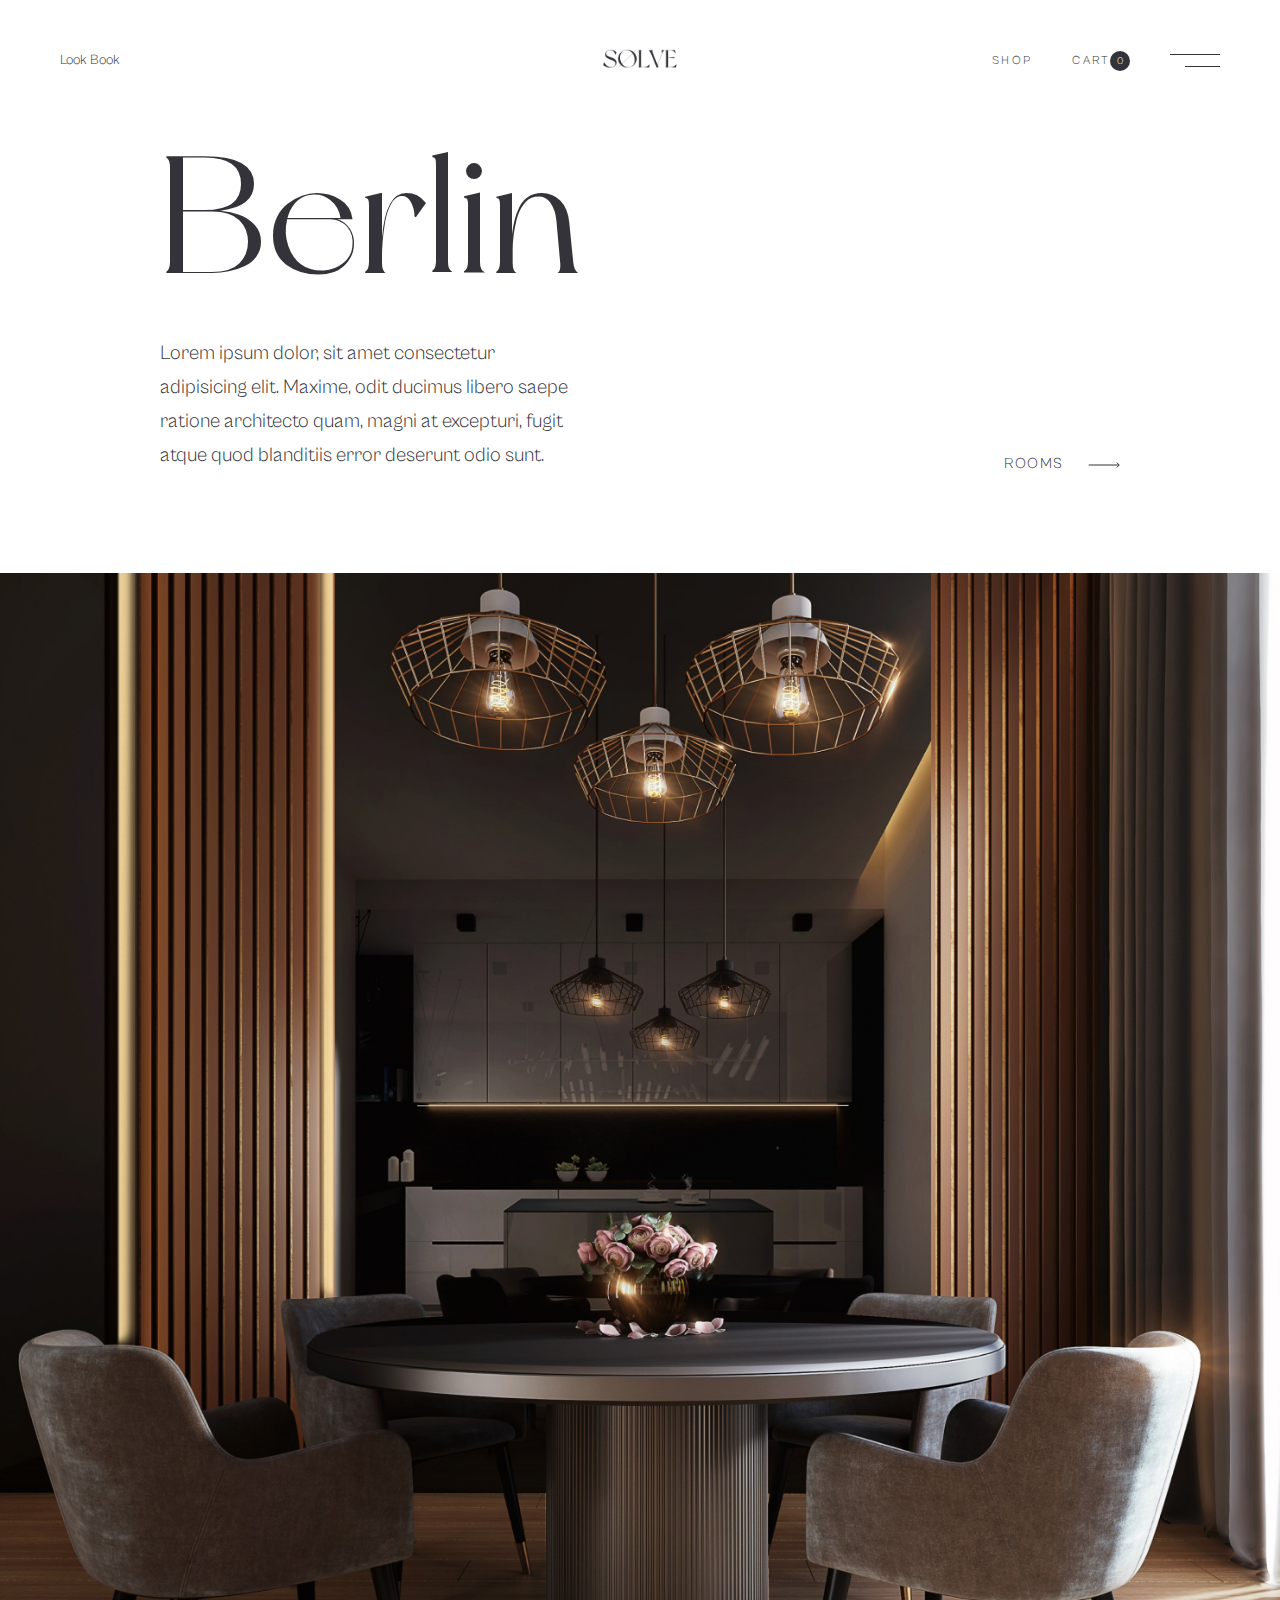
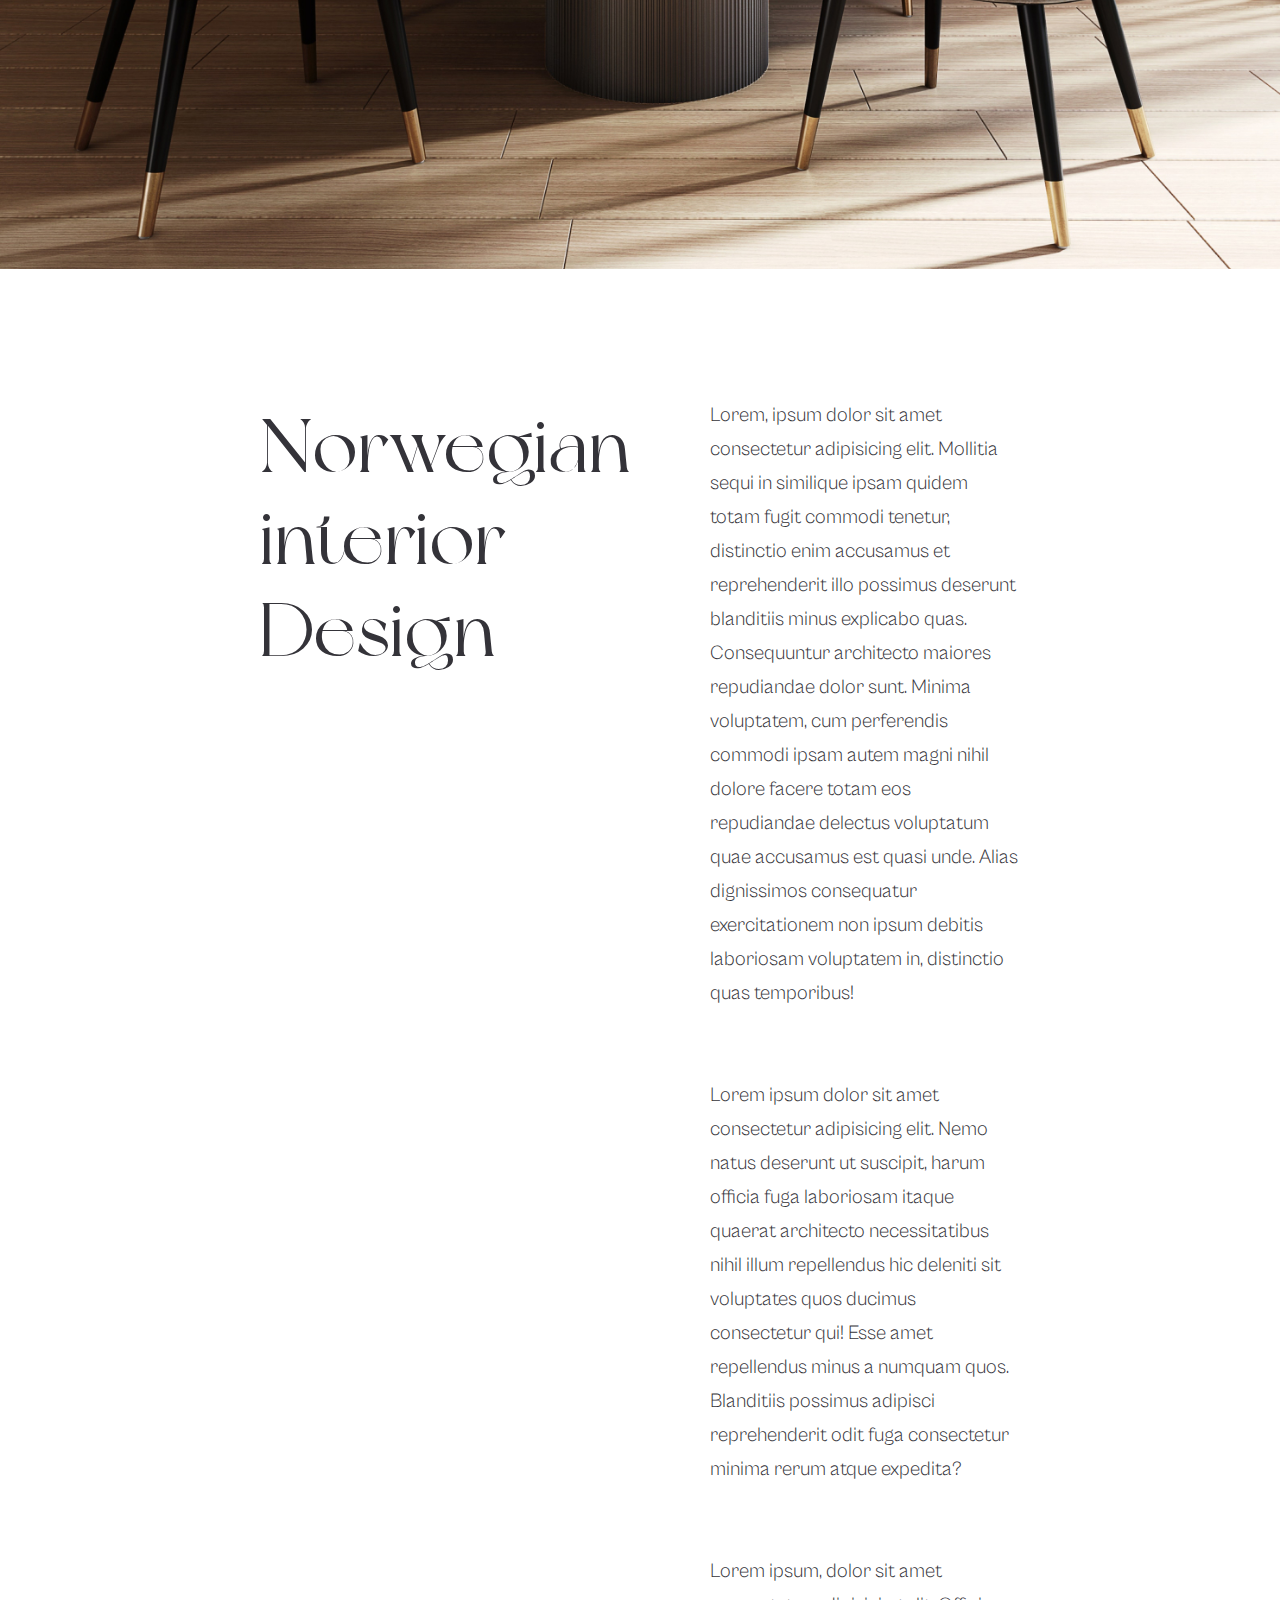
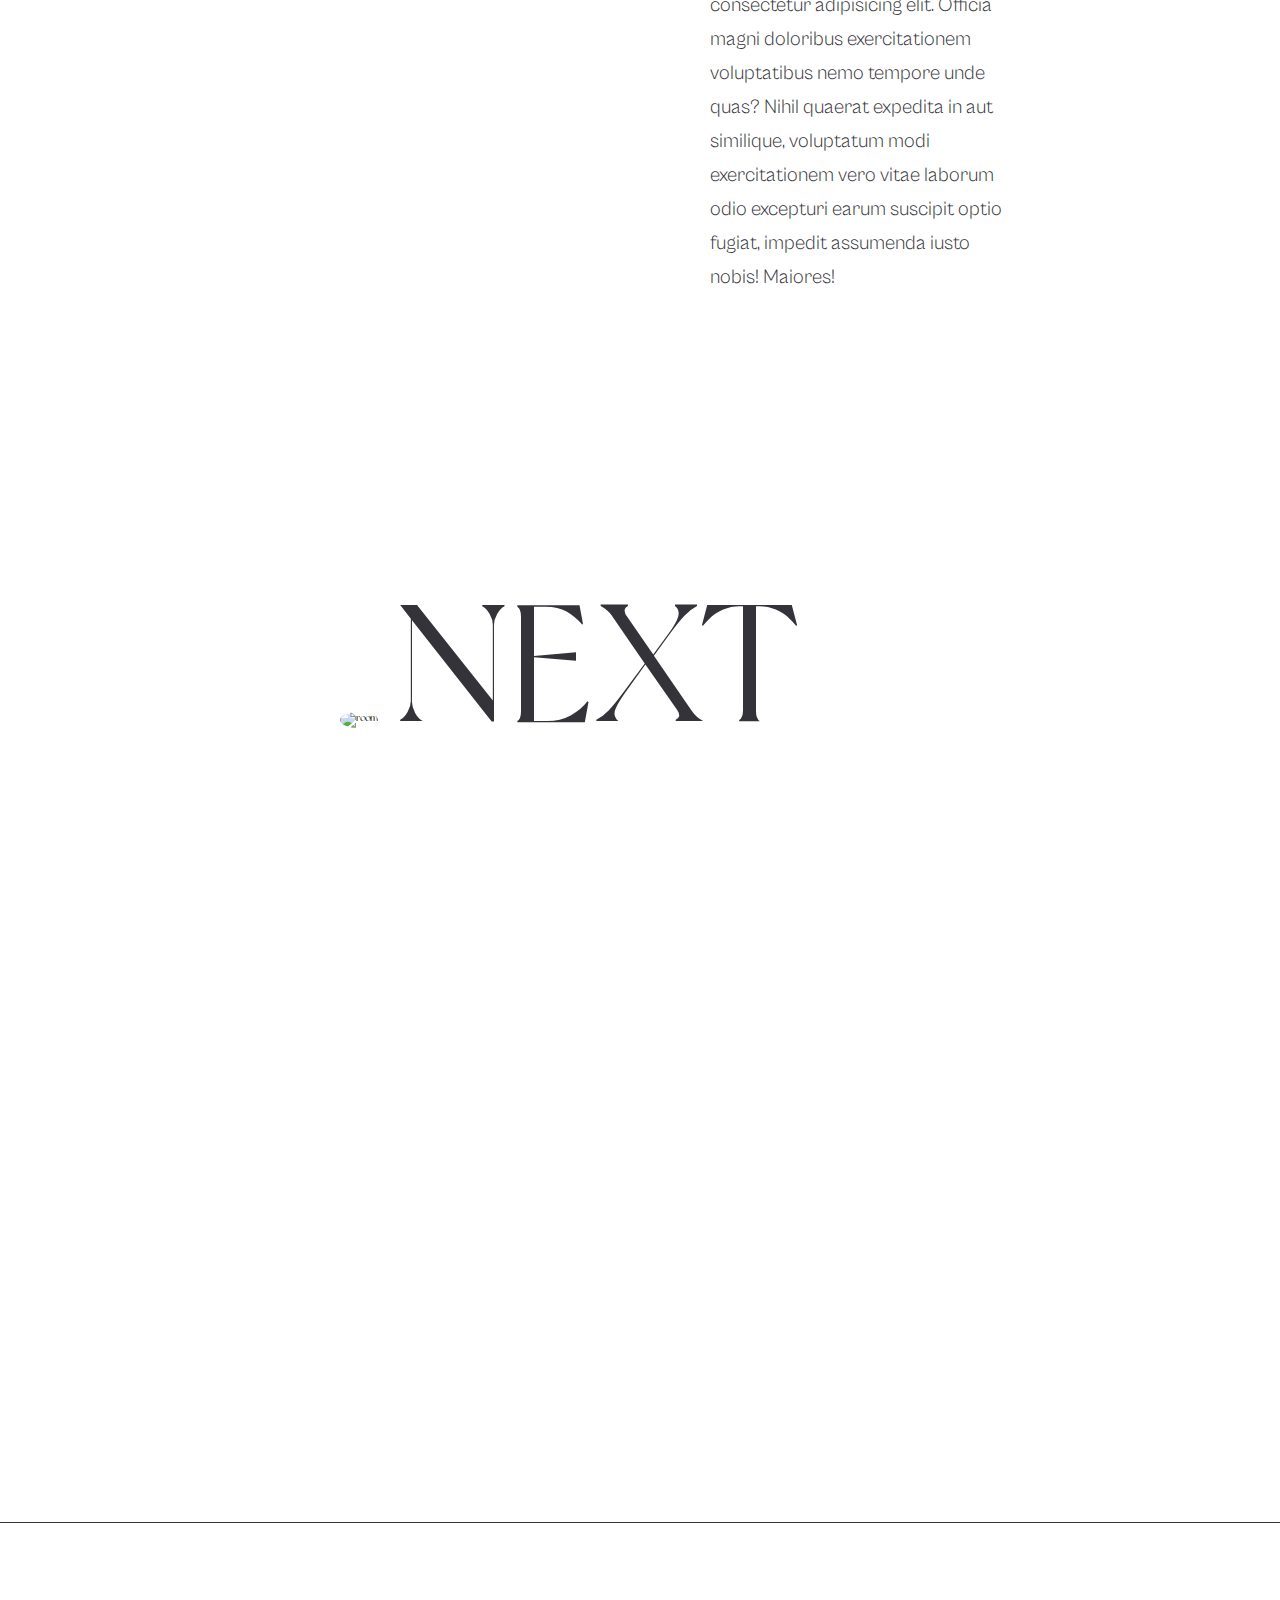
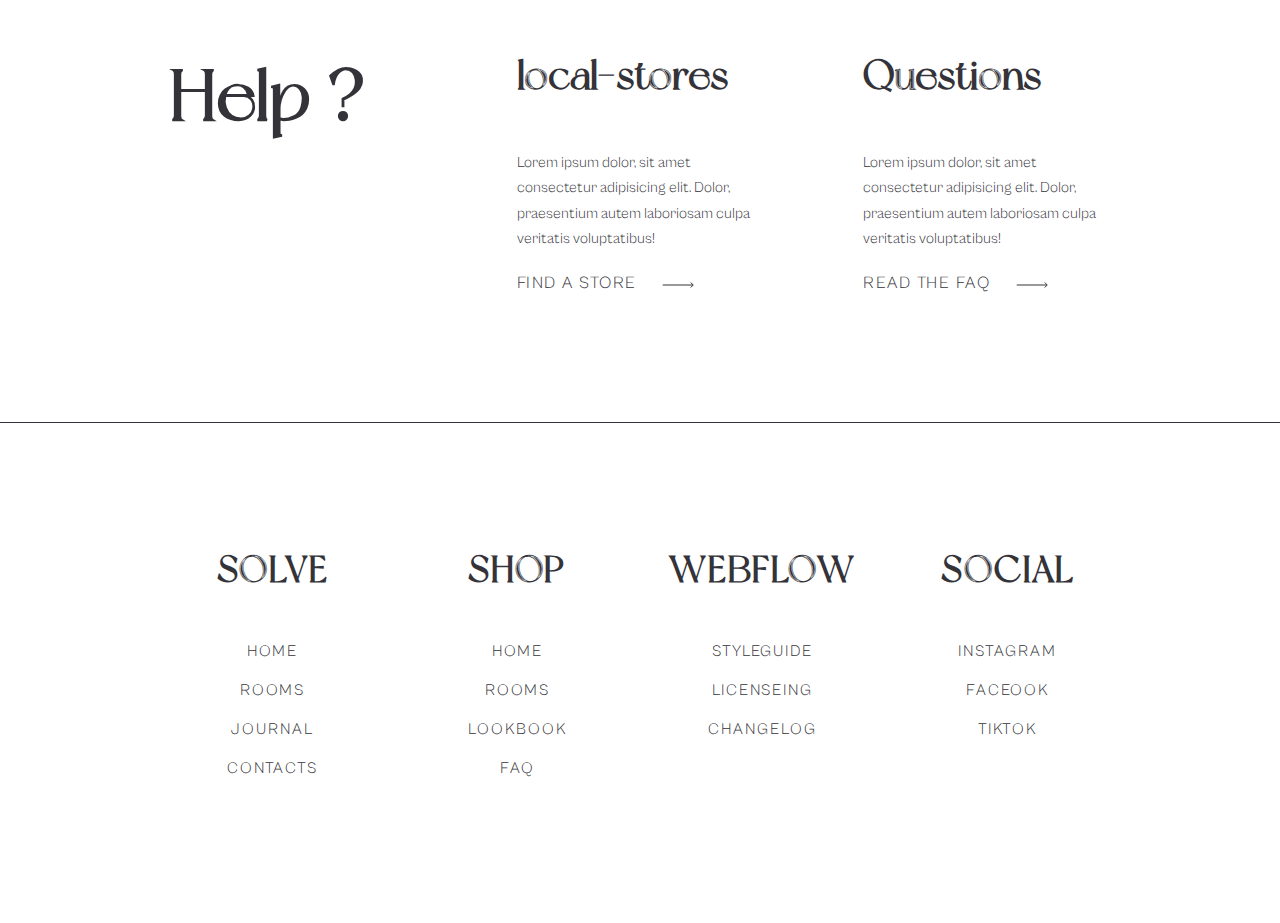
==== berlin.html @ c124db02 "built the berlin page" ====
<!DOCTYPE html>
<html lang="en">
  <head>
    <meta charset="UTF-8" />
    <meta name="viewport" content="width=device-width, initial-scale=1.0" />
    <title>Oslo Page</title>
    <link rel="stylesheet" href="/css/main.css" />
  </head>
  <body>
    <div class="wrapper">
      <nav class="navigation dark">
        <ul class="navigation__nav">
          <a href="#" class="navigation__nav--action"> Look Book </a>
          <figure class="navigation__nav--logo">
            <img src="/assets/logo/logo-dark-1x.png" alt="logo" />
          </figure>
          <ul class="navigation__nav--nav">
              <li class="navigation__nav--items"><a href="#"> Shop </a></li>
              <li class="navigation__nav--items">
                <a href="#"> Cart </a>
                <div class="number-con-black "><span class="number">0</span></div>
                <li class="navigation__nav--items">
                  <input type="checkbox" id="navigation__nav--items--button" class="navigation__nav--items--input" />
                  <label for="navigation__nav--items--button" class="navigation__nav--items--button">
                    <span class="navigation__nav--items--button--icon"></span>
                  </label>
                </li>
          </ul>
        </ul>
      </nav>
      <div class="hero">
        <div class="hero__wrapper">
          <div class="hero__wrapper--text-wrapper">
            <h1 class="heading-primary">Berlin</h1>
            <p class="paragraph">
              Lorem ipsum dolor, sit amet consectetur adipisicing elit. Maxime,
              odit ducimus libero saepe ratione architecto quam, magni at
              excepturi, fugit atque quod blanditiis error deserunt odio sunt.
            </p>
          </div>
          <a href="#" class="link"
            >Rooms <img src="/assets/logo/arrow.svg" alt="arrow" class="arrow"
          /></a>
        </div>
      </div>

      <figure class="hero__composition">
        <img src="/assets/images/Berlin.jpg" alt="flower vase" />
      </figure>
    </div>
    <section class="info">
      <div class="info__wrapper">
        <div class="wrapper--text">
          <h2 class="heading-secondary">Norwegian interior Design</h2>
        </div>
        <div class="wrapper--paragraph">
          <p class="paragraph">
            Lorem, ipsum dolor sit amet consectetur adipisicing elit. Mollitia
            sequi in similique ipsam quidem totam fugit commodi tenetur,
            distinctio enim accusamus et reprehenderit illo possimus deserunt
            blanditiis minus explicabo quas. Consequuntur architecto maiores
            repudiandae dolor sunt. Minima voluptatem, cum perferendis commodi
            ipsam autem magni nihil dolore facere totam eos repudiandae delectus
            voluptatum quae accusamus est quasi unde. Alias dignissimos
            consequatur exercitationem non ipsum debitis laboriosam voluptatem
            in, distinctio quas temporibus!
            <br />
            <br />
            <br />
            Lorem ipsum dolor sit amet consectetur adipisicing elit. Nemo natus
            deserunt ut suscipit, harum officia fuga laboriosam itaque quaerat
            architecto necessitatibus nihil illum repellendus hic deleniti sit
            voluptates quos ducimus consectetur qui! Esse amet repellendus minus
            a numquam quos. Blanditiis possimus adipisci reprehenderit odit fuga
            consectetur minima rerum atque expedita?
            <br /><br />
            <br />
            Lorem ipsum, dolor sit amet consectetur adipisicing elit. Officia
            magni doloribus exercitationem voluptatibus nemo tempore unde quas?
            Nihil quaerat expedita in aut similique, voluptatum modi
            exercitationem vero vitae laborum odio excepturi earum suscipit
            optio fugiat, impedit assumenda iusto nobis! Maiores!
          </p>
        </div>
      </div>
    </section>
    <section class="next">
      <div class="next__wrapper">
        <figure class="composition">
          <h1 class="heading-primary">NEXT</h1>
          <img src="/assets/images/Mardrid.jpg" alt="room" />
        </figure>
      </div>
    </section>
    <section class="help">
      <div class="help__wrapper">
        <h3 class="heading-university">Help ?</h3>
        <div class="local-stores">
          <h4 class="">local-stores</h4>
          <p class="paragraph small">
            Lorem ipsum dolor, sit amet consectetur adipisicing elit. Dolor,
            praesentium autem laboriosam culpa veritatis voluptatibus!
          </p>
          <a href="#" class="link"
            >Find a store
            <img src="/assets/logo/arrow.svg" alt="arrow" class="arrow"
          /></a>
        </div>
        <div class="questions">
          <h4 >Questions</h4>
          <p class="paragraph small">
            Lorem ipsum dolor, sit amet consectetur adipisicing elit. Dolor,
            praesentium autem laboriosam culpa veritatis voluptatibus!
          </p>
          <a href="#" class="link"
            >Read the faq
            <img src="/assets/logo/arrow.svg" alt="arrow" class="arrow"
          /></a>
        </div>
      </div>
    </section>
  </body>

  <footer class="footer">
    <div class="footer__wrapper">
      <div class="footer__wrapper--row">
        <div class="footer__wrapper--row--col">
          <h3>SOLVE</h3>
          <ul>
     <li><a href="#">Home</a></li>
     <li><a href="#">Rooms</a></li>
     <li><a href="#">Journal</a></li>
     <li><a href="#">Contacts</a></li>
          </ul>
        </div>

        <div class="footer__wrapper--row--col">
          <h3>SHOP</h3>
          <ul>
     <li><a href="#">Home</a></li>
     <li><a href="#">Rooms</a></li>
     <li><a href="#">LookBook</a></li>
     <li><a href="#">FAQ</a></li>
          </ul>
        </div>

        <div class="footer__wrapper--row--col">
          <h3>WEBFLOW</h3>
          <ul>
     <li><a href="#">StyleGuide</a></li>
     <li><a href="#">Licenseing</a></li>
     <li><a href="#">ChangeLog</a></li>

          </ul>
        </div>

        <div class="footer__wrapper--row--col span">
          <h3>SOCIAL</h3>
          <ul>
     <li><a href="#">Instagram</a></li>
     <li><a href="#">Faceook</a></li>
     <li><a href="#">TikTok</a></li>

          </ul>
        </div>

        <p></p>
      </div>
        
          
        </ul>
      </nav>
    </div>
  </footer>
</html>
---- css/main.css ----
@-webkit-keyframes shake{0%{-webkit-transform:translate(1px, 1px) rotate(0deg);transform:translate(1px, 1px) rotate(0deg)}10%{-webkit-transform:translate(-1px, -2px) rotate(-1deg);transform:translate(-1px, -2px) rotate(-1deg)}20%{-webkit-transform:translate(-3px, 0px) rotate(1deg);transform:translate(-3px, 0px) rotate(1deg)}30%{-webkit-transform:translate(3px, 2px) rotate(0deg);transform:translate(3px, 2px) rotate(0deg)}40%{-webkit-transform:translate(1px, -1px) rotate(1deg);transform:translate(1px, -1px) rotate(1deg)}50%{-webkit-transform:translate(-1px, 2px) rotate(-1deg);transform:translate(-1px, 2px) rotate(-1deg)}60%{-webkit-transform:translate(-3px, 1px) rotate(0deg);transform:translate(-3px, 1px) rotate(0deg)}70%{-webkit-transform:translate(3px, 1px) rotate(-1deg);transform:translate(3px, 1px) rotate(-1deg)}80%{-webkit-transform:translate(-1px, -1px) rotate(1deg);transform:translate(-1px, -1px) rotate(1deg)}90%{-webkit-transform:translate(1px, 2px) rotate(0deg);transform:translate(1px, 2px) rotate(0deg)}100%{-webkit-transform:translate(1px, -2px) rotate(-1deg);transform:translate(1px, -2px) rotate(-1deg)}}@keyframes shake{0%{-webkit-transform:translate(1px, 1px) rotate(0deg);transform:translate(1px, 1px) rotate(0deg)}10%{-webkit-transform:translate(-1px, -2px) rotate(-1deg);transform:translate(-1px, -2px) rotate(-1deg)}20%{-webkit-transform:translate(-3px, 0px) rotate(1deg);transform:translate(-3px, 0px) rotate(1deg)}30%{-webkit-transform:translate(3px, 2px) rotate(0deg);transform:translate(3px, 2px) rotate(0deg)}40%{-webkit-transform:translate(1px, -1px) rotate(1deg);transform:translate(1px, -1px) rotate(1deg)}50%{-webkit-transform:translate(-1px, 2px) rotate(-1deg);transform:translate(-1px, 2px) rotate(-1deg)}60%{-webkit-transform:translate(-3px, 1px) rotate(0deg);transform:translate(-3px, 1px) rotate(0deg)}70%{-webkit-transform:translate(3px, 1px) rotate(-1deg);transform:translate(3px, 1px) rotate(-1deg)}80%{-webkit-transform:translate(-1px, -1px) rotate(1deg);transform:translate(-1px, -1px) rotate(1deg)}90%{-webkit-transform:translate(1px, 2px) rotate(0deg);transform:translate(1px, 2px) rotate(0deg)}100%{-webkit-transform:translate(1px, -2px) rotate(-1deg);transform:translate(1px, -2px) rotate(-1deg)}}*,*::before,*::after{margin:0;padding:0;-webkit-box-sizing:inherit;box-sizing:inherit}body{-webkit-box-sizing:border-box;box-sizing:border-box}li{list-style:none}a{display:inline-block;text-decoration:none}@font-face{font-family:"New York";src:url("/assets/fonts/new-york.ttf")}@font-face{font-family:"Cabinet Grotesk";src:url("/assets/fonts/CabinetGrotesk.ttf")}html{font-size:62.5%}@media only screen and (max-width: 75em){html{font-size:56.25%}}@media only screen and (max-width: 56.25em){html{font-size:50%}}@media only screen and (min-width: 112.5em){html{font-size:75%}}body{font-family:"New york"}.heading-primary{font-size:13vw;font-weight:400;line-height:1;color:#fff;text-transform:uppercase;font-family:"New york"}.heading-secondary{font-size:6vw;font-weight:400;line-height:1.2;color:#343339;font-family:"New york"}.heading-tertiary{font-size:4vw;color:#fff;line-height:1;text-transform:uppercase;text-align:center}@media only screen and (max-width: 56.25em){.heading-tertiary{font-size:10rem}}@media only screen and (max-width: 47.5em){.heading-tertiary{font-size:14rem}}@media only screen and (max-width: 37.5em){.heading-tertiary{font-size:7rem}}.heading-university{font-size:8vh;color:#343339;font-family:"New york"}.paragraph{color:#343339;font-size:2rem;font-family:"Cabinet Grotesk";line-height:1.7}.number-con{height:2rem;width:2rem;border-radius:50%;background-color:#fff;position:relative}.number-con span{font-size:1rem;color:#343339;position:absolute;top:50%;left:50%;-webkit-transform:translate(-50%, -50%);-ms-transform:translate(-50%, -50%);transform:translate(-50%, -50%)}.number-con-black{height:2rem;width:2rem;border-radius:50%;background-color:#343339;position:relative}.number-con-black span{font-size:1rem;color:#fff;position:absolute;top:50%;left:50%;-webkit-transform:translate(-50%, -50%);-ms-transform:translate(-50%, -50%);transform:translate(-50%, -50%)}.mb-big{margin-bottom:6.4rem}.mb-mid{margin-bottom:3.2rem}.mt-big{margin-top:4rem}.center{text-align:center;margin:1.5rem 0}.small{font-size:1.7rem;margin-top:2rem}.blue{background-color:blue !important;position:absolute;top:50%;left:50%;-webkit-transform:translate(-50%, -50%);-ms-transform:translate(-50%, -50%);transform:translate(-50%, -50%);text-align:center}.arrow{color:#fff;padding-left:2rem}.btn,.btn:link,.btn:visited{display:inline-block;background-color:rgba(0,0,0,0);font-size:2rem;font-family:"Cabinet Grotesk";color:#fff;padding:2.4rem 4rem 2.4rem 4rem;border:#fff 1px solid;border-radius:5rem}.btn:active,.btn:hover{background-image:-webkit-gradient(linear, left top, right top, from(#ffffff), color-stop(50%, #ffffff), color-stop(50%, transparent), color-stop(0%, transparent));background-image:linear-gradient(90deg, #ffffff 0%, #ffffff 50%, transparent 50%, transparent 0%);color:#aaa;-webkit-transition:all .1s ease-in;transition:all .1s ease-in}.btn-white,.btn-white:link,.btn-white:visited{display:inline-block;background-color:rgba(0,0,0,0);font-size:2rem;font-family:"Cabinet Grotesk";margin-top:6rem;color:#343339;padding:2.4rem 4rem 2.4rem 4rem;border:#343339 1px solid;border-radius:5rem}@media only screen and (max-width: 37.5em){.btn-white,.btn-white:link,.btn-white:visited{margin-left:6rem}}.btn-white:active,.btn-white:hover{border:#343339 2px solid;-webkit-transition:all .1s ease-in;transition:all .1s ease-in}.link,.link :link,.link:visited{display:inline-block;font-size:1.5rem;font-family:"Cabinet Grotesk";text-decoration:none;letter-spacing:1.5px;text-transform:uppercase;color:#343339}.link:active,.link:hover{color:#aaa}.image-link,.image-link:link,.image-link:visited{display:inline-block;border-radius:50%}.image-link:active,.image-link:hover{-webkit-animation:shake .5s;animation:shake .5s;-webkit-animation-iteration-count:infinite;animation-iteration-count:infinite}.container{background-image:url(/assets/images/hero__img.png);background-size:cover;background-position:right;height:130vh}@media only screen and (max-width: 47.5em){.container{height:100vh}}.container .header__main--textbox{position:absolute;top:50%;left:50%;-webkit-transform:translate(-50%, -50%);-ms-transform:translate(-50%, -50%);transform:translate(-50%, -50%);text-align:center;padding-top:16rem}.navigation{padding:5rem 6rem;font-family:"Cabinet Grotesk";font-weight:400;position:relative;color:#fff}.navigation.dark{color:#343339}.navigation__nav{display:-webkit-box;display:-ms-flexbox;display:flex;-webkit-box-pack:justify;-ms-flex-pack:justify;justify-content:space-between;-webkit-box-align:center;-ms-flex-align:center;align-items:center}.navigation__nav--action{font-size:1.4rem;color:inherit}.navigation__nav li a{font-size:1.2rem;line-height:175%;letter-spacing:.2em;font-weight:400;text-transform:uppercase;color:inherit}.navigation__nav--logo{width:7.5rem;position:absolute;top:50%;left:50%;-webkit-transform:translate(-50%, -50%);-ms-transform:translate(-50%, -50%);transform:translate(-50%, -50%)}.navigation__nav--logo img{width:100%}.navigation__nav--nav{display:-webkit-box;display:-ms-flexbox;display:flex;-webkit-box-pack:center;-ms-flex-pack:center;justify-content:center;-webkit-box-align:center;-ms-flex-align:center;align-items:center;gap:4rem}.navigation__nav--items{display:-webkit-box;display:-ms-flexbox;display:flex;-webkit-box-pack:center;-ms-flex-pack:center;justify-content:center;-webkit-box-align:center;-ms-flex-align:center;align-items:center}.navigation__nav--items--input{display:none}@media only screen and (max-width: 75em){.navigation__nav--items--input:checked+.navigation__nav--items--button .navigation__nav--items--button--icon{-webkit-transform:rotate(-45deg);-ms-transform:rotate(-45deg);transform:rotate(-45deg)}.navigation__nav--items--input:checked+.navigation__nav--items--button .navigation__nav--items--button--icon::after{width:100%;-webkit-transform:rotate(-270deg);-ms-transform:rotate(-270deg);transform:rotate(-270deg);top:0}.navigation__nav--items--button{width:5rem;height:1.3rem;cursor:pointer;display:-webkit-box;display:-ms-flexbox;display:flex;-webkit-box-pack:start;-ms-flex-pack:start;justify-content:flex-start;-webkit-box-align:start;-ms-flex-align:start;align-items:flex-start}.navigation__nav--items--button--icon{position:relative;display:block;width:100%;height:1px;background-color:#343339;-webkit-transition:trans;transition:trans}.navigation__nav--items--button--icon::after{content:"";position:absolute;background-color:currentColor;-webkit-transition:all .3s;transition:all .3s;width:70%;top:1.2rem;right:0;display:block;height:1px}}.navigation__nav--items--button{width:5rem;height:1.3rem;cursor:pointer;display:-webkit-box;display:-ms-flexbox;display:flex;-webkit-box-pack:start;-ms-flex-pack:start;justify-content:flex-start;-webkit-box-align:start;-ms-flex-align:start;align-items:flex-start}.navigation__nav--items--button--icon{position:relative;display:block;width:100%;height:1px;background-color:currentColor}.navigation__nav--items--button--icon::after{content:"";position:absolute;background-color:currentColor;-webkit-transition:all .3s;transition:all .3s;width:70%;top:1.2rem;right:0;display:block;height:1px}.footer__wrapper{background-color:#fff;padding:12.5rem 15rem}@media only screen and (max-width: 75em){.footer__wrapper{padding:5rem 5rem}}@media only screen and (max-width: 56.25em){.footer__wrapper{padding:7rem 7rem}}@media only screen and (max-width: 47.5em){.footer__wrapper{padding:3rem 3rem}}.footer__wrapper--row{display:grid;grid-template-columns:1fr 1fr 1fr 1fr;justify-items:center}@media only screen and (max-width: 75em){.footer__wrapper--row{grid-template-columns:repeat(4, 1fr)}}@media only screen and (max-width: 56.25em){.footer__wrapper--row{grid-template-columns:1fr}}@media only screen and (max-width: 25em){.footer__wrapper--row{grid-template-columns:1fr;justify-items:center}}@media only screen and (max-width: 75em){.footer__wrapper--row--col{margin-top:4rem}}@media only screen and (max-width: 56.25em){.footer__wrapper--row--col{margin-top:4rem}}@media only screen and (max-width: 25em){.footer__wrapper--row--col{margin-top:6rem;text-align:center}}.footer__wrapper--row--col h3{font-size:3.6rem;letter-spacing:1.6px;margin-bottom:5rem;color:#343339;text-transform:capitalize}@media only screen and (max-width: 47.5em){.footer__wrapper--row--col h3{font-size:3rem;margin-bottom:4rem}}.footer__wrapper--row--col ul{text-align:center;text-transform:uppercase}.footer__wrapper--row--col a{display:inline-block;font-size:1.6rem;font-family:"Cabinet Grotesk";margin-bottom:2rem;color:#343339;text-align:center;cursor:pointer;letter-spacing:1.9px}@media only screen and (max-width: 75em){.footer__wrapper--row--col a{font-size:1.4rem;margin-bottom:1.5rem}}.about{padding:12rem 15rem;border-bottom:#343339 1px solid}@media only screen and (max-width: 75em){.about{padding:5rem 5rem}}.about__main{display:grid;grid-template-columns:1fr 1fr 1fr;gap:7.4rem;padding:9rem 1rem}@media only screen and (max-width: 75em){.about__main{grid-template-columns:1fr 1fr 1fr;gap:3rem}}@media only screen and (max-width: 47.5em){.about__main{grid-template-columns:1fr}}.about__main .box{display:-webkit-box;display:-ms-flexbox;display:flex;-webkit-box-orient:vertical;-webkit-box-direction:normal;-ms-flex-direction:column;flex-direction:column}.about__main .box__wrapper{position:relative}.about__main .box__wrapper .circle-con{height:8rem;width:8rem;border-radius:50%;background-color:#343339;position:absolute;top:3rem;z-index:1;right:2rem}.about__main .box__wrapper .circle-con span{font-size:1rem;color:#fff;text-align:center;position:absolute;top:50%;left:50%;-webkit-transform:translate(-50%, -50%);-ms-transform:translate(-50%, -50%);transform:translate(-50%, -50%)}.about__main .box .text{text-align:center}.about__main .box .composition{position:relative}.about__main img{width:100%;border-radius:50rem;margin-bottom:3.2rem}.info{padding:12.8rem 26.1rem 20.7rem 25.9rem;background-color:#fff}@media only screen and (max-width: 75em){.info{padding:4rem 12rem}}@media only screen and (max-width: 56.25em){.info{padding:4rem 9rem}}@media only screen and (max-width: 47.5em){.info{padding:4rem 5rem}}.info__wrapper{display:grid;grid-template-columns:1.5fr 1.5fr;gap:8rem}@media only screen and (max-width: 47.5em){.info__wrapper{display:-webkit-box;display:-ms-flexbox;display:flex;-webkit-box-orient:vertical;-webkit-box-direction:normal;-ms-flex-direction:column;flex-direction:column}.info__wrapper br{display:none}}.description{background-image:url(/assets/images/composition.jpg);height:100vh;background-size:cover;background-position:center;position:relative}.description__wrapper{padding:2rem 2rem}.description__wrapper--composition{position:absolute;top:50%;left:50%;-webkit-transform:translate(-50%, -50%);-ms-transform:translate(-50%, -50%);transform:translate(-50%, -50%);width:50vw}.description__wrapper--composition img{width:100%}.rooms{background-color:#fff;padding:12.8rem 16rem;border-bottom:#343339 1px solid}@media only screen and (max-width: 75em){.rooms{padding:4rem 4rem}}.rooms__wrapper--textbox{display:-webkit-box;display:-ms-flexbox;display:flex;-webkit-box-orient:vertical;-webkit-box-direction:normal;-ms-flex-direction:column;flex-direction:column;-webkit-box-align:center;-ms-flex-align:center;align-items:center;-webkit-box-pack:center;-ms-flex-pack:center;justify-content:center}.rooms__composition{display:grid;grid-template-columns:1fr 1fr 1fr;gap:6.4rem;margin-top:9.6rem}@media only screen and (max-width: 56.25em){.rooms__composition{grid-template-columns:1fr}}.rooms__composition img{width:100%;border-radius:50%}@media only screen and (max-width: 56.25em){.rooms__composition img{border-radius:30%}}.rooms__composition--image{position:relative}.rooms__composition--image h3{position:absolute;top:50%;left:50%;-webkit-transform:translate(-50%, -50%);-ms-transform:translate(-50%, -50%);transform:translate(-50%, -50%)}.stores{padding:12rem 16rem}@media only screen and (max-width: 75em){.stores{padding:7rem 1rem}}@media only screen and (max-width: 56.25em){.stores{padding:4rem 1rem}}.stores__wrapper h3{text-align:center}.stores__wrapper__main{display:grid;grid-template-columns:1fr 1fr;gap:9.6rem}@media only screen and (max-width: 47.5em){.stores__wrapper__main{grid-template-columns:1fr;gap:4rem}}.stores__wrapper__main--box{display:-webkit-box;display:-ms-flexbox;display:flex;-webkit-box-align:center;-ms-flex-align:center;align-items:center;-webkit-box-pack:center;-ms-flex-pack:center;justify-content:center;gap:4rem;margin-top:6rem}@media only screen and (max-width: 75em){.stores__wrapper__main--box{-webkit-box-orient:vertical;-webkit-box-direction:normal;-ms-flex-direction:column;flex-direction:column;-webkit-box-pack:center;-ms-flex-pack:center;justify-content:center;-webkit-box-align:center;-ms-flex-align:center;align-items:center}}.stores__wrapper__main--box--composition{width:30rem;height:30rem}.stores__wrapper__main--box--composition img{width:100%;border-radius:50%}.stores__wrapper__main--box--text h4{color:#343339;font-size:3.6rem;margin-bottom:2.5rem}.stores__wrapper__main--box--text p{color:#343339;font-size:1.8rem;font-family:"Cabinet Grotesk";margin-bottom:2.5rem}.hero{padding:3rem 16rem}@media only screen and (max-width: 56.25em){.hero{padding:1rem 4rem}}.hero__wrapper{display:grid;grid-template-columns:1.5fr 2.5fr;margin-bottom:4rem}@media only screen and (max-width: 56.25em){.hero__wrapper{grid-template-columns:1fr}}.hero__wrapper--text-wrapper h1{margin-bottom:1rem;color:#343339;text-transform:none}@media only screen and (max-width: 56.25em){.hero__wrapper--text-wrapper h1{margin-top:5rem}}.hero__wrapper a{display:inline-block;justify-self:flex-end;-ms-flex-item-align:end;align-self:flex-end}@media only screen and (max-width: 56.25em){.hero__wrapper a{margin-top:5rem;justify-self:flex-start}}.hero__composition img{width:100%}.info{padding:12.8rem 26.1rem 20.7rem 25.9rem;background-color:#fff}@media only screen and (max-width: 75em){.info{padding:4rem 12rem}}@media only screen and (max-width: 56.25em){.info{padding:4rem 9rem}}@media only screen and (max-width: 47.5em){.info{padding:4rem 5rem}}.info__wrapper{display:grid;grid-template-columns:1.5fr 1.5fr;gap:8rem}@media only screen and (max-width: 47.5em){.info__wrapper{display:-webkit-box;display:-ms-flexbox;display:flex;-webkit-box-orient:vertical;-webkit-box-direction:normal;-ms-flex-direction:column;flex-direction:column;gap:4rem}}.next{padding:21rem 6rem;border-bottom:#343339 1px solid}.next__wrapper h1{color:#343339;position:absolute;top:-22%;left:9%}.next__wrapper .composition{position:relative;margin:0 auto;width:60rem;height:60rem}.next__wrapper .composition img{width:100%;border-radius:50%}.help{padding:12.8rem 17rem;border-bottom:#343339 1px solid}.help__wrapper{display:grid;grid-template-columns:repeat(3, 1fr);gap:10rem;-ms-flex-line-pack:start;align-content:flex-start}.help__wrapper h4{font-size:4rem;color:#343339;margin-bottom:5rem}.help__wrapper p{font-size:1.5rem;margin-bottom:2rem}.help__wrapper a{display:inline-block;font-size:1.7rem}.hero{padding:1rem 16rem}@media only screen and (max-width: 56.25em){.hero{padding:1rem 4rem}}.hero__wrapper{display:grid;grid-template-columns:1.5fr 2.5fr}@media only screen and (max-width: 56.25em){.hero__wrapper{grid-template-columns:1fr}}.hero__wrapper--text-wrapper h1{margin-bottom:4rem;color:#343339;text-transform:none}@media only screen and (max-width: 56.25em){.hero__wrapper--text-wrapper h1{margin-top:5rem}}.hero__wrapper a{display:inline-block;justify-self:flex-end;-ms-flex-item-align:end;align-self:flex-end}@media only screen and (max-width: 56.25em){.hero__wrapper a{margin-top:5rem;justify-self:flex-start}}.hero__composition{background-size:cover;margin-top:5rem}.hero__composition img{width:100%}.info{padding:12.8rem 26.1rem 20.7rem 25.9rem;background-color:#fff}@media only screen and (max-width: 75em){.info{padding:4rem 12rem}}@media only screen and (max-width: 56.25em){.info{padding:4rem 9rem}}@media only screen and (max-width: 47.5em){.info{padding:4rem 5rem}}.info__wrapper{display:grid;grid-template-columns:1.5fr 1.5fr;gap:8rem}@media only screen and (max-width: 47.5em){.info__wrapper{display:-webkit-box;display:-ms-flexbox;display:flex;-webkit-box-orient:vertical;-webkit-box-direction:normal;-ms-flex-direction:column;flex-direction:column;gap:4rem}}.next{padding:21rem 6rem;border-bottom:#343339 1px solid}.next__wrapper h1{color:#343339;position:absolute;top:-22%;left:9%}.next__wrapper .composition{position:relative;margin:0 auto;width:60rem;height:60rem}.next__wrapper .composition img{width:100%;border-radius:50%}.help{padding:12.8rem 17rem;border-bottom:#343339 1px solid}.help__wrapper{display:grid;grid-template-columns:repeat(3, 1fr);gap:10rem;-ms-flex-line-pack:start;align-content:flex-start}.help__wrapper h4{font-size:4rem;color:#343339;margin-bottom:5rem}.help__wrapper p{font-size:1.5rem;margin-bottom:2rem}.help__wrapper a{display:inline-block;font-size:1.7rem}
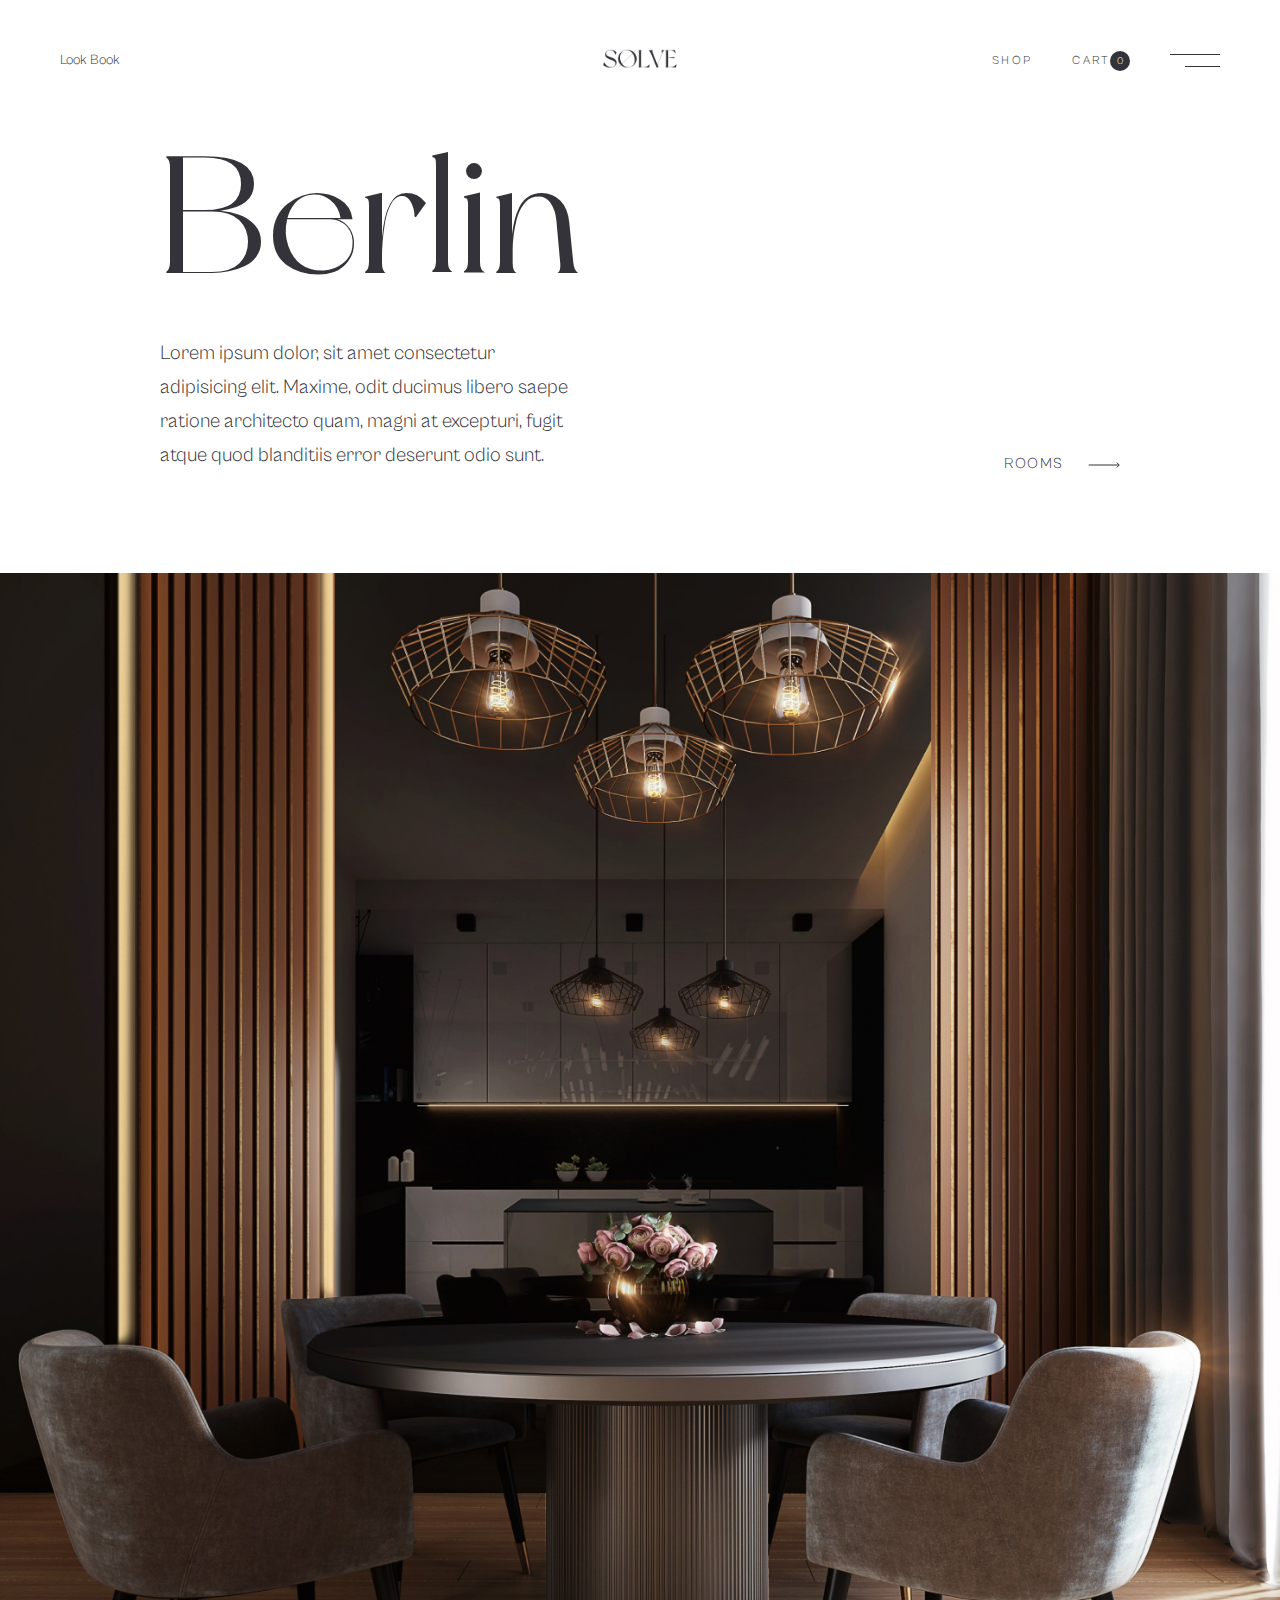
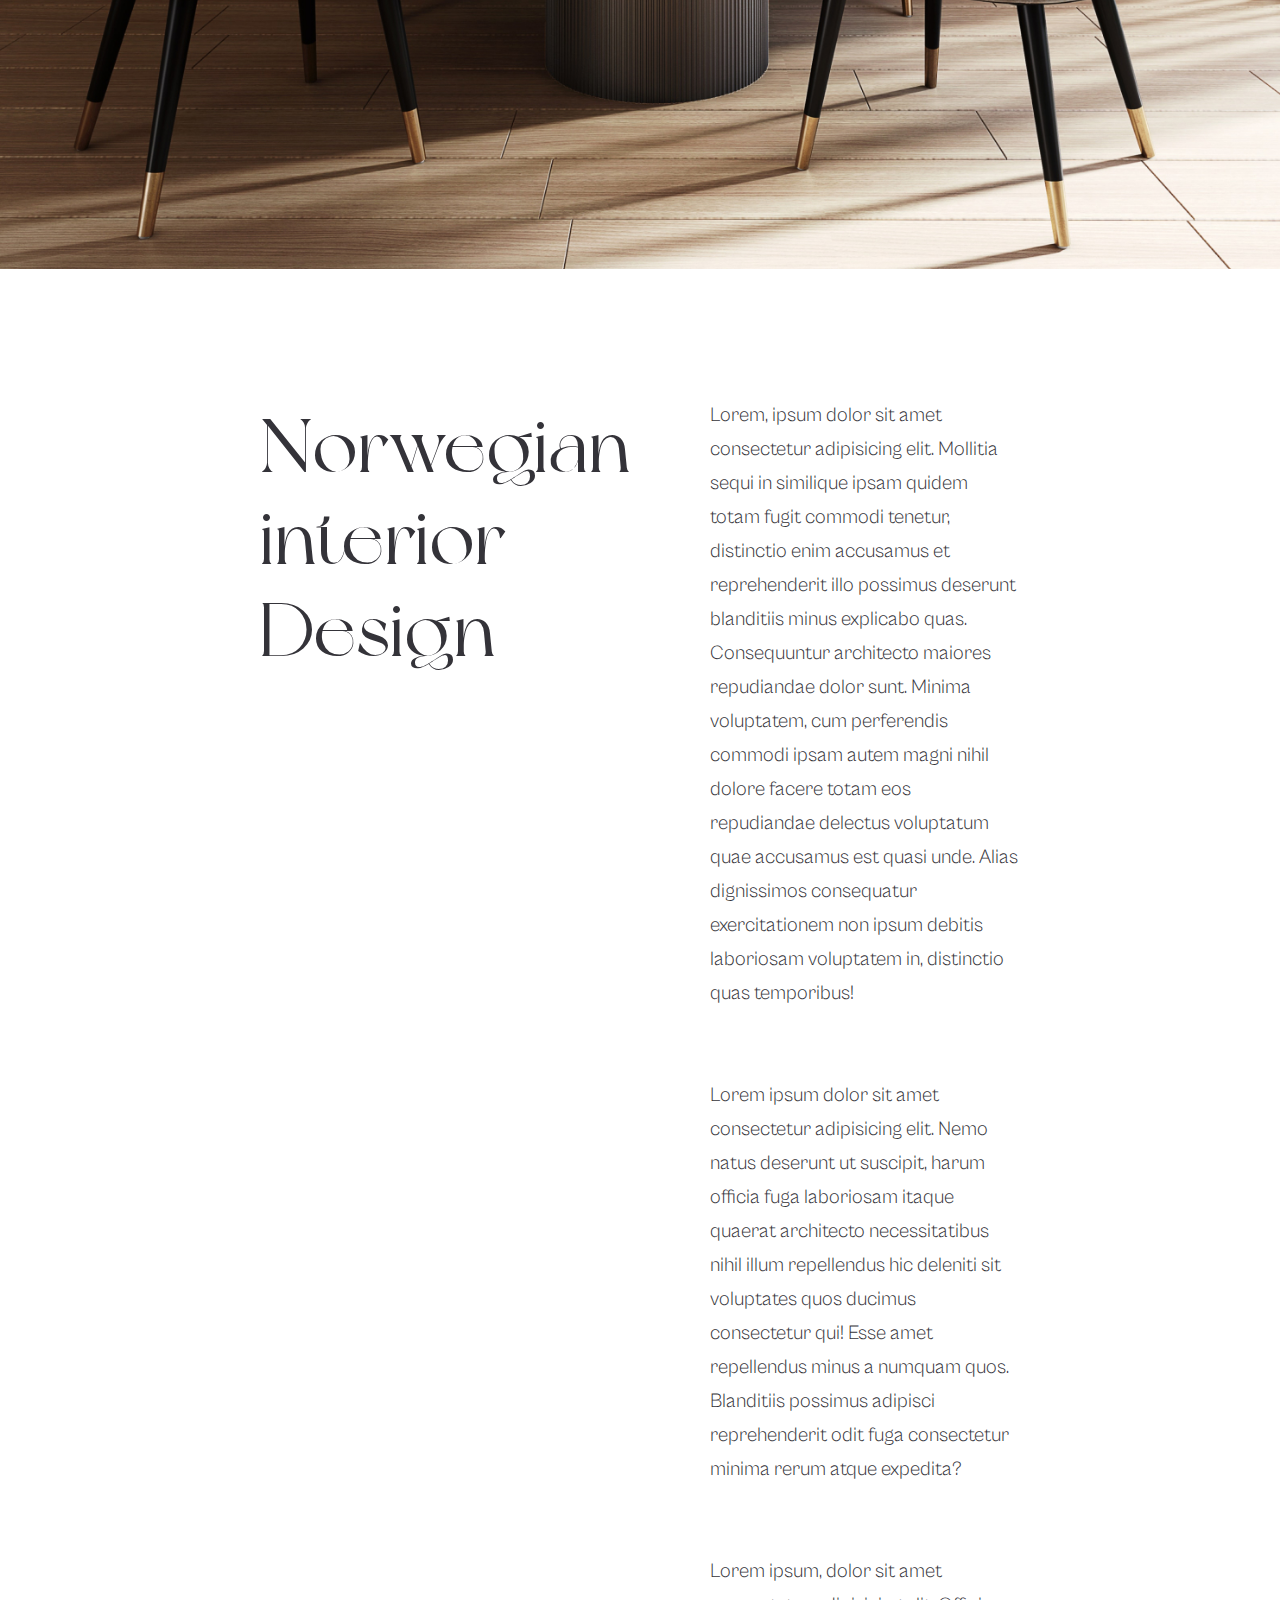
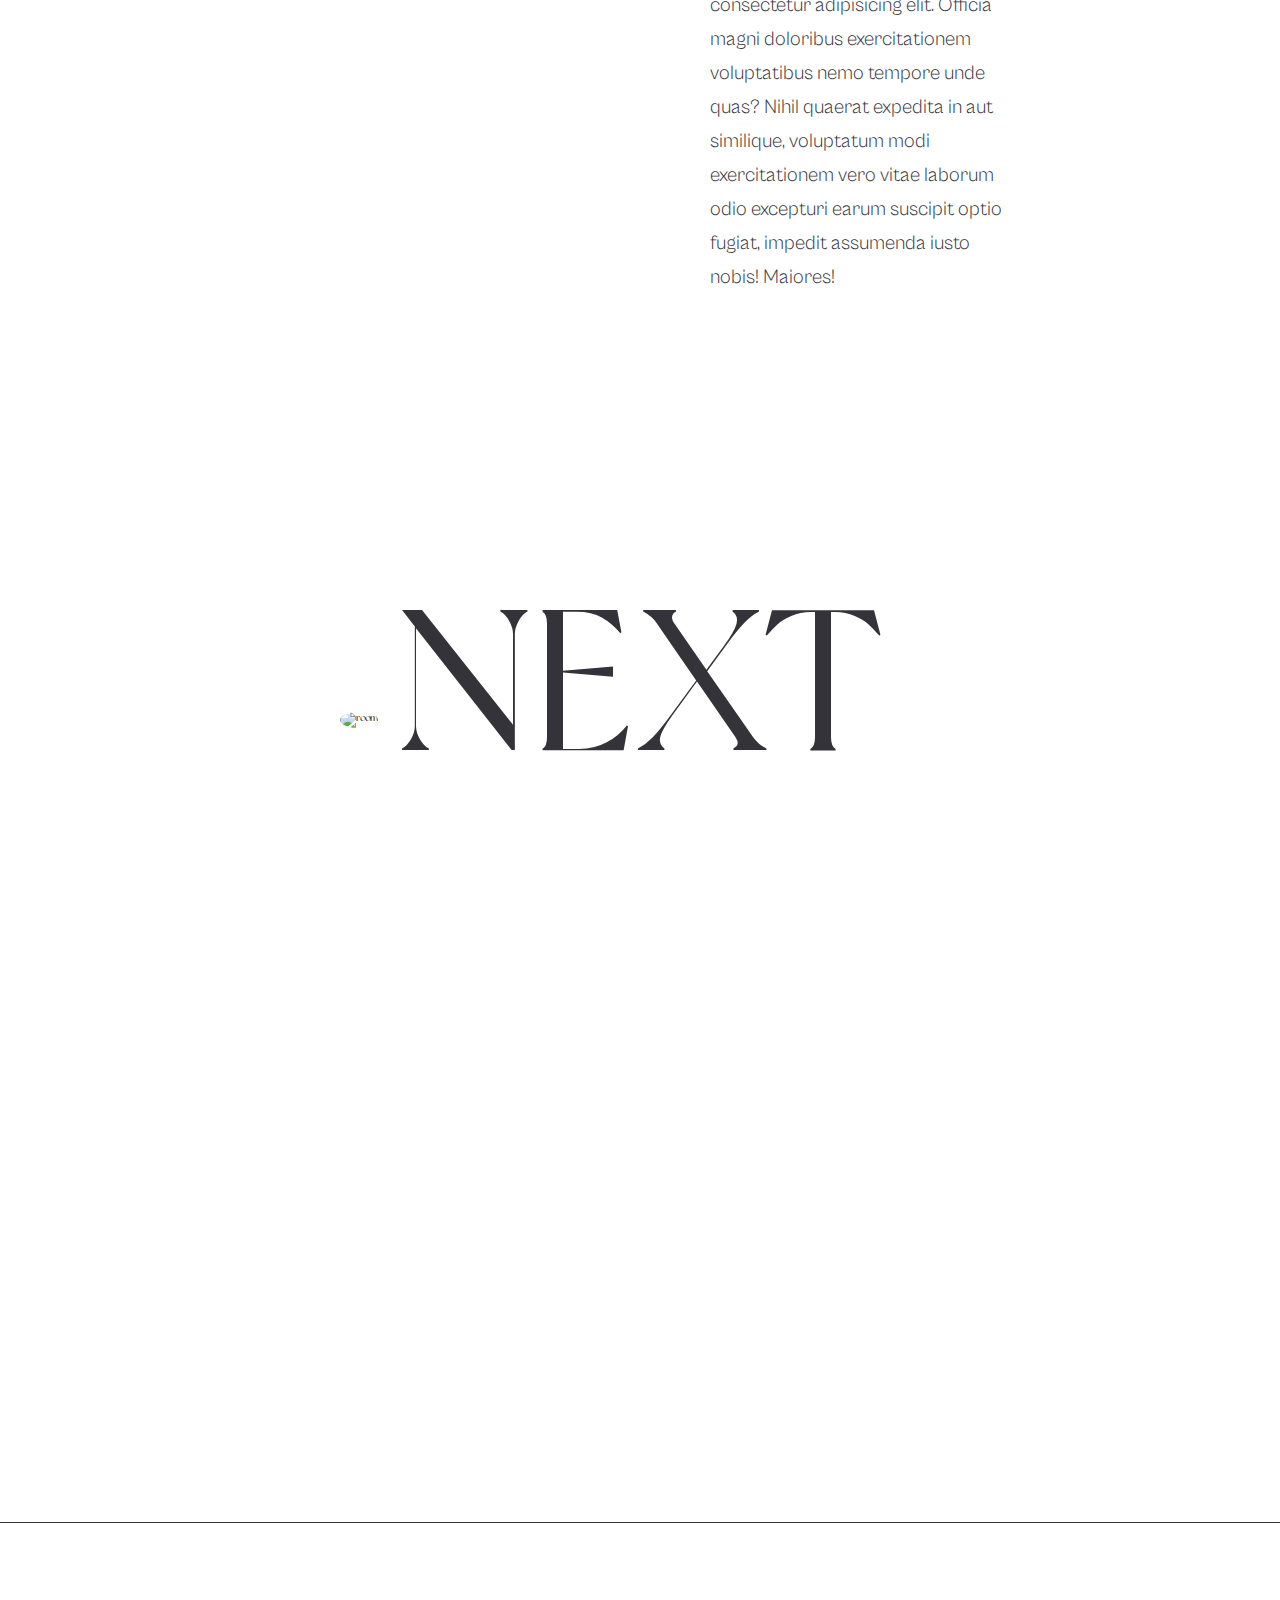
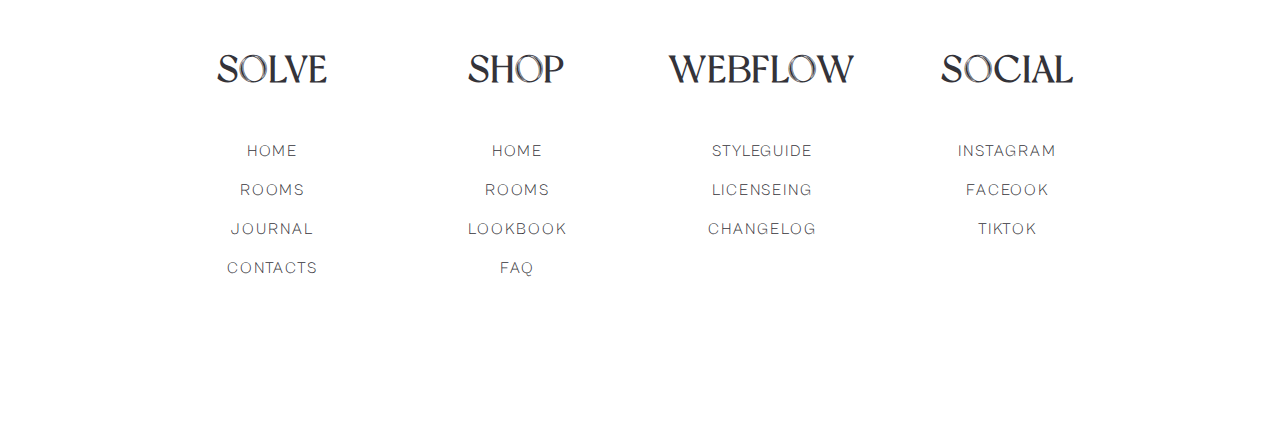
==== commit 8a84a177: "made the buttons responsive" ====
--- a/berlin.html
+++ b/berlin.html
@@ -27,6 +27,25 @@
                 </li>
           </ul>
         </ul>
+      </nav>
+
+      <nav class=" mobile-navigation dark">
+        <ul class="mobile-navigation__nav">
+      
+          <figure class=" mobile-navigation__nav--logo">
+            <img src="/assets/logo/logo-dark-1x.png" alt="logo" />
+          </figure>
+    
+              
+                <input type="checkbox" id="mobile-navigation__nav--button" class="mobile-navigation__nav--input" />
+                <label for="mobile-navigation__nav--button" class="mobile-navigation__nav--button">
+                  <span class="mobile-navigation__nav--button--icon"></span>
+                </label>
+              
+          </ul>
+         
+        </ul>
+
       </nav>
       <div class="hero">
         <div class="hero__wrapper">
@@ -88,7 +107,9 @@
       <div class="next__wrapper">
         <figure class="composition">
           <h1 class="heading-primary">NEXT</h1>
-          <img src="/assets/images/Mardrid.jpg" alt="room" />
+          <figure class="composition">
+              <img src="/assets/images/Mardrid.jpg" alt="room" />
+          </figure>
         </figure>
       </div>
     </section>
--- a/css/main.css
+++ b/css/main.css
@@ -1 +1 @@
-@-webkit-keyframes shake{0%{-webkit-transform:translate(1px, 1px) rotate(0deg);transform:translate(1px, 1px) rotate(0deg)}10%{-webkit-transform:translate(-1px, -2px) rotate(-1deg);transform:translate(-1px, -2px) rotate(-1deg)}20%{-webkit-transform:translate(-3px, 0px) rotate(1deg);transform:translate(-3px, 0px) rotate(1deg)}30%{-webkit-transform:translate(3px, 2px) rotate(0deg);transform:translate(3px, 2px) rotate(0deg)}40%{-webkit-transform:translate(1px, -1px) rotate(1deg);transform:translate(1px, -1px) rotate(1deg)}50%{-webkit-transform:translate(-1px, 2px) rotate(-1deg);transform:translate(-1px, 2px) rotate(-1deg)}60%{-webkit-transform:translate(-3px, 1px) rotate(0deg);transform:translate(-3px, 1px) rotate(0deg)}70%{-webkit-transform:translate(3px, 1px) rotate(-1deg);transform:translate(3px, 1px) rotate(-1deg)}80%{-webkit-transform:translate(-1px, -1px) rotate(1deg);transform:translate(-1px, -1px) rotate(1deg)}90%{-webkit-transform:translate(1px, 2px) rotate(0deg);transform:translate(1px, 2px) rotate(0deg)}100%{-webkit-transform:translate(1px, -2px) rotate(-1deg);transform:translate(1px, -2px) rotate(-1deg)}}@keyframes shake{0%{-webkit-transform:translate(1px, 1px) rotate(0deg);transform:translate(1px, 1px) rotate(0deg)}10%{-webkit-transform:translate(-1px, -2px) rotate(-1deg);transform:translate(-1px, -2px) rotate(-1deg)}20%{-webkit-transform:translate(-3px, 0px) rotate(1deg);transform:translate(-3px, 0px) rotate(1deg)}30%{-webkit-transform:translate(3px, 2px) rotate(0deg);transform:translate(3px, 2px) rotate(0deg)}40%{-webkit-transform:translate(1px, -1px) rotate(1deg);transform:translate(1px, -1px) rotate(1deg)}50%{-webkit-transform:translate(-1px, 2px) rotate(-1deg);transform:translate(-1px, 2px) rotate(-1deg)}60%{-webkit-transform:translate(-3px, 1px) rotate(0deg);transform:translate(-3px, 1px) rotate(0deg)}70%{-webkit-transform:translate(3px, 1px) rotate(-1deg);transform:translate(3px, 1px) rotate(-1deg)}80%{-webkit-transform:translate(-1px, -1px) rotate(1deg);transform:translate(-1px, -1px) rotate(1deg)}90%{-webkit-transform:translate(1px, 2px) rotate(0deg);transform:translate(1px, 2px) rotate(0deg)}100%{-webkit-transform:translate(1px, -2px) rotate(-1deg);transform:translate(1px, -2px) rotate(-1deg)}}*,*::before,*::after{margin:0;padding:0;-webkit-box-sizing:inherit;box-sizing:inherit}body{-webkit-box-sizing:border-box;box-sizing:border-box}li{list-style:none}a{display:inline-block;text-decoration:none}@font-face{font-family:"New York";src:url("/assets/fonts/new-york.ttf")}@font-face{font-family:"Cabinet Grotesk";src:url("/assets/fonts/CabinetGrotesk.ttf")}html{font-size:62.5%}@media only screen and (max-width: 75em){html{font-size:56.25%}}@media only screen and (max-width: 56.25em){html{font-size:50%}}@media only screen and (min-width: 112.5em){html{font-size:75%}}body{font-family:"New york"}.heading-primary{font-size:13vw;font-weight:400;line-height:1;color:#fff;text-transform:uppercase;font-family:"New york"}.heading-secondary{font-size:6vw;font-weight:400;line-height:1.2;color:#343339;font-family:"New york"}.heading-tertiary{font-size:4vw;color:#fff;line-height:1;text-transform:uppercase;text-align:center}@media only screen and (max-width: 56.25em){.heading-tertiary{font-size:10rem}}@media only screen and (max-width: 47.5em){.heading-tertiary{font-size:14rem}}@media only screen and (max-width: 37.5em){.heading-tertiary{font-size:7rem}}.heading-university{font-size:8vh;color:#343339;font-family:"New york"}.paragraph{color:#343339;font-size:2rem;font-family:"Cabinet Grotesk";line-height:1.7}.number-con{height:2rem;width:2rem;border-radius:50%;background-color:#fff;position:relative}.number-con span{font-size:1rem;color:#343339;position:absolute;top:50%;left:50%;-webkit-transform:translate(-50%, -50%);-ms-transform:translate(-50%, -50%);transform:translate(-50%, -50%)}.number-con-black{height:2rem;width:2rem;border-radius:50%;background-color:#343339;position:relative}.number-con-black span{font-size:1rem;color:#fff;position:absolute;top:50%;left:50%;-webkit-transform:translate(-50%, -50%);-ms-transform:translate(-50%, -50%);transform:translate(-50%, -50%)}.mb-big{margin-bottom:6.4rem}.mb-mid{margin-bottom:3.2rem}.mt-big{margin-top:4rem}.center{text-align:center;margin:1.5rem 0}.small{font-size:1.7rem;margin-top:2rem}.blue{background-color:blue !important;position:absolute;top:50%;left:50%;-webkit-transform:translate(-50%, -50%);-ms-transform:translate(-50%, -50%);transform:translate(-50%, -50%);text-align:center}.arrow{color:#fff;padding-left:2rem}.btn,.btn:link,.btn:visited{display:inline-block;background-color:rgba(0,0,0,0);font-size:2rem;font-family:"Cabinet Grotesk";color:#fff;padding:2.4rem 4rem 2.4rem 4rem;border:#fff 1px solid;border-radius:5rem}.btn:active,.btn:hover{background-image:-webkit-gradient(linear, left top, right top, from(#ffffff), color-stop(50%, #ffffff), color-stop(50%, transparent), color-stop(0%, transparent));background-image:linear-gradient(90deg, #ffffff 0%, #ffffff 50%, transparent 50%, transparent 0%);color:#aaa;-webkit-transition:all .1s ease-in;transition:all .1s ease-in}.btn-white,.btn-white:link,.btn-white:visited{display:inline-block;background-color:rgba(0,0,0,0);font-size:2rem;font-family:"Cabinet Grotesk";margin-top:6rem;color:#343339;padding:2.4rem 4rem 2.4rem 4rem;border:#343339 1px solid;border-radius:5rem}@media only screen and (max-width: 37.5em){.btn-white,.btn-white:link,.btn-white:visited{margin-left:6rem}}.btn-white:active,.btn-white:hover{border:#343339 2px solid;-webkit-transition:all .1s ease-in;transition:all .1s ease-in}.link,.link :link,.link:visited{display:inline-block;font-size:1.5rem;font-family:"Cabinet Grotesk";text-decoration:none;letter-spacing:1.5px;text-transform:uppercase;color:#343339}.link:active,.link:hover{color:#aaa}.image-link,.image-link:link,.image-link:visited{display:inline-block;border-radius:50%}.image-link:active,.image-link:hover{-webkit-animation:shake .5s;animation:shake .5s;-webkit-animation-iteration-count:infinite;animation-iteration-count:infinite}.container{background-image:url(/assets/images/hero__img.png);background-size:cover;background-position:right;height:130vh}@media only screen and (max-width: 47.5em){.container{height:100vh}}.container .header__main--textbox{position:absolute;top:50%;left:50%;-webkit-transform:translate(-50%, -50%);-ms-transform:translate(-50%, -50%);transform:translate(-50%, -50%);text-align:center;padding-top:16rem}.navigation{padding:5rem 6rem;font-family:"Cabinet Grotesk";font-weight:400;position:relative;color:#fff}.navigation.dark{color:#343339}.navigation__nav{display:-webkit-box;display:-ms-flexbox;display:flex;-webkit-box-pack:justify;-ms-flex-pack:justify;justify-content:space-between;-webkit-box-align:center;-ms-flex-align:center;align-items:center}.navigation__nav--action{font-size:1.4rem;color:inherit}.navigation__nav li a{font-size:1.2rem;line-height:175%;letter-spacing:.2em;font-weight:400;text-transform:uppercase;color:inherit}.navigation__nav--logo{width:7.5rem;position:absolute;top:50%;left:50%;-webkit-transform:translate(-50%, -50%);-ms-transform:translate(-50%, -50%);transform:translate(-50%, -50%)}.navigation__nav--logo img{width:100%}.navigation__nav--nav{display:-webkit-box;display:-ms-flexbox;display:flex;-webkit-box-pack:center;-ms-flex-pack:center;justify-content:center;-webkit-box-align:center;-ms-flex-align:center;align-items:center;gap:4rem}.navigation__nav--items{display:-webkit-box;display:-ms-flexbox;display:flex;-webkit-box-pack:center;-ms-flex-pack:center;justify-content:center;-webkit-box-align:center;-ms-flex-align:center;align-items:center}.navigation__nav--items--input{display:none}@media only screen and (max-width: 75em){.navigation__nav--items--input:checked+.navigation__nav--items--button .navigation__nav--items--button--icon{-webkit-transform:rotate(-45deg);-ms-transform:rotate(-45deg);transform:rotate(-45deg)}.navigation__nav--items--input:checked+.navigation__nav--items--button .navigation__nav--items--button--icon::after{width:100%;-webkit-transform:rotate(-270deg);-ms-transform:rotate(-270deg);transform:rotate(-270deg);top:0}.navigation__nav--items--button{width:5rem;height:1.3rem;cursor:pointer;display:-webkit-box;display:-ms-flexbox;display:flex;-webkit-box-pack:start;-ms-flex-pack:start;justify-content:flex-start;-webkit-box-align:start;-ms-flex-align:start;align-items:flex-start}.navigation__nav--items--button--icon{position:relative;display:block;width:100%;height:1px;background-color:#343339;-webkit-transition:trans;transition:trans}.navigation__nav--items--button--icon::after{content:"";position:absolute;background-color:currentColor;-webkit-transition:all .3s;transition:all .3s;width:70%;top:1.2rem;right:0;display:block;height:1px}}.navigation__nav--items--button{width:5rem;height:1.3rem;cursor:pointer;display:-webkit-box;display:-ms-flexbox;display:flex;-webkit-box-pack:start;-ms-flex-pack:start;justify-content:flex-start;-webkit-box-align:start;-ms-flex-align:start;align-items:flex-start}.navigation__nav--items--button--icon{position:relative;display:block;width:100%;height:1px;background-color:currentColor}.navigation__nav--items--button--icon::after{content:"";position:absolute;background-color:currentColor;-webkit-transition:all .3s;transition:all .3s;width:70%;top:1.2rem;right:0;display:block;height:1px}.footer__wrapper{background-color:#fff;padding:12.5rem 15rem}@media only screen and (max-width: 75em){.footer__wrapper{padding:5rem 5rem}}@media only screen and (max-width: 56.25em){.footer__wrapper{padding:7rem 7rem}}@media only screen and (max-width: 47.5em){.footer__wrapper{padding:3rem 3rem}}.footer__wrapper--row{display:grid;grid-template-columns:1fr 1fr 1fr 1fr;justify-items:center}@media only screen and (max-width: 75em){.footer__wrapper--row{grid-template-columns:repeat(4, 1fr)}}@media only screen and (max-width: 56.25em){.footer__wrapper--row{grid-template-columns:1fr}}@media only screen and (max-width: 25em){.footer__wrapper--row{grid-template-columns:1fr;justify-items:center}}@media only screen and (max-width: 75em){.footer__wrapper--row--col{margin-top:4rem}}@media only screen and (max-width: 56.25em){.footer__wrapper--row--col{margin-top:4rem}}@media only screen and (max-width: 25em){.footer__wrapper--row--col{margin-top:6rem;text-align:center}}.footer__wrapper--row--col h3{font-size:3.6rem;letter-spacing:1.6px;margin-bottom:5rem;color:#343339;text-transform:capitalize}@media only screen and (max-width: 47.5em){.footer__wrapper--row--col h3{font-size:3rem;margin-bottom:4rem}}.footer__wrapper--row--col ul{text-align:center;text-transform:uppercase}.footer__wrapper--row--col a{display:inline-block;font-size:1.6rem;font-family:"Cabinet Grotesk";margin-bottom:2rem;color:#343339;text-align:center;cursor:pointer;letter-spacing:1.9px}@media only screen and (max-width: 75em){.footer__wrapper--row--col a{font-size:1.4rem;margin-bottom:1.5rem}}.about{padding:12rem 15rem;border-bottom:#343339 1px solid}@media only screen and (max-width: 75em){.about{padding:5rem 5rem}}.about__main{display:grid;grid-template-columns:1fr 1fr 1fr;gap:7.4rem;padding:9rem 1rem}@media only screen and (max-width: 75em){.about__main{grid-template-columns:1fr 1fr 1fr;gap:3rem}}@media only screen and (max-width: 47.5em){.about__main{grid-template-columns:1fr}}.about__main .box{display:-webkit-box;display:-ms-flexbox;display:flex;-webkit-box-orient:vertical;-webkit-box-direction:normal;-ms-flex-direction:column;flex-direction:column}.about__main .box__wrapper{position:relative}.about__main .box__wrapper .circle-con{height:8rem;width:8rem;border-radius:50%;background-color:#343339;position:absolute;top:3rem;z-index:1;right:2rem}.about__main .box__wrapper .circle-con span{font-size:1rem;color:#fff;text-align:center;position:absolute;top:50%;left:50%;-webkit-transform:translate(-50%, -50%);-ms-transform:translate(-50%, -50%);transform:translate(-50%, -50%)}.about__main .box .text{text-align:center}.about__main .box .composition{position:relative}.about__main img{width:100%;border-radius:50rem;margin-bottom:3.2rem}.info{padding:12.8rem 26.1rem 20.7rem 25.9rem;background-color:#fff}@media only screen and (max-width: 75em){.info{padding:4rem 12rem}}@media only screen and (max-width: 56.25em){.info{padding:4rem 9rem}}@media only screen and (max-width: 47.5em){.info{padding:4rem 5rem}}.info__wrapper{display:grid;grid-template-columns:1.5fr 1.5fr;gap:8rem}@media only screen and (max-width: 47.5em){.info__wrapper{display:-webkit-box;display:-ms-flexbox;display:flex;-webkit-box-orient:vertical;-webkit-box-direction:normal;-ms-flex-direction:column;flex-direction:column}.info__wrapper br{display:none}}.description{background-image:url(/assets/images/composition.jpg);height:100vh;background-size:cover;background-position:center;position:relative}.description__wrapper{padding:2rem 2rem}.description__wrapper--composition{position:absolute;top:50%;left:50%;-webkit-transform:translate(-50%, -50%);-ms-transform:translate(-50%, -50%);transform:translate(-50%, -50%);width:50vw}.description__wrapper--composition img{width:100%}.rooms{background-color:#fff;padding:12.8rem 16rem;border-bottom:#343339 1px solid}@media only screen and (max-width: 75em){.rooms{padding:4rem 4rem}}.rooms__wrapper--textbox{display:-webkit-box;display:-ms-flexbox;display:flex;-webkit-box-orient:vertical;-webkit-box-direction:normal;-ms-flex-direction:column;flex-direction:column;-webkit-box-align:center;-ms-flex-align:center;align-items:center;-webkit-box-pack:center;-ms-flex-pack:center;justify-content:center}.rooms__composition{display:grid;grid-template-columns:1fr 1fr 1fr;gap:6.4rem;margin-top:9.6rem}@media only screen and (max-width: 56.25em){.rooms__composition{grid-template-columns:1fr}}.rooms__composition img{width:100%;border-radius:50%}@media only screen and (max-width: 56.25em){.rooms__composition img{border-radius:30%}}.rooms__composition--image{position:relative}.rooms__composition--image h3{position:absolute;top:50%;left:50%;-webkit-transform:translate(-50%, -50%);-ms-transform:translate(-50%, -50%);transform:translate(-50%, -50%)}.stores{padding:12rem 16rem}@media only screen and (max-width: 75em){.stores{padding:7rem 1rem}}@media only screen and (max-width: 56.25em){.stores{padding:4rem 1rem}}.stores__wrapper h3{text-align:center}.stores__wrapper__main{display:grid;grid-template-columns:1fr 1fr;gap:9.6rem}@media only screen and (max-width: 47.5em){.stores__wrapper__main{grid-template-columns:1fr;gap:4rem}}.stores__wrapper__main--box{display:-webkit-box;display:-ms-flexbox;display:flex;-webkit-box-align:center;-ms-flex-align:center;align-items:center;-webkit-box-pack:center;-ms-flex-pack:center;justify-content:center;gap:4rem;margin-top:6rem}@media only screen and (max-width: 75em){.stores__wrapper__main--box{-webkit-box-orient:vertical;-webkit-box-direction:normal;-ms-flex-direction:column;flex-direction:column;-webkit-box-pack:center;-ms-flex-pack:center;justify-content:center;-webkit-box-align:center;-ms-flex-align:center;align-items:center}}.stores__wrapper__main--box--composition{width:30rem;height:30rem}.stores__wrapper__main--box--composition img{width:100%;border-radius:50%}.stores__wrapper__main--box--text h4{color:#343339;font-size:3.6rem;margin-bottom:2.5rem}.stores__wrapper__main--box--text p{color:#343339;font-size:1.8rem;font-family:"Cabinet Grotesk";margin-bottom:2.5rem}.hero{padding:3rem 16rem}@media only screen and (max-width: 56.25em){.hero{padding:1rem 4rem}}.hero__wrapper{display:grid;grid-template-columns:1.5fr 2.5fr;margin-bottom:4rem}@media only screen and (max-width: 56.25em){.hero__wrapper{grid-template-columns:1fr}}.hero__wrapper--text-wrapper h1{margin-bottom:1rem;color:#343339;text-transform:none}@media only screen and (max-width: 56.25em){.hero__wrapper--text-wrapper h1{margin-top:5rem}}.hero__wrapper a{display:inline-block;justify-self:flex-end;-ms-flex-item-align:end;align-self:flex-end}@media only screen and (max-width: 56.25em){.hero__wrapper a{margin-top:5rem;justify-self:flex-start}}.hero__composition img{width:100%}.info{padding:12.8rem 26.1rem 20.7rem 25.9rem;background-color:#fff}@media only screen and (max-width: 75em){.info{padding:4rem 12rem}}@media only screen and (max-width: 56.25em){.info{padding:4rem 9rem}}@media only screen and (max-width: 47.5em){.info{padding:4rem 5rem}}.info__wrapper{display:grid;grid-template-columns:1.5fr 1.5fr;gap:8rem}@media only screen and (max-width: 47.5em){.info__wrapper{display:-webkit-box;display:-ms-flexbox;display:flex;-webkit-box-orient:vertical;-webkit-box-direction:normal;-ms-flex-direction:column;flex-direction:column;gap:4rem}}.next{padding:21rem 6rem;border-bottom:#343339 1px solid}.next__wrapper h1{color:#343339;position:absolute;top:-22%;left:9%}.next__wrapper .composition{position:relative;margin:0 auto;width:60rem;height:60rem}.next__wrapper .composition img{width:100%;border-radius:50%}.help{padding:12.8rem 17rem;border-bottom:#343339 1px solid}.help__wrapper{display:grid;grid-template-columns:repeat(3, 1fr);gap:10rem;-ms-flex-line-pack:start;align-content:flex-start}.help__wrapper h4{font-size:4rem;color:#343339;margin-bottom:5rem}.help__wrapper p{font-size:1.5rem;margin-bottom:2rem}.help__wrapper a{display:inline-block;font-size:1.7rem}.hero{padding:1rem 16rem}@media only screen and (max-width: 56.25em){.hero{padding:1rem 4rem}}.hero__wrapper{display:grid;grid-template-columns:1.5fr 2.5fr}@media only screen and (max-width: 56.25em){.hero__wrapper{grid-template-columns:1fr}}.hero__wrapper--text-wrapper h1{margin-bottom:4rem;color:#343339;text-transform:none}@media only screen and (max-width: 56.25em){.hero__wrapper--text-wrapper h1{margin-top:5rem}}.hero__wrapper a{display:inline-block;justify-self:flex-end;-ms-flex-item-align:end;align-self:flex-end}@media only screen and (max-width: 56.25em){.hero__wrapper a{margin-top:5rem;justify-self:flex-start}}.hero__composition{background-size:cover;margin-top:5rem}.hero__composition img{width:100%}.info{padding:12.8rem 26.1rem 20.7rem 25.9rem;background-color:#fff}@media only screen and (max-width: 75em){.info{padding:4rem 12rem}}@media only screen and (max-width: 56.25em){.info{padding:4rem 9rem}}@media only screen and (max-width: 47.5em){.info{padding:4rem 5rem}}.info__wrapper{display:grid;grid-template-columns:1.5fr 1.5fr;gap:8rem}@media only screen and (max-width: 47.5em){.info__wrapper{display:-webkit-box;display:-ms-flexbox;display:flex;-webkit-box-orient:vertical;-webkit-box-direction:normal;-ms-flex-direction:column;flex-direction:column;gap:4rem}}.next{padding:21rem 6rem;border-bottom:#343339 1px solid}.next__wrapper h1{color:#343339;position:absolute;top:-22%;left:9%}.next__wrapper .composition{position:relative;margin:0 auto;width:60rem;height:60rem}.next__wrapper .composition img{width:100%;border-radius:50%}.help{padding:12.8rem 17rem;border-bottom:#343339 1px solid}.help__wrapper{display:grid;grid-template-columns:repeat(3, 1fr);gap:10rem;-ms-flex-line-pack:start;align-content:flex-start}.help__wrapper h4{font-size:4rem;color:#343339;margin-bottom:5rem}.help__wrapper p{font-size:1.5rem;margin-bottom:2rem}.help__wrapper a{display:inline-block;font-size:1.7rem}+@-webkit-keyframes shake{0%{-webkit-transform:translate(1px, 1px) rotate(0deg);transform:translate(1px, 1px) rotate(0deg)}10%{-webkit-transform:translate(-1px, -2px) rotate(-1deg);transform:translate(-1px, -2px) rotate(-1deg)}20%{-webkit-transform:translate(-3px, 0px) rotate(1deg);transform:translate(-3px, 0px) rotate(1deg)}30%{-webkit-transform:translate(3px, 2px) rotate(0deg);transform:translate(3px, 2px) rotate(0deg)}40%{-webkit-transform:translate(1px, -1px) rotate(1deg);transform:translate(1px, -1px) rotate(1deg)}50%{-webkit-transform:translate(-1px, 2px) rotate(-1deg);transform:translate(-1px, 2px) rotate(-1deg)}60%{-webkit-transform:translate(-3px, 1px) rotate(0deg);transform:translate(-3px, 1px) rotate(0deg)}70%{-webkit-transform:translate(3px, 1px) rotate(-1deg);transform:translate(3px, 1px) rotate(-1deg)}80%{-webkit-transform:translate(-1px, -1px) rotate(1deg);transform:translate(-1px, -1px) rotate(1deg)}90%{-webkit-transform:translate(1px, 2px) rotate(0deg);transform:translate(1px, 2px) rotate(0deg)}100%{-webkit-transform:translate(1px, -2px) rotate(-1deg);transform:translate(1px, -2px) rotate(-1deg)}}@keyframes shake{0%{-webkit-transform:translate(1px, 1px) rotate(0deg);transform:translate(1px, 1px) rotate(0deg)}10%{-webkit-transform:translate(-1px, -2px) rotate(-1deg);transform:translate(-1px, -2px) rotate(-1deg)}20%{-webkit-transform:translate(-3px, 0px) rotate(1deg);transform:translate(-3px, 0px) rotate(1deg)}30%{-webkit-transform:translate(3px, 2px) rotate(0deg);transform:translate(3px, 2px) rotate(0deg)}40%{-webkit-transform:translate(1px, -1px) rotate(1deg);transform:translate(1px, -1px) rotate(1deg)}50%{-webkit-transform:translate(-1px, 2px) rotate(-1deg);transform:translate(-1px, 2px) rotate(-1deg)}60%{-webkit-transform:translate(-3px, 1px) rotate(0deg);transform:translate(-3px, 1px) rotate(0deg)}70%{-webkit-transform:translate(3px, 1px) rotate(-1deg);transform:translate(3px, 1px) rotate(-1deg)}80%{-webkit-transform:translate(-1px, -1px) rotate(1deg);transform:translate(-1px, -1px) rotate(1deg)}90%{-webkit-transform:translate(1px, 2px) rotate(0deg);transform:translate(1px, 2px) rotate(0deg)}100%{-webkit-transform:translate(1px, -2px) rotate(-1deg);transform:translate(1px, -2px) rotate(-1deg)}}*,*::before,*::after{margin:0;padding:0;-webkit-box-sizing:inherit;box-sizing:inherit}body{-webkit-box-sizing:border-box;box-sizing:border-box}li{list-style:none}a{display:inline-block;text-decoration:none}@font-face{font-family:"New York";src:url("/assets/fonts/new-york.ttf")}@font-face{font-family:"Cabinet Grotesk";src:url("/assets/fonts/CabinetGrotesk.ttf")}html{font-size:62.5%}@media only screen and (max-width: 75em){html{font-size:56.25%}}@media only screen and (max-width: 56.25em){html{font-size:50%}}@media only screen and (max-width: 47.5em){html{font-size:46.5%}}@media only screen and (max-width: 37.5em){html{font-size:40%}}@media only screen and (min-width: 112.5em){html{font-size:75%}}body{font-family:"New york"}.heading-primary{font-size:13vw;font-weight:400;line-height:1;color:#fff;text-transform:uppercase;font-family:"New york"}.heading-secondary{font-size:6vw;font-weight:400;line-height:1.2;color:#343339;font-family:"New york"}.heading-tertiary{font-size:4vw;color:#fff;line-height:1;text-transform:uppercase;text-align:center}@media only screen and (max-width: 56.25em){.heading-tertiary{font-size:10rem}}@media only screen and (max-width: 47.5em){.heading-tertiary{font-size:14rem}}@media only screen and (max-width: 37.5em){.heading-tertiary{font-size:7rem}}.heading-university{font-size:8vh;color:#343339;font-family:"New york"}.paragraph{color:#343339;font-size:2rem;font-family:"Cabinet Grotesk";line-height:1.7}.number-con{height:2rem;width:2rem;border-radius:50%;background-color:#fff;position:relative}.number-con span{font-size:1rem;color:#343339;position:absolute;top:50%;left:50%;-webkit-transform:translate(-50%, -50%);-ms-transform:translate(-50%, -50%);transform:translate(-50%, -50%)}.number-con-black{height:2rem;width:2rem;border-radius:50%;background-color:#343339;position:relative}.number-con-black span{font-size:1rem;color:#fff;position:absolute;top:50%;left:50%;-webkit-transform:translate(-50%, -50%);-ms-transform:translate(-50%, -50%);transform:translate(-50%, -50%)}.mb-big{margin-bottom:6.4rem}.mb-mid{margin-bottom:3.2rem}.mt-big{margin-top:4rem}.center{text-align:center;margin:1.5rem 0}.small{font-size:1.7rem;margin-top:2rem}.blue{background-color:blue !important;position:absolute;top:50%;left:50%;-webkit-transform:translate(-50%, -50%);-ms-transform:translate(-50%, -50%);transform:translate(-50%, -50%);text-align:center}.arrow{color:#fff;padding-left:2rem}.btn,.btn:link,.btn:visited{display:inline-block;background-color:rgba(0,0,0,0);font-size:2rem;font-family:"Cabinet Grotesk";color:#fff;padding:2.4rem 4rem 2.4rem 4rem;border:#fff 1px solid;border-radius:5rem}.btn:active,.btn:hover{background-image:-webkit-gradient(linear, left top, right top, from(#ffffff), color-stop(50%, #ffffff), color-stop(50%, transparent), color-stop(0%, transparent));background-image:linear-gradient(90deg, #ffffff 0%, #ffffff 50%, transparent 50%, transparent 0%);color:#aaa;-webkit-transition:all .1s ease-in;transition:all .1s ease-in}.btn-white,.btn-white:link,.btn-white:visited{display:inline-block;background-color:rgba(0,0,0,0);font-size:2rem;font-family:"Cabinet Grotesk";margin-top:6rem;color:#343339;padding:2.4rem 4rem 2.4rem 4rem;border:#343339 1px solid;border-radius:5rem}@media only screen and (max-width: 37.5em){.btn-white,.btn-white:link,.btn-white:visited{margin-left:6rem}}.btn-white:active,.btn-white:hover{border:#343339 2px solid;-webkit-transition:all .1s ease-in;transition:all .1s ease-in}.link,.link :link,.link:visited{display:inline-block;font-size:1.5rem;font-family:"Cabinet Grotesk";text-decoration:none;letter-spacing:1.5px;text-transform:uppercase;color:#343339}.link:active,.link:hover{color:#aaa}.image-link,.image-link:link,.image-link:visited{display:inline-block;border-radius:50%}.image-link:active,.image-link:hover{-webkit-animation:shake .5s;animation:shake .5s;-webkit-animation-iteration-count:infinite;animation-iteration-count:infinite}.container{background-image:url(/assets/images/hero__img.png);background-size:cover;background-position:right;height:130vh}@media only screen and (max-width: 47.5em){.container{height:100vh}}.container .header__main--textbox{position:absolute;top:50%;left:50%;-webkit-transform:translate(-50%, -50%);-ms-transform:translate(-50%, -50%);transform:translate(-50%, -50%);text-align:center;padding-top:16rem}.navigation{padding:5rem 6rem;font-family:"Cabinet Grotesk";font-weight:400;position:relative;color:#fff}@media only screen and (max-width: 56.25em){.navigation{display:none}}.navigation.dark{color:#343339}.navigation__nav{display:-webkit-box;display:-ms-flexbox;display:flex;-webkit-box-pack:justify;-ms-flex-pack:justify;justify-content:space-between;-webkit-box-align:center;-ms-flex-align:center;align-items:center}.navigation__nav--action{font-size:1.4rem;color:inherit}.navigation__nav li a{font-size:1.2rem;line-height:175%;letter-spacing:.2em;font-weight:400;text-transform:uppercase;color:inherit}.navigation__nav--logo{width:7.5rem;position:absolute;top:50%;left:50%;-webkit-transform:translate(-50%, -50%);-ms-transform:translate(-50%, -50%);transform:translate(-50%, -50%)}.navigation__nav--logo img{width:100%}.navigation__nav--nav{display:-webkit-box;display:-ms-flexbox;display:flex;-webkit-box-pack:center;-ms-flex-pack:center;justify-content:center;-webkit-box-align:center;-ms-flex-align:center;align-items:center;gap:4rem}.navigation__nav--items{display:-webkit-box;display:-ms-flexbox;display:flex;-webkit-box-pack:center;-ms-flex-pack:center;justify-content:center;-webkit-box-align:center;-ms-flex-align:center;align-items:center}.navigation__nav--items--input{display:none}@media only screen and (max-width: 75em){.navigation__nav--items--input:checked+.navigation__nav--items--button .navigation__nav--items--button--icon{-webkit-transform:rotate(-45deg);-ms-transform:rotate(-45deg);transform:rotate(-45deg)}.navigation__nav--items--input:checked+.navigation__nav--items--button .navigation__nav--items--button--icon::after{width:100%;-webkit-transform:rotate(-270deg);-ms-transform:rotate(-270deg);transform:rotate(-270deg);top:0}.navigation__nav--items--button{display:block;width:5rem;height:1.3rem;cursor:pointer;display:-webkit-box;display:-ms-flexbox;display:flex;-webkit-box-pack:start;-ms-flex-pack:start;justify-content:flex-start;-webkit-box-align:start;-ms-flex-align:start;align-items:flex-start}.navigation__nav--items--button--icon{position:relative;display:block;width:100%;height:1px;background-color:#343339;-webkit-transition:trans;transition:trans}.navigation__nav--items--button--icon::after{content:"";position:absolute;background-color:currentColor;-webkit-transition:all .3s;transition:all .3s;width:70%;top:1.2rem;right:0;display:block;height:1px}}.navigation__nav--items--button{width:5rem;height:1.3rem;cursor:pointer;-webkit-box-pack:start;-ms-flex-pack:start;justify-content:flex-start;-webkit-box-align:start;-ms-flex-align:start;align-items:flex-start}@media only screen and (max-width: 56.25em){.navigation__nav--items--button{display:block}}.navigation__nav--items--button--icon{position:relative;display:block;width:100%;height:1px;background-color:currentColor}.navigation__nav--items--button--icon::after{content:"";position:absolute;background-color:currentColor;-webkit-transition:all .3s;transition:all .3s;width:70%;top:1.2rem;right:0;display:block;height:1px}.mobile-navigation{display:none;padding:5rem 6rem;font-family:"Cabinet Grotesk";font-weight:400;position:relative;color:#fff}.mobile-navigation.dark{color:#343339}.mobile-navigation__nav{display:-webkit-box;display:-ms-flexbox;display:flex;-webkit-box-pack:justify;-ms-flex-pack:justify;justify-content:space-between;-webkit-box-align:center;-ms-flex-align:center;align-items:center}.mobile-navigation__nav a{font-size:1.2rem;line-height:175%;letter-spacing:.2em;font-weight:400;text-transform:uppercase;color:inherit}.mobile-navigation__nav--logo{width:7.5rem}.mobile-navigation__nav--logo img{width:100%}@media only screen and (max-width: 56.25em){.mobile-navigation__nav--input:checked+.mobile-navigation__nav--button .mobile-navigation__nav--button--icon{-webkit-transform:rotate(-45deg);-ms-transform:rotate(-45deg);transform:rotate(-45deg)}.mobile-navigation__nav--input:checked+.mobile-navigation__nav--button .mobile-navigation__nav--button--icon::after{width:100%;-webkit-transform:rotate(-270deg);-ms-transform:rotate(-270deg);transform:rotate(-270deg);top:0}.mobile-navigation__nav--button{display:block;width:5rem;height:1.3rem;cursor:pointer;display:-webkit-box;display:-ms-flexbox;display:flex;-webkit-box-pack:start;-ms-flex-pack:start;justify-content:flex-start;-webkit-box-align:start;-ms-flex-align:start;align-items:flex-start}.mobile-navigation__nav--button--icon{position:relative;display:block;width:100%;height:1px;background-color:#343339}.mobile-navigation__nav--button--icon::after{content:"";position:absolute;background-color:currentColor;-webkit-transition:all .3s;transition:all .3s;width:70%;top:1.2rem;right:0;display:block;height:1px}}.mobile-navigation__nav--button{width:5rem;height:1.3rem;cursor:pointer;-webkit-box-pack:start;-ms-flex-pack:start;justify-content:flex-start;-webkit-box-align:start;-ms-flex-align:start;align-items:flex-start}@media only screen and (max-width: 56.25em){.mobile-navigation__nav--button{display:block}}.mobile-navigation__nav--button--icon{position:relative;display:block;width:100%;height:1px;background-color:currentColor}.mobile-navigation__nav--button--icon::after{content:"";position:absolute;background-color:currentColor;-webkit-transition:all .3s;transition:all .3s;width:70%;top:1.2rem;right:0;display:block;height:1px}#mobile-navigation__nav--button{display:none}@media only screen and (max-width: 56.25em){.mobile-navigation{display:block}}.footer__wrapper{background-color:#fff;padding:12.5rem 15rem}@media only screen and (max-width: 75em){.footer__wrapper{padding:5rem 5rem}}@media only screen and (max-width: 56.25em){.footer__wrapper{padding:7rem 7rem}}@media only screen and (max-width: 47.5em){.footer__wrapper{padding:3rem 3rem}}.footer__wrapper--row{display:grid;grid-template-columns:1fr 1fr 1fr 1fr;justify-items:center}@media only screen and (max-width: 75em){.footer__wrapper--row{grid-template-columns:repeat(4, 1fr)}}@media only screen and (max-width: 56.25em){.footer__wrapper--row{grid-template-columns:1fr}}@media only screen and (max-width: 25em){.footer__wrapper--row{grid-template-columns:1fr;justify-items:center}}@media only screen and (max-width: 75em){.footer__wrapper--row--col{margin-top:4rem}}@media only screen and (max-width: 56.25em){.footer__wrapper--row--col{margin-top:4rem}}@media only screen and (max-width: 25em){.footer__wrapper--row--col{margin-top:6rem;text-align:center}}.footer__wrapper--row--col h3{font-size:3.6rem;letter-spacing:1.6px;margin-bottom:5rem;color:#343339;text-transform:capitalize}@media only screen and (max-width: 47.5em){.footer__wrapper--row--col h3{font-size:3rem;margin-bottom:4rem}}.footer__wrapper--row--col ul{text-align:center;text-transform:uppercase}.footer__wrapper--row--col a{display:inline-block;font-size:1.6rem;font-family:"Cabinet Grotesk";margin-bottom:2rem;color:#343339;text-align:center;cursor:pointer;letter-spacing:1.9px}@media only screen and (max-width: 75em){.footer__wrapper--row--col a{font-size:1.4rem;margin-bottom:1.5rem}}.about{padding:12rem 15rem;border-bottom:#343339 1px solid}@media only screen and (max-width: 75em){.about{padding:5rem 5rem}}.about__main{display:grid;grid-template-columns:1fr 1fr 1fr;gap:7.4rem;padding:9rem 1rem}@media only screen and (max-width: 75em){.about__main{grid-template-columns:1fr 1fr 1fr;gap:3rem}}@media only screen and (max-width: 47.5em){.about__main{grid-template-columns:1fr}}.about__main .box{display:-webkit-box;display:-ms-flexbox;display:flex;-webkit-box-orient:vertical;-webkit-box-direction:normal;-ms-flex-direction:column;flex-direction:column}.about__main .box__wrapper{position:relative}.about__main .box__wrapper .circle-con{height:8rem;width:8rem;border-radius:50%;background-color:#343339;position:absolute;top:3rem;z-index:1;right:2rem}.about__main .box__wrapper .circle-con span{font-size:1rem;color:#fff;text-align:center;position:absolute;top:50%;left:50%;-webkit-transform:translate(-50%, -50%);-ms-transform:translate(-50%, -50%);transform:translate(-50%, -50%)}.about__main .box .text{text-align:center}.about__main .box .composition{position:relative}.about__main img{width:100%;border-radius:50rem;margin-bottom:3.2rem}.info{padding:12.8rem 26.1rem 20.7rem 25.9rem;background-color:#fff}@media only screen and (max-width: 75em){.info{padding:4rem 12rem}}@media only screen and (max-width: 56.25em){.info{padding:4rem 9rem}}@media only screen and (max-width: 47.5em){.info{padding:4rem 5rem}}.info__wrapper{display:grid;grid-template-columns:1.5fr 1.5fr;gap:8rem}@media only screen and (max-width: 47.5em){.info__wrapper{display:-webkit-box;display:-ms-flexbox;display:flex;-webkit-box-orient:vertical;-webkit-box-direction:normal;-ms-flex-direction:column;flex-direction:column}.info__wrapper br{display:none}}.description{background-image:url(/assets/images/composition.jpg);height:100vh;background-size:cover;background-position:center;position:relative}.description__wrapper{padding:2rem 2rem}.description__wrapper--composition{position:absolute;top:50%;left:50%;-webkit-transform:translate(-50%, -50%);-ms-transform:translate(-50%, -50%);transform:translate(-50%, -50%);width:50vw}.description__wrapper--composition img{width:100%}.rooms{background-color:#fff;padding:12.8rem 16rem;border-bottom:#343339 1px solid}@media only screen and (max-width: 75em){.rooms{padding:4rem 4rem}}.rooms__wrapper--textbox{display:-webkit-box;display:-ms-flexbox;display:flex;-webkit-box-orient:vertical;-webkit-box-direction:normal;-ms-flex-direction:column;flex-direction:column;-webkit-box-align:center;-ms-flex-align:center;align-items:center;-webkit-box-pack:center;-ms-flex-pack:center;justify-content:center}.rooms__composition{display:grid;grid-template-columns:1fr 1fr 1fr;gap:6.4rem;margin-top:9.6rem}@media only screen and (max-width: 56.25em){.rooms__composition{grid-template-columns:1fr}}.rooms__composition img{width:100%;border-radius:50%}@media only screen and (max-width: 56.25em){.rooms__composition img{border-radius:30%}}.rooms__composition--image{position:relative}.rooms__composition--image h3{position:absolute;top:50%;left:50%;-webkit-transform:translate(-50%, -50%);-ms-transform:translate(-50%, -50%);transform:translate(-50%, -50%)}.stores{padding:12rem 16rem}@media only screen and (max-width: 75em){.stores{padding:7rem 1rem}}@media only screen and (max-width: 56.25em){.stores{padding:4rem 1rem}}.stores__wrapper h3{text-align:center}.stores__wrapper__main{display:grid;grid-template-columns:1fr 1fr;gap:9.6rem}@media only screen and (max-width: 47.5em){.stores__wrapper__main{grid-template-columns:1fr;gap:4rem}}.stores__wrapper__main--box{display:-webkit-box;display:-ms-flexbox;display:flex;-webkit-box-align:center;-ms-flex-align:center;align-items:center;-webkit-box-pack:center;-ms-flex-pack:center;justify-content:center;gap:4rem;margin-top:6rem}@media only screen and (max-width: 75em){.stores__wrapper__main--box{-webkit-box-orient:vertical;-webkit-box-direction:normal;-ms-flex-direction:column;flex-direction:column;-webkit-box-pack:center;-ms-flex-pack:center;justify-content:center;-webkit-box-align:center;-ms-flex-align:center;align-items:center}}.stores__wrapper__main--box--composition{width:30rem;height:30rem}.stores__wrapper__main--box--composition img{width:100%;border-radius:50%}.stores__wrapper__main--box--text h4{color:#343339;font-size:3.6rem;margin-bottom:2.5rem}.stores__wrapper__main--box--text p{color:#343339;font-size:1.8rem;font-family:"Cabinet Grotesk";margin-bottom:2.5rem}.hero{padding:3rem 16rem}@media only screen and (max-width: 56.25em){.hero{padding:1rem 4rem}}.hero__wrapper{display:grid;grid-template-columns:1.5fr 2.5fr;margin-bottom:4rem}@media only screen and (max-width: 56.25em){.hero__wrapper{grid-template-columns:1fr}}.hero__wrapper--text-wrapper h1{margin-bottom:1rem;color:#343339;text-transform:none}@media only screen and (max-width: 56.25em){.hero__wrapper--text-wrapper h1{margin-top:5rem}}.hero__wrapper a{display:inline-block;justify-self:flex-end;-ms-flex-item-align:end;align-self:flex-end}@media only screen and (max-width: 56.25em){.hero__wrapper a{margin-top:5rem;justify-self:flex-start}}.hero__composition img{width:100%;height:100%}.info{padding:12.8rem 26.1rem 20.7rem 25.9rem;background-color:#fff}@media only screen and (max-width: 75em){.info{padding:4rem 5rem}}@media only screen and (max-width: 56.25em){.info{padding:4rem 2rem}}@media only screen and (max-width: 47.5em){.info{padding:4rem 5rem}}.info__wrapper{display:grid;grid-template-columns:1.5fr 1.5fr;gap:8rem}@media only screen and (max-width: 47.5em){.info__wrapper{display:-webkit-box;display:-ms-flexbox;display:flex;-webkit-box-orient:vertical;-webkit-box-direction:normal;-ms-flex-direction:column;flex-direction:column;gap:4rem}.info__wrapper br{display:none}}.next{padding:21rem 6rem;border-bottom:#343339 1px solid}@media only screen and (max-width: 56.25em){.next{padding:12rem 1rem}}@media only screen and (max-width: 37.5em){.next{padding:30rem 0rem}}.next__wrapper h1{font-size:20rem;color:#343339;position:absolute;top:0;left:-15%;z-index:1}.next__wrapper .composition{margin:0 auto;position:relative;width:50rem;height:50rem}@media only screen and (max-width: 47.5em){.next__wrapper .composition{width:40rem;height:40rem}}.next__wrapper img{width:100%;border-radius:50%}.help{display:none;padding:12.8rem 17rem;border-bottom:#343339 1px solid}@media only screen and (max-width: 56.25em){.help{padding:12rem 3rem}}.help__wrapper{display:grid;grid-template-columns:repeat(3, 1fr);gap:10rem;-ms-flex-line-pack:start;align-content:flex-start}.help__wrapper h4{font-size:4rem;color:#343339;margin-bottom:5rem}.help__wrapper p{font-size:1.5rem;margin-bottom:2rem}.help__wrapper a{display:inline-block;font-size:1.7rem}.hero{padding:1rem 16rem}@media only screen and (max-width: 56.25em){.hero{padding:1rem 4rem}}.hero__wrapper{display:grid;grid-template-columns:1.5fr 2.5fr}@media only screen and (max-width: 56.25em){.hero__wrapper{grid-template-columns:1fr}}.hero__wrapper--text-wrapper h1{margin-bottom:4rem;color:#343339;text-transform:none}@media only screen and (max-width: 56.25em){.hero__wrapper--text-wrapper h1{margin-top:5rem}}.hero__wrapper a{display:inline-block;justify-self:flex-end;-ms-flex-item-align:end;align-self:flex-end}@media only screen and (max-width: 56.25em){.hero__wrapper a{margin-top:5rem;justify-self:flex-start}}.hero__composition{background-size:cover;margin-top:5rem}.hero__composition img{width:100%}.info{padding:12.8rem 26.1rem 20.7rem 25.9rem;background-color:#fff}@media only screen and (max-width: 75em){.info{padding:4rem 12rem}}@media only screen and (max-width: 56.25em){.info{padding:4rem 9rem}}@media only screen and (max-width: 47.5em){.info{padding:4rem 5rem}}.info__wrapper{display:grid;grid-template-columns:1.5fr 1.5fr;gap:8rem}@media only screen and (max-width: 47.5em){.info__wrapper{display:-webkit-box;display:-ms-flexbox;display:flex;-webkit-box-orient:vertical;-webkit-box-direction:normal;-ms-flex-direction:column;flex-direction:column;gap:4rem}}.next{padding:21rem 6rem;border-bottom:#343339 1px solid}.next__wrapper h1{color:#343339;position:absolute;top:-22%;left:9%}.next__wrapper .composition{position:relative;margin:0 auto;width:60rem;height:60rem}.next__wrapper .composition img{width:100%;border-radius:50%}.help{padding:12.8rem 17rem;border-bottom:#343339 1px solid}.help__wrapper{display:grid;grid-template-columns:repeat(3, 1fr);gap:10rem;-ms-flex-line-pack:start;align-content:flex-start}.help__wrapper h4{font-size:4rem;color:#343339;margin-bottom:5rem}.help__wrapper p{font-size:1.5rem;margin-bottom:2rem}.help__wrapper a{display:inline-block;font-size:1.7rem}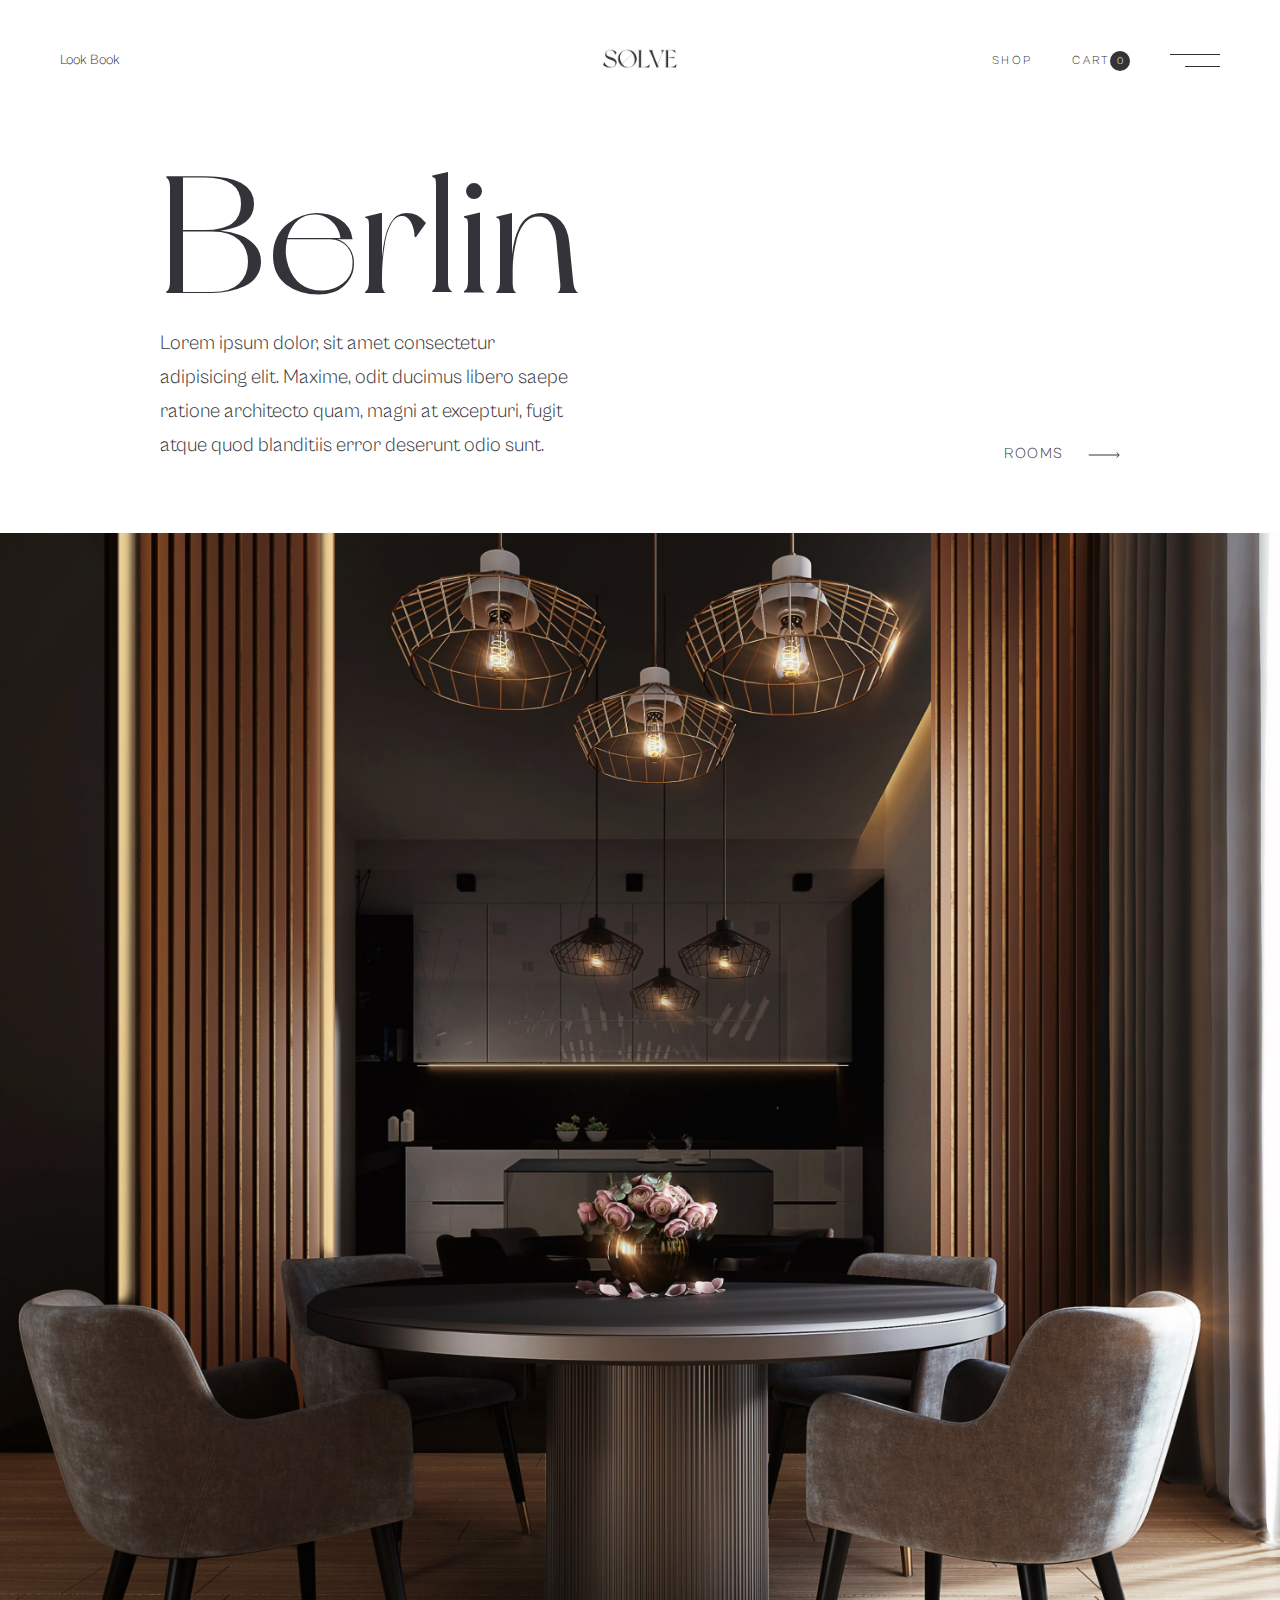
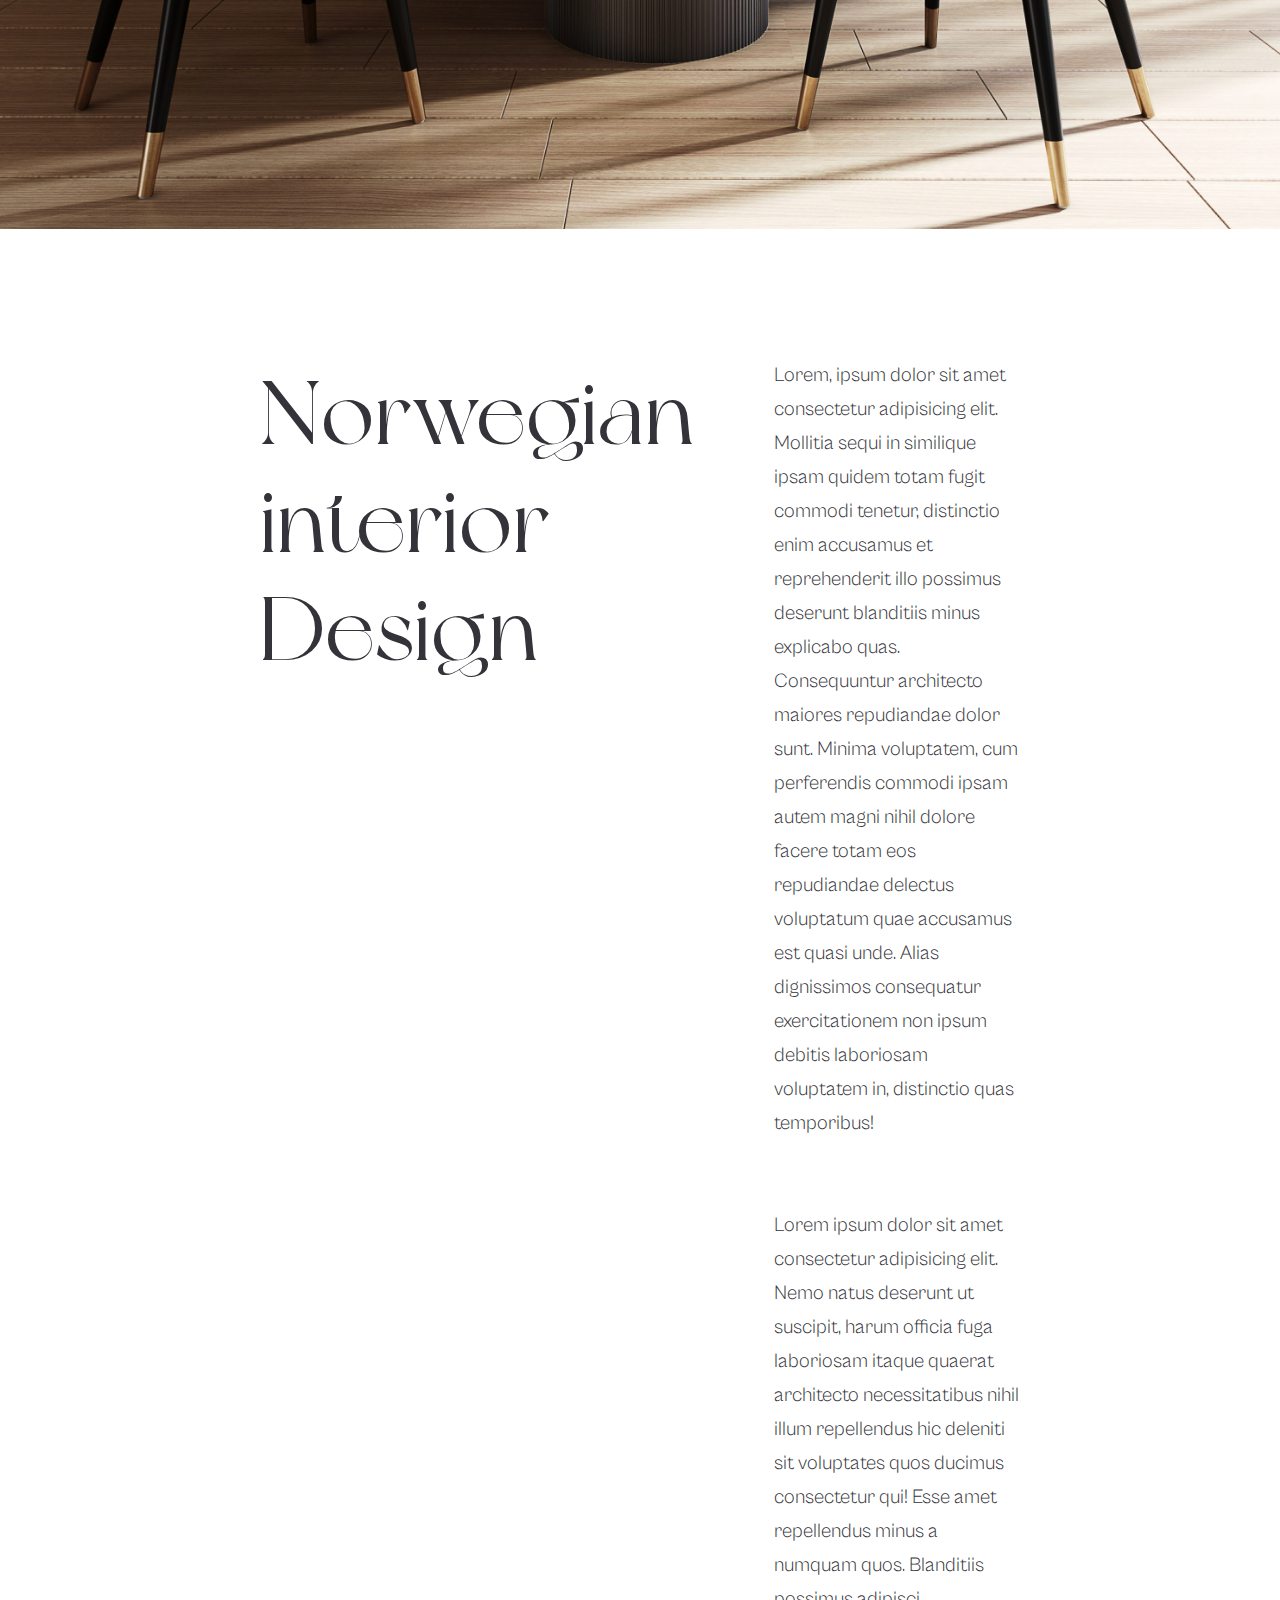
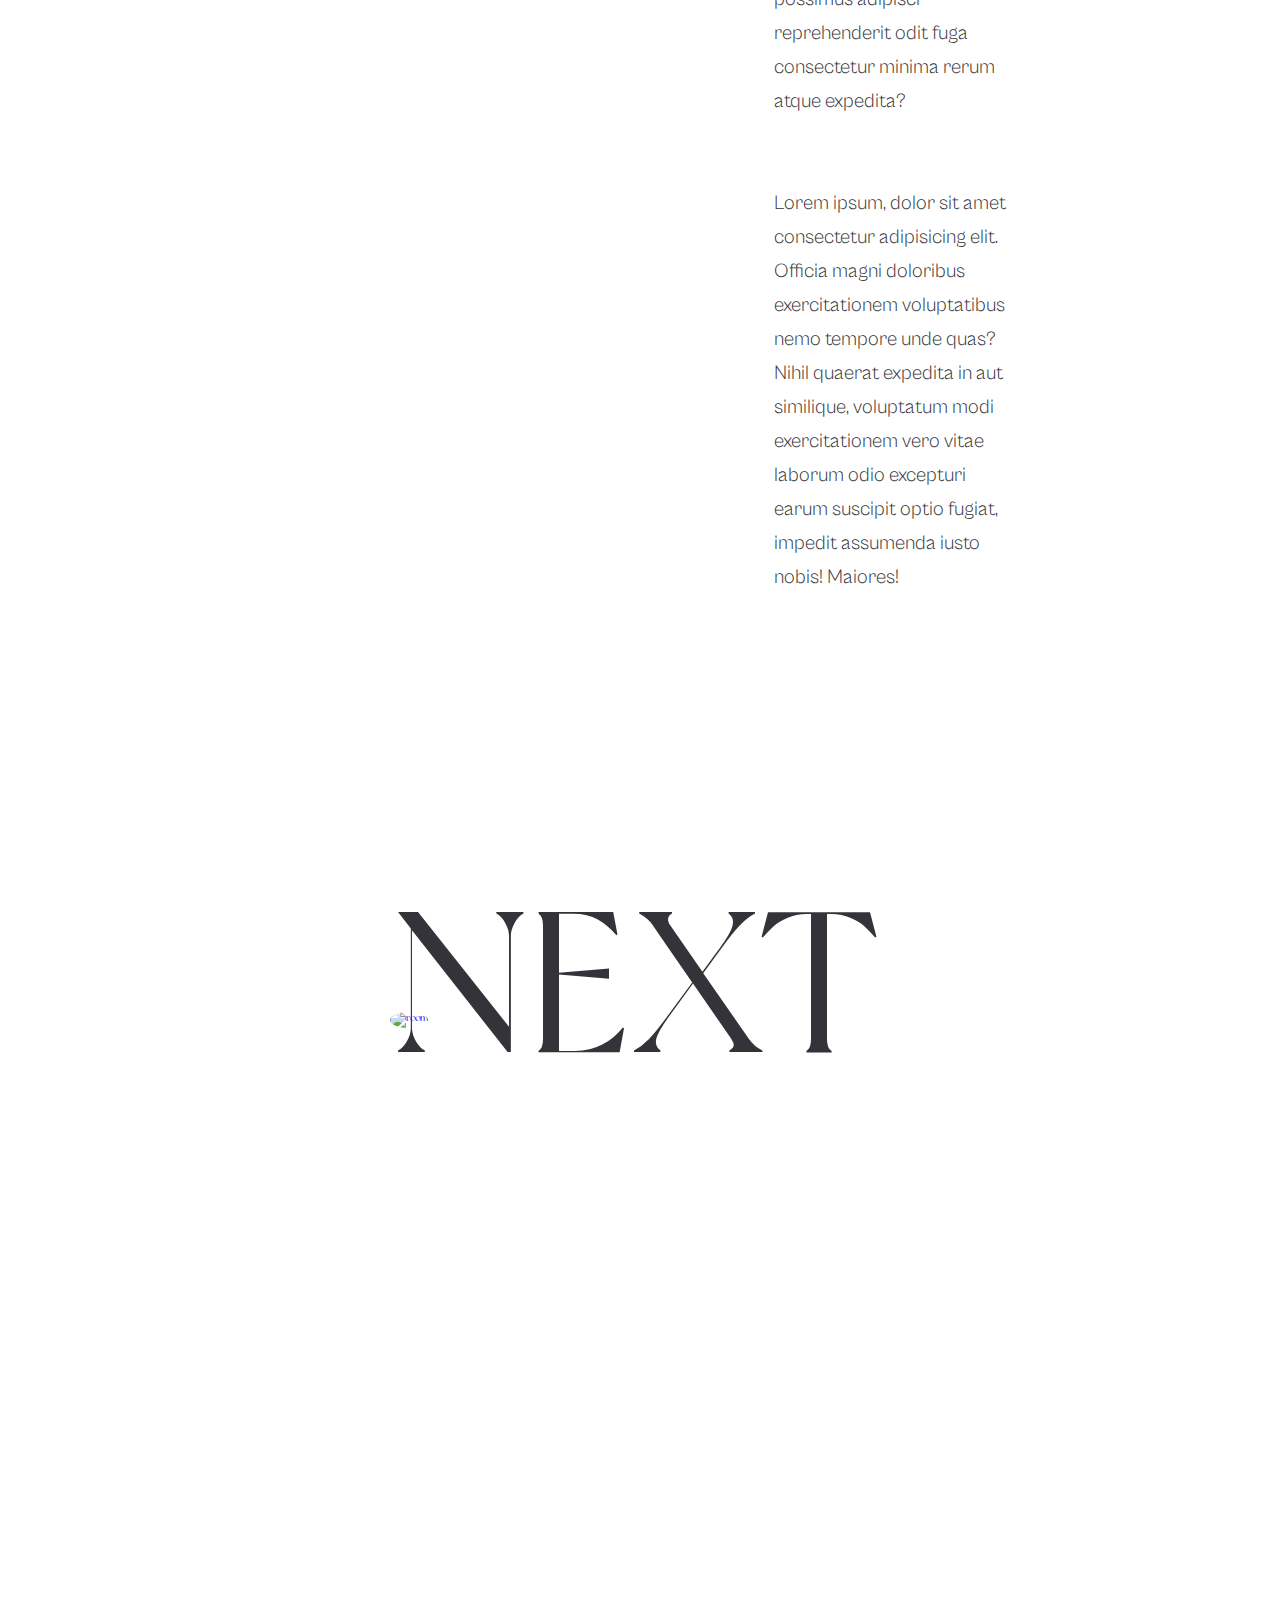
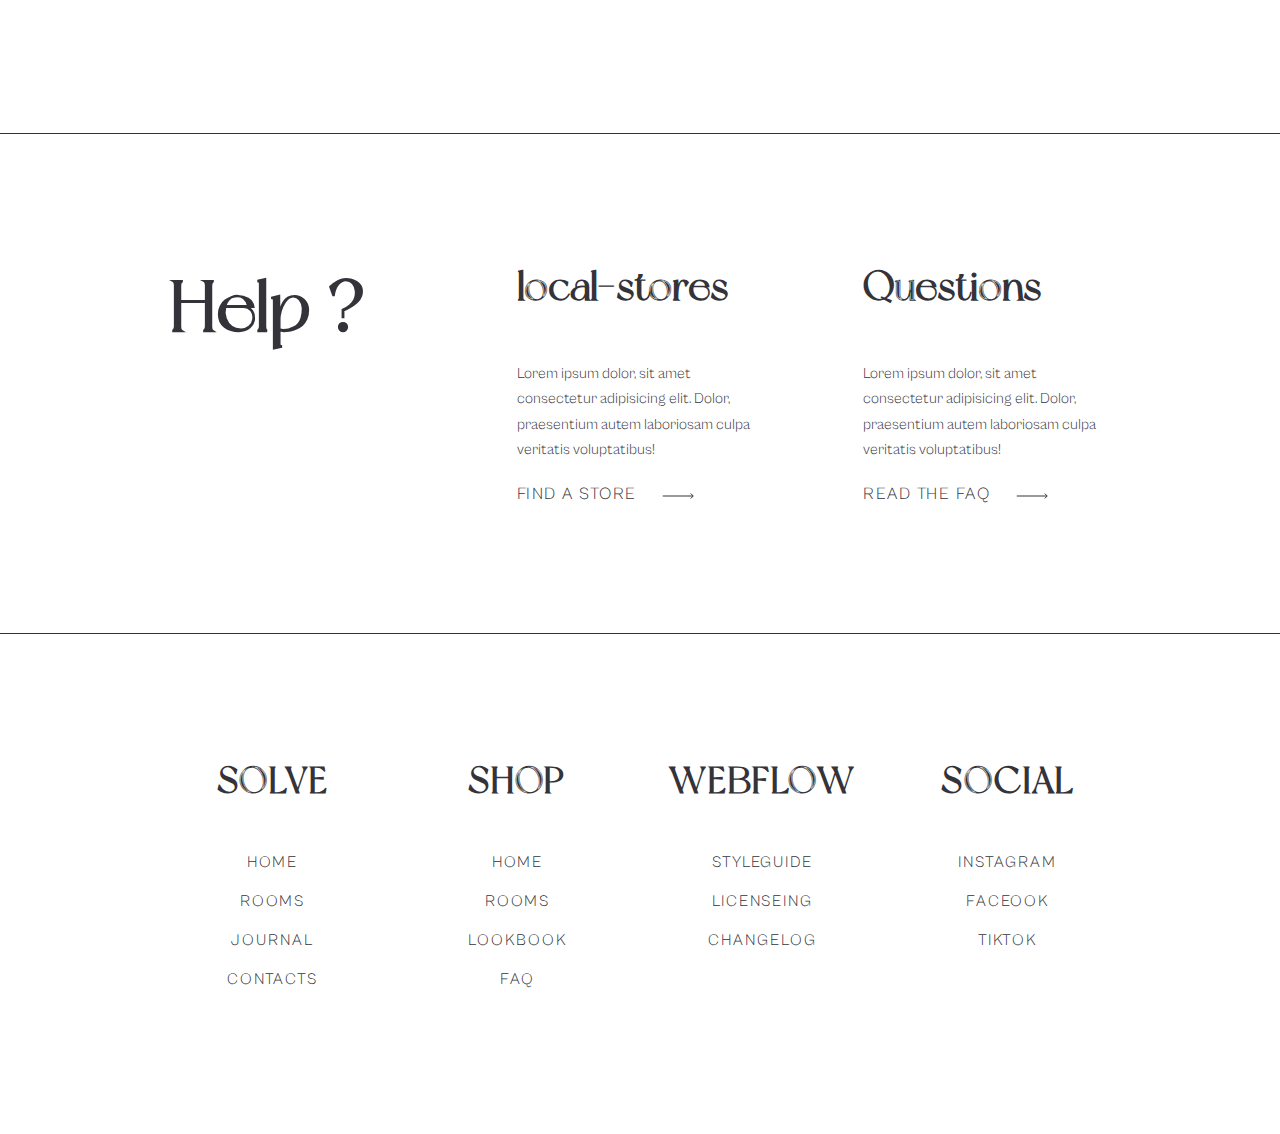
==== commit 26d2d80b: "updated my responsive design" ====
--- a/berlin.html
+++ b/berlin.html
@@ -106,11 +106,12 @@
     <section class="next">
       <div class="next__wrapper">
         <figure class="composition">
-          <h1 class="heading-primary">NEXT</h1>
-          <figure class="composition">
+            <a href="/madrid.html" class="image-link">
+              <h1 class="heading-primary">NEXT</h1>
               <img src="/assets/images/Mardrid.jpg" alt="room" />
-          </figure>
-        </figure>
+            </figure>
+          </a>
+
       </div>
     </section>
     <section class="help">
--- a/css/main.css
+++ b/css/main.css
@@ -1 +1 @@
-@-webkit-keyframes shake{0%{-webkit-transform:translate(1px, 1px) rotate(0deg);transform:translate(1px, 1px) rotate(0deg)}10%{-webkit-transform:translate(-1px, -2px) rotate(-1deg);transform:translate(-1px, -2px) rotate(-1deg)}20%{-webkit-transform:translate(-3px, 0px) rotate(1deg);transform:translate(-3px, 0px) rotate(1deg)}30%{-webkit-transform:translate(3px, 2px) rotate(0deg);transform:translate(3px, 2px) rotate(0deg)}40%{-webkit-transform:translate(1px, -1px) rotate(1deg);transform:translate(1px, -1px) rotate(1deg)}50%{-webkit-transform:translate(-1px, 2px) rotate(-1deg);transform:translate(-1px, 2px) rotate(-1deg)}60%{-webkit-transform:translate(-3px, 1px) rotate(0deg);transform:translate(-3px, 1px) rotate(0deg)}70%{-webkit-transform:translate(3px, 1px) rotate(-1deg);transform:translate(3px, 1px) rotate(-1deg)}80%{-webkit-transform:translate(-1px, -1px) rotate(1deg);transform:translate(-1px, -1px) rotate(1deg)}90%{-webkit-transform:translate(1px, 2px) rotate(0deg);transform:translate(1px, 2px) rotate(0deg)}100%{-webkit-transform:translate(1px, -2px) rotate(-1deg);transform:translate(1px, -2px) rotate(-1deg)}}@keyframes shake{0%{-webkit-transform:translate(1px, 1px) rotate(0deg);transform:translate(1px, 1px) rotate(0deg)}10%{-webkit-transform:translate(-1px, -2px) rotate(-1deg);transform:translate(-1px, -2px) rotate(-1deg)}20%{-webkit-transform:translate(-3px, 0px) rotate(1deg);transform:translate(-3px, 0px) rotate(1deg)}30%{-webkit-transform:translate(3px, 2px) rotate(0deg);transform:translate(3px, 2px) rotate(0deg)}40%{-webkit-transform:translate(1px, -1px) rotate(1deg);transform:translate(1px, -1px) rotate(1deg)}50%{-webkit-transform:translate(-1px, 2px) rotate(-1deg);transform:translate(-1px, 2px) rotate(-1deg)}60%{-webkit-transform:translate(-3px, 1px) rotate(0deg);transform:translate(-3px, 1px) rotate(0deg)}70%{-webkit-transform:translate(3px, 1px) rotate(-1deg);transform:translate(3px, 1px) rotate(-1deg)}80%{-webkit-transform:translate(-1px, -1px) rotate(1deg);transform:translate(-1px, -1px) rotate(1deg)}90%{-webkit-transform:translate(1px, 2px) rotate(0deg);transform:translate(1px, 2px) rotate(0deg)}100%{-webkit-transform:translate(1px, -2px) rotate(-1deg);transform:translate(1px, -2px) rotate(-1deg)}}*,*::before,*::after{margin:0;padding:0;-webkit-box-sizing:inherit;box-sizing:inherit}body{-webkit-box-sizing:border-box;box-sizing:border-box}li{list-style:none}a{display:inline-block;text-decoration:none}@font-face{font-family:"New York";src:url("/assets/fonts/new-york.ttf")}@font-face{font-family:"Cabinet Grotesk";src:url("/assets/fonts/CabinetGrotesk.ttf")}html{font-size:62.5%}@media only screen and (max-width: 75em){html{font-size:56.25%}}@media only screen and (max-width: 56.25em){html{font-size:50%}}@media only screen and (max-width: 47.5em){html{font-size:46.5%}}@media only screen and (max-width: 37.5em){html{font-size:40%}}@media only screen and (min-width: 112.5em){html{font-size:75%}}body{font-family:"New york"}.heading-primary{font-size:13vw;font-weight:400;line-height:1;color:#fff;text-transform:uppercase;font-family:"New york"}.heading-secondary{font-size:6vw;font-weight:400;line-height:1.2;color:#343339;font-family:"New york"}.heading-tertiary{font-size:4vw;color:#fff;line-height:1;text-transform:uppercase;text-align:center}@media only screen and (max-width: 56.25em){.heading-tertiary{font-size:10rem}}@media only screen and (max-width: 47.5em){.heading-tertiary{font-size:14rem}}@media only screen and (max-width: 37.5em){.heading-tertiary{font-size:7rem}}.heading-university{font-size:8vh;color:#343339;font-family:"New york"}.paragraph{color:#343339;font-size:2rem;font-family:"Cabinet Grotesk";line-height:1.7}.number-con{height:2rem;width:2rem;border-radius:50%;background-color:#fff;position:relative}.number-con span{font-size:1rem;color:#343339;position:absolute;top:50%;left:50%;-webkit-transform:translate(-50%, -50%);-ms-transform:translate(-50%, -50%);transform:translate(-50%, -50%)}.number-con-black{height:2rem;width:2rem;border-radius:50%;background-color:#343339;position:relative}.number-con-black span{font-size:1rem;color:#fff;position:absolute;top:50%;left:50%;-webkit-transform:translate(-50%, -50%);-ms-transform:translate(-50%, -50%);transform:translate(-50%, -50%)}.mb-big{margin-bottom:6.4rem}.mb-mid{margin-bottom:3.2rem}.mt-big{margin-top:4rem}.center{text-align:center;margin:1.5rem 0}.small{font-size:1.7rem;margin-top:2rem}.blue{background-color:blue !important;position:absolute;top:50%;left:50%;-webkit-transform:translate(-50%, -50%);-ms-transform:translate(-50%, -50%);transform:translate(-50%, -50%);text-align:center}.arrow{color:#fff;padding-left:2rem}.btn,.btn:link,.btn:visited{display:inline-block;background-color:rgba(0,0,0,0);font-size:2rem;font-family:"Cabinet Grotesk";color:#fff;padding:2.4rem 4rem 2.4rem 4rem;border:#fff 1px solid;border-radius:5rem}.btn:active,.btn:hover{background-image:-webkit-gradient(linear, left top, right top, from(#ffffff), color-stop(50%, #ffffff), color-stop(50%, transparent), color-stop(0%, transparent));background-image:linear-gradient(90deg, #ffffff 0%, #ffffff 50%, transparent 50%, transparent 0%);color:#aaa;-webkit-transition:all .1s ease-in;transition:all .1s ease-in}.btn-white,.btn-white:link,.btn-white:visited{display:inline-block;background-color:rgba(0,0,0,0);font-size:2rem;font-family:"Cabinet Grotesk";margin-top:6rem;color:#343339;padding:2.4rem 4rem 2.4rem 4rem;border:#343339 1px solid;border-radius:5rem}@media only screen and (max-width: 37.5em){.btn-white,.btn-white:link,.btn-white:visited{margin-left:6rem}}.btn-white:active,.btn-white:hover{border:#343339 2px solid;-webkit-transition:all .1s ease-in;transition:all .1s ease-in}.link,.link :link,.link:visited{display:inline-block;font-size:1.5rem;font-family:"Cabinet Grotesk";text-decoration:none;letter-spacing:1.5px;text-transform:uppercase;color:#343339}.link:active,.link:hover{color:#aaa}.image-link,.image-link:link,.image-link:visited{display:inline-block;border-radius:50%}.image-link:active,.image-link:hover{-webkit-animation:shake .5s;animation:shake .5s;-webkit-animation-iteration-count:infinite;animation-iteration-count:infinite}.container{background-image:url(/assets/images/hero__img.png);background-size:cover;background-position:right;height:130vh}@media only screen and (max-width: 47.5em){.container{height:100vh}}.container .header__main--textbox{position:absolute;top:50%;left:50%;-webkit-transform:translate(-50%, -50%);-ms-transform:translate(-50%, -50%);transform:translate(-50%, -50%);text-align:center;padding-top:16rem}.navigation{padding:5rem 6rem;font-family:"Cabinet Grotesk";font-weight:400;position:relative;color:#fff}@media only screen and (max-width: 56.25em){.navigation{display:none}}.navigation.dark{color:#343339}.navigation__nav{display:-webkit-box;display:-ms-flexbox;display:flex;-webkit-box-pack:justify;-ms-flex-pack:justify;justify-content:space-between;-webkit-box-align:center;-ms-flex-align:center;align-items:center}.navigation__nav--action{font-size:1.4rem;color:inherit}.navigation__nav li a{font-size:1.2rem;line-height:175%;letter-spacing:.2em;font-weight:400;text-transform:uppercase;color:inherit}.navigation__nav--logo{width:7.5rem;position:absolute;top:50%;left:50%;-webkit-transform:translate(-50%, -50%);-ms-transform:translate(-50%, -50%);transform:translate(-50%, -50%)}.navigation__nav--logo img{width:100%}.navigation__nav--nav{display:-webkit-box;display:-ms-flexbox;display:flex;-webkit-box-pack:center;-ms-flex-pack:center;justify-content:center;-webkit-box-align:center;-ms-flex-align:center;align-items:center;gap:4rem}.navigation__nav--items{display:-webkit-box;display:-ms-flexbox;display:flex;-webkit-box-pack:center;-ms-flex-pack:center;justify-content:center;-webkit-box-align:center;-ms-flex-align:center;align-items:center}.navigation__nav--items--input{display:none}@media only screen and (max-width: 75em){.navigation__nav--items--input:checked+.navigation__nav--items--button .navigation__nav--items--button--icon{-webkit-transform:rotate(-45deg);-ms-transform:rotate(-45deg);transform:rotate(-45deg)}.navigation__nav--items--input:checked+.navigation__nav--items--button .navigation__nav--items--button--icon::after{width:100%;-webkit-transform:rotate(-270deg);-ms-transform:rotate(-270deg);transform:rotate(-270deg);top:0}.navigation__nav--items--button{display:block;width:5rem;height:1.3rem;cursor:pointer;display:-webkit-box;display:-ms-flexbox;display:flex;-webkit-box-pack:start;-ms-flex-pack:start;justify-content:flex-start;-webkit-box-align:start;-ms-flex-align:start;align-items:flex-start}.navigation__nav--items--button--icon{position:relative;display:block;width:100%;height:1px;background-color:#343339;-webkit-transition:trans;transition:trans}.navigation__nav--items--button--icon::after{content:"";position:absolute;background-color:currentColor;-webkit-transition:all .3s;transition:all .3s;width:70%;top:1.2rem;right:0;display:block;height:1px}}.navigation__nav--items--button{width:5rem;height:1.3rem;cursor:pointer;-webkit-box-pack:start;-ms-flex-pack:start;justify-content:flex-start;-webkit-box-align:start;-ms-flex-align:start;align-items:flex-start}@media only screen and (max-width: 56.25em){.navigation__nav--items--button{display:block}}.navigation__nav--items--button--icon{position:relative;display:block;width:100%;height:1px;background-color:currentColor}.navigation__nav--items--button--icon::after{content:"";position:absolute;background-color:currentColor;-webkit-transition:all .3s;transition:all .3s;width:70%;top:1.2rem;right:0;display:block;height:1px}.mobile-navigation{display:none;padding:5rem 6rem;font-family:"Cabinet Grotesk";font-weight:400;position:relative;color:#fff}.mobile-navigation.dark{color:#343339}.mobile-navigation__nav{display:-webkit-box;display:-ms-flexbox;display:flex;-webkit-box-pack:justify;-ms-flex-pack:justify;justify-content:space-between;-webkit-box-align:center;-ms-flex-align:center;align-items:center}.mobile-navigation__nav a{font-size:1.2rem;line-height:175%;letter-spacing:.2em;font-weight:400;text-transform:uppercase;color:inherit}.mobile-navigation__nav--logo{width:7.5rem}.mobile-navigation__nav--logo img{width:100%}@media only screen and (max-width: 56.25em){.mobile-navigation__nav--input:checked+.mobile-navigation__nav--button .mobile-navigation__nav--button--icon{-webkit-transform:rotate(-45deg);-ms-transform:rotate(-45deg);transform:rotate(-45deg)}.mobile-navigation__nav--input:checked+.mobile-navigation__nav--button .mobile-navigation__nav--button--icon::after{width:100%;-webkit-transform:rotate(-270deg);-ms-transform:rotate(-270deg);transform:rotate(-270deg);top:0}.mobile-navigation__nav--button{display:block;width:5rem;height:1.3rem;cursor:pointer;display:-webkit-box;display:-ms-flexbox;display:flex;-webkit-box-pack:start;-ms-flex-pack:start;justify-content:flex-start;-webkit-box-align:start;-ms-flex-align:start;align-items:flex-start}.mobile-navigation__nav--button--icon{position:relative;display:block;width:100%;height:1px;background-color:#343339}.mobile-navigation__nav--button--icon::after{content:"";position:absolute;background-color:currentColor;-webkit-transition:all .3s;transition:all .3s;width:70%;top:1.2rem;right:0;display:block;height:1px}}.mobile-navigation__nav--button{width:5rem;height:1.3rem;cursor:pointer;-webkit-box-pack:start;-ms-flex-pack:start;justify-content:flex-start;-webkit-box-align:start;-ms-flex-align:start;align-items:flex-start}@media only screen and (max-width: 56.25em){.mobile-navigation__nav--button{display:block}}.mobile-navigation__nav--button--icon{position:relative;display:block;width:100%;height:1px;background-color:currentColor}.mobile-navigation__nav--button--icon::after{content:"";position:absolute;background-color:currentColor;-webkit-transition:all .3s;transition:all .3s;width:70%;top:1.2rem;right:0;display:block;height:1px}#mobile-navigation__nav--button{display:none}@media only screen and (max-width: 56.25em){.mobile-navigation{display:block}}.footer__wrapper{background-color:#fff;padding:12.5rem 15rem}@media only screen and (max-width: 75em){.footer__wrapper{padding:5rem 5rem}}@media only screen and (max-width: 56.25em){.footer__wrapper{padding:7rem 7rem}}@media only screen and (max-width: 47.5em){.footer__wrapper{padding:3rem 3rem}}.footer__wrapper--row{display:grid;grid-template-columns:1fr 1fr 1fr 1fr;justify-items:center}@media only screen and (max-width: 75em){.footer__wrapper--row{grid-template-columns:repeat(4, 1fr)}}@media only screen and (max-width: 56.25em){.footer__wrapper--row{grid-template-columns:1fr}}@media only screen and (max-width: 25em){.footer__wrapper--row{grid-template-columns:1fr;justify-items:center}}@media only screen and (max-width: 75em){.footer__wrapper--row--col{margin-top:4rem}}@media only screen and (max-width: 56.25em){.footer__wrapper--row--col{margin-top:4rem}}@media only screen and (max-width: 25em){.footer__wrapper--row--col{margin-top:6rem;text-align:center}}.footer__wrapper--row--col h3{font-size:3.6rem;letter-spacing:1.6px;margin-bottom:5rem;color:#343339;text-transform:capitalize}@media only screen and (max-width: 47.5em){.footer__wrapper--row--col h3{font-size:3rem;margin-bottom:4rem}}.footer__wrapper--row--col ul{text-align:center;text-transform:uppercase}.footer__wrapper--row--col a{display:inline-block;font-size:1.6rem;font-family:"Cabinet Grotesk";margin-bottom:2rem;color:#343339;text-align:center;cursor:pointer;letter-spacing:1.9px}@media only screen and (max-width: 75em){.footer__wrapper--row--col a{font-size:1.4rem;margin-bottom:1.5rem}}.about{padding:12rem 15rem;border-bottom:#343339 1px solid}@media only screen and (max-width: 75em){.about{padding:5rem 5rem}}.about__main{display:grid;grid-template-columns:1fr 1fr 1fr;gap:7.4rem;padding:9rem 1rem}@media only screen and (max-width: 75em){.about__main{grid-template-columns:1fr 1fr 1fr;gap:3rem}}@media only screen and (max-width: 47.5em){.about__main{grid-template-columns:1fr}}.about__main .box{display:-webkit-box;display:-ms-flexbox;display:flex;-webkit-box-orient:vertical;-webkit-box-direction:normal;-ms-flex-direction:column;flex-direction:column}.about__main .box__wrapper{position:relative}.about__main .box__wrapper .circle-con{height:8rem;width:8rem;border-radius:50%;background-color:#343339;position:absolute;top:3rem;z-index:1;right:2rem}.about__main .box__wrapper .circle-con span{font-size:1rem;color:#fff;text-align:center;position:absolute;top:50%;left:50%;-webkit-transform:translate(-50%, -50%);-ms-transform:translate(-50%, -50%);transform:translate(-50%, -50%)}.about__main .box .text{text-align:center}.about__main .box .composition{position:relative}.about__main img{width:100%;border-radius:50rem;margin-bottom:3.2rem}.info{padding:12.8rem 26.1rem 20.7rem 25.9rem;background-color:#fff}@media only screen and (max-width: 75em){.info{padding:4rem 12rem}}@media only screen and (max-width: 56.25em){.info{padding:4rem 9rem}}@media only screen and (max-width: 47.5em){.info{padding:4rem 5rem}}.info__wrapper{display:grid;grid-template-columns:1.5fr 1.5fr;gap:8rem}@media only screen and (max-width: 47.5em){.info__wrapper{display:-webkit-box;display:-ms-flexbox;display:flex;-webkit-box-orient:vertical;-webkit-box-direction:normal;-ms-flex-direction:column;flex-direction:column}.info__wrapper br{display:none}}.description{background-image:url(/assets/images/composition.jpg);height:100vh;background-size:cover;background-position:center;position:relative}.description__wrapper{padding:2rem 2rem}.description__wrapper--composition{position:absolute;top:50%;left:50%;-webkit-transform:translate(-50%, -50%);-ms-transform:translate(-50%, -50%);transform:translate(-50%, -50%);width:50vw}.description__wrapper--composition img{width:100%}.rooms{background-color:#fff;padding:12.8rem 16rem;border-bottom:#343339 1px solid}@media only screen and (max-width: 75em){.rooms{padding:4rem 4rem}}.rooms__wrapper--textbox{display:-webkit-box;display:-ms-flexbox;display:flex;-webkit-box-orient:vertical;-webkit-box-direction:normal;-ms-flex-direction:column;flex-direction:column;-webkit-box-align:center;-ms-flex-align:center;align-items:center;-webkit-box-pack:center;-ms-flex-pack:center;justify-content:center}.rooms__composition{display:grid;grid-template-columns:1fr 1fr 1fr;gap:6.4rem;margin-top:9.6rem}@media only screen and (max-width: 56.25em){.rooms__composition{grid-template-columns:1fr}}.rooms__composition img{width:100%;border-radius:50%}@media only screen and (max-width: 56.25em){.rooms__composition img{border-radius:30%}}.rooms__composition--image{position:relative}.rooms__composition--image h3{position:absolute;top:50%;left:50%;-webkit-transform:translate(-50%, -50%);-ms-transform:translate(-50%, -50%);transform:translate(-50%, -50%)}.stores{padding:12rem 16rem}@media only screen and (max-width: 75em){.stores{padding:7rem 1rem}}@media only screen and (max-width: 56.25em){.stores{padding:4rem 1rem}}.stores__wrapper h3{text-align:center}.stores__wrapper__main{display:grid;grid-template-columns:1fr 1fr;gap:9.6rem}@media only screen and (max-width: 47.5em){.stores__wrapper__main{grid-template-columns:1fr;gap:4rem}}.stores__wrapper__main--box{display:-webkit-box;display:-ms-flexbox;display:flex;-webkit-box-align:center;-ms-flex-align:center;align-items:center;-webkit-box-pack:center;-ms-flex-pack:center;justify-content:center;gap:4rem;margin-top:6rem}@media only screen and (max-width: 75em){.stores__wrapper__main--box{-webkit-box-orient:vertical;-webkit-box-direction:normal;-ms-flex-direction:column;flex-direction:column;-webkit-box-pack:center;-ms-flex-pack:center;justify-content:center;-webkit-box-align:center;-ms-flex-align:center;align-items:center}}.stores__wrapper__main--box--composition{width:30rem;height:30rem}.stores__wrapper__main--box--composition img{width:100%;border-radius:50%}.stores__wrapper__main--box--text h4{color:#343339;font-size:3.6rem;margin-bottom:2.5rem}.stores__wrapper__main--box--text p{color:#343339;font-size:1.8rem;font-family:"Cabinet Grotesk";margin-bottom:2.5rem}.hero{padding:3rem 16rem}@media only screen and (max-width: 56.25em){.hero{padding:1rem 4rem}}.hero__wrapper{display:grid;grid-template-columns:1.5fr 2.5fr;margin-bottom:4rem}@media only screen and (max-width: 56.25em){.hero__wrapper{grid-template-columns:1fr}}.hero__wrapper--text-wrapper h1{margin-bottom:1rem;color:#343339;text-transform:none}@media only screen and (max-width: 56.25em){.hero__wrapper--text-wrapper h1{margin-top:5rem}}.hero__wrapper a{display:inline-block;justify-self:flex-end;-ms-flex-item-align:end;align-self:flex-end}@media only screen and (max-width: 56.25em){.hero__wrapper a{margin-top:5rem;justify-self:flex-start}}.hero__composition img{width:100%;height:100%}.info{padding:12.8rem 26.1rem 20.7rem 25.9rem;background-color:#fff}@media only screen and (max-width: 75em){.info{padding:4rem 5rem}}@media only screen and (max-width: 56.25em){.info{padding:4rem 2rem}}@media only screen and (max-width: 47.5em){.info{padding:4rem 5rem}}.info__wrapper{display:grid;grid-template-columns:1.5fr 1.5fr;gap:8rem}@media only screen and (max-width: 47.5em){.info__wrapper{display:-webkit-box;display:-ms-flexbox;display:flex;-webkit-box-orient:vertical;-webkit-box-direction:normal;-ms-flex-direction:column;flex-direction:column;gap:4rem}.info__wrapper br{display:none}}.next{padding:21rem 6rem;border-bottom:#343339 1px solid}@media only screen and (max-width: 56.25em){.next{padding:12rem 1rem}}@media only screen and (max-width: 37.5em){.next{padding:30rem 0rem}}.next__wrapper h1{font-size:20rem;color:#343339;position:absolute;top:0;left:-15%;z-index:1}.next__wrapper .composition{margin:0 auto;position:relative;width:50rem;height:50rem}@media only screen and (max-width: 47.5em){.next__wrapper .composition{width:40rem;height:40rem}}.next__wrapper img{width:100%;border-radius:50%}.help{display:none;padding:12.8rem 17rem;border-bottom:#343339 1px solid}@media only screen and (max-width: 56.25em){.help{padding:12rem 3rem}}.help__wrapper{display:grid;grid-template-columns:repeat(3, 1fr);gap:10rem;-ms-flex-line-pack:start;align-content:flex-start}.help__wrapper h4{font-size:4rem;color:#343339;margin-bottom:5rem}.help__wrapper p{font-size:1.5rem;margin-bottom:2rem}.help__wrapper a{display:inline-block;font-size:1.7rem}.hero{padding:1rem 16rem}@media only screen and (max-width: 56.25em){.hero{padding:1rem 4rem}}.hero__wrapper{display:grid;grid-template-columns:1.5fr 2.5fr}@media only screen and (max-width: 56.25em){.hero__wrapper{grid-template-columns:1fr}}.hero__wrapper--text-wrapper h1{margin-bottom:4rem;color:#343339;text-transform:none}@media only screen and (max-width: 56.25em){.hero__wrapper--text-wrapper h1{margin-top:5rem}}.hero__wrapper a{display:inline-block;justify-self:flex-end;-ms-flex-item-align:end;align-self:flex-end}@media only screen and (max-width: 56.25em){.hero__wrapper a{margin-top:5rem;justify-self:flex-start}}.hero__composition{background-size:cover;margin-top:5rem}.hero__composition img{width:100%}.info{padding:12.8rem 26.1rem 20.7rem 25.9rem;background-color:#fff}@media only screen and (max-width: 75em){.info{padding:4rem 12rem}}@media only screen and (max-width: 56.25em){.info{padding:4rem 9rem}}@media only screen and (max-width: 47.5em){.info{padding:4rem 5rem}}.info__wrapper{display:grid;grid-template-columns:1.5fr 1.5fr;gap:8rem}@media only screen and (max-width: 47.5em){.info__wrapper{display:-webkit-box;display:-ms-flexbox;display:flex;-webkit-box-orient:vertical;-webkit-box-direction:normal;-ms-flex-direction:column;flex-direction:column;gap:4rem}}.next{padding:21rem 6rem;border-bottom:#343339 1px solid}.next__wrapper h1{color:#343339;position:absolute;top:-22%;left:9%}.next__wrapper .composition{position:relative;margin:0 auto;width:60rem;height:60rem}.next__wrapper .composition img{width:100%;border-radius:50%}.help{padding:12.8rem 17rem;border-bottom:#343339 1px solid}.help__wrapper{display:grid;grid-template-columns:repeat(3, 1fr);gap:10rem;-ms-flex-line-pack:start;align-content:flex-start}.help__wrapper h4{font-size:4rem;color:#343339;margin-bottom:5rem}.help__wrapper p{font-size:1.5rem;margin-bottom:2rem}.help__wrapper a{display:inline-block;font-size:1.7rem}+@-webkit-keyframes shake{0%{-webkit-transform:translate(1px, 1px) rotate(0deg);transform:translate(1px, 1px) rotate(0deg)}10%{-webkit-transform:translate(-1px, -2px) rotate(-1deg);transform:translate(-1px, -2px) rotate(-1deg)}20%{-webkit-transform:translate(-3px, 0px) rotate(1deg);transform:translate(-3px, 0px) rotate(1deg)}30%{-webkit-transform:translate(3px, 2px) rotate(0deg);transform:translate(3px, 2px) rotate(0deg)}40%{-webkit-transform:translate(1px, -1px) rotate(1deg);transform:translate(1px, -1px) rotate(1deg)}50%{-webkit-transform:translate(-1px, 2px) rotate(-1deg);transform:translate(-1px, 2px) rotate(-1deg)}60%{-webkit-transform:translate(-3px, 1px) rotate(0deg);transform:translate(-3px, 1px) rotate(0deg)}70%{-webkit-transform:translate(3px, 1px) rotate(-1deg);transform:translate(3px, 1px) rotate(-1deg)}80%{-webkit-transform:translate(-1px, -1px) rotate(1deg);transform:translate(-1px, -1px) rotate(1deg)}90%{-webkit-transform:translate(1px, 2px) rotate(0deg);transform:translate(1px, 2px) rotate(0deg)}100%{-webkit-transform:translate(1px, -2px) rotate(-1deg);transform:translate(1px, -2px) rotate(-1deg)}}@keyframes shake{0%{-webkit-transform:translate(1px, 1px) rotate(0deg);transform:translate(1px, 1px) rotate(0deg)}10%{-webkit-transform:translate(-1px, -2px) rotate(-1deg);transform:translate(-1px, -2px) rotate(-1deg)}20%{-webkit-transform:translate(-3px, 0px) rotate(1deg);transform:translate(-3px, 0px) rotate(1deg)}30%{-webkit-transform:translate(3px, 2px) rotate(0deg);transform:translate(3px, 2px) rotate(0deg)}40%{-webkit-transform:translate(1px, -1px) rotate(1deg);transform:translate(1px, -1px) rotate(1deg)}50%{-webkit-transform:translate(-1px, 2px) rotate(-1deg);transform:translate(-1px, 2px) rotate(-1deg)}60%{-webkit-transform:translate(-3px, 1px) rotate(0deg);transform:translate(-3px, 1px) rotate(0deg)}70%{-webkit-transform:translate(3px, 1px) rotate(-1deg);transform:translate(3px, 1px) rotate(-1deg)}80%{-webkit-transform:translate(-1px, -1px) rotate(1deg);transform:translate(-1px, -1px) rotate(1deg)}90%{-webkit-transform:translate(1px, 2px) rotate(0deg);transform:translate(1px, 2px) rotate(0deg)}100%{-webkit-transform:translate(1px, -2px) rotate(-1deg);transform:translate(1px, -2px) rotate(-1deg)}}@-webkit-keyframes toggle{0%{width:80%}50%{width:100%}80%{width:130%}100%{width:100%}}@keyframes toggle{0%{width:80%}50%{width:100%}80%{width:130%}100%{width:100%}}*,*::before,*::after{margin:0;padding:0;-webkit-box-sizing:inherit;box-sizing:inherit}body{-webkit-box-sizing:border-box;box-sizing:border-box}li{list-style:none}a{display:inline-block;text-decoration:none}@font-face{font-family:"New York";src:url("/assets/fonts/new-york.ttf")}@font-face{font-family:"Cabinet Grotesk";src:url("/assets/fonts/CabinetGrotesk.ttf")}html{font-size:62.5%}@media only screen and (max-width: 75em){html{font-size:56.25%}}@media only screen and (max-width: 56.25em){html{font-size:50%}}@media only screen and (max-width: 47.5em){html{font-size:46.5%}}@media only screen and (max-width: 37.5em){html{font-size:40%}}@media only screen and (min-width: 112.5em){html{font-size:75%}}body{font-family:"New york"}.heading-primary{font-size:clamp(11rem,17vw,13vw);font-weight:400;line-height:1;color:#fff;text-transform:uppercase;font-family:"New york"}.heading-secondary{font-size:clamp(9rem,14vw,6vw);font-weight:400;line-height:1.2;color:#343339;font-family:"New york"}.heading-tertiary{font-size:4vw;color:#fff;line-height:1;text-transform:uppercase;text-align:center}@media only screen and (max-width: 56.25em){.heading-tertiary{font-size:10rem}}@media only screen and (max-width: 47.5em){.heading-tertiary{font-size:14rem}}@media only screen and (max-width: 37.5em){.heading-tertiary{font-size:10rem}}.heading-university{font-size:8vh;color:#343339;font-family:"New york"}.paragraph{color:#343339;font-size:2rem;font-family:"Cabinet Grotesk";line-height:1.7}.number-con{height:2rem;width:2rem;border-radius:50%;background-color:#fff;position:relative}.number-con span{font-size:1rem;color:#343339;position:absolute;top:50%;left:50%;-webkit-transform:translate(-50%, -50%);-ms-transform:translate(-50%, -50%);transform:translate(-50%, -50%)}.number-con-black{height:2rem;width:2rem;border-radius:50%;background-color:#343339;position:relative}.number-con-black span{font-size:1rem;color:#fff;position:absolute;top:50%;left:50%;-webkit-transform:translate(-50%, -50%);-ms-transform:translate(-50%, -50%);transform:translate(-50%, -50%)}.mb-big{margin-bottom:6.4rem}.mb-mid{margin-bottom:3.2rem}.mt-big{margin-top:4rem}.center{text-align:center;margin:1.5rem 0}.small{font-size:1.7rem;margin-top:2rem}.blue{background-color:blue !important;position:absolute;top:50%;left:50%;-webkit-transform:translate(-50%, -50%);-ms-transform:translate(-50%, -50%);transform:translate(-50%, -50%);text-align:center}.arrow{color:#fff;padding-left:2rem}.btn,.btn:link,.btn:visited{display:inline-block;background-color:rgba(0,0,0,0);font-size:2rem;font-family:"Cabinet Grotesk";color:#fff;padding:2.4rem 4rem 2.4rem 4rem;border:#fff 1px solid;border-radius:5rem}.btn:active,.btn:hover{background-image:-webkit-gradient(linear, left top, right top, from(#ffffff), color-stop(50%, #ffffff), color-stop(50%, transparent), color-stop(0%, transparent));background-image:linear-gradient(90deg, #ffffff 0%, #ffffff 50%, transparent 50%, transparent 0%);color:#aaa;-webkit-transition:all .1s ease-in;transition:all .1s ease-in}.btn-white,.btn-white:link,.btn-white:visited{display:inline-block;background-color:rgba(0,0,0,0);font-size:2rem;font-family:"Cabinet Grotesk";margin-top:6rem;color:#343339;padding:2.4rem 4rem 2.4rem 4rem;border:#343339 1px solid;border-radius:5rem}@media only screen and (max-width: 37.5em){.btn-white,.btn-white:link,.btn-white:visited{margin-left:6rem}}.btn-white:active,.btn-white:hover{border:#343339 2px solid;-webkit-transition:all .1s ease-in;transition:all .1s ease-in}.link,.link :link,.link:visited{display:inline-block;font-size:1.5rem;font-family:"Cabinet Grotesk";text-decoration:none;letter-spacing:1.5px;text-transform:uppercase;color:#343339}.link:hover,.link:active{color:#aaa}.link:hover{-webkit-transform:scale(1.1);-ms-transform:scale(1.1);transform:scale(1.1)}.link:hover{-webkit-transform:scale(0.9);-ms-transform:scale(0.9);transform:scale(0.9)}.image-link,.image-link:link,.image-link:visited{display:inline-block;border-radius:50%}.image-link:active,.image-link:hover{-webkit-animation:shake .5s;animation:shake .5s;-webkit-animation-iteration-count:infinite;animation-iteration-count:infinite}.container{background-image:url(/assets/images/hero__img.png);background-size:cover;background-position:right;height:130vh}@media only screen and (max-width: 47.5em){.container{height:100vh}}.container .header__main--textbox{position:absolute;top:50%;left:50%;-webkit-transform:translate(-50%, -50%);-ms-transform:translate(-50%, -50%);transform:translate(-50%, -50%);text-align:center;padding-top:16rem}.navigation{padding:5rem 6rem;font-family:"Cabinet Grotesk";font-weight:400;position:relative;color:#fff}@media only screen and (max-width: 56.25em){.navigation{display:none}}.navigation.dark{color:#343339}.navigation__nav{display:-webkit-box;display:-ms-flexbox;display:flex;-webkit-box-pack:justify;-ms-flex-pack:justify;justify-content:space-between;-webkit-box-align:center;-ms-flex-align:center;align-items:center}.navigation__nav--action{font-size:1.4rem;color:inherit}.navigation__nav li a{font-size:1.2rem;line-height:175%;letter-spacing:.2em;font-weight:400;text-transform:uppercase;color:inherit}.navigation__nav--logo{width:7.5rem;position:absolute;top:50%;left:50%;-webkit-transform:translate(-50%, -50%);-ms-transform:translate(-50%, -50%);transform:translate(-50%, -50%)}.navigation__nav--logo img{width:100%}.navigation__nav--nav{display:-webkit-box;display:-ms-flexbox;display:flex;-webkit-box-pack:center;-ms-flex-pack:center;justify-content:center;-webkit-box-align:center;-ms-flex-align:center;align-items:center;gap:4rem}.navigation__nav--items{display:-webkit-box;display:-ms-flexbox;display:flex;-webkit-box-pack:center;-ms-flex-pack:center;justify-content:center;-webkit-box-align:center;-ms-flex-align:center;align-items:center}.navigation__nav--items--input{display:none}@media only screen and (max-width: 75em){.navigation__nav--items--input:checked+.navigation__nav--items--button .navigation__nav--items--button--icon{-webkit-transform:rotate(-45deg);-ms-transform:rotate(-45deg);transform:rotate(-45deg)}.navigation__nav--items--input:checked+.navigation__nav--items--button .navigation__nav--items--button--icon::after{width:100%;-webkit-transform:rotate(-270deg);-ms-transform:rotate(-270deg);transform:rotate(-270deg);top:0}.navigation__nav--items--button{display:block;width:5rem;height:1.3rem;cursor:pointer;display:-webkit-box;display:-ms-flexbox;display:flex;-webkit-box-pack:start;-ms-flex-pack:start;justify-content:flex-start;-webkit-box-align:start;-ms-flex-align:start;align-items:flex-start}.navigation__nav--items--button--icon{position:relative;display:block;width:100%;height:1px;background-color:#343339;-webkit-transition:trans;transition:trans}.navigation__nav--items--button--icon::after{content:"";position:absolute;background-color:currentColor;-webkit-transition:all .3s;transition:all .3s;width:70%;top:1.2rem;right:0;display:block;height:1px}}.navigation__nav--items--button{width:5rem;height:1.3rem;cursor:pointer;-webkit-box-pack:start;-ms-flex-pack:start;justify-content:flex-start;-webkit-box-align:start;-ms-flex-align:start;align-items:flex-start}@media only screen and (max-width: 56.25em){.navigation__nav--items--button{display:block}}.navigation__nav--items--button--icon{position:relative;display:block;width:100%;height:1px;background-color:currentColor}.navigation__nav--items--button--icon::after{content:"";position:absolute;background-color:currentColor;-webkit-transition:all .3s;transition:all .3s;width:70%;top:1.2rem;right:0;display:block;height:1px}.mobile-navigation{display:none;padding:5rem 6rem;font-family:"Cabinet Grotesk";font-weight:400;position:relative;color:#fff}.mobile-navigation.dark{color:#343339}.mobile-navigation__nav{display:-webkit-box;display:-ms-flexbox;display:flex;-webkit-box-pack:justify;-ms-flex-pack:justify;justify-content:space-between;-webkit-box-align:center;-ms-flex-align:center;align-items:center}.mobile-navigation__nav a{font-size:1.2rem;line-height:175%;letter-spacing:.2em;font-weight:400;text-transform:uppercase;color:inherit}.mobile-navigation__nav--logo{width:7.5rem}.mobile-navigation__nav--logo img{width:100%}@media only screen and (max-width: 56.25em){.mobile-navigation__nav--input:checked+.mobile-navigation__nav--button .mobile-navigation__nav--button--icon{-webkit-transform:rotate(-45deg);-ms-transform:rotate(-45deg);transform:rotate(-45deg)}.mobile-navigation__nav--input:checked+.mobile-navigation__nav--button .mobile-navigation__nav--button--icon::after{width:100%;-webkit-transform:rotate(-270deg);-ms-transform:rotate(-270deg);transform:rotate(-270deg);top:0}.mobile-navigation__nav--button{display:block;width:5rem;height:1.3rem;cursor:pointer;display:-webkit-box;display:-ms-flexbox;display:flex;-webkit-box-pack:start;-ms-flex-pack:start;justify-content:flex-start;-webkit-box-align:start;-ms-flex-align:start;align-items:flex-start}.mobile-navigation__nav--button--icon{position:relative;display:block;width:100%;height:1px;background-color:#343339}.mobile-navigation__nav--button--icon::after{content:"";position:absolute;background-color:currentColor;-webkit-transition:all .3s;transition:all .3s;width:70%;top:1.2rem;right:0;display:block;height:1px}}.mobile-navigation__nav--button{width:5rem;height:1.3rem;cursor:pointer;-webkit-box-pack:start;-ms-flex-pack:start;justify-content:flex-start;-webkit-box-align:start;-ms-flex-align:start;align-items:flex-start}@media only screen and (max-width: 56.25em){.mobile-navigation__nav--button{display:block}}.mobile-navigation__nav--button--icon{position:relative;display:block;width:100%;height:1px;background-color:currentColor}.mobile-navigation__nav--button--icon::after{content:"";position:absolute;background-color:currentColor;-webkit-transition:all .3s;transition:all .3s;width:70%;top:1.2rem;right:0;display:block;height:1px}#mobile-navigation__nav--button{display:none}@media only screen and (max-width: 56.25em){.mobile-navigation{display:block}}.footer__wrapper{background-color:#fff;padding:12.5rem 15rem}@media only screen and (max-width: 75em){.footer__wrapper{padding:5rem 5rem}}@media only screen and (max-width: 56.25em){.footer__wrapper{padding:7rem 7rem}}@media only screen and (max-width: 47.5em){.footer__wrapper{padding:5rem 3rem}}.footer__wrapper--row{display:grid;grid-template-columns:1fr 1fr 1fr 1fr;justify-items:center}@media only screen and (max-width: 75em){.footer__wrapper--row{grid-template-columns:repeat(4, 1fr)}}@media only screen and (max-width: 56.25em){.footer__wrapper--row{grid-template-columns:1fr 1fr}}@media only screen and (max-width: 37.5em){.footer__wrapper--row{grid-template-columns:1fr;justify-items:center}}@media only screen and (max-width: 75em){.footer__wrapper--row--col{margin-top:4rem}}@media only screen and (max-width: 56.25em){.footer__wrapper--row--col{margin-top:4rem}}@media only screen and (max-width: 25em){.footer__wrapper--row--col{margin-top:6rem;text-align:center}}.footer__wrapper--row--col h3{font-size:3.6rem;letter-spacing:1.6px;margin-bottom:5rem;color:#343339;text-transform:capitalize}@media only screen and (max-width: 47.5em){.footer__wrapper--row--col h3{font-size:4rem;margin-bottom:4rem}}.footer__wrapper--row--col ul{text-align:center;text-transform:uppercase}.footer__wrapper--row--col a{display:inline-block;font-size:1.6rem;font-family:"Cabinet Grotesk";margin-bottom:2rem;color:#343339;text-align:center;cursor:pointer;letter-spacing:1.9px}@media only screen and (max-width: 75em){.footer__wrapper--row--col a{font-size:1.6rem;margin-bottom:1.5rem}}@media only screen and (max-width: 47.5em){.footer__wrapper--row--col a{font-size:2rem;margin-bottom:1.5rem}}.about{padding:12rem 15rem;border-bottom:#343339 1px solid}@media only screen and (max-width: 75em){.about{padding:5rem 5rem}}.about__main{display:grid;grid-template-columns:1fr 1fr 1fr;gap:7.4rem;padding:9rem 1rem}@media only screen and (max-width: 75em){.about__main{grid-template-columns:1fr 1fr 1fr;gap:3rem}}@media only screen and (max-width: 47.5em){.about__main{grid-template-columns:1fr}}.about__main .box{display:-webkit-box;display:-ms-flexbox;display:flex;-webkit-box-orient:vertical;-webkit-box-direction:normal;-ms-flex-direction:column;flex-direction:column}.about__main .box__wrapper{position:relative}.about__main .box__wrapper .circle-con{height:8rem;width:8rem;border-radius:50%;background-color:#343339;position:absolute;top:3rem;z-index:1;right:2rem}.about__main .box__wrapper .circle-con span{font-size:1rem;color:#fff;text-align:center;position:absolute;top:50%;left:50%;-webkit-transform:translate(-50%, -50%);-ms-transform:translate(-50%, -50%);transform:translate(-50%, -50%)}.about__main .box .text{text-align:center}.about__main .box .composition{position:relative}.about__main img{width:100%;border-radius:50rem;margin-bottom:3.2rem}.info{padding:12.8rem 26.1rem 20.7rem 25.9rem;background-color:#fff}@media only screen and (max-width: 75em){.info{padding:4rem 12rem}}@media only screen and (max-width: 56.25em){.info{padding:4rem 9rem}}@media only screen and (max-width: 47.5em){.info{padding:4rem 5rem}}.info__wrapper{display:grid;grid-template-columns:1.5fr 1.5fr;gap:8rem}@media only screen and (max-width: 47.5em){.info__wrapper{display:-webkit-box;display:-ms-flexbox;display:flex;-webkit-box-orient:vertical;-webkit-box-direction:normal;-ms-flex-direction:column;flex-direction:column}.info__wrapper br{display:none}}.description{background-image:url(/assets/images/composition.jpg);height:100vh;background-size:cover;background-position:center;position:relative}.description__wrapper{padding:2rem 2rem}.description__wrapper--composition{position:absolute;top:50%;left:50%;-webkit-transform:translate(-50%, -50%);-ms-transform:translate(-50%, -50%);transform:translate(-50%, -50%);width:50vw}.description__wrapper--composition img{width:100%}.rooms{background-color:#fff;padding:12.8rem 16rem;border-bottom:#343339 1px solid}@media only screen and (max-width: 75em){.rooms{padding:4rem 4rem}}.rooms__wrapper--textbox{display:-webkit-box;display:-ms-flexbox;display:flex;-webkit-box-orient:vertical;-webkit-box-direction:normal;-ms-flex-direction:column;flex-direction:column;-webkit-box-align:center;-ms-flex-align:center;align-items:center;-webkit-box-pack:center;-ms-flex-pack:center;justify-content:center}.rooms__composition{display:grid;grid-template-columns:1fr 1fr 1fr;gap:6.4rem;margin-top:9.6rem}@media only screen and (max-width: 56.25em){.rooms__composition{grid-template-columns:1fr}}.rooms__composition img{width:100%;border-radius:50%}@media only screen and (max-width: 56.25em){.rooms__composition img{border-radius:30%}}.rooms__composition--image{position:relative}.rooms__composition--image h3{position:absolute;top:50%;left:50%;-webkit-transform:translate(-50%, -50%);-ms-transform:translate(-50%, -50%);transform:translate(-50%, -50%)}.stores{padding:12rem 16rem;border-bottom:#343339 1px solid}@media only screen and (max-width: 75em){.stores{padding:7rem 1rem}}@media only screen and (max-width: 56.25em){.stores{padding:4rem 1rem}}@media only screen and (max-width: 47.5em){.stores__wrapper h3{text-align:center}}.stores__wrapper__main{display:grid;grid-template-columns:1fr 1fr;gap:9.6rem}@media only screen and (max-width: 47.5em){.stores__wrapper__main{grid-template-columns:1fr;gap:4rem}}.stores__wrapper__main--box{display:-webkit-box;display:-ms-flexbox;display:flex;-webkit-box-align:center;-ms-flex-align:center;align-items:center;-webkit-box-pack:center;-ms-flex-pack:center;justify-content:center;gap:4rem;margin-top:6rem}@media only screen and (max-width: 75em){.stores__wrapper__main--box{-webkit-box-orient:vertical;-webkit-box-direction:normal;-ms-flex-direction:column;flex-direction:column;-webkit-box-pack:center;-ms-flex-pack:center;justify-content:center;-webkit-box-align:center;-ms-flex-align:center;align-items:center}}.stores__wrapper__main--box--composition{width:30rem;height:30rem}.stores__wrapper__main--box--composition img{width:100%;border-radius:50%}.stores__wrapper__main--box--text h4{color:#343339;font-size:3.6rem;margin-bottom:2.5rem}.stores__wrapper__main--box--text p{color:#343339;font-size:1.8rem;font-family:"Cabinet Grotesk";margin-bottom:2.5rem}.hero{padding:3rem 16rem}@media only screen and (max-width: 56.25em){.hero{padding:1rem 4rem}}.hero__wrapper{display:grid;grid-template-columns:1.5fr 2.5fr;margin-bottom:4rem}@media only screen and (max-width: 56.25em){.hero__wrapper{grid-template-columns:1fr}}.hero__wrapper--text-wrapper h1{margin-bottom:1rem;color:#343339;text-transform:none}@media only screen and (max-width: 56.25em){.hero__wrapper--text-wrapper h1{margin-top:5rem}}.hero__wrapper a{display:inline-block;justify-self:flex-end;-ms-flex-item-align:end;align-self:flex-end}@media only screen and (max-width: 56.25em){.hero__wrapper a{margin-top:5rem;justify-self:flex-start}}.hero__composition img{width:100%;height:100%}.info{padding:12.8rem 26.1rem 20.7rem 25.9rem;background-color:#fff}@media only screen and (max-width: 75em){.info{padding:4rem 5rem}}@media only screen and (max-width: 56.25em){.info{padding:4rem 2rem}}@media only screen and (max-width: 47.5em){.info{padding:4rem 5rem}}.info__wrapper{display:grid;grid-template-columns:1.5fr 1.5fr;gap:8rem}@media only screen and (max-width: 47.5em){.info__wrapper{display:-webkit-box;display:-ms-flexbox;display:flex;-webkit-box-orient:vertical;-webkit-box-direction:normal;-ms-flex-direction:column;flex-direction:column;gap:4rem}.info__wrapper p{font-size:1.5rem;margin-bottom:2rem}}@media only screen and (max-width: 47.5em)and (max-width: 56.25em){.info__wrapper p{font-size:3rem}}@media only screen and (max-width: 47.5em){.info__wrapper br{display:none}}.next{padding:21rem 6rem;border-bottom:#343339 1px solid}@media only screen and (max-width: 56.25em){.next{padding:12rem 1rem}}@media only screen and (max-width: 37.5em){.next{padding:30rem 0rem}}.next__wrapper h1{font-size:20rem;color:#343339;position:absolute;top:-26%;left:0;z-index:1}@media only screen and (max-width: 47.5em){.next__wrapper h1{font-size:20rem}}.next__wrapper .composition{margin:0 auto;position:relative;width:50rem;height:50rem}.next__wrapper img{width:100%;border-radius:50%}.help{padding:12.8rem 17rem;border-bottom:#343339 1px solid}@media only screen and (max-width: 75em){.help{padding:12rem 8rem}}@media only screen and (max-width: 56.25em){.help{padding:12rem 5rem}}.help__wrapper{display:grid;grid-template-columns:repeat(3, 1fr);gap:10rem}@media only screen and (max-width: 56.25em){.help__wrapper{grid-template-columns:1fr;gap:7.5rem}}@media only screen and (max-width: 56.25em){.help__wrapper h3{font-size:8rem;margin-bottom:2rem}}.help__wrapper h4{font-size:4rem;color:#343339;margin-bottom:5rem}@media only screen and (max-width: 56.25em){.help__wrapper h4{font-size:5rem}}.help__wrapper p{font-size:1.5rem;margin-bottom:2rem}@media only screen and (max-width: 56.25em){.help__wrapper p{font-size:3rem}}.help__wrapper a{display:inline-block;font-size:1.7rem}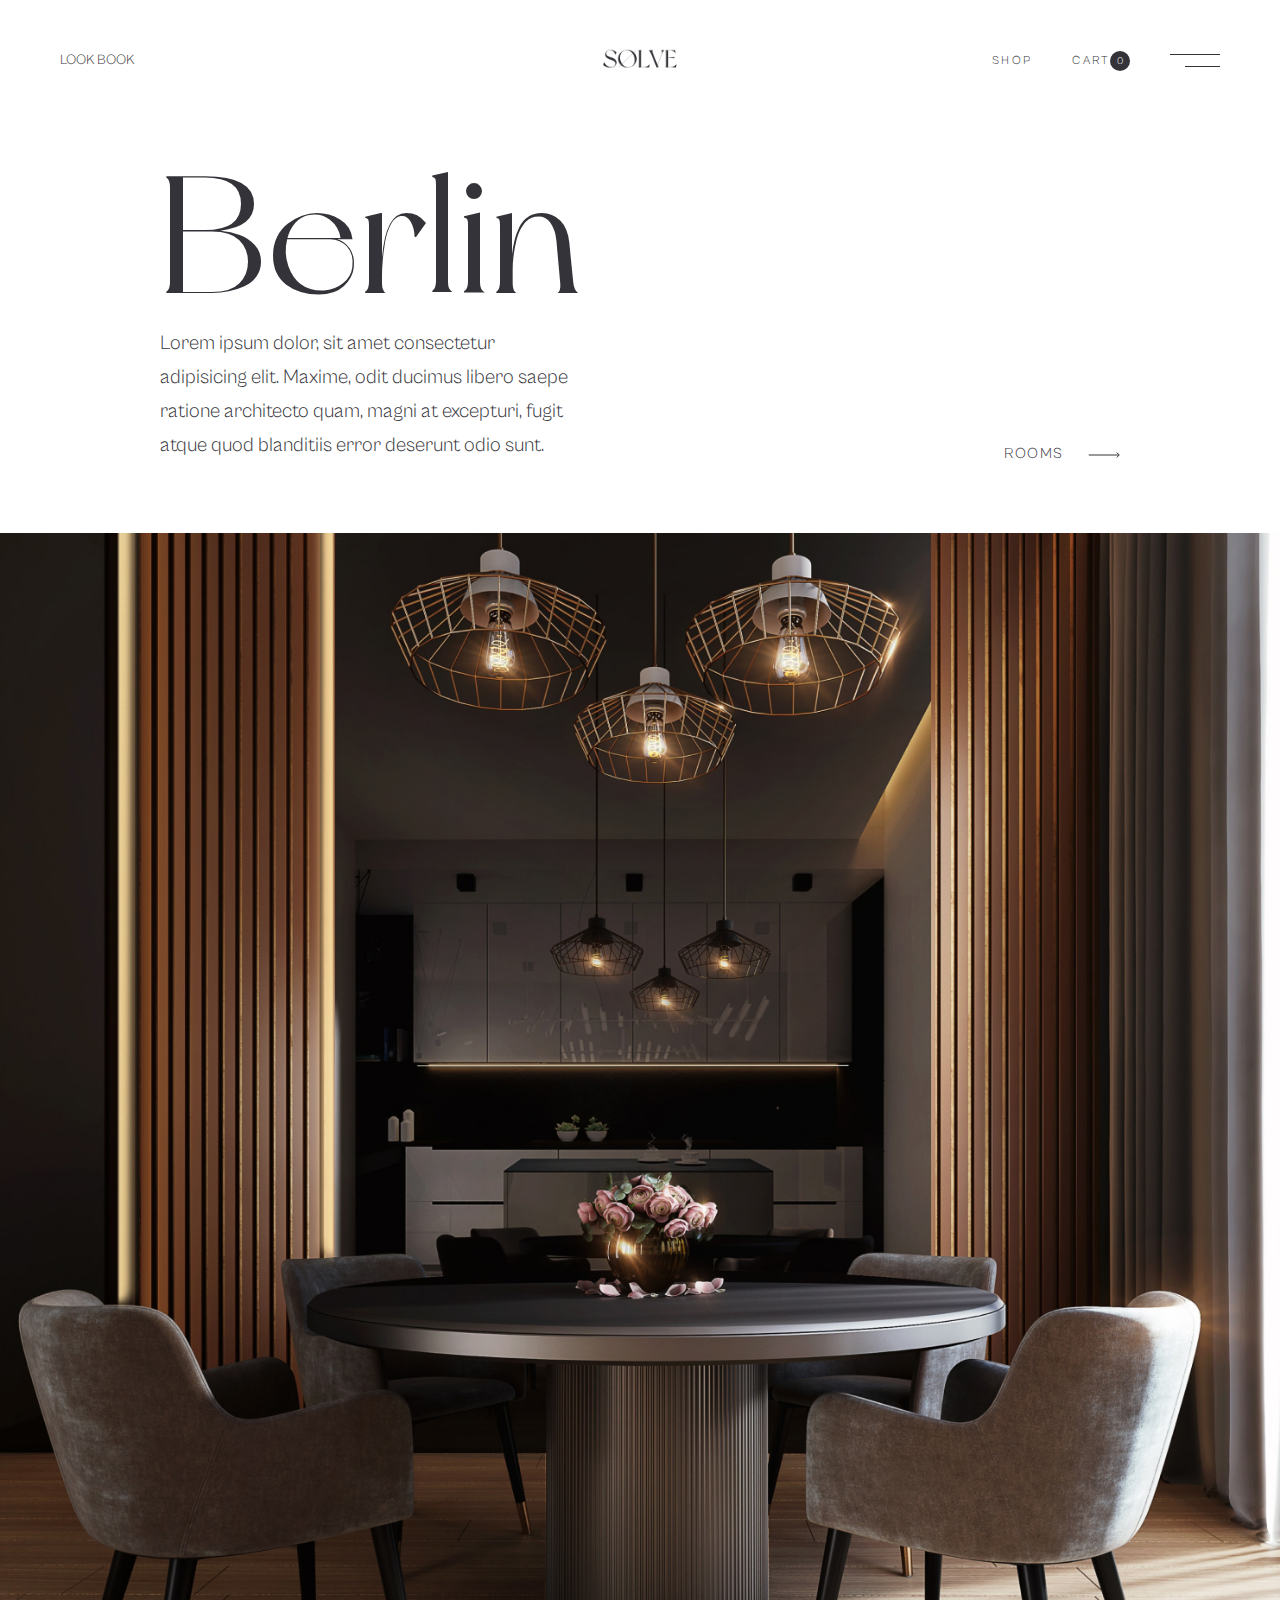
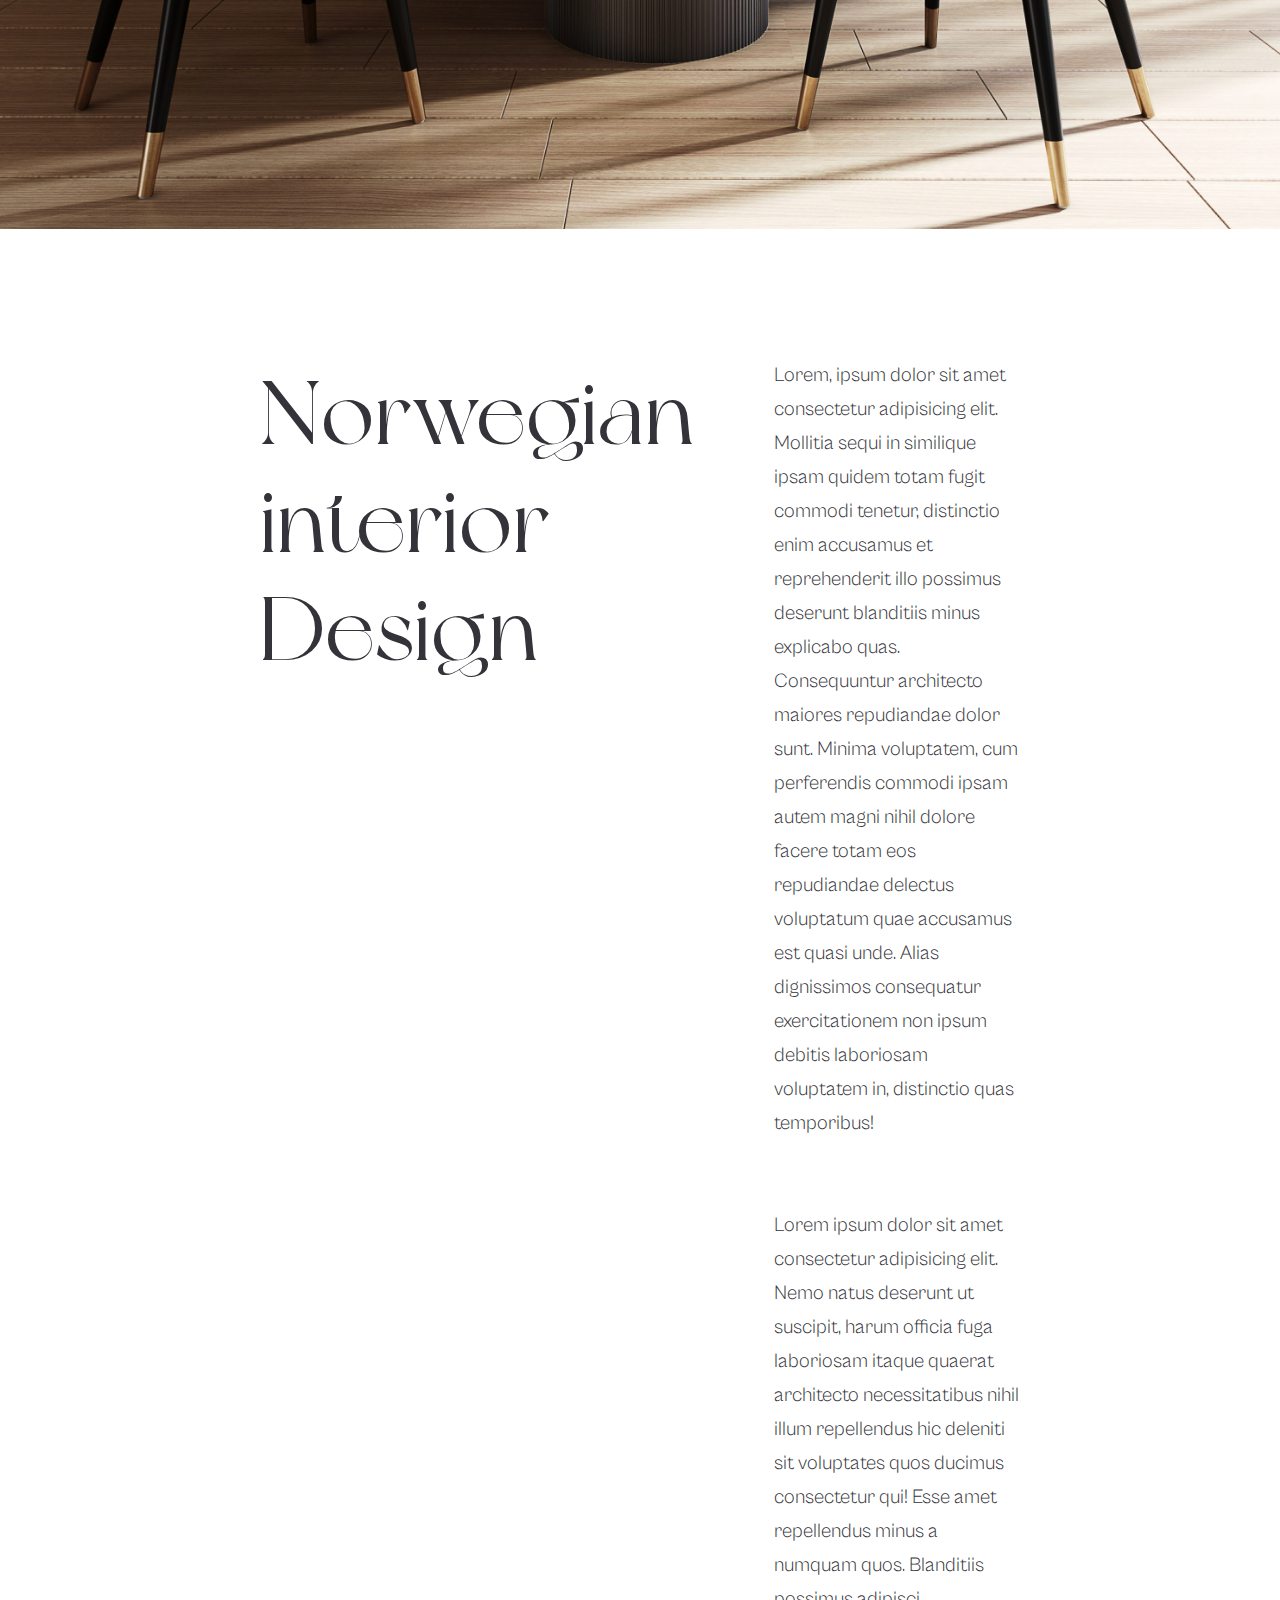
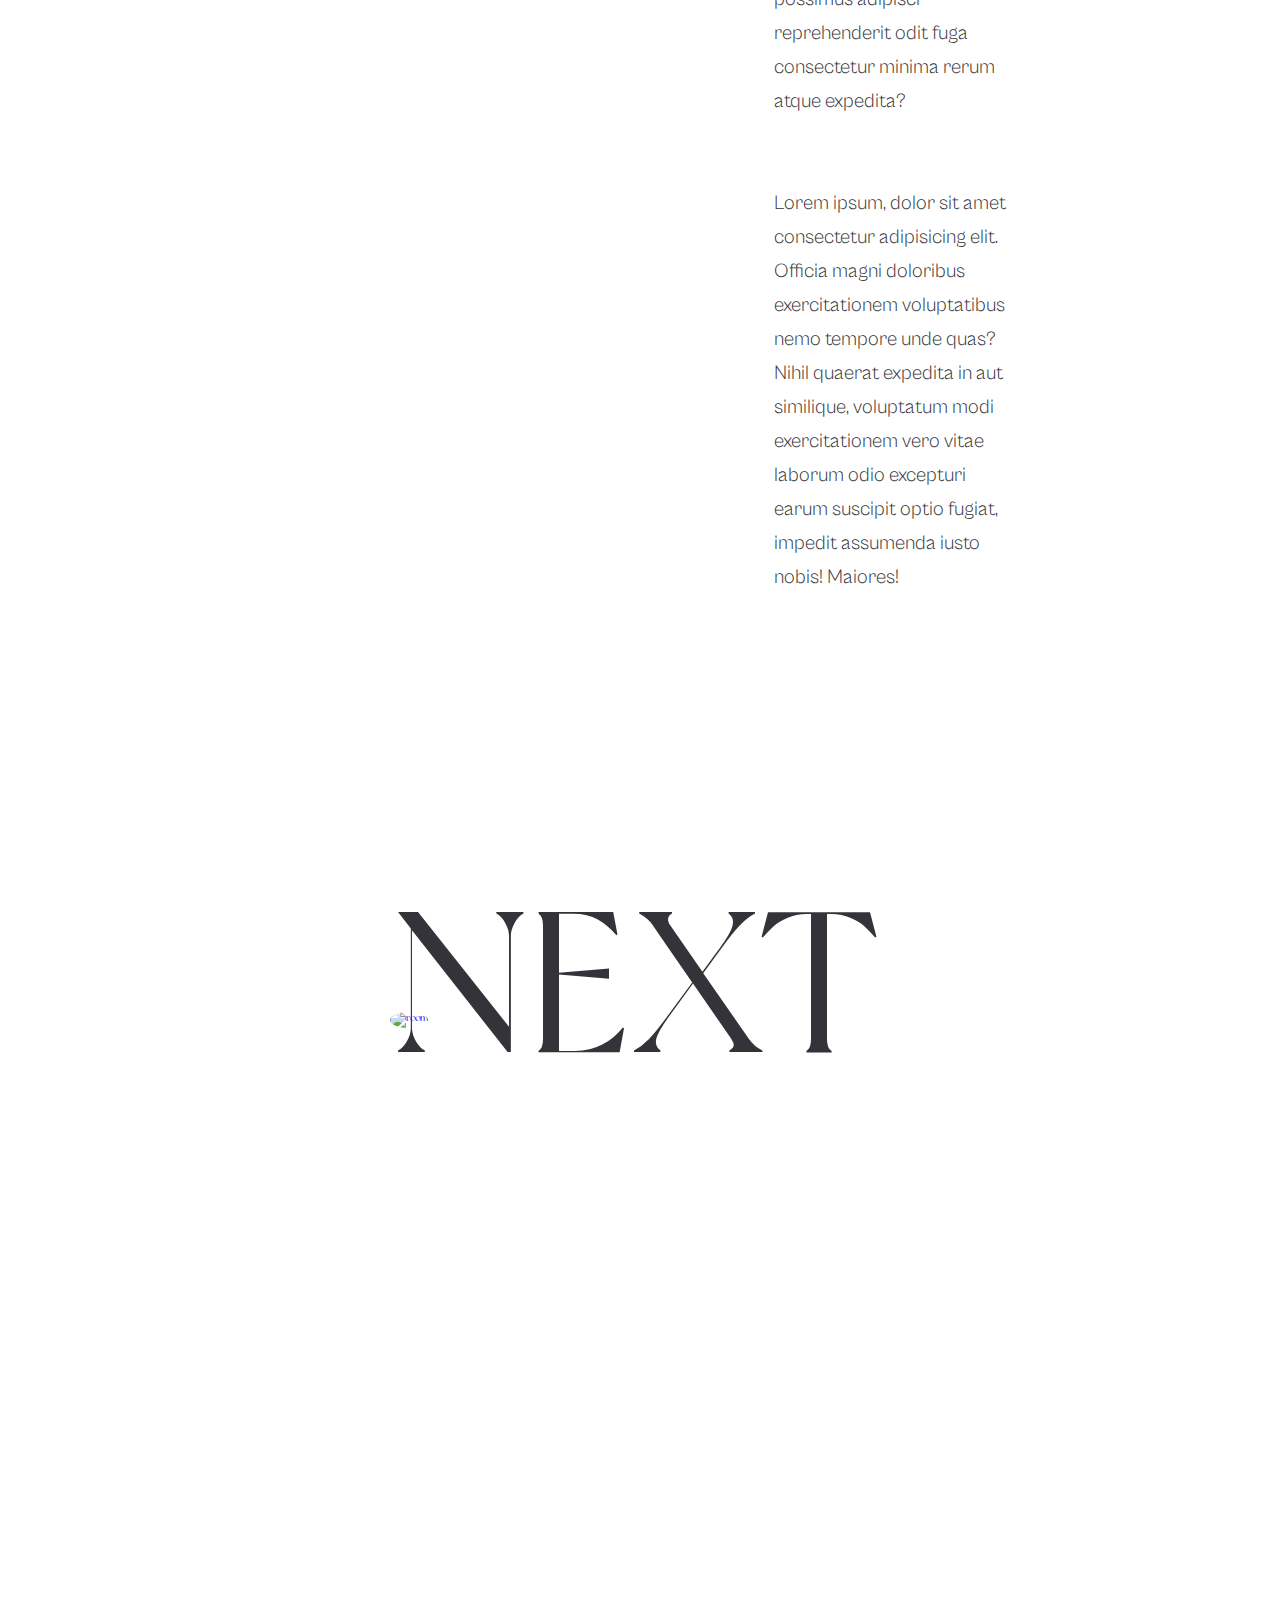
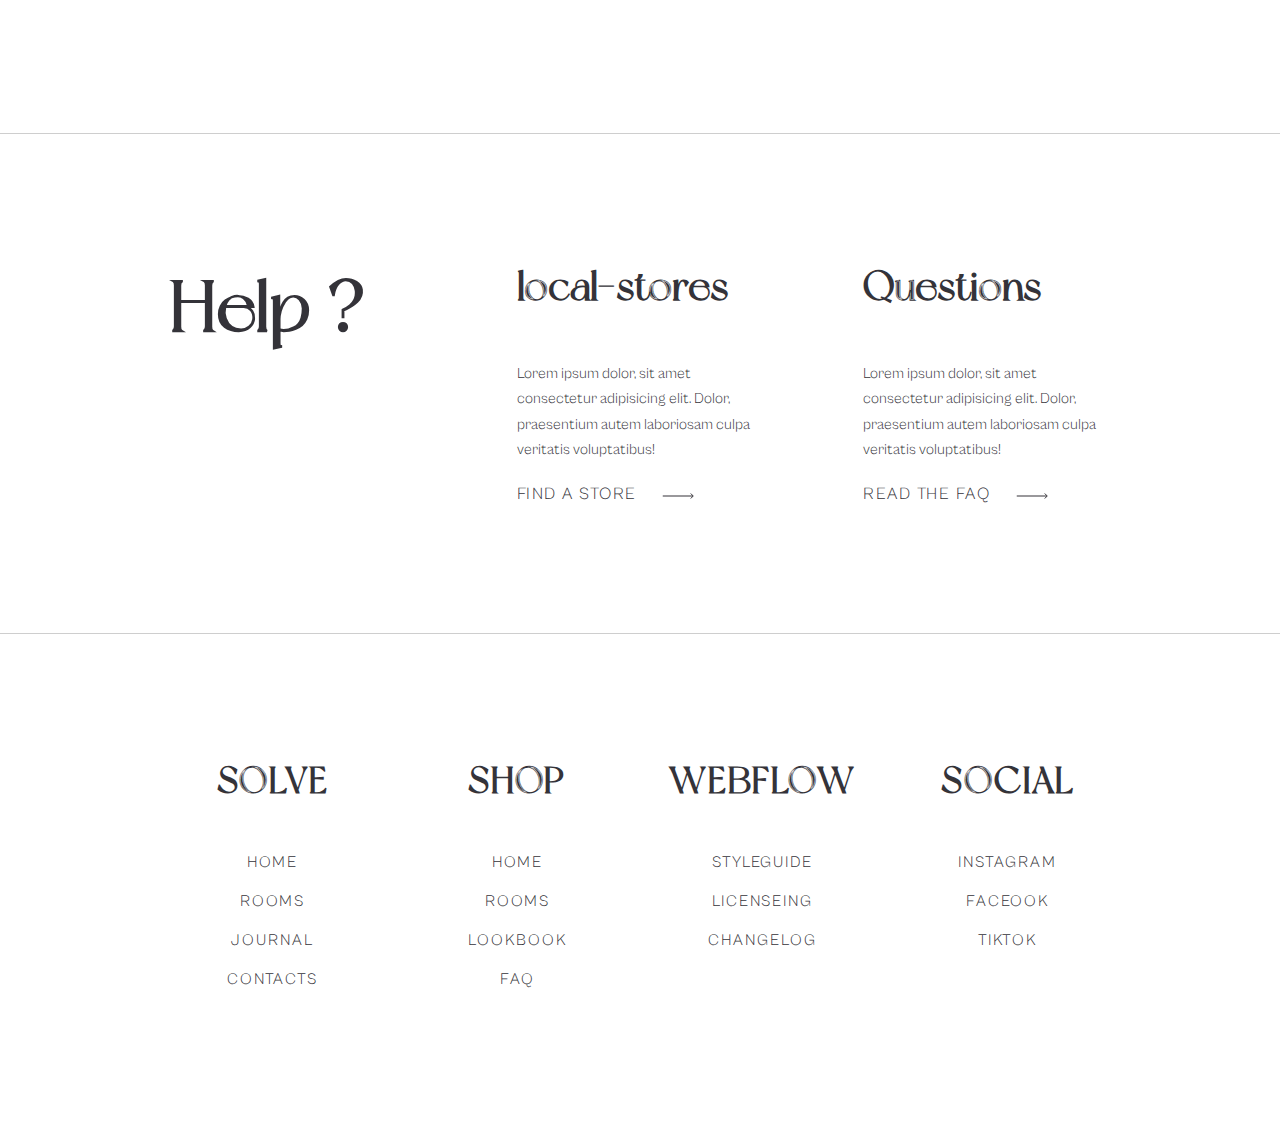
==== commit 7187793e: "fixed the hamburger navigation" ====
--- a/berlin.html
+++ b/berlin.html
@@ -30,6 +30,10 @@
       </nav>
 
       <nav class=" mobile-navigation dark">
+        <input type="checkbox" id="mobile-navigation__nav--button" class="mobile-navigation__nav--input" />
+        <label for="mobile-navigation__nav--button" class="mobile-navigation__nav--button">
+          <span class="mobile-navigation__nav--button--icon"></span>
+        </label>
         <ul class="mobile-navigation__nav">
       
           <figure class=" mobile-navigation__nav--logo">
@@ -37,10 +41,7 @@
           </figure>
     
               
-                <input type="checkbox" id="mobile-navigation__nav--button" class="mobile-navigation__nav--input" />
-                <label for="mobile-navigation__nav--button" class="mobile-navigation__nav--button">
-                  <span class="mobile-navigation__nav--button--icon"></span>
-                </label>
+           
               
           </ul>
          
--- a/css/main.css
+++ b/css/main.css
@@ -1 +1,1576 @@
-@-webkit-keyframes shake{0%{-webkit-transform:translate(1px, 1px) rotate(0deg);transform:translate(1px, 1px) rotate(0deg)}10%{-webkit-transform:translate(-1px, -2px) rotate(-1deg);transform:translate(-1px, -2px) rotate(-1deg)}20%{-webkit-transform:translate(-3px, 0px) rotate(1deg);transform:translate(-3px, 0px) rotate(1deg)}30%{-webkit-transform:translate(3px, 2px) rotate(0deg);transform:translate(3px, 2px) rotate(0deg)}40%{-webkit-transform:translate(1px, -1px) rotate(1deg);transform:translate(1px, -1px) rotate(1deg)}50%{-webkit-transform:translate(-1px, 2px) rotate(-1deg);transform:translate(-1px, 2px) rotate(-1deg)}60%{-webkit-transform:translate(-3px, 1px) rotate(0deg);transform:translate(-3px, 1px) rotate(0deg)}70%{-webkit-transform:translate(3px, 1px) rotate(-1deg);transform:translate(3px, 1px) rotate(-1deg)}80%{-webkit-transform:translate(-1px, -1px) rotate(1deg);transform:translate(-1px, -1px) rotate(1deg)}90%{-webkit-transform:translate(1px, 2px) rotate(0deg);transform:translate(1px, 2px) rotate(0deg)}100%{-webkit-transform:translate(1px, -2px) rotate(-1deg);transform:translate(1px, -2px) rotate(-1deg)}}@keyframes shake{0%{-webkit-transform:translate(1px, 1px) rotate(0deg);transform:translate(1px, 1px) rotate(0deg)}10%{-webkit-transform:translate(-1px, -2px) rotate(-1deg);transform:translate(-1px, -2px) rotate(-1deg)}20%{-webkit-transform:translate(-3px, 0px) rotate(1deg);transform:translate(-3px, 0px) rotate(1deg)}30%{-webkit-transform:translate(3px, 2px) rotate(0deg);transform:translate(3px, 2px) rotate(0deg)}40%{-webkit-transform:translate(1px, -1px) rotate(1deg);transform:translate(1px, -1px) rotate(1deg)}50%{-webkit-transform:translate(-1px, 2px) rotate(-1deg);transform:translate(-1px, 2px) rotate(-1deg)}60%{-webkit-transform:translate(-3px, 1px) rotate(0deg);transform:translate(-3px, 1px) rotate(0deg)}70%{-webkit-transform:translate(3px, 1px) rotate(-1deg);transform:translate(3px, 1px) rotate(-1deg)}80%{-webkit-transform:translate(-1px, -1px) rotate(1deg);transform:translate(-1px, -1px) rotate(1deg)}90%{-webkit-transform:translate(1px, 2px) rotate(0deg);transform:translate(1px, 2px) rotate(0deg)}100%{-webkit-transform:translate(1px, -2px) rotate(-1deg);transform:translate(1px, -2px) rotate(-1deg)}}@-webkit-keyframes toggle{0%{width:80%}50%{width:100%}80%{width:130%}100%{width:100%}}@keyframes toggle{0%{width:80%}50%{width:100%}80%{width:130%}100%{width:100%}}*,*::before,*::after{margin:0;padding:0;-webkit-box-sizing:inherit;box-sizing:inherit}body{-webkit-box-sizing:border-box;box-sizing:border-box}li{list-style:none}a{display:inline-block;text-decoration:none}@font-face{font-family:"New York";src:url("/assets/fonts/new-york.ttf")}@font-face{font-family:"Cabinet Grotesk";src:url("/assets/fonts/CabinetGrotesk.ttf")}html{font-size:62.5%}@media only screen and (max-width: 75em){html{font-size:56.25%}}@media only screen and (max-width: 56.25em){html{font-size:50%}}@media only screen and (max-width: 47.5em){html{font-size:46.5%}}@media only screen and (max-width: 37.5em){html{font-size:40%}}@media only screen and (min-width: 112.5em){html{font-size:75%}}body{font-family:"New york"}.heading-primary{font-size:clamp(11rem,17vw,13vw);font-weight:400;line-height:1;color:#fff;text-transform:uppercase;font-family:"New york"}.heading-secondary{font-size:clamp(9rem,14vw,6vw);font-weight:400;line-height:1.2;color:#343339;font-family:"New york"}.heading-tertiary{font-size:4vw;color:#fff;line-height:1;text-transform:uppercase;text-align:center}@media only screen and (max-width: 56.25em){.heading-tertiary{font-size:10rem}}@media only screen and (max-width: 47.5em){.heading-tertiary{font-size:14rem}}@media only screen and (max-width: 37.5em){.heading-tertiary{font-size:10rem}}.heading-university{font-size:8vh;color:#343339;font-family:"New york"}.paragraph{color:#343339;font-size:2rem;font-family:"Cabinet Grotesk";line-height:1.7}.number-con{height:2rem;width:2rem;border-radius:50%;background-color:#fff;position:relative}.number-con span{font-size:1rem;color:#343339;position:absolute;top:50%;left:50%;-webkit-transform:translate(-50%, -50%);-ms-transform:translate(-50%, -50%);transform:translate(-50%, -50%)}.number-con-black{height:2rem;width:2rem;border-radius:50%;background-color:#343339;position:relative}.number-con-black span{font-size:1rem;color:#fff;position:absolute;top:50%;left:50%;-webkit-transform:translate(-50%, -50%);-ms-transform:translate(-50%, -50%);transform:translate(-50%, -50%)}.mb-big{margin-bottom:6.4rem}.mb-mid{margin-bottom:3.2rem}.mt-big{margin-top:4rem}.center{text-align:center;margin:1.5rem 0}.small{font-size:1.7rem;margin-top:2rem}.blue{background-color:blue !important;position:absolute;top:50%;left:50%;-webkit-transform:translate(-50%, -50%);-ms-transform:translate(-50%, -50%);transform:translate(-50%, -50%);text-align:center}.arrow{color:#fff;padding-left:2rem}.btn,.btn:link,.btn:visited{display:inline-block;background-color:rgba(0,0,0,0);font-size:2rem;font-family:"Cabinet Grotesk";color:#fff;padding:2.4rem 4rem 2.4rem 4rem;border:#fff 1px solid;border-radius:5rem}.btn:active,.btn:hover{background-image:-webkit-gradient(linear, left top, right top, from(#ffffff), color-stop(50%, #ffffff), color-stop(50%, transparent), color-stop(0%, transparent));background-image:linear-gradient(90deg, #ffffff 0%, #ffffff 50%, transparent 50%, transparent 0%);color:#aaa;-webkit-transition:all .1s ease-in;transition:all .1s ease-in}.btn-white,.btn-white:link,.btn-white:visited{display:inline-block;background-color:rgba(0,0,0,0);font-size:2rem;font-family:"Cabinet Grotesk";margin-top:6rem;color:#343339;padding:2.4rem 4rem 2.4rem 4rem;border:#343339 1px solid;border-radius:5rem}@media only screen and (max-width: 37.5em){.btn-white,.btn-white:link,.btn-white:visited{margin-left:6rem}}.btn-white:active,.btn-white:hover{border:#343339 2px solid;-webkit-transition:all .1s ease-in;transition:all .1s ease-in}.link,.link :link,.link:visited{display:inline-block;font-size:1.5rem;font-family:"Cabinet Grotesk";text-decoration:none;letter-spacing:1.5px;text-transform:uppercase;color:#343339}.link:hover,.link:active{color:#aaa}.link:hover{-webkit-transform:scale(1.1);-ms-transform:scale(1.1);transform:scale(1.1)}.link:hover{-webkit-transform:scale(0.9);-ms-transform:scale(0.9);transform:scale(0.9)}.image-link,.image-link:link,.image-link:visited{display:inline-block;border-radius:50%}.image-link:active,.image-link:hover{-webkit-animation:shake .5s;animation:shake .5s;-webkit-animation-iteration-count:infinite;animation-iteration-count:infinite}.container{background-image:url(/assets/images/hero__img.png);background-size:cover;background-position:right;height:130vh}@media only screen and (max-width: 47.5em){.container{height:100vh}}.container .header__main--textbox{position:absolute;top:50%;left:50%;-webkit-transform:translate(-50%, -50%);-ms-transform:translate(-50%, -50%);transform:translate(-50%, -50%);text-align:center;padding-top:16rem}.navigation{padding:5rem 6rem;font-family:"Cabinet Grotesk";font-weight:400;position:relative;color:#fff}@media only screen and (max-width: 56.25em){.navigation{display:none}}.navigation.dark{color:#343339}.navigation__nav{display:-webkit-box;display:-ms-flexbox;display:flex;-webkit-box-pack:justify;-ms-flex-pack:justify;justify-content:space-between;-webkit-box-align:center;-ms-flex-align:center;align-items:center}.navigation__nav--action{font-size:1.4rem;color:inherit}.navigation__nav li a{font-size:1.2rem;line-height:175%;letter-spacing:.2em;font-weight:400;text-transform:uppercase;color:inherit}.navigation__nav--logo{width:7.5rem;position:absolute;top:50%;left:50%;-webkit-transform:translate(-50%, -50%);-ms-transform:translate(-50%, -50%);transform:translate(-50%, -50%)}.navigation__nav--logo img{width:100%}.navigation__nav--nav{display:-webkit-box;display:-ms-flexbox;display:flex;-webkit-box-pack:center;-ms-flex-pack:center;justify-content:center;-webkit-box-align:center;-ms-flex-align:center;align-items:center;gap:4rem}.navigation__nav--items{display:-webkit-box;display:-ms-flexbox;display:flex;-webkit-box-pack:center;-ms-flex-pack:center;justify-content:center;-webkit-box-align:center;-ms-flex-align:center;align-items:center}.navigation__nav--items--input{display:none}@media only screen and (max-width: 75em){.navigation__nav--items--input:checked+.navigation__nav--items--button .navigation__nav--items--button--icon{-webkit-transform:rotate(-45deg);-ms-transform:rotate(-45deg);transform:rotate(-45deg)}.navigation__nav--items--input:checked+.navigation__nav--items--button .navigation__nav--items--button--icon::after{width:100%;-webkit-transform:rotate(-270deg);-ms-transform:rotate(-270deg);transform:rotate(-270deg);top:0}.navigation__nav--items--button{display:block;width:5rem;height:1.3rem;cursor:pointer;display:-webkit-box;display:-ms-flexbox;display:flex;-webkit-box-pack:start;-ms-flex-pack:start;justify-content:flex-start;-webkit-box-align:start;-ms-flex-align:start;align-items:flex-start}.navigation__nav--items--button--icon{position:relative;display:block;width:100%;height:1px;background-color:#343339;-webkit-transition:trans;transition:trans}.navigation__nav--items--button--icon::after{content:"";position:absolute;background-color:currentColor;-webkit-transition:all .3s;transition:all .3s;width:70%;top:1.2rem;right:0;display:block;height:1px}}.navigation__nav--items--button{width:5rem;height:1.3rem;cursor:pointer;-webkit-box-pack:start;-ms-flex-pack:start;justify-content:flex-start;-webkit-box-align:start;-ms-flex-align:start;align-items:flex-start}@media only screen and (max-width: 56.25em){.navigation__nav--items--button{display:block}}.navigation__nav--items--button--icon{position:relative;display:block;width:100%;height:1px;background-color:currentColor}.navigation__nav--items--button--icon::after{content:"";position:absolute;background-color:currentColor;-webkit-transition:all .3s;transition:all .3s;width:70%;top:1.2rem;right:0;display:block;height:1px}.mobile-navigation{display:none;padding:5rem 6rem;font-family:"Cabinet Grotesk";font-weight:400;position:relative;color:#fff}.mobile-navigation.dark{color:#343339}.mobile-navigation__nav{display:-webkit-box;display:-ms-flexbox;display:flex;-webkit-box-pack:justify;-ms-flex-pack:justify;justify-content:space-between;-webkit-box-align:center;-ms-flex-align:center;align-items:center}.mobile-navigation__nav a{font-size:1.2rem;line-height:175%;letter-spacing:.2em;font-weight:400;text-transform:uppercase;color:inherit}.mobile-navigation__nav--logo{width:7.5rem}.mobile-navigation__nav--logo img{width:100%}@media only screen and (max-width: 56.25em){.mobile-navigation__nav--input:checked+.mobile-navigation__nav--button .mobile-navigation__nav--button--icon{-webkit-transform:rotate(-45deg);-ms-transform:rotate(-45deg);transform:rotate(-45deg)}.mobile-navigation__nav--input:checked+.mobile-navigation__nav--button .mobile-navigation__nav--button--icon::after{width:100%;-webkit-transform:rotate(-270deg);-ms-transform:rotate(-270deg);transform:rotate(-270deg);top:0}.mobile-navigation__nav--button{display:block;width:5rem;height:1.3rem;cursor:pointer;display:-webkit-box;display:-ms-flexbox;display:flex;-webkit-box-pack:start;-ms-flex-pack:start;justify-content:flex-start;-webkit-box-align:start;-ms-flex-align:start;align-items:flex-start}.mobile-navigation__nav--button--icon{position:relative;display:block;width:100%;height:1px;background-color:#343339}.mobile-navigation__nav--button--icon::after{content:"";position:absolute;background-color:currentColor;-webkit-transition:all .3s;transition:all .3s;width:70%;top:1.2rem;right:0;display:block;height:1px}}.mobile-navigation__nav--button{width:5rem;height:1.3rem;cursor:pointer;-webkit-box-pack:start;-ms-flex-pack:start;justify-content:flex-start;-webkit-box-align:start;-ms-flex-align:start;align-items:flex-start}@media only screen and (max-width: 56.25em){.mobile-navigation__nav--button{display:block}}.mobile-navigation__nav--button--icon{position:relative;display:block;width:100%;height:1px;background-color:currentColor}.mobile-navigation__nav--button--icon::after{content:"";position:absolute;background-color:currentColor;-webkit-transition:all .3s;transition:all .3s;width:70%;top:1.2rem;right:0;display:block;height:1px}#mobile-navigation__nav--button{display:none}@media only screen and (max-width: 56.25em){.mobile-navigation{display:block}}.footer__wrapper{background-color:#fff;padding:12.5rem 15rem}@media only screen and (max-width: 75em){.footer__wrapper{padding:5rem 5rem}}@media only screen and (max-width: 56.25em){.footer__wrapper{padding:7rem 7rem}}@media only screen and (max-width: 47.5em){.footer__wrapper{padding:5rem 3rem}}.footer__wrapper--row{display:grid;grid-template-columns:1fr 1fr 1fr 1fr;justify-items:center}@media only screen and (max-width: 75em){.footer__wrapper--row{grid-template-columns:repeat(4, 1fr)}}@media only screen and (max-width: 56.25em){.footer__wrapper--row{grid-template-columns:1fr 1fr}}@media only screen and (max-width: 37.5em){.footer__wrapper--row{grid-template-columns:1fr;justify-items:center}}@media only screen and (max-width: 75em){.footer__wrapper--row--col{margin-top:4rem}}@media only screen and (max-width: 56.25em){.footer__wrapper--row--col{margin-top:4rem}}@media only screen and (max-width: 25em){.footer__wrapper--row--col{margin-top:6rem;text-align:center}}.footer__wrapper--row--col h3{font-size:3.6rem;letter-spacing:1.6px;margin-bottom:5rem;color:#343339;text-transform:capitalize}@media only screen and (max-width: 47.5em){.footer__wrapper--row--col h3{font-size:4rem;margin-bottom:4rem}}.footer__wrapper--row--col ul{text-align:center;text-transform:uppercase}.footer__wrapper--row--col a{display:inline-block;font-size:1.6rem;font-family:"Cabinet Grotesk";margin-bottom:2rem;color:#343339;text-align:center;cursor:pointer;letter-spacing:1.9px}@media only screen and (max-width: 75em){.footer__wrapper--row--col a{font-size:1.6rem;margin-bottom:1.5rem}}@media only screen and (max-width: 47.5em){.footer__wrapper--row--col a{font-size:2rem;margin-bottom:1.5rem}}.about{padding:12rem 15rem;border-bottom:#343339 1px solid}@media only screen and (max-width: 75em){.about{padding:5rem 5rem}}.about__main{display:grid;grid-template-columns:1fr 1fr 1fr;gap:7.4rem;padding:9rem 1rem}@media only screen and (max-width: 75em){.about__main{grid-template-columns:1fr 1fr 1fr;gap:3rem}}@media only screen and (max-width: 47.5em){.about__main{grid-template-columns:1fr}}.about__main .box{display:-webkit-box;display:-ms-flexbox;display:flex;-webkit-box-orient:vertical;-webkit-box-direction:normal;-ms-flex-direction:column;flex-direction:column}.about__main .box__wrapper{position:relative}.about__main .box__wrapper .circle-con{height:8rem;width:8rem;border-radius:50%;background-color:#343339;position:absolute;top:3rem;z-index:1;right:2rem}.about__main .box__wrapper .circle-con span{font-size:1rem;color:#fff;text-align:center;position:absolute;top:50%;left:50%;-webkit-transform:translate(-50%, -50%);-ms-transform:translate(-50%, -50%);transform:translate(-50%, -50%)}.about__main .box .text{text-align:center}.about__main .box .composition{position:relative}.about__main img{width:100%;border-radius:50rem;margin-bottom:3.2rem}.info{padding:12.8rem 26.1rem 20.7rem 25.9rem;background-color:#fff}@media only screen and (max-width: 75em){.info{padding:4rem 12rem}}@media only screen and (max-width: 56.25em){.info{padding:4rem 9rem}}@media only screen and (max-width: 47.5em){.info{padding:4rem 5rem}}.info__wrapper{display:grid;grid-template-columns:1.5fr 1.5fr;gap:8rem}@media only screen and (max-width: 47.5em){.info__wrapper{display:-webkit-box;display:-ms-flexbox;display:flex;-webkit-box-orient:vertical;-webkit-box-direction:normal;-ms-flex-direction:column;flex-direction:column}.info__wrapper br{display:none}}.description{background-image:url(/assets/images/composition.jpg);height:100vh;background-size:cover;background-position:center;position:relative}.description__wrapper{padding:2rem 2rem}.description__wrapper--composition{position:absolute;top:50%;left:50%;-webkit-transform:translate(-50%, -50%);-ms-transform:translate(-50%, -50%);transform:translate(-50%, -50%);width:50vw}.description__wrapper--composition img{width:100%}.rooms{background-color:#fff;padding:12.8rem 16rem;border-bottom:#343339 1px solid}@media only screen and (max-width: 75em){.rooms{padding:4rem 4rem}}.rooms__wrapper--textbox{display:-webkit-box;display:-ms-flexbox;display:flex;-webkit-box-orient:vertical;-webkit-box-direction:normal;-ms-flex-direction:column;flex-direction:column;-webkit-box-align:center;-ms-flex-align:center;align-items:center;-webkit-box-pack:center;-ms-flex-pack:center;justify-content:center}.rooms__composition{display:grid;grid-template-columns:1fr 1fr 1fr;gap:6.4rem;margin-top:9.6rem}@media only screen and (max-width: 56.25em){.rooms__composition{grid-template-columns:1fr}}.rooms__composition img{width:100%;border-radius:50%}@media only screen and (max-width: 56.25em){.rooms__composition img{border-radius:30%}}.rooms__composition--image{position:relative}.rooms__composition--image h3{position:absolute;top:50%;left:50%;-webkit-transform:translate(-50%, -50%);-ms-transform:translate(-50%, -50%);transform:translate(-50%, -50%)}.stores{padding:12rem 16rem;border-bottom:#343339 1px solid}@media only screen and (max-width: 75em){.stores{padding:7rem 1rem}}@media only screen and (max-width: 56.25em){.stores{padding:4rem 1rem}}@media only screen and (max-width: 47.5em){.stores__wrapper h3{text-align:center}}.stores__wrapper__main{display:grid;grid-template-columns:1fr 1fr;gap:9.6rem}@media only screen and (max-width: 47.5em){.stores__wrapper__main{grid-template-columns:1fr;gap:4rem}}.stores__wrapper__main--box{display:-webkit-box;display:-ms-flexbox;display:flex;-webkit-box-align:center;-ms-flex-align:center;align-items:center;-webkit-box-pack:center;-ms-flex-pack:center;justify-content:center;gap:4rem;margin-top:6rem}@media only screen and (max-width: 75em){.stores__wrapper__main--box{-webkit-box-orient:vertical;-webkit-box-direction:normal;-ms-flex-direction:column;flex-direction:column;-webkit-box-pack:center;-ms-flex-pack:center;justify-content:center;-webkit-box-align:center;-ms-flex-align:center;align-items:center}}.stores__wrapper__main--box--composition{width:30rem;height:30rem}.stores__wrapper__main--box--composition img{width:100%;border-radius:50%}.stores__wrapper__main--box--text h4{color:#343339;font-size:3.6rem;margin-bottom:2.5rem}.stores__wrapper__main--box--text p{color:#343339;font-size:1.8rem;font-family:"Cabinet Grotesk";margin-bottom:2.5rem}.hero{padding:3rem 16rem}@media only screen and (max-width: 56.25em){.hero{padding:1rem 4rem}}.hero__wrapper{display:grid;grid-template-columns:1.5fr 2.5fr;margin-bottom:4rem}@media only screen and (max-width: 56.25em){.hero__wrapper{grid-template-columns:1fr}}.hero__wrapper--text-wrapper h1{margin-bottom:1rem;color:#343339;text-transform:none}@media only screen and (max-width: 56.25em){.hero__wrapper--text-wrapper h1{margin-top:5rem}}.hero__wrapper a{display:inline-block;justify-self:flex-end;-ms-flex-item-align:end;align-self:flex-end}@media only screen and (max-width: 56.25em){.hero__wrapper a{margin-top:5rem;justify-self:flex-start}}.hero__composition img{width:100%;height:100%}.info{padding:12.8rem 26.1rem 20.7rem 25.9rem;background-color:#fff}@media only screen and (max-width: 75em){.info{padding:4rem 5rem}}@media only screen and (max-width: 56.25em){.info{padding:4rem 2rem}}@media only screen and (max-width: 47.5em){.info{padding:4rem 5rem}}.info__wrapper{display:grid;grid-template-columns:1.5fr 1.5fr;gap:8rem}@media only screen and (max-width: 47.5em){.info__wrapper{display:-webkit-box;display:-ms-flexbox;display:flex;-webkit-box-orient:vertical;-webkit-box-direction:normal;-ms-flex-direction:column;flex-direction:column;gap:4rem}.info__wrapper p{font-size:1.5rem;margin-bottom:2rem}}@media only screen and (max-width: 47.5em)and (max-width: 56.25em){.info__wrapper p{font-size:3rem}}@media only screen and (max-width: 47.5em){.info__wrapper br{display:none}}.next{padding:21rem 6rem;border-bottom:#343339 1px solid}@media only screen and (max-width: 56.25em){.next{padding:12rem 1rem}}@media only screen and (max-width: 37.5em){.next{padding:30rem 0rem}}.next__wrapper h1{font-size:20rem;color:#343339;position:absolute;top:-26%;left:0;z-index:1}@media only screen and (max-width: 47.5em){.next__wrapper h1{font-size:20rem}}.next__wrapper .composition{margin:0 auto;position:relative;width:50rem;height:50rem}.next__wrapper img{width:100%;border-radius:50%}.help{padding:12.8rem 17rem;border-bottom:#343339 1px solid}@media only screen and (max-width: 75em){.help{padding:12rem 8rem}}@media only screen and (max-width: 56.25em){.help{padding:12rem 5rem}}.help__wrapper{display:grid;grid-template-columns:repeat(3, 1fr);gap:10rem}@media only screen and (max-width: 56.25em){.help__wrapper{grid-template-columns:1fr;gap:7.5rem}}@media only screen and (max-width: 56.25em){.help__wrapper h3{font-size:8rem;margin-bottom:2rem}}.help__wrapper h4{font-size:4rem;color:#343339;margin-bottom:5rem}@media only screen and (max-width: 56.25em){.help__wrapper h4{font-size:5rem}}.help__wrapper p{font-size:1.5rem;margin-bottom:2rem}@media only screen and (max-width: 56.25em){.help__wrapper p{font-size:3rem}}.help__wrapper a{display:inline-block;font-size:1.7rem}+@-webkit-keyframes shake {
+    0% {
+        -webkit-transform: translate(1px, 1px) rotate(0deg);
+        transform: translate(1px, 1px) rotate(0deg)
+    }
+
+    10% {
+        -webkit-transform: translate(-1px, -2px) rotate(-1deg);
+        transform: translate(-1px, -2px) rotate(-1deg)
+    }
+
+    20% {
+        -webkit-transform: translate(-3px, 0px) rotate(1deg);
+        transform: translate(-3px, 0px) rotate(1deg)
+    }
+
+    30% {
+        -webkit-transform: translate(3px, 2px) rotate(0deg);
+        transform: translate(3px, 2px) rotate(0deg)
+    }
+
+    40% {
+        -webkit-transform: translate(1px, -1px) rotate(1deg);
+        transform: translate(1px, -1px) rotate(1deg)
+    }
+
+    50% {
+        -webkit-transform: translate(-1px, 2px) rotate(-1deg);
+        transform: translate(-1px, 2px) rotate(-1deg)
+    }
+
+    60% {
+        -webkit-transform: translate(-3px, 1px) rotate(0deg);
+        transform: translate(-3px, 1px) rotate(0deg)
+    }
+
+    70% {
+        -webkit-transform: translate(3px, 1px) rotate(-1deg);
+        transform: translate(3px, 1px) rotate(-1deg)
+    }
+
+    80% {
+        -webkit-transform: translate(-1px, -1px) rotate(1deg);
+        transform: translate(-1px, -1px) rotate(1deg)
+    }
+
+    90% {
+        -webkit-transform: translate(1px, 2px) rotate(0deg);
+        transform: translate(1px, 2px) rotate(0deg)
+    }
+
+    100% {
+        -webkit-transform: translate(1px, -2px) rotate(-1deg);
+        transform: translate(1px, -2px) rotate(-1deg)
+    }
+}
+
+@keyframes shake {
+    0% {
+        -webkit-transform: translate(1px, 1px) rotate(0deg);
+        transform: translate(1px, 1px) rotate(0deg)
+    }
+
+    10% {
+        -webkit-transform: translate(-1px, -2px) rotate(-1deg);
+        transform: translate(-1px, -2px) rotate(-1deg)
+    }
+
+    20% {
+        -webkit-transform: translate(-3px, 0px) rotate(1deg);
+        transform: translate(-3px, 0px) rotate(1deg)
+    }
+
+    30% {
+        -webkit-transform: translate(3px, 2px) rotate(0deg);
+        transform: translate(3px, 2px) rotate(0deg)
+    }
+
+    40% {
+        -webkit-transform: translate(1px, -1px) rotate(1deg);
+        transform: translate(1px, -1px) rotate(1deg)
+    }
+
+    50% {
+        -webkit-transform: translate(-1px, 2px) rotate(-1deg);
+        transform: translate(-1px, 2px) rotate(-1deg)
+    }
+
+    60% {
+        -webkit-transform: translate(-3px, 1px) rotate(0deg);
+        transform: translate(-3px, 1px) rotate(0deg)
+    }
+
+    70% {
+        -webkit-transform: translate(3px, 1px) rotate(-1deg);
+        transform: translate(3px, 1px) rotate(-1deg)
+    }
+
+    80% {
+        -webkit-transform: translate(-1px, -1px) rotate(1deg);
+        transform: translate(-1px, -1px) rotate(1deg)
+    }
+
+    90% {
+        -webkit-transform: translate(1px, 2px) rotate(0deg);
+        transform: translate(1px, 2px) rotate(0deg)
+    }
+
+    100% {
+        -webkit-transform: translate(1px, -2px) rotate(-1deg);
+        transform: translate(1px, -2px) rotate(-1deg)
+    }
+}
+
+@-webkit-keyframes toggle {
+    0% {
+        width: 80%
+    }
+
+    50% {
+        width: 100%
+    }
+
+    80% {
+        width: 130%
+    }
+
+    100% {
+        width: 100%
+    }
+}
+
+@keyframes toggle {
+    0% {
+        width: 80%
+    }
+
+    50% {
+        width: 100%
+    }
+
+    80% {
+        width: 130%
+    }
+
+    100% {
+        width: 100%
+    }
+}
+
+*,
+*::before,
+*::after {
+    margin: 0;
+    padding: 0;
+    -webkit-box-sizing: inherit;
+    box-sizing: inherit
+}
+
+body {
+    -webkit-box-sizing: border-box;
+    box-sizing: border-box
+}
+
+li {
+    list-style: none
+}
+
+a {
+    display: inline-block;
+    text-decoration: none
+}
+
+@font-face {
+    font-family: "New York";
+    src: url("/assets/fonts/new-york.ttf")
+}
+
+@font-face {
+    font-family: "Cabinet Grotesk";
+    src: url("/assets/fonts/CabinetGrotesk.ttf")
+}
+
+html {
+    font-size: 62.5%
+}
+
+@media only screen and (max-width: 75em) {
+    html {
+        font-size: 56.25%
+    }
+}
+
+@media only screen and (max-width: 56.25em) {
+    html {
+        font-size: 50%
+    }
+}
+
+@media only screen and (max-width: 47.5em) {
+    html {
+        font-size: 46.5%
+    }
+}
+
+@media only screen and (max-width: 37.5em) {
+    html {
+        font-size: 40%
+    }
+}
+
+@media only screen and (min-width: 112.5em) {
+    html {
+        font-size: 75%
+    }
+}
+
+body {
+    font-family: "New york"
+}
+
+.heading-primary {
+    font-size: clamp(11rem, 17vw, 13vw);
+    font-weight: 400;
+    line-height: 1;
+    color: #fff;
+    text-transform: uppercase;
+    font-family: "New york"
+}
+
+.heading-secondary {
+    font-size: clamp(9rem, 14vw, 6vw);
+    font-weight: 400;
+    line-height: 1.2;
+    color: #343339;
+    font-family: "New york"
+}
+
+.heading-tertiary {
+    font-size: 4vw;
+    color: #fff;
+    line-height: 1;
+    text-transform: uppercase;
+    text-align: center
+}
+
+@media only screen and (max-width: 56.25em) {
+    .heading-tertiary {
+        font-size: 10rem
+    }
+}
+
+@media only screen and (max-width: 47.5em) {
+    .heading-tertiary {
+        font-size: 14rem
+    }
+}
+
+@media only screen and (max-width: 37.5em) {
+    .heading-tertiary {
+        font-size: 10rem
+    }
+}
+
+.heading-university {
+    font-size: 8vh;
+    color: #343339;
+    font-family: "New york"
+}
+
+.paragraph {
+    color: #343339;
+    font-size: 2rem;
+    font-family: "Cabinet Grotesk";
+    line-height: 1.7
+}
+
+.number-con {
+    height: 2rem;
+    width: 2rem;
+    border-radius: 50%;
+    background-color: #fff;
+    position: relative
+}
+
+.number-con span {
+    font-size: 1rem;
+    color: #343339;
+    position: absolute;
+    top: 50%;
+    left: 50%;
+    -webkit-transform: translate(-50%, -50%);
+    -ms-transform: translate(-50%, -50%);
+    transform: translate(-50%, -50%)
+}
+
+.number-con-black {
+    height: 2rem;
+    width: 2rem;
+    border-radius: 50%;
+    background-color: #343339;
+    position: relative
+}
+
+.number-con-black span {
+    font-size: 1rem;
+    color: #fff;
+    position: absolute;
+    top: 50%;
+    left: 50%;
+    -webkit-transform: translate(-50%, -50%);
+    -ms-transform: translate(-50%, -50%);
+    transform: translate(-50%, -50%)
+}
+
+.mb-big {
+    margin-bottom: 6.4rem
+}
+
+.mb-mid {
+    margin-bottom: 3.2rem
+}
+
+.mt-big {
+    margin-top: 4rem
+}
+
+.center {
+    text-align: center;
+    margin: 1.5rem 0
+}
+
+.small {
+    font-size: 1.7rem;
+    margin-top: 2rem
+}
+
+.blue {
+    background-color: blue !important;
+    position: absolute;
+    top: 50%;
+    left: 50%;
+    -webkit-transform: translate(-50%, -50%);
+    -ms-transform: translate(-50%, -50%);
+    transform: translate(-50%, -50%);
+    text-align: center
+}
+
+.arrow {
+    color: #fff;
+    padding-left: 2rem
+}
+
+.btn,
+.btn:link,
+.btn:visited {
+    display: inline-block;
+    background-color: rgba(0, 0, 0, 0);
+    font-size: 2rem;
+    font-family: "Cabinet Grotesk";
+    color: #fff;
+    padding: 2.4rem 4rem;
+    letter-spacing: 1px;
+    border: #fff 1px solid;
+    border-radius: 5rem
+}
+
+.btn:active,
+.btn:hover {
+    -webkit-transform: scale(1.1);
+    -ms-transform: scale(1.1);
+    transform: scale(1.1);
+    text-shadow: 0px 0px 6px #fff;
+    -webkit-box-shadow: 0px 5px 40px -10px rgba(0, 0, 0, .57);
+    box-shadow: 0px 5px 40px -10px rgba(0, 0, 0, .57);
+    -webkit-transition: all .4s ease 0s lett;
+    transition: all .4s ease 0s lett
+}
+
+.btn:active,
+.btn:hover {
+    -webkit-transform: scale(0.9);
+    -ms-transform: scale(0.9);
+    transform: scale(0.9)
+}
+
+.btn-white,
+.btn-white:link,
+.btn-white:visited {
+    display: inline-block;
+    background-color: rgba(0, 0, 0, 0);
+    font-size: 2rem;
+    font-family: "Cabinet Grotesk";
+    margin-top: 6rem;
+    color: #343339;
+    padding: 2.4rem 4rem 2.4rem 4rem;
+    border: #343339 1px solid;
+    border-radius: 5rem
+}
+
+@media only screen and (max-width: 37.5em) {
+
+    .btn-white,
+    .btn-white:link,
+    .btn-white:visited {
+        margin-left: 6rem
+    }
+}
+
+.btn-white:active,
+.btn-white:hover {
+    -webkit-transform: scale(1.1);
+    -ms-transform: scale(1.1);
+    transform: scale(1.1);
+    text-shadow: 0px 0px 6px #000;
+    -webkit-box-shadow: 0px 5px 40px -10px rgba(0, 0, 0, .57);
+    box-shadow: 0px 5px 40px -10px rgba(0, 0, 0, .57);
+    -webkit-transition: all .4s ease 0s;
+    transition: all .4s ease 0s
+}
+
+.link,
+.link :link,
+.link:visited {
+    display: inline-block;
+    font-size: 1.5rem;
+    font-family: "Cabinet Grotesk";
+    text-decoration: none;
+    letter-spacing: 1.5px;
+    text-transform: uppercase;
+    color: #343339
+}
+
+.link:hover,
+.link:active {
+    color: #aaa
+}
+
+.link:hover {
+    -webkit-transform: scale(1.1);
+    -ms-transform: scale(1.1);
+    transform: scale(1.1)
+}
+
+.link:hover {
+    -webkit-transform: scale(0.9);
+    -ms-transform: scale(0.9);
+    transform: scale(0.9)
+}
+
+.image-link,
+.image-link:link,
+.image-link:visited {
+    display: inline-block;
+    border-radius: 50%
+}
+
+.image-link:active,
+.image-link:hover {
+    -webkit-transition: all .5s ease-in;
+    transition: all .5s ease-in;
+    -webkit-transform: scale(1.1);
+    -ms-transform: scale(1.1);
+    transform: scale(1.1)
+}
+
+.container {
+    background-image: url(/assets/images/hero__img.png);
+    background-size: cover;
+    background-position: right;
+    height: 130vh
+}
+
+@media only screen and (max-width: 47.5em) {
+    .container {
+        height: 100vh
+    }
+}
+
+.container .header__main--textbox {
+    position: absolute;
+    top: 50%;
+    left: 50%;
+    -webkit-transform: translate(-50%, -50%);
+    -ms-transform: translate(-50%, -50%);
+    transform: translate(-50%, -50%);
+    text-align: center;
+    padding-top: 16rem
+}
+
+.navigation {
+    padding: 5rem 6rem;
+    font-family: "Cabinet Grotesk";
+    font-weight: 400;
+    position: relative;
+    color: #fff
+}
+
+@media only screen and (max-width: 56.25em) {
+    .navigation {
+        display: none
+    }
+}
+
+.navigation.dark {
+    color: #343339
+}
+
+.navigation__nav {
+    display: -webkit-box;
+    display: -ms-flexbox;
+    display: flex;
+    -webkit-box-pack: justify;
+    -ms-flex-pack: justify;
+    justify-content: space-between;
+    -webkit-box-align: center;
+    -ms-flex-align: center;
+    align-items: center
+}
+
+.navigation__nav--action {
+    font-size: 1.4rem;
+    color: inherit
+}
+
+.navigation__nav li a {
+    font-size: 1.2rem;
+    line-height: 175%;
+    letter-spacing: .2em;
+    font-weight: 400;
+    color: inherit
+}
+
+.navigation__nav a {
+    text-transform: uppercase
+}
+
+.navigation__nav--logo {
+    width: 7.5rem;
+    position: absolute;
+    top: 50%;
+    left: 50%;
+    -webkit-transform: translate(-50%, -50%);
+    -ms-transform: translate(-50%, -50%);
+    transform: translate(-50%, -50%)
+}
+
+.navigation__nav--logo img {
+    width: 100%
+}
+
+.navigation__nav--nav {
+    display: -webkit-box;
+    display: -ms-flexbox;
+    display: flex;
+    -webkit-box-pack: center;
+    -ms-flex-pack: center;
+    justify-content: center;
+    -webkit-box-align: center;
+    -ms-flex-align: center;
+    align-items: center;
+    gap: 4rem
+}
+
+.navigation__nav--items {
+    display: -webkit-box;
+    display: -ms-flexbox;
+    display: flex;
+    -webkit-box-pack: center;
+    -ms-flex-pack: center;
+    justify-content: center;
+    -webkit-box-align: center;
+    -ms-flex-align: center;
+    align-items: center
+}
+
+.navigation__nav--items--input {
+    display: none
+}
+
+@media only screen and (max-width: 75em) {
+    .navigation__nav--items--input:checked+.navigation__nav--items--button .navigation__nav--items--button--icon {
+        -webkit-transform: rotate(-45deg);
+        -ms-transform: rotate(-45deg);
+        transform: rotate(-45deg)
+    }
+
+    .navigation__nav--items--input:checked+.navigation__nav--items--button .navigation__nav--items--button--icon::after {
+        width: 100%;
+        -webkit-transform: rotate(-270deg);
+        -ms-transform: rotate(-270deg);
+        transform: rotate(-270deg);
+        top: 0
+    }
+
+    .navigation__nav--items--button {
+        display: block;
+        width: 5rem;
+        height: 1.3rem;
+        cursor: pointer;
+        display: -webkit-box;
+        display: -ms-flexbox;
+        display: flex;
+        -webkit-box-pack: start;
+        -ms-flex-pack: start;
+        justify-content: flex-start;
+        -webkit-box-align: start;
+        -ms-flex-align: start;
+        align-items: flex-start
+    }
+
+    .navigation__nav--items--button--icon {
+        position: relative;
+        display: block;
+        width: 100%;
+        height: 1px;
+        background-color: #343339;
+        -webkit-transition: trans;
+        transition: trans
+    }
+
+    .navigation__nav--items--button--icon::after {
+        content: "";
+        position: absolute;
+        background-color: currentColor;
+        -webkit-transition: all .3s;
+        transition: all .3s;
+        width: 70%;
+        top: 1.2rem;
+        right: 0;
+        display: block;
+        height: 1px
+    }
+}
+
+.navigation__nav--items--button {
+    width: 5rem;
+    height: 1.3rem;
+    cursor: pointer;
+    -webkit-box-pack: start;
+    -ms-flex-pack: start;
+    justify-content: flex-start;
+    -webkit-box-align: start;
+    -ms-flex-align: start;
+    align-items: flex-start
+}
+
+@media only screen and (max-width: 56.25em) {
+    .navigation__nav--items--button {
+        display: block
+    }
+}
+
+.navigation__nav--items--button--icon {
+    position: relative;
+    display: block;
+    width: 100%;
+    height: 1px;
+    background-color: currentColor
+}
+
+.navigation__nav--items--button--icon::after {
+    content: "";
+    position: absolute;
+    background-color: currentColor;
+    -webkit-transition: all .3s;
+    transition: all .3s;
+    width: 70%;
+    top: 1.2rem;
+    right: 0;
+    display: block;
+    height: 1px
+}
+
+.mobile-navigation {
+    display: none;
+    position: fixed;
+    padding: 5rem 6rem;
+    font-family: "Cabinet Grotesk";
+    font-weight: 400;
+    position: relative;
+    color: #fff
+}
+
+.mobile-navigation.dark {
+    color: #343339
+}
+
+.mobile-navigation__nav {
+    display: -webkit-box;
+    display: -ms-flexbox;
+    display: flex;
+    -webkit-box-align: center;
+    -ms-flex-align: center;
+    align-items: center;
+    -webkit-box-orient: vertical;
+    -webkit-box-direction: normal;
+    -ms-flex-direction: column;
+    flex-direction: column;
+    z-index: 2
+}
+
+.mobile-navigation__nav a {
+    font-size: 3rem;
+    line-height: 175%;
+    letter-spacing: .2em;
+    font-weight: 400;
+    text-transform: uppercase;
+    color: inherit
+}
+
+.mobile-navigation__nav a:last-child {
+    padding-bottom: 2rem
+}
+
+.mobile-navigation__nav--logo {
+    width: 7.5rem
+}
+
+.mobile-navigation__nav--logo img {
+    width: 100%
+}
+
+.mobile-navigation__nav--nav {
+    display: -webkit-box;
+    display: -ms-flexbox;
+    display: flex;
+    -webkit-box-align: center;
+    -ms-flex-align: center;
+    align-items: center;
+    -webkit-box-pack: center;
+    -ms-flex-pack: center;
+    justify-content: center;
+    background-color: rgba(206, 206, 206, .8);
+    -webkit-backdrop-filter: blur(5px);
+    backdrop-filter: blur(5px);
+    position: fixed;
+    top: 0;
+    right: 0;
+    -webkit-box-orient: vertical;
+    -webkit-box-direction: normal;
+    -ms-flex-direction: column;
+    flex-direction: column;
+    height: 100vh;
+    width: 40rem;
+    right: -56rem
+}
+
+.mobile-navigation__nav--nav--items {
+    display: -webkit-box;
+    display: -ms-flexbox;
+    display: flex;
+    -webkit-box-pack: center;
+    -ms-flex-pack: center;
+    justify-content: center;
+    -webkit-box-align: center;
+    -ms-flex-align: center;
+    align-items: center
+}
+
+.mobile-navigation__nav--nav--items .number-con {
+    height: 4rem;
+    width: 4rem;
+    border-radius: 50%;
+    background-color: #fff;
+    position: relative
+}
+
+.mobile-navigation__nav--nav--items .number-con span {
+    font-size: 2.4rem;
+    color: #343339;
+    position: absolute;
+    top: 50%;
+    left: 50%;
+    -webkit-transform: translate(-50%, -50%);
+    -ms-transform: translate(-50%, -50%);
+    transform: translate(-50%, -50%)
+}
+
+.mobile-navigation__nav--nav--items .number-con-black {
+    height: 2rem;
+    width: 2rem;
+    border-radius: 50%;
+    background-color: #343339;
+    position: relative
+}
+
+.mobile-navigation__nav--nav--items .number-con-black span {
+    font-size: 1rem;
+    color: #fff;
+    position: absolute;
+    top: 50%;
+    left: 50%;
+    -webkit-transform: translate(-50%, -50%);
+    -ms-transform: translate(-50%, -50%);
+    transform: translate(-50%, -50%)
+}
+
+@media only screen and (max-width: 56.25em) {
+    .mobile-navigation__nav--input:checked+.mobile-navigation__nav--button .mobile-navigation__nav--button--icon {
+        -webkit-transform: rotate(-45deg);
+        -ms-transform: rotate(-45deg);
+        transform: rotate(-45deg)
+    }
+
+    .mobile-navigation__nav--input:checked+.mobile-navigation__nav--button .mobile-navigation__nav--button--icon::after {
+        width: 100%;
+        -webkit-transform: rotate(-270deg);
+        -ms-transform: rotate(-270deg);
+        transform: rotate(-270deg);
+        top: 0
+    }
+
+    .mobile-navigation__nav--input:checked~.mobile-navigation__nav--nav {
+        right: 0 !important
+    }
+
+    .mobile-navigation__nav__button {
+        position: relative;
+        display: block;
+        width: 5rem;
+        height: 1.3rem;
+        cursor: pointer;
+        display: -webkit-box;
+        display: -ms-flexbox;
+        display: flex;
+        -webkit-box-pack: start;
+        -ms-flex-pack: start;
+        justify-content: flex-start;
+        -webkit-box-align: start;
+        -ms-flex-align: start;
+        align-items: flex-start;
+        z-index: 10
+    }
+
+    .mobile-navigation__nav__button--icon {
+        display: block;
+        width: 100%;
+        height: 1px;
+        background-color: #343339
+    }
+
+    .mobile-navigation__nav__button--icon::after {
+        content: "";
+        position: absolute;
+        background-color: currentColor;
+        -webkit-transition: all .3s;
+        transition: all .3s;
+        width: 70%;
+        top: 1.2rem;
+        right: 0;
+        display: block;
+        height: 1px
+    }
+}
+
+.mobile-navigation__nav--button {
+    width: 5rem;
+    height: 1.3rem;
+    cursor: pointer;
+    -webkit-box-pack: start;
+    -ms-flex-pack: start;
+    justify-content: flex-start;
+    -webkit-box-align: start;
+    -ms-flex-align: start;
+    align-items: flex-start
+}
+
+@media only screen and (max-width: 56.25em) {
+    .mobile-navigation__nav--button {
+        display: block
+    }
+}
+
+.mobile-navigation__nav--button--icon {
+    position: relative;
+    display: block;
+    width: 100%;
+    height: 1px;
+    background-color: currentColor
+}
+
+.mobile-navigation__nav--button--icon::after {
+    content: "";
+    position: absolute;
+    background-color: currentColor;
+    -webkit-transition: all .3s;
+    transition: all .3s;
+    width: 70%;
+    top: 1.2rem;
+    right: 0;
+    display: block;
+    height: 1px
+}
+
+#mobile-navigation__nav--button {
+    display: none
+}
+
+@media only screen and (max-width: 56.25em) {
+    .mobile-navigation {
+        display: -webkit-box;
+        display: -ms-flexbox;
+        display: flex;
+        -webkit-box-align: center;
+        -ms-flex-align: center;
+        align-items: center;
+        -webkit-box-pack: justify;
+        -ms-flex-pack: justify;
+        justify-content: space-between;
+        -webkit-box-orient: horizontal;
+        -webkit-box-direction: reverse;
+        -ms-flex-direction: row-reverse;
+        flex-direction: row-reverse
+    }
+}
+
+.footer__wrapper {
+    background-color: #fff;
+    padding: 12.5rem 15rem
+}
+
+@media only screen and (max-width: 75em) {
+    .footer__wrapper {
+        padding: 5rem 5rem
+    }
+}
+
+@media only screen and (max-width: 56.25em) {
+    .footer__wrapper {
+        padding: 7rem 7rem
+    }
+}
+
+@media only screen and (max-width: 47.5em) {
+    .footer__wrapper {
+        padding: 5rem 3rem
+    }
+}
+
+.footer__wrapper--row {
+    display: grid;
+    grid-template-columns: 1fr 1fr 1fr 1fr;
+    justify-items: center
+}
+
+@media only screen and (max-width: 75em) {
+    .footer__wrapper--row {
+        grid-template-columns: repeat(4, 1fr)
+    }
+}
+
+@media only screen and (max-width: 56.25em) {
+    .footer__wrapper--row {
+        grid-template-columns: 1fr 1fr
+    }
+}
+
+@media only screen and (max-width: 37.5em) {
+    .footer__wrapper--row {
+        grid-template-columns: 1fr;
+        justify-items: center
+    }
+}
+
+@media only screen and (max-width: 75em) {
+    .footer__wrapper--row--col {
+        margin-top: 4rem
+    }
+}
+
+@media only screen and (max-width: 56.25em) {
+    .footer__wrapper--row--col {
+        margin-top: 4rem
+    }
+}
+
+@media only screen and (max-width: 25em) {
+    .footer__wrapper--row--col {
+        margin-top: 6rem;
+        text-align: center
+    }
+}
+
+.footer__wrapper--row--col h3 {
+    font-size: 3.6rem;
+    letter-spacing: 1.6px;
+    margin-bottom: 5rem;
+    color: #343339;
+    text-transform: capitalize
+}
+
+@media only screen and (max-width: 47.5em) {
+    .footer__wrapper--row--col h3 {
+        font-size: 4rem;
+        margin-bottom: 4rem
+    }
+}
+
+.footer__wrapper--row--col ul {
+    text-align: center;
+    text-transform: uppercase
+}
+
+.footer__wrapper--row--col a {
+    display: inline-block;
+    font-size: 1.6rem;
+    font-family: "Cabinet Grotesk";
+    margin-bottom: 2rem;
+    color: #343339;
+    text-align: center;
+    cursor: pointer;
+    letter-spacing: 1.9px
+}
+
+@media only screen and (max-width: 75em) {
+    .footer__wrapper--row--col a {
+        font-size: 1.6rem;
+        margin-bottom: 1.5rem
+    }
+}
+
+@media only screen and (max-width: 47.5em) {
+    .footer__wrapper--row--col a {
+        font-size: 2rem;
+        margin-bottom: 1.5rem
+    }
+}
+
+.about {
+    padding: 12rem 15rem;
+    border-bottom: #cecece 1px solid
+}
+
+@media only screen and (max-width: 75em) {
+    .about {
+        padding: 5rem 5rem
+    }
+}
+
+.about__main {
+    display: grid;
+    grid-template-columns: 1fr 1fr 1fr;
+    gap: 7.4rem;
+    padding: 9rem 1rem
+}
+
+@media only screen and (max-width: 75em) {
+    .about__main {
+        grid-template-columns: 1fr 1fr 1fr;
+        gap: 3rem
+    }
+}
+
+@media only screen and (max-width: 47.5em) {
+    .about__main {
+        grid-template-columns: 1fr
+    }
+}
+
+.about__main .box {
+    display: -webkit-box;
+    display: -ms-flexbox;
+    display: flex;
+    -webkit-box-orient: vertical;
+    -webkit-box-direction: normal;
+    -ms-flex-direction: column;
+    flex-direction: column
+}
+
+.about__main .box__wrapper {
+    position: relative
+}
+
+.about__main .box__wrapper .circle-con {
+    height: 8rem;
+    width: 8rem;
+    border-radius: 50%;
+    background-color: #343339;
+    position: absolute;
+    top: 3rem;
+    z-index: 1;
+    right: 2rem
+}
+
+.about__main .box__wrapper .circle-con span {
+    font-size: 1rem;
+    color: #fff;
+    text-align: center;
+    position: absolute;
+    top: 50%;
+    left: 50%;
+    -webkit-transform: translate(-50%, -50%);
+    -ms-transform: translate(-50%, -50%);
+    transform: translate(-50%, -50%)
+}
+
+.about__main .box .text {
+    text-align: center
+}
+
+.about__main .box .composition {
+    position: relative
+}
+
+.about__main img {
+    width: 100%;
+    border-radius: 50rem;
+    margin-bottom: 3.2rem
+}
+
+.info {
+    padding: 12.8rem 26.1rem 20.7rem 25.9rem;
+    background-color: #fff
+}
+
+@media only screen and (max-width: 75em) {
+    .info {
+        padding: 4rem 12rem
+    }
+}
+
+@media only screen and (max-width: 56.25em) {
+    .info {
+        padding: 4rem 9rem
+    }
+}
+
+@media only screen and (max-width: 47.5em) {
+    .info {
+        padding: 4rem 5rem
+    }
+}
+
+.info__wrapper {
+    display: grid;
+    grid-template-columns: 1.5fr 1.5fr;
+    gap: 8rem
+}
+
+@media only screen and (max-width: 47.5em) {
+    .info__wrapper {
+        display: -webkit-box;
+        display: -ms-flexbox;
+        display: flex;
+        -webkit-box-orient: vertical;
+        -webkit-box-direction: normal;
+        -ms-flex-direction: column;
+        flex-direction: column
+    }
+
+    .info__wrapper br {
+        display: none
+    }
+}
+
+.description {
+    background-image: url(/assets/images/composition.jpg);
+    height: 100vh;
+    background-size: cover;
+    background-position: center;
+    position: relative
+}
+
+.description__wrapper {
+    padding: 2rem 2rem
+}
+
+.description__wrapper--composition {
+    position: absolute;
+    top: 50%;
+    left: 50%;
+    -webkit-transform: translate(-50%, -50%);
+    -ms-transform: translate(-50%, -50%);
+    transform: translate(-50%, -50%);
+    width: 50vw
+}
+
+.description__wrapper--composition img {
+    width: 100%
+}
+
+.rooms {
+    background-color: #fff;
+    padding: 12.8rem 16rem;
+    border-bottom: #cecece 1px solid
+}
+
+@media only screen and (max-width: 75em) {
+    .rooms {
+        padding: 4rem 4rem
+    }
+}
+
+.rooms__wrapper--textbox {
+    display: -webkit-box;
+    display: -ms-flexbox;
+    display: flex;
+    -webkit-box-orient: vertical;
+    -webkit-box-direction: normal;
+    -ms-flex-direction: column;
+    flex-direction: column;
+    -webkit-box-align: center;
+    -ms-flex-align: center;
+    align-items: center;
+    -webkit-box-pack: center;
+    -ms-flex-pack: center;
+    justify-content: center
+}
+
+.rooms__composition {
+    display: grid;
+    grid-template-columns: 1fr 1fr 1fr;
+    gap: 6.4rem;
+    margin-top: 9.6rem
+}
+
+@media only screen and (max-width: 56.25em) {
+    .rooms__composition {
+        grid-template-columns: 1fr
+    }
+}
+
+.rooms__composition img {
+    width: 100%;
+    border-radius: 50%
+}
+
+@media only screen and (max-width: 56.25em) {
+    .rooms__composition img {
+        border-radius: 30%
+    }
+}
+
+.rooms__composition--image {
+    position: relative
+}
+
+.rooms__composition--image h3 {
+    position: absolute;
+    top: 50%;
+    left: 50%;
+    -webkit-transform: translate(-50%, -50%);
+    -ms-transform: translate(-50%, -50%);
+    transform: translate(-50%, -50%)
+}
+
+.stores {
+    padding: 12rem 16rem;
+    border-bottom: #cecece 1px solid
+}
+
+@media only screen and (max-width: 75em) {
+    .stores {
+        padding: 7rem 1rem
+    }
+}
+
+@media only screen and (max-width: 56.25em) {
+    .stores {
+        padding: 4rem 1rem
+    }
+}
+
+@media only screen and (max-width: 47.5em) {
+    .stores__wrapper h3 {
+        text-align: center
+    }
+}
+
+.stores__wrapper__main {
+    display: grid;
+    grid-template-columns: 1fr 1fr;
+    gap: 9.6rem
+}
+
+@media only screen and (max-width: 47.5em) {
+    .stores__wrapper__main {
+        grid-template-columns: 1fr;
+        gap: 4rem
+    }
+}
+
+.stores__wrapper__main--box {
+    display: -webkit-box;
+    display: -ms-flexbox;
+    display: flex;
+    -webkit-box-align: center;
+    -ms-flex-align: center;
+    align-items: center;
+    -webkit-box-pack: center;
+    -ms-flex-pack: center;
+    justify-content: center;
+    gap: 4rem;
+    margin-top: 6rem
+}
+
+@media only screen and (max-width: 75em) {
+    .stores__wrapper__main--box {
+        -webkit-box-orient: vertical;
+        -webkit-box-direction: normal;
+        -ms-flex-direction: column;
+        flex-direction: column;
+        -webkit-box-pack: center;
+        -ms-flex-pack: center;
+        justify-content: center;
+        -webkit-box-align: center;
+        -ms-flex-align: center;
+        align-items: center
+    }
+}
+
+.stores__wrapper__main--box--composition {
+    width: 30rem;
+    height: 30rem
+}
+
+.stores__wrapper__main--box--composition img {
+    width: 100%;
+    border-radius: 50%
+}
+
+.stores__wrapper__main--box--text h4 {
+    color: #343339;
+    font-size: 3.6rem;
+    margin-bottom: 2.5rem
+}
+
+.stores__wrapper__main--box--text p {
+    color: #343339;
+    font-size: 1.8rem;
+    font-family: "Cabinet Grotesk";
+    margin-bottom: 2.5rem
+}
+
+.hero {
+    padding: 3rem 16rem
+}
+
+@media only screen and (max-width: 56.25em) {
+    .hero {
+        padding: 1rem 4rem
+    }
+}
+
+.hero__wrapper {
+    display: grid;
+    grid-template-columns: 1.5fr 2.5fr;
+    margin-bottom: 4rem
+}
+
+@media only screen and (max-width: 56.25em) {
+    .hero__wrapper {
+        grid-template-columns: 1fr
+    }
+}
+
+.hero__wrapper--text-wrapper h1 {
+    margin-bottom: 1rem;
+    color: #343339;
+    text-transform: none
+}
+
+@media only screen and (max-width: 56.25em) {
+    .hero__wrapper--text-wrapper h1 {
+        margin-top: 5rem
+    }
+}
+
+.hero__wrapper a {
+    display: inline-block;
+    justify-self: flex-end;
+    -ms-flex-item-align: end;
+    align-self: flex-end
+}
+
+@media only screen and (max-width: 56.25em) {
+    .hero__wrapper a {
+        margin-top: 5rem;
+        justify-self: flex-start
+    }
+}
+
+.hero__composition img {
+    width: 100%;
+    height: 100%
+}
+
+.info {
+    padding: 12.8rem 26.1rem 20.7rem 25.9rem;
+    background-color: #fff
+}
+
+@media only screen and (max-width: 75em) {
+    .info {
+        padding: 4rem 5rem
+    }
+}
+
+@media only screen and (max-width: 56.25em) {
+    .info {
+        padding: 4rem 2rem
+    }
+}
+
+@media only screen and (max-width: 47.5em) {
+    .info {
+        padding: 4rem 5rem
+    }
+}
+
+.info__wrapper {
+    display: grid;
+    grid-template-columns: 1.5fr 1.5fr;
+    gap: 8rem
+}
+
+@media only screen and (max-width: 47.5em) {
+    .info__wrapper {
+        display: -webkit-box;
+        display: -ms-flexbox;
+        display: flex;
+        -webkit-box-orient: vertical;
+        -webkit-box-direction: normal;
+        -ms-flex-direction: column;
+        flex-direction: column;
+        gap: 4rem
+    }
+
+    .info__wrapper p {
+        font-size: 1.5rem;
+        margin-bottom: 2rem
+    }
+}
+
+@media only screen and (max-width: 47.5em)and (max-width: 56.25em) {
+    .info__wrapper p {
+        font-size: 2.6rem
+    }
+}
+
+@media only screen and (max-width: 47.5em) {
+    .info__wrapper br {
+        display: none
+    }
+}
+
+.next {
+    padding: 21rem 6rem;
+    border-bottom: #cecece 1px solid
+}
+
+@media only screen and (max-width: 56.25em) {
+    .next {
+        padding: 12rem 1rem
+    }
+}
+
+@media only screen and (max-width: 37.5em) {
+    .next {
+        padding: 30rem 0rem
+    }
+}
+
+.next__wrapper h1 {
+    font-size: 20rem;
+    color: #343339;
+    position: absolute;
+    top: -26%;
+    left: 0;
+    z-index: 1
+}
+
+@media only screen and (max-width: 47.5em) {
+    .next__wrapper h1 {
+        font-size: 20rem
+    }
+}
+
+.next__wrapper .composition {
+    margin: 0 auto;
+    position: relative;
+    width: 50rem;
+    height: 50rem
+}
+
+.next__wrapper img {
+    width: 100%;
+    border-radius: 50%
+}
+
+.help {
+    padding: 12.8rem 17rem;
+    border-bottom: #cecece 1px solid
+}
+
+@media only screen and (max-width: 75em) {
+    .help {
+        padding: 12rem 8rem
+    }
+}
+
+@media only screen and (max-width: 56.25em) {
+    .help {
+        padding: 12rem 5rem
+    }
+}
+
+.help__wrapper {
+    display: grid;
+    grid-template-columns: repeat(3, 1fr);
+    gap: 10rem
+}
+
+@media only screen and (max-width: 56.25em) {
+    .help__wrapper {
+        grid-template-columns: 1fr;
+        gap: 7.5rem
+    }
+}
+
+@media only screen and (max-width: 56.25em) {
+    .help__wrapper h3 {
+        font-size: 8rem;
+        margin-bottom: 2rem
+    }
+}
+
+.help__wrapper h4 {
+    font-size: 4rem;
+    color: #343339;
+    margin-bottom: 5rem
+}
+
+@media only screen and (max-width: 56.25em) {
+    .help__wrapper h4 {
+        font-size: 5rem
+    }
+}
+
+.help__wrapper p {
+    font-size: 1.5rem;
+    margin-bottom: 2rem
+}
+
+@media only screen and (max-width: 56.25em) {
+    .help__wrapper p {
+        font-size: 2.6rem
+    }
+}
+
+.help__wrapper a {
+    display: inline-block;
+    font-size: 1.7rem
+}
+
+.shop-header {
+    padding: 2rem 2rem
+}
+
+.shop-header h1 {
+    display: -webkit-box;
+    display: -ms-flexbox;
+    display: flex;
+    font-size: 19rem;
+    -webkit-box-pack: center;
+    -ms-flex-pack: center;
+    justify-content: center;
+    -webkit-box-align: center;
+    -ms-flex-align: center;
+    align-items: center;
+    color: #343339;
+    padding: 3rem;
+    border-bottom: 1px solid #cecece;
+    border-top: 1px solid #cecece
+}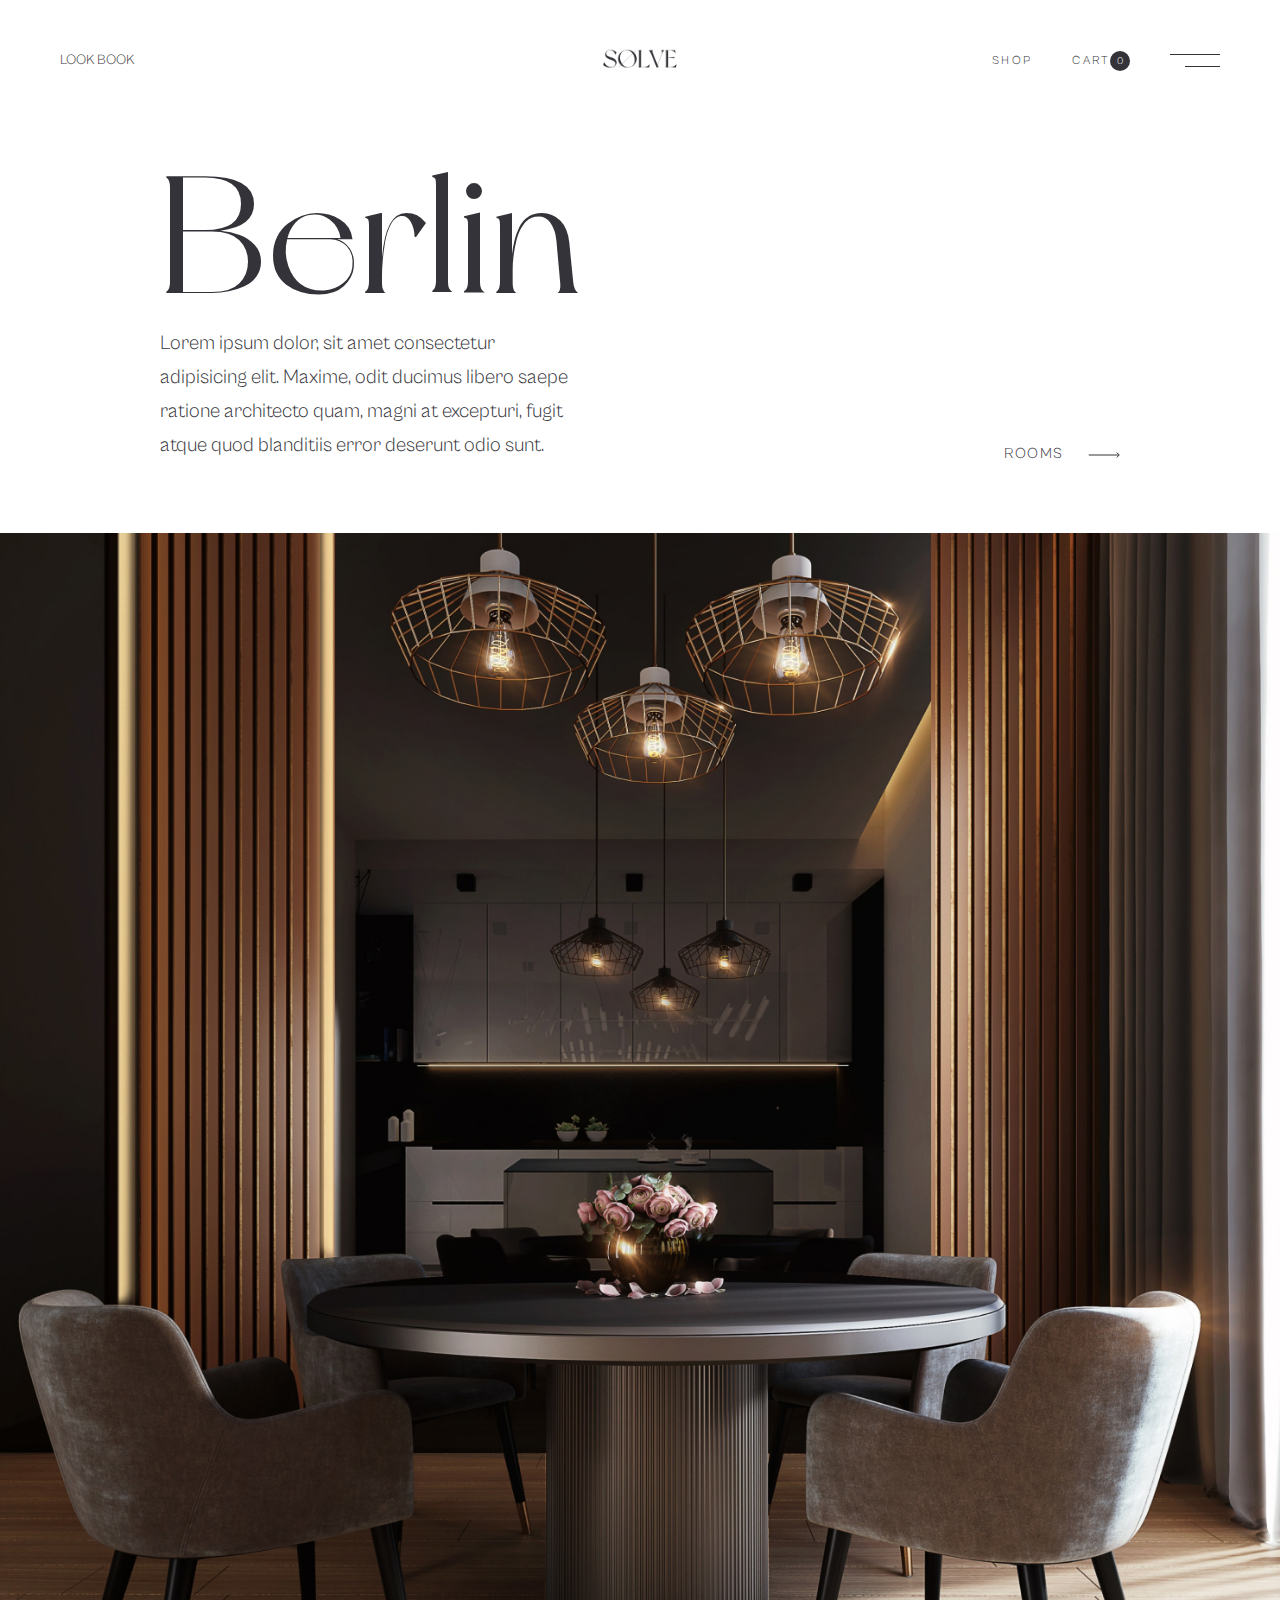
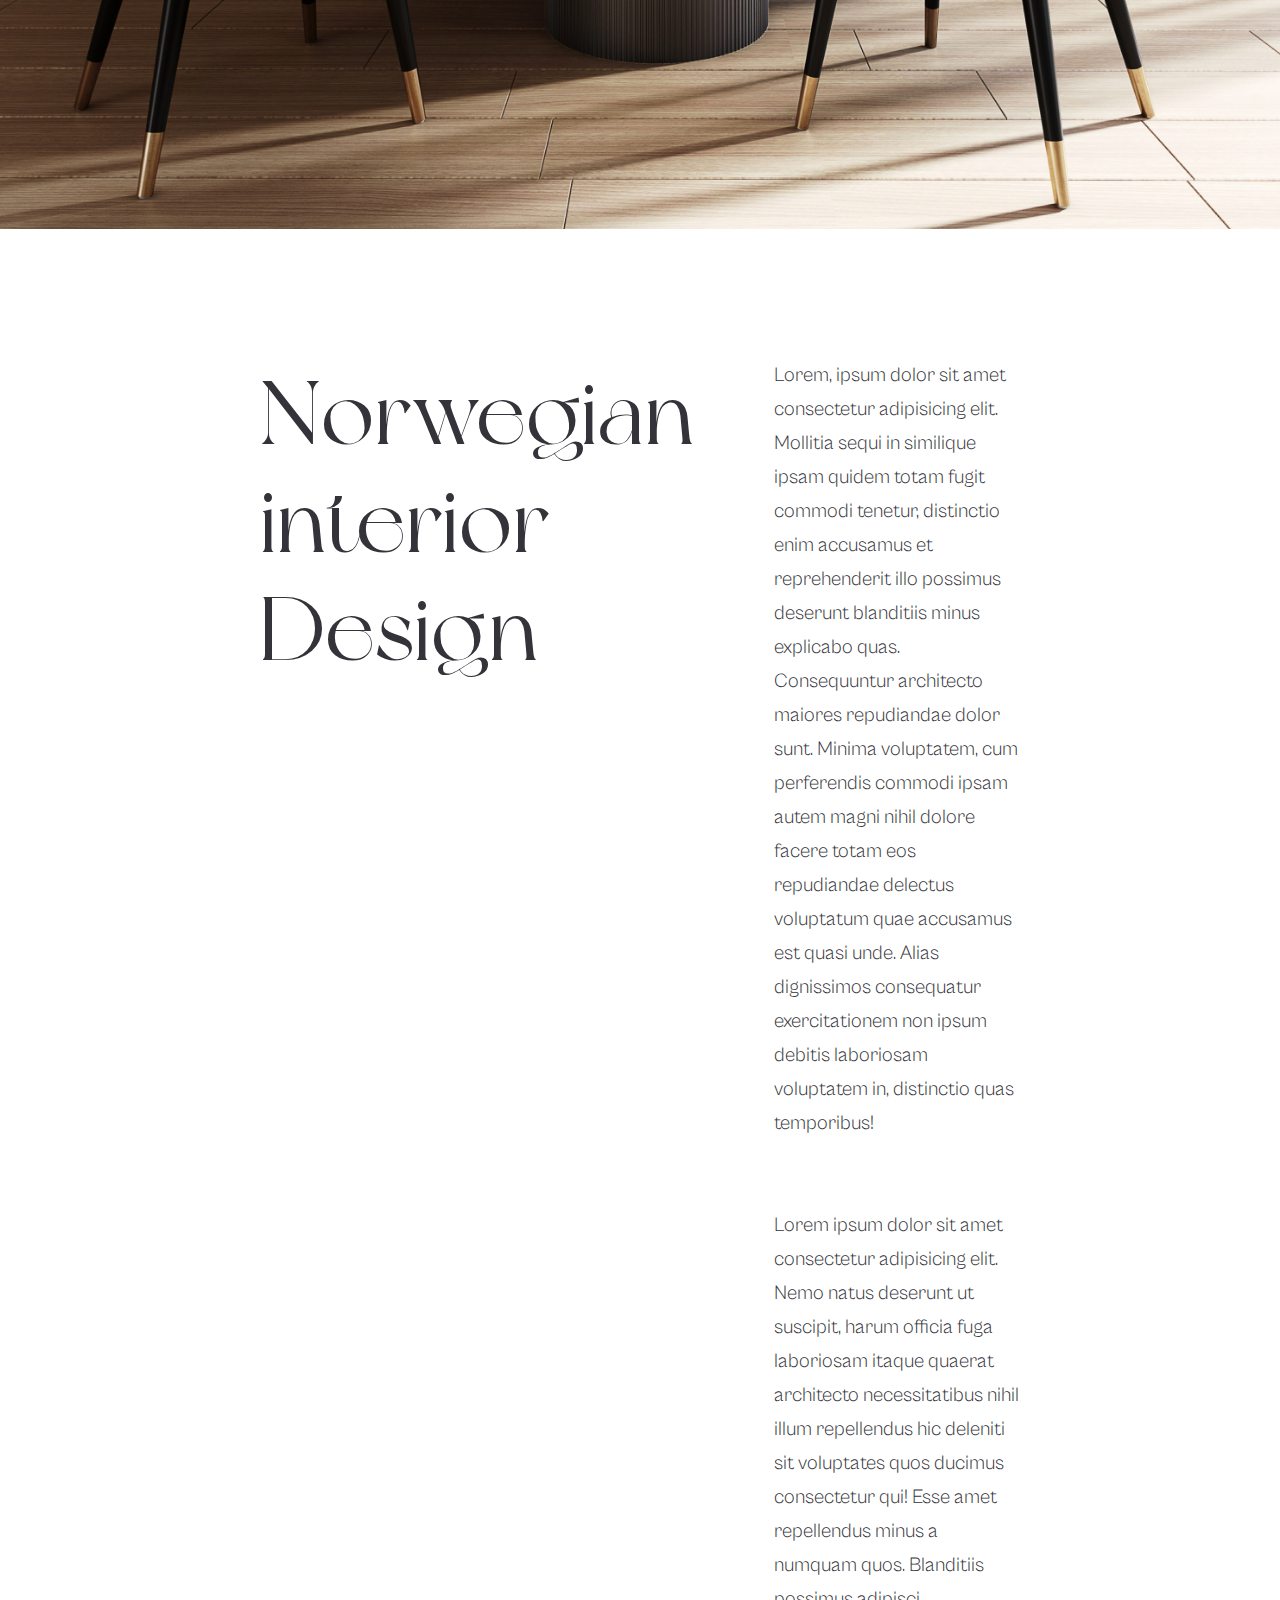
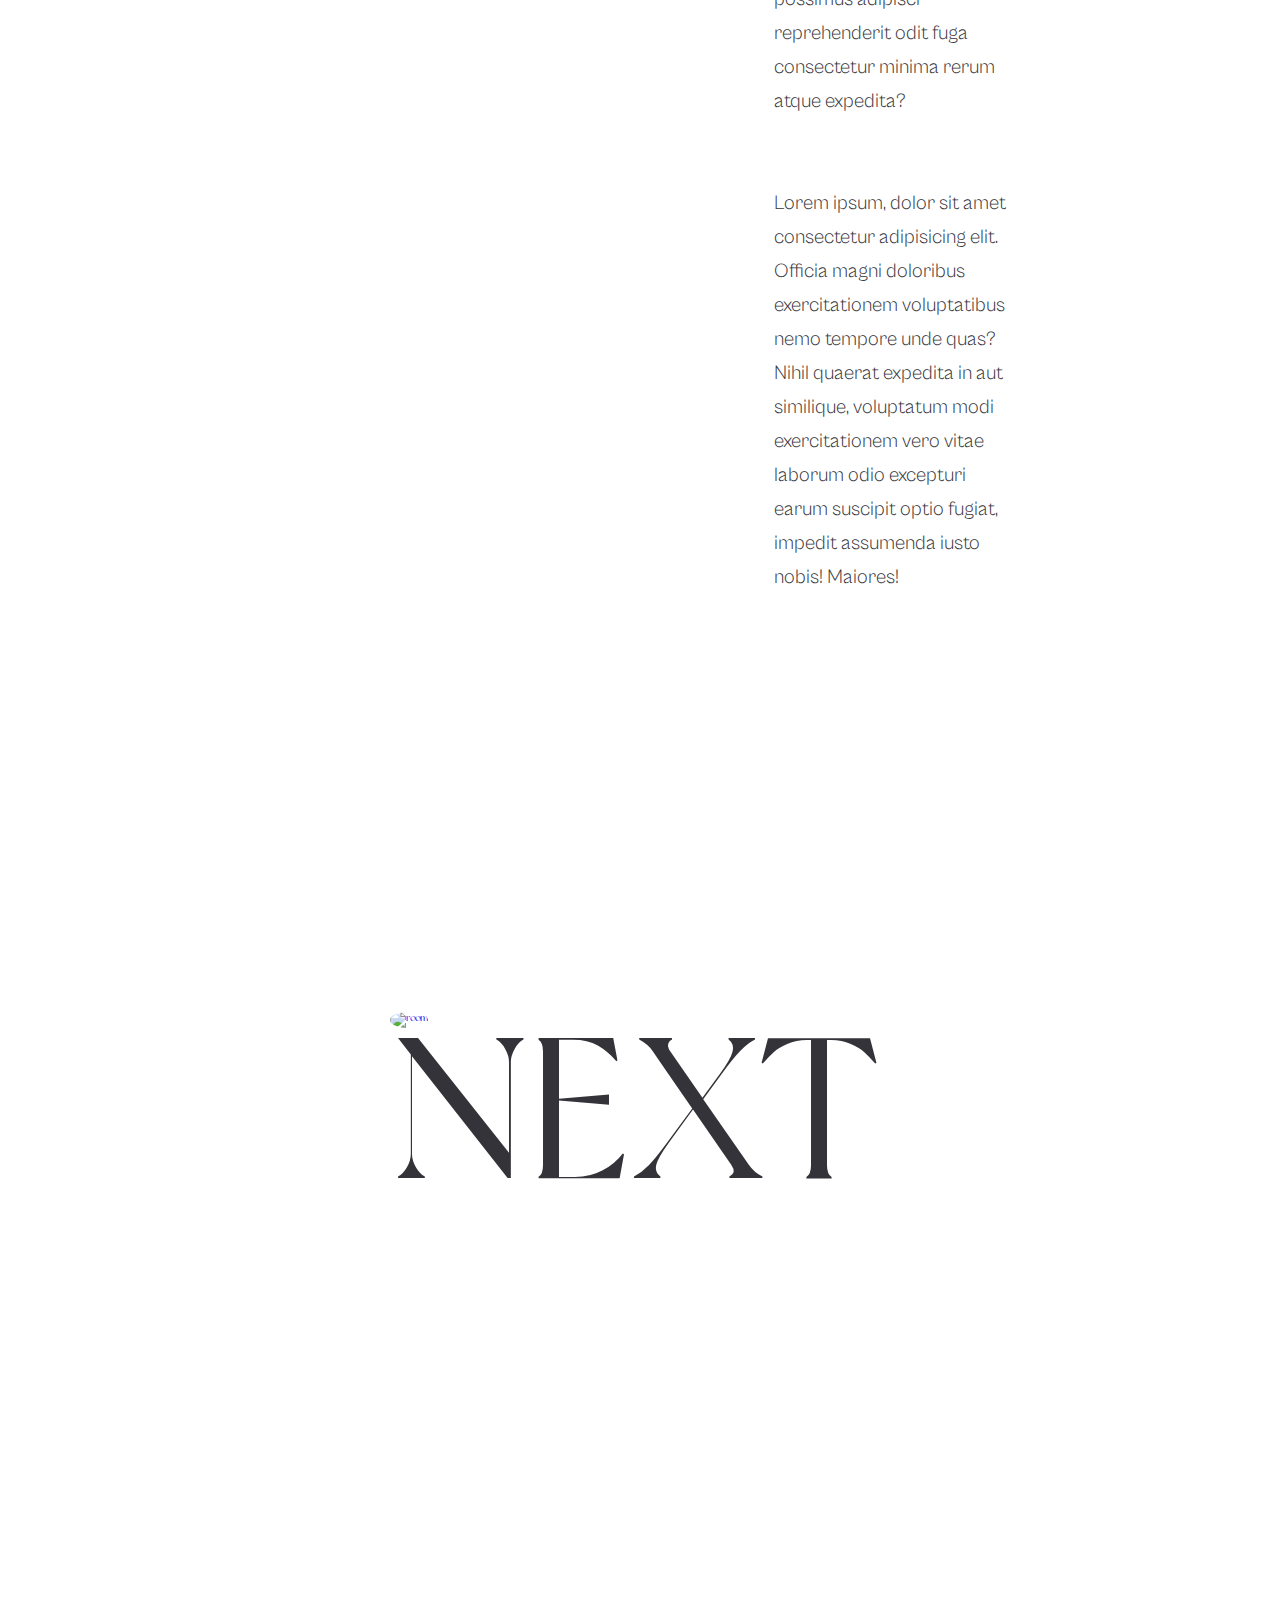
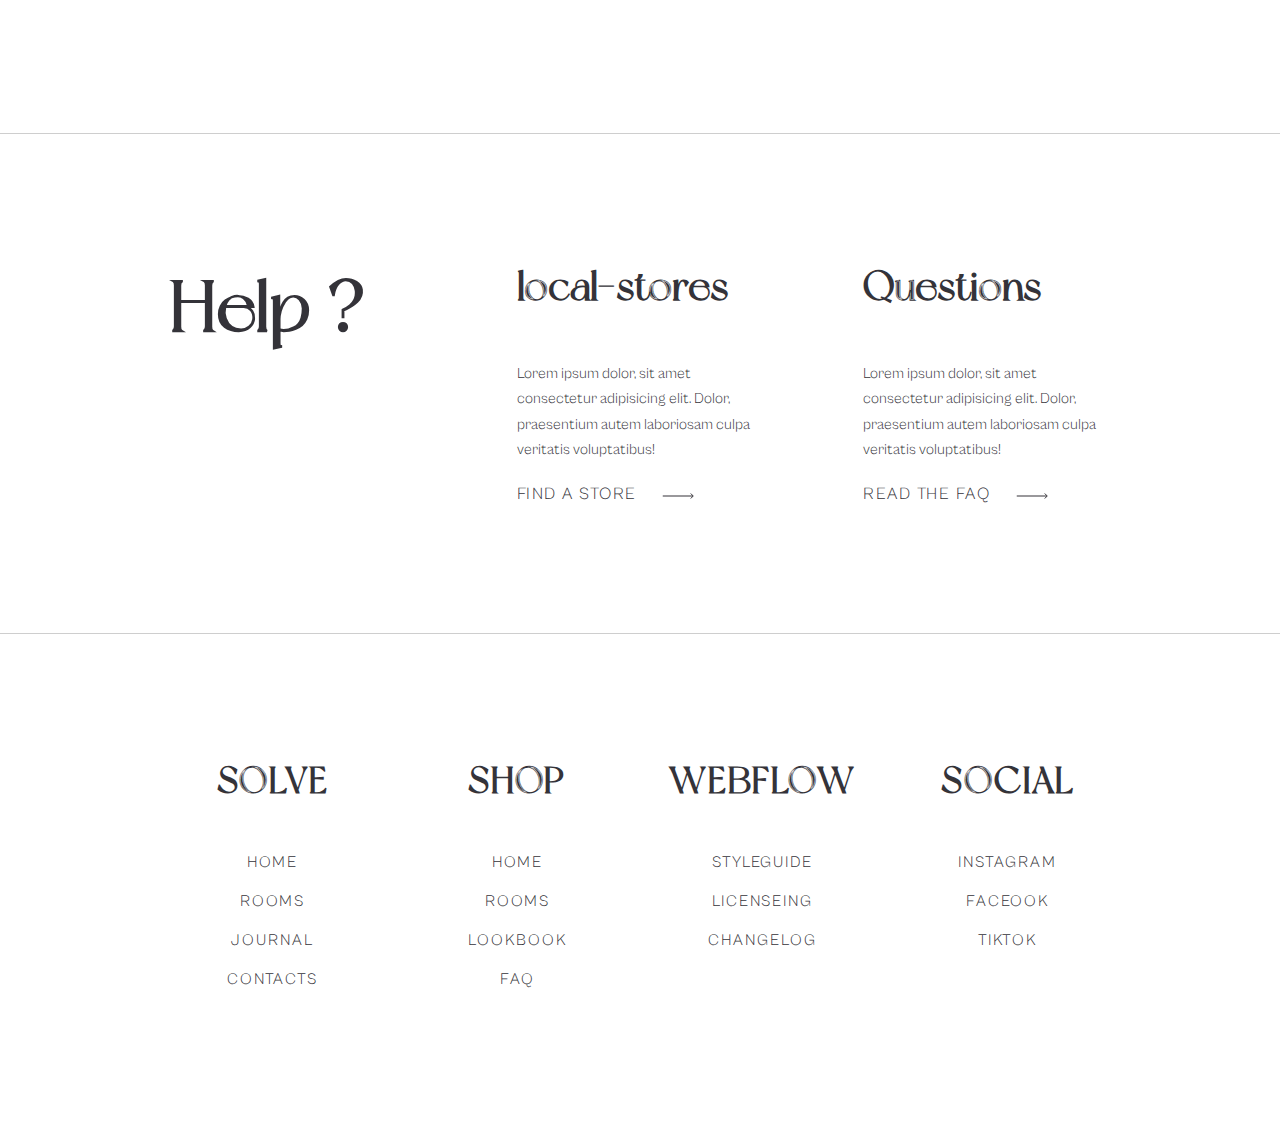
==== commit e6914481: "designing the shop page" ====
--- a/berlin.html
+++ b/berlin.html
@@ -12,7 +12,8 @@
         <ul class="navigation__nav">
           <a href="#" class="navigation__nav--action"> Look Book </a>
           <figure class="navigation__nav--logo">
-            <img src="/assets/logo/logo-dark-1x.png" alt="logo" />
+            <a href="/"> <img src="/assets/logo/logo-dark-1x.png" alt="logo" /></a>
+
           </figure>
           <ul class="navigation__nav--nav">
               <li class="navigation__nav--items"><a href="#"> Shop </a></li>
--- a/css/main.css
+++ b/css/main.css
@@ -1,1576 +1 @@
-@-webkit-keyframes shake {
-    0% {
-        -webkit-transform: translate(1px, 1px) rotate(0deg);
-        transform: translate(1px, 1px) rotate(0deg)
-    }
-
-    10% {
-        -webkit-transform: translate(-1px, -2px) rotate(-1deg);
-        transform: translate(-1px, -2px) rotate(-1deg)
-    }
-
-    20% {
-        -webkit-transform: translate(-3px, 0px) rotate(1deg);
-        transform: translate(-3px, 0px) rotate(1deg)
-    }
-
-    30% {
-        -webkit-transform: translate(3px, 2px) rotate(0deg);
-        transform: translate(3px, 2px) rotate(0deg)
-    }
-
-    40% {
-        -webkit-transform: translate(1px, -1px) rotate(1deg);
-        transform: translate(1px, -1px) rotate(1deg)
-    }
-
-    50% {
-        -webkit-transform: translate(-1px, 2px) rotate(-1deg);
-        transform: translate(-1px, 2px) rotate(-1deg)
-    }
-
-    60% {
-        -webkit-transform: translate(-3px, 1px) rotate(0deg);
-        transform: translate(-3px, 1px) rotate(0deg)
-    }
-
-    70% {
-        -webkit-transform: translate(3px, 1px) rotate(-1deg);
-        transform: translate(3px, 1px) rotate(-1deg)
-    }
-
-    80% {
-        -webkit-transform: translate(-1px, -1px) rotate(1deg);
-        transform: translate(-1px, -1px) rotate(1deg)
-    }
-
-    90% {
-        -webkit-transform: translate(1px, 2px) rotate(0deg);
-        transform: translate(1px, 2px) rotate(0deg)
-    }
-
-    100% {
-        -webkit-transform: translate(1px, -2px) rotate(-1deg);
-        transform: translate(1px, -2px) rotate(-1deg)
-    }
-}
-
-@keyframes shake {
-    0% {
-        -webkit-transform: translate(1px, 1px) rotate(0deg);
-        transform: translate(1px, 1px) rotate(0deg)
-    }
-
-    10% {
-        -webkit-transform: translate(-1px, -2px) rotate(-1deg);
-        transform: translate(-1px, -2px) rotate(-1deg)
-    }
-
-    20% {
-        -webkit-transform: translate(-3px, 0px) rotate(1deg);
-        transform: translate(-3px, 0px) rotate(1deg)
-    }
-
-    30% {
-        -webkit-transform: translate(3px, 2px) rotate(0deg);
-        transform: translate(3px, 2px) rotate(0deg)
-    }
-
-    40% {
-        -webkit-transform: translate(1px, -1px) rotate(1deg);
-        transform: translate(1px, -1px) rotate(1deg)
-    }
-
-    50% {
-        -webkit-transform: translate(-1px, 2px) rotate(-1deg);
-        transform: translate(-1px, 2px) rotate(-1deg)
-    }
-
-    60% {
-        -webkit-transform: translate(-3px, 1px) rotate(0deg);
-        transform: translate(-3px, 1px) rotate(0deg)
-    }
-
-    70% {
-        -webkit-transform: translate(3px, 1px) rotate(-1deg);
-        transform: translate(3px, 1px) rotate(-1deg)
-    }
-
-    80% {
-        -webkit-transform: translate(-1px, -1px) rotate(1deg);
-        transform: translate(-1px, -1px) rotate(1deg)
-    }
-
-    90% {
-        -webkit-transform: translate(1px, 2px) rotate(0deg);
-        transform: translate(1px, 2px) rotate(0deg)
-    }
-
-    100% {
-        -webkit-transform: translate(1px, -2px) rotate(-1deg);
-        transform: translate(1px, -2px) rotate(-1deg)
-    }
-}
-
-@-webkit-keyframes toggle {
-    0% {
-        width: 80%
-    }
-
-    50% {
-        width: 100%
-    }
-
-    80% {
-        width: 130%
-    }
-
-    100% {
-        width: 100%
-    }
-}
-
-@keyframes toggle {
-    0% {
-        width: 80%
-    }
-
-    50% {
-        width: 100%
-    }
-
-    80% {
-        width: 130%
-    }
-
-    100% {
-        width: 100%
-    }
-}
-
-*,
-*::before,
-*::after {
-    margin: 0;
-    padding: 0;
-    -webkit-box-sizing: inherit;
-    box-sizing: inherit
-}
-
-body {
-    -webkit-box-sizing: border-box;
-    box-sizing: border-box
-}
-
-li {
-    list-style: none
-}
-
-a {
-    display: inline-block;
-    text-decoration: none
-}
-
-@font-face {
-    font-family: "New York";
-    src: url("/assets/fonts/new-york.ttf")
-}
-
-@font-face {
-    font-family: "Cabinet Grotesk";
-    src: url("/assets/fonts/CabinetGrotesk.ttf")
-}
-
-html {
-    font-size: 62.5%
-}
-
-@media only screen and (max-width: 75em) {
-    html {
-        font-size: 56.25%
-    }
-}
-
-@media only screen and (max-width: 56.25em) {
-    html {
-        font-size: 50%
-    }
-}
-
-@media only screen and (max-width: 47.5em) {
-    html {
-        font-size: 46.5%
-    }
-}
-
-@media only screen and (max-width: 37.5em) {
-    html {
-        font-size: 40%
-    }
-}
-
-@media only screen and (min-width: 112.5em) {
-    html {
-        font-size: 75%
-    }
-}
-
-body {
-    font-family: "New york"
-}
-
-.heading-primary {
-    font-size: clamp(11rem, 17vw, 13vw);
-    font-weight: 400;
-    line-height: 1;
-    color: #fff;
-    text-transform: uppercase;
-    font-family: "New york"
-}
-
-.heading-secondary {
-    font-size: clamp(9rem, 14vw, 6vw);
-    font-weight: 400;
-    line-height: 1.2;
-    color: #343339;
-    font-family: "New york"
-}
-
-.heading-tertiary {
-    font-size: 4vw;
-    color: #fff;
-    line-height: 1;
-    text-transform: uppercase;
-    text-align: center
-}
-
-@media only screen and (max-width: 56.25em) {
-    .heading-tertiary {
-        font-size: 10rem
-    }
-}
-
-@media only screen and (max-width: 47.5em) {
-    .heading-tertiary {
-        font-size: 14rem
-    }
-}
-
-@media only screen and (max-width: 37.5em) {
-    .heading-tertiary {
-        font-size: 10rem
-    }
-}
-
-.heading-university {
-    font-size: 8vh;
-    color: #343339;
-    font-family: "New york"
-}
-
-.paragraph {
-    color: #343339;
-    font-size: 2rem;
-    font-family: "Cabinet Grotesk";
-    line-height: 1.7
-}
-
-.number-con {
-    height: 2rem;
-    width: 2rem;
-    border-radius: 50%;
-    background-color: #fff;
-    position: relative
-}
-
-.number-con span {
-    font-size: 1rem;
-    color: #343339;
-    position: absolute;
-    top: 50%;
-    left: 50%;
-    -webkit-transform: translate(-50%, -50%);
-    -ms-transform: translate(-50%, -50%);
-    transform: translate(-50%, -50%)
-}
-
-.number-con-black {
-    height: 2rem;
-    width: 2rem;
-    border-radius: 50%;
-    background-color: #343339;
-    position: relative
-}
-
-.number-con-black span {
-    font-size: 1rem;
-    color: #fff;
-    position: absolute;
-    top: 50%;
-    left: 50%;
-    -webkit-transform: translate(-50%, -50%);
-    -ms-transform: translate(-50%, -50%);
-    transform: translate(-50%, -50%)
-}
-
-.mb-big {
-    margin-bottom: 6.4rem
-}
-
-.mb-mid {
-    margin-bottom: 3.2rem
-}
-
-.mt-big {
-    margin-top: 4rem
-}
-
-.center {
-    text-align: center;
-    margin: 1.5rem 0
-}
-
-.small {
-    font-size: 1.7rem;
-    margin-top: 2rem
-}
-
-.blue {
-    background-color: blue !important;
-    position: absolute;
-    top: 50%;
-    left: 50%;
-    -webkit-transform: translate(-50%, -50%);
-    -ms-transform: translate(-50%, -50%);
-    transform: translate(-50%, -50%);
-    text-align: center
-}
-
-.arrow {
-    color: #fff;
-    padding-left: 2rem
-}
-
-.btn,
-.btn:link,
-.btn:visited {
-    display: inline-block;
-    background-color: rgba(0, 0, 0, 0);
-    font-size: 2rem;
-    font-family: "Cabinet Grotesk";
-    color: #fff;
-    padding: 2.4rem 4rem;
-    letter-spacing: 1px;
-    border: #fff 1px solid;
-    border-radius: 5rem
-}
-
-.btn:active,
-.btn:hover {
-    -webkit-transform: scale(1.1);
-    -ms-transform: scale(1.1);
-    transform: scale(1.1);
-    text-shadow: 0px 0px 6px #fff;
-    -webkit-box-shadow: 0px 5px 40px -10px rgba(0, 0, 0, .57);
-    box-shadow: 0px 5px 40px -10px rgba(0, 0, 0, .57);
-    -webkit-transition: all .4s ease 0s lett;
-    transition: all .4s ease 0s lett
-}
-
-.btn:active,
-.btn:hover {
-    -webkit-transform: scale(0.9);
-    -ms-transform: scale(0.9);
-    transform: scale(0.9)
-}
-
-.btn-white,
-.btn-white:link,
-.btn-white:visited {
-    display: inline-block;
-    background-color: rgba(0, 0, 0, 0);
-    font-size: 2rem;
-    font-family: "Cabinet Grotesk";
-    margin-top: 6rem;
-    color: #343339;
-    padding: 2.4rem 4rem 2.4rem 4rem;
-    border: #343339 1px solid;
-    border-radius: 5rem
-}
-
-@media only screen and (max-width: 37.5em) {
-
-    .btn-white,
-    .btn-white:link,
-    .btn-white:visited {
-        margin-left: 6rem
-    }
-}
-
-.btn-white:active,
-.btn-white:hover {
-    -webkit-transform: scale(1.1);
-    -ms-transform: scale(1.1);
-    transform: scale(1.1);
-    text-shadow: 0px 0px 6px #000;
-    -webkit-box-shadow: 0px 5px 40px -10px rgba(0, 0, 0, .57);
-    box-shadow: 0px 5px 40px -10px rgba(0, 0, 0, .57);
-    -webkit-transition: all .4s ease 0s;
-    transition: all .4s ease 0s
-}
-
-.link,
-.link :link,
-.link:visited {
-    display: inline-block;
-    font-size: 1.5rem;
-    font-family: "Cabinet Grotesk";
-    text-decoration: none;
-    letter-spacing: 1.5px;
-    text-transform: uppercase;
-    color: #343339
-}
-
-.link:hover,
-.link:active {
-    color: #aaa
-}
-
-.link:hover {
-    -webkit-transform: scale(1.1);
-    -ms-transform: scale(1.1);
-    transform: scale(1.1)
-}
-
-.link:hover {
-    -webkit-transform: scale(0.9);
-    -ms-transform: scale(0.9);
-    transform: scale(0.9)
-}
-
-.image-link,
-.image-link:link,
-.image-link:visited {
-    display: inline-block;
-    border-radius: 50%
-}
-
-.image-link:active,
-.image-link:hover {
-    -webkit-transition: all .5s ease-in;
-    transition: all .5s ease-in;
-    -webkit-transform: scale(1.1);
-    -ms-transform: scale(1.1);
-    transform: scale(1.1)
-}
-
-.container {
-    background-image: url(/assets/images/hero__img.png);
-    background-size: cover;
-    background-position: right;
-    height: 130vh
-}
-
-@media only screen and (max-width: 47.5em) {
-    .container {
-        height: 100vh
-    }
-}
-
-.container .header__main--textbox {
-    position: absolute;
-    top: 50%;
-    left: 50%;
-    -webkit-transform: translate(-50%, -50%);
-    -ms-transform: translate(-50%, -50%);
-    transform: translate(-50%, -50%);
-    text-align: center;
-    padding-top: 16rem
-}
-
-.navigation {
-    padding: 5rem 6rem;
-    font-family: "Cabinet Grotesk";
-    font-weight: 400;
-    position: relative;
-    color: #fff
-}
-
-@media only screen and (max-width: 56.25em) {
-    .navigation {
-        display: none
-    }
-}
-
-.navigation.dark {
-    color: #343339
-}
-
-.navigation__nav {
-    display: -webkit-box;
-    display: -ms-flexbox;
-    display: flex;
-    -webkit-box-pack: justify;
-    -ms-flex-pack: justify;
-    justify-content: space-between;
-    -webkit-box-align: center;
-    -ms-flex-align: center;
-    align-items: center
-}
-
-.navigation__nav--action {
-    font-size: 1.4rem;
-    color: inherit
-}
-
-.navigation__nav li a {
-    font-size: 1.2rem;
-    line-height: 175%;
-    letter-spacing: .2em;
-    font-weight: 400;
-    color: inherit
-}
-
-.navigation__nav a {
-    text-transform: uppercase
-}
-
-.navigation__nav--logo {
-    width: 7.5rem;
-    position: absolute;
-    top: 50%;
-    left: 50%;
-    -webkit-transform: translate(-50%, -50%);
-    -ms-transform: translate(-50%, -50%);
-    transform: translate(-50%, -50%)
-}
-
-.navigation__nav--logo img {
-    width: 100%
-}
-
-.navigation__nav--nav {
-    display: -webkit-box;
-    display: -ms-flexbox;
-    display: flex;
-    -webkit-box-pack: center;
-    -ms-flex-pack: center;
-    justify-content: center;
-    -webkit-box-align: center;
-    -ms-flex-align: center;
-    align-items: center;
-    gap: 4rem
-}
-
-.navigation__nav--items {
-    display: -webkit-box;
-    display: -ms-flexbox;
-    display: flex;
-    -webkit-box-pack: center;
-    -ms-flex-pack: center;
-    justify-content: center;
-    -webkit-box-align: center;
-    -ms-flex-align: center;
-    align-items: center
-}
-
-.navigation__nav--items--input {
-    display: none
-}
-
-@media only screen and (max-width: 75em) {
-    .navigation__nav--items--input:checked+.navigation__nav--items--button .navigation__nav--items--button--icon {
-        -webkit-transform: rotate(-45deg);
-        -ms-transform: rotate(-45deg);
-        transform: rotate(-45deg)
-    }
-
-    .navigation__nav--items--input:checked+.navigation__nav--items--button .navigation__nav--items--button--icon::after {
-        width: 100%;
-        -webkit-transform: rotate(-270deg);
-        -ms-transform: rotate(-270deg);
-        transform: rotate(-270deg);
-        top: 0
-    }
-
-    .navigation__nav--items--button {
-        display: block;
-        width: 5rem;
-        height: 1.3rem;
-        cursor: pointer;
-        display: -webkit-box;
-        display: -ms-flexbox;
-        display: flex;
-        -webkit-box-pack: start;
-        -ms-flex-pack: start;
-        justify-content: flex-start;
-        -webkit-box-align: start;
-        -ms-flex-align: start;
-        align-items: flex-start
-    }
-
-    .navigation__nav--items--button--icon {
-        position: relative;
-        display: block;
-        width: 100%;
-        height: 1px;
-        background-color: #343339;
-        -webkit-transition: trans;
-        transition: trans
-    }
-
-    .navigation__nav--items--button--icon::after {
-        content: "";
-        position: absolute;
-        background-color: currentColor;
-        -webkit-transition: all .3s;
-        transition: all .3s;
-        width: 70%;
-        top: 1.2rem;
-        right: 0;
-        display: block;
-        height: 1px
-    }
-}
-
-.navigation__nav--items--button {
-    width: 5rem;
-    height: 1.3rem;
-    cursor: pointer;
-    -webkit-box-pack: start;
-    -ms-flex-pack: start;
-    justify-content: flex-start;
-    -webkit-box-align: start;
-    -ms-flex-align: start;
-    align-items: flex-start
-}
-
-@media only screen and (max-width: 56.25em) {
-    .navigation__nav--items--button {
-        display: block
-    }
-}
-
-.navigation__nav--items--button--icon {
-    position: relative;
-    display: block;
-    width: 100%;
-    height: 1px;
-    background-color: currentColor
-}
-
-.navigation__nav--items--button--icon::after {
-    content: "";
-    position: absolute;
-    background-color: currentColor;
-    -webkit-transition: all .3s;
-    transition: all .3s;
-    width: 70%;
-    top: 1.2rem;
-    right: 0;
-    display: block;
-    height: 1px
-}
-
-.mobile-navigation {
-    display: none;
-    position: fixed;
-    padding: 5rem 6rem;
-    font-family: "Cabinet Grotesk";
-    font-weight: 400;
-    position: relative;
-    color: #fff
-}
-
-.mobile-navigation.dark {
-    color: #343339
-}
-
-.mobile-navigation__nav {
-    display: -webkit-box;
-    display: -ms-flexbox;
-    display: flex;
-    -webkit-box-align: center;
-    -ms-flex-align: center;
-    align-items: center;
-    -webkit-box-orient: vertical;
-    -webkit-box-direction: normal;
-    -ms-flex-direction: column;
-    flex-direction: column;
-    z-index: 2
-}
-
-.mobile-navigation__nav a {
-    font-size: 3rem;
-    line-height: 175%;
-    letter-spacing: .2em;
-    font-weight: 400;
-    text-transform: uppercase;
-    color: inherit
-}
-
-.mobile-navigation__nav a:last-child {
-    padding-bottom: 2rem
-}
-
-.mobile-navigation__nav--logo {
-    width: 7.5rem
-}
-
-.mobile-navigation__nav--logo img {
-    width: 100%
-}
-
-.mobile-navigation__nav--nav {
-    display: -webkit-box;
-    display: -ms-flexbox;
-    display: flex;
-    -webkit-box-align: center;
-    -ms-flex-align: center;
-    align-items: center;
-    -webkit-box-pack: center;
-    -ms-flex-pack: center;
-    justify-content: center;
-    background-color: rgba(206, 206, 206, .8);
-    -webkit-backdrop-filter: blur(5px);
-    backdrop-filter: blur(5px);
-    position: fixed;
-    top: 0;
-    right: 0;
-    -webkit-box-orient: vertical;
-    -webkit-box-direction: normal;
-    -ms-flex-direction: column;
-    flex-direction: column;
-    height: 100vh;
-    width: 40rem;
-    right: -56rem
-}
-
-.mobile-navigation__nav--nav--items {
-    display: -webkit-box;
-    display: -ms-flexbox;
-    display: flex;
-    -webkit-box-pack: center;
-    -ms-flex-pack: center;
-    justify-content: center;
-    -webkit-box-align: center;
-    -ms-flex-align: center;
-    align-items: center
-}
-
-.mobile-navigation__nav--nav--items .number-con {
-    height: 4rem;
-    width: 4rem;
-    border-radius: 50%;
-    background-color: #fff;
-    position: relative
-}
-
-.mobile-navigation__nav--nav--items .number-con span {
-    font-size: 2.4rem;
-    color: #343339;
-    position: absolute;
-    top: 50%;
-    left: 50%;
-    -webkit-transform: translate(-50%, -50%);
-    -ms-transform: translate(-50%, -50%);
-    transform: translate(-50%, -50%)
-}
-
-.mobile-navigation__nav--nav--items .number-con-black {
-    height: 2rem;
-    width: 2rem;
-    border-radius: 50%;
-    background-color: #343339;
-    position: relative
-}
-
-.mobile-navigation__nav--nav--items .number-con-black span {
-    font-size: 1rem;
-    color: #fff;
-    position: absolute;
-    top: 50%;
-    left: 50%;
-    -webkit-transform: translate(-50%, -50%);
-    -ms-transform: translate(-50%, -50%);
-    transform: translate(-50%, -50%)
-}
-
-@media only screen and (max-width: 56.25em) {
-    .mobile-navigation__nav--input:checked+.mobile-navigation__nav--button .mobile-navigation__nav--button--icon {
-        -webkit-transform: rotate(-45deg);
-        -ms-transform: rotate(-45deg);
-        transform: rotate(-45deg)
-    }
-
-    .mobile-navigation__nav--input:checked+.mobile-navigation__nav--button .mobile-navigation__nav--button--icon::after {
-        width: 100%;
-        -webkit-transform: rotate(-270deg);
-        -ms-transform: rotate(-270deg);
-        transform: rotate(-270deg);
-        top: 0
-    }
-
-    .mobile-navigation__nav--input:checked~.mobile-navigation__nav--nav {
-        right: 0 !important
-    }
-
-    .mobile-navigation__nav__button {
-        position: relative;
-        display: block;
-        width: 5rem;
-        height: 1.3rem;
-        cursor: pointer;
-        display: -webkit-box;
-        display: -ms-flexbox;
-        display: flex;
-        -webkit-box-pack: start;
-        -ms-flex-pack: start;
-        justify-content: flex-start;
-        -webkit-box-align: start;
-        -ms-flex-align: start;
-        align-items: flex-start;
-        z-index: 10
-    }
-
-    .mobile-navigation__nav__button--icon {
-        display: block;
-        width: 100%;
-        height: 1px;
-        background-color: #343339
-    }
-
-    .mobile-navigation__nav__button--icon::after {
-        content: "";
-        position: absolute;
-        background-color: currentColor;
-        -webkit-transition: all .3s;
-        transition: all .3s;
-        width: 70%;
-        top: 1.2rem;
-        right: 0;
-        display: block;
-        height: 1px
-    }
-}
-
-.mobile-navigation__nav--button {
-    width: 5rem;
-    height: 1.3rem;
-    cursor: pointer;
-    -webkit-box-pack: start;
-    -ms-flex-pack: start;
-    justify-content: flex-start;
-    -webkit-box-align: start;
-    -ms-flex-align: start;
-    align-items: flex-start
-}
-
-@media only screen and (max-width: 56.25em) {
-    .mobile-navigation__nav--button {
-        display: block
-    }
-}
-
-.mobile-navigation__nav--button--icon {
-    position: relative;
-    display: block;
-    width: 100%;
-    height: 1px;
-    background-color: currentColor
-}
-
-.mobile-navigation__nav--button--icon::after {
-    content: "";
-    position: absolute;
-    background-color: currentColor;
-    -webkit-transition: all .3s;
-    transition: all .3s;
-    width: 70%;
-    top: 1.2rem;
-    right: 0;
-    display: block;
-    height: 1px
-}
-
-#mobile-navigation__nav--button {
-    display: none
-}
-
-@media only screen and (max-width: 56.25em) {
-    .mobile-navigation {
-        display: -webkit-box;
-        display: -ms-flexbox;
-        display: flex;
-        -webkit-box-align: center;
-        -ms-flex-align: center;
-        align-items: center;
-        -webkit-box-pack: justify;
-        -ms-flex-pack: justify;
-        justify-content: space-between;
-        -webkit-box-orient: horizontal;
-        -webkit-box-direction: reverse;
-        -ms-flex-direction: row-reverse;
-        flex-direction: row-reverse
-    }
-}
-
-.footer__wrapper {
-    background-color: #fff;
-    padding: 12.5rem 15rem
-}
-
-@media only screen and (max-width: 75em) {
-    .footer__wrapper {
-        padding: 5rem 5rem
-    }
-}
-
-@media only screen and (max-width: 56.25em) {
-    .footer__wrapper {
-        padding: 7rem 7rem
-    }
-}
-
-@media only screen and (max-width: 47.5em) {
-    .footer__wrapper {
-        padding: 5rem 3rem
-    }
-}
-
-.footer__wrapper--row {
-    display: grid;
-    grid-template-columns: 1fr 1fr 1fr 1fr;
-    justify-items: center
-}
-
-@media only screen and (max-width: 75em) {
-    .footer__wrapper--row {
-        grid-template-columns: repeat(4, 1fr)
-    }
-}
-
-@media only screen and (max-width: 56.25em) {
-    .footer__wrapper--row {
-        grid-template-columns: 1fr 1fr
-    }
-}
-
-@media only screen and (max-width: 37.5em) {
-    .footer__wrapper--row {
-        grid-template-columns: 1fr;
-        justify-items: center
-    }
-}
-
-@media only screen and (max-width: 75em) {
-    .footer__wrapper--row--col {
-        margin-top: 4rem
-    }
-}
-
-@media only screen and (max-width: 56.25em) {
-    .footer__wrapper--row--col {
-        margin-top: 4rem
-    }
-}
-
-@media only screen and (max-width: 25em) {
-    .footer__wrapper--row--col {
-        margin-top: 6rem;
-        text-align: center
-    }
-}
-
-.footer__wrapper--row--col h3 {
-    font-size: 3.6rem;
-    letter-spacing: 1.6px;
-    margin-bottom: 5rem;
-    color: #343339;
-    text-transform: capitalize
-}
-
-@media only screen and (max-width: 47.5em) {
-    .footer__wrapper--row--col h3 {
-        font-size: 4rem;
-        margin-bottom: 4rem
-    }
-}
-
-.footer__wrapper--row--col ul {
-    text-align: center;
-    text-transform: uppercase
-}
-
-.footer__wrapper--row--col a {
-    display: inline-block;
-    font-size: 1.6rem;
-    font-family: "Cabinet Grotesk";
-    margin-bottom: 2rem;
-    color: #343339;
-    text-align: center;
-    cursor: pointer;
-    letter-spacing: 1.9px
-}
-
-@media only screen and (max-width: 75em) {
-    .footer__wrapper--row--col a {
-        font-size: 1.6rem;
-        margin-bottom: 1.5rem
-    }
-}
-
-@media only screen and (max-width: 47.5em) {
-    .footer__wrapper--row--col a {
-        font-size: 2rem;
-        margin-bottom: 1.5rem
-    }
-}
-
-.about {
-    padding: 12rem 15rem;
-    border-bottom: #cecece 1px solid
-}
-
-@media only screen and (max-width: 75em) {
-    .about {
-        padding: 5rem 5rem
-    }
-}
-
-.about__main {
-    display: grid;
-    grid-template-columns: 1fr 1fr 1fr;
-    gap: 7.4rem;
-    padding: 9rem 1rem
-}
-
-@media only screen and (max-width: 75em) {
-    .about__main {
-        grid-template-columns: 1fr 1fr 1fr;
-        gap: 3rem
-    }
-}
-
-@media only screen and (max-width: 47.5em) {
-    .about__main {
-        grid-template-columns: 1fr
-    }
-}
-
-.about__main .box {
-    display: -webkit-box;
-    display: -ms-flexbox;
-    display: flex;
-    -webkit-box-orient: vertical;
-    -webkit-box-direction: normal;
-    -ms-flex-direction: column;
-    flex-direction: column
-}
-
-.about__main .box__wrapper {
-    position: relative
-}
-
-.about__main .box__wrapper .circle-con {
-    height: 8rem;
-    width: 8rem;
-    border-radius: 50%;
-    background-color: #343339;
-    position: absolute;
-    top: 3rem;
-    z-index: 1;
-    right: 2rem
-}
-
-.about__main .box__wrapper .circle-con span {
-    font-size: 1rem;
-    color: #fff;
-    text-align: center;
-    position: absolute;
-    top: 50%;
-    left: 50%;
-    -webkit-transform: translate(-50%, -50%);
-    -ms-transform: translate(-50%, -50%);
-    transform: translate(-50%, -50%)
-}
-
-.about__main .box .text {
-    text-align: center
-}
-
-.about__main .box .composition {
-    position: relative
-}
-
-.about__main img {
-    width: 100%;
-    border-radius: 50rem;
-    margin-bottom: 3.2rem
-}
-
-.info {
-    padding: 12.8rem 26.1rem 20.7rem 25.9rem;
-    background-color: #fff
-}
-
-@media only screen and (max-width: 75em) {
-    .info {
-        padding: 4rem 12rem
-    }
-}
-
-@media only screen and (max-width: 56.25em) {
-    .info {
-        padding: 4rem 9rem
-    }
-}
-
-@media only screen and (max-width: 47.5em) {
-    .info {
-        padding: 4rem 5rem
-    }
-}
-
-.info__wrapper {
-    display: grid;
-    grid-template-columns: 1.5fr 1.5fr;
-    gap: 8rem
-}
-
-@media only screen and (max-width: 47.5em) {
-    .info__wrapper {
-        display: -webkit-box;
-        display: -ms-flexbox;
-        display: flex;
-        -webkit-box-orient: vertical;
-        -webkit-box-direction: normal;
-        -ms-flex-direction: column;
-        flex-direction: column
-    }
-
-    .info__wrapper br {
-        display: none
-    }
-}
-
-.description {
-    background-image: url(/assets/images/composition.jpg);
-    height: 100vh;
-    background-size: cover;
-    background-position: center;
-    position: relative
-}
-
-.description__wrapper {
-    padding: 2rem 2rem
-}
-
-.description__wrapper--composition {
-    position: absolute;
-    top: 50%;
-    left: 50%;
-    -webkit-transform: translate(-50%, -50%);
-    -ms-transform: translate(-50%, -50%);
-    transform: translate(-50%, -50%);
-    width: 50vw
-}
-
-.description__wrapper--composition img {
-    width: 100%
-}
-
-.rooms {
-    background-color: #fff;
-    padding: 12.8rem 16rem;
-    border-bottom: #cecece 1px solid
-}
-
-@media only screen and (max-width: 75em) {
-    .rooms {
-        padding: 4rem 4rem
-    }
-}
-
-.rooms__wrapper--textbox {
-    display: -webkit-box;
-    display: -ms-flexbox;
-    display: flex;
-    -webkit-box-orient: vertical;
-    -webkit-box-direction: normal;
-    -ms-flex-direction: column;
-    flex-direction: column;
-    -webkit-box-align: center;
-    -ms-flex-align: center;
-    align-items: center;
-    -webkit-box-pack: center;
-    -ms-flex-pack: center;
-    justify-content: center
-}
-
-.rooms__composition {
-    display: grid;
-    grid-template-columns: 1fr 1fr 1fr;
-    gap: 6.4rem;
-    margin-top: 9.6rem
-}
-
-@media only screen and (max-width: 56.25em) {
-    .rooms__composition {
-        grid-template-columns: 1fr
-    }
-}
-
-.rooms__composition img {
-    width: 100%;
-    border-radius: 50%
-}
-
-@media only screen and (max-width: 56.25em) {
-    .rooms__composition img {
-        border-radius: 30%
-    }
-}
-
-.rooms__composition--image {
-    position: relative
-}
-
-.rooms__composition--image h3 {
-    position: absolute;
-    top: 50%;
-    left: 50%;
-    -webkit-transform: translate(-50%, -50%);
-    -ms-transform: translate(-50%, -50%);
-    transform: translate(-50%, -50%)
-}
-
-.stores {
-    padding: 12rem 16rem;
-    border-bottom: #cecece 1px solid
-}
-
-@media only screen and (max-width: 75em) {
-    .stores {
-        padding: 7rem 1rem
-    }
-}
-
-@media only screen and (max-width: 56.25em) {
-    .stores {
-        padding: 4rem 1rem
-    }
-}
-
-@media only screen and (max-width: 47.5em) {
-    .stores__wrapper h3 {
-        text-align: center
-    }
-}
-
-.stores__wrapper__main {
-    display: grid;
-    grid-template-columns: 1fr 1fr;
-    gap: 9.6rem
-}
-
-@media only screen and (max-width: 47.5em) {
-    .stores__wrapper__main {
-        grid-template-columns: 1fr;
-        gap: 4rem
-    }
-}
-
-.stores__wrapper__main--box {
-    display: -webkit-box;
-    display: -ms-flexbox;
-    display: flex;
-    -webkit-box-align: center;
-    -ms-flex-align: center;
-    align-items: center;
-    -webkit-box-pack: center;
-    -ms-flex-pack: center;
-    justify-content: center;
-    gap: 4rem;
-    margin-top: 6rem
-}
-
-@media only screen and (max-width: 75em) {
-    .stores__wrapper__main--box {
-        -webkit-box-orient: vertical;
-        -webkit-box-direction: normal;
-        -ms-flex-direction: column;
-        flex-direction: column;
-        -webkit-box-pack: center;
-        -ms-flex-pack: center;
-        justify-content: center;
-        -webkit-box-align: center;
-        -ms-flex-align: center;
-        align-items: center
-    }
-}
-
-.stores__wrapper__main--box--composition {
-    width: 30rem;
-    height: 30rem
-}
-
-.stores__wrapper__main--box--composition img {
-    width: 100%;
-    border-radius: 50%
-}
-
-.stores__wrapper__main--box--text h4 {
-    color: #343339;
-    font-size: 3.6rem;
-    margin-bottom: 2.5rem
-}
-
-.stores__wrapper__main--box--text p {
-    color: #343339;
-    font-size: 1.8rem;
-    font-family: "Cabinet Grotesk";
-    margin-bottom: 2.5rem
-}
-
-.hero {
-    padding: 3rem 16rem
-}
-
-@media only screen and (max-width: 56.25em) {
-    .hero {
-        padding: 1rem 4rem
-    }
-}
-
-.hero__wrapper {
-    display: grid;
-    grid-template-columns: 1.5fr 2.5fr;
-    margin-bottom: 4rem
-}
-
-@media only screen and (max-width: 56.25em) {
-    .hero__wrapper {
-        grid-template-columns: 1fr
-    }
-}
-
-.hero__wrapper--text-wrapper h1 {
-    margin-bottom: 1rem;
-    color: #343339;
-    text-transform: none
-}
-
-@media only screen and (max-width: 56.25em) {
-    .hero__wrapper--text-wrapper h1 {
-        margin-top: 5rem
-    }
-}
-
-.hero__wrapper a {
-    display: inline-block;
-    justify-self: flex-end;
-    -ms-flex-item-align: end;
-    align-self: flex-end
-}
-
-@media only screen and (max-width: 56.25em) {
-    .hero__wrapper a {
-        margin-top: 5rem;
-        justify-self: flex-start
-    }
-}
-
-.hero__composition img {
-    width: 100%;
-    height: 100%
-}
-
-.info {
-    padding: 12.8rem 26.1rem 20.7rem 25.9rem;
-    background-color: #fff
-}
-
-@media only screen and (max-width: 75em) {
-    .info {
-        padding: 4rem 5rem
-    }
-}
-
-@media only screen and (max-width: 56.25em) {
-    .info {
-        padding: 4rem 2rem
-    }
-}
-
-@media only screen and (max-width: 47.5em) {
-    .info {
-        padding: 4rem 5rem
-    }
-}
-
-.info__wrapper {
-    display: grid;
-    grid-template-columns: 1.5fr 1.5fr;
-    gap: 8rem
-}
-
-@media only screen and (max-width: 47.5em) {
-    .info__wrapper {
-        display: -webkit-box;
-        display: -ms-flexbox;
-        display: flex;
-        -webkit-box-orient: vertical;
-        -webkit-box-direction: normal;
-        -ms-flex-direction: column;
-        flex-direction: column;
-        gap: 4rem
-    }
-
-    .info__wrapper p {
-        font-size: 1.5rem;
-        margin-bottom: 2rem
-    }
-}
-
-@media only screen and (max-width: 47.5em)and (max-width: 56.25em) {
-    .info__wrapper p {
-        font-size: 2.6rem
-    }
-}
-
-@media only screen and (max-width: 47.5em) {
-    .info__wrapper br {
-        display: none
-    }
-}
-
-.next {
-    padding: 21rem 6rem;
-    border-bottom: #cecece 1px solid
-}
-
-@media only screen and (max-width: 56.25em) {
-    .next {
-        padding: 12rem 1rem
-    }
-}
-
-@media only screen and (max-width: 37.5em) {
-    .next {
-        padding: 30rem 0rem
-    }
-}
-
-.next__wrapper h1 {
-    font-size: 20rem;
-    color: #343339;
-    position: absolute;
-    top: -26%;
-    left: 0;
-    z-index: 1
-}
-
-@media only screen and (max-width: 47.5em) {
-    .next__wrapper h1 {
-        font-size: 20rem
-    }
-}
-
-.next__wrapper .composition {
-    margin: 0 auto;
-    position: relative;
-    width: 50rem;
-    height: 50rem
-}
-
-.next__wrapper img {
-    width: 100%;
-    border-radius: 50%
-}
-
-.help {
-    padding: 12.8rem 17rem;
-    border-bottom: #cecece 1px solid
-}
-
-@media only screen and (max-width: 75em) {
-    .help {
-        padding: 12rem 8rem
-    }
-}
-
-@media only screen and (max-width: 56.25em) {
-    .help {
-        padding: 12rem 5rem
-    }
-}
-
-.help__wrapper {
-    display: grid;
-    grid-template-columns: repeat(3, 1fr);
-    gap: 10rem
-}
-
-@media only screen and (max-width: 56.25em) {
-    .help__wrapper {
-        grid-template-columns: 1fr;
-        gap: 7.5rem
-    }
-}
-
-@media only screen and (max-width: 56.25em) {
-    .help__wrapper h3 {
-        font-size: 8rem;
-        margin-bottom: 2rem
-    }
-}
-
-.help__wrapper h4 {
-    font-size: 4rem;
-    color: #343339;
-    margin-bottom: 5rem
-}
-
-@media only screen and (max-width: 56.25em) {
-    .help__wrapper h4 {
-        font-size: 5rem
-    }
-}
-
-.help__wrapper p {
-    font-size: 1.5rem;
-    margin-bottom: 2rem
-}
-
-@media only screen and (max-width: 56.25em) {
-    .help__wrapper p {
-        font-size: 2.6rem
-    }
-}
-
-.help__wrapper a {
-    display: inline-block;
-    font-size: 1.7rem
-}
-
-.shop-header {
-    padding: 2rem 2rem
-}
-
-.shop-header h1 {
-    display: -webkit-box;
-    display: -ms-flexbox;
-    display: flex;
-    font-size: 19rem;
-    -webkit-box-pack: center;
-    -ms-flex-pack: center;
-    justify-content: center;
-    -webkit-box-align: center;
-    -ms-flex-align: center;
-    align-items: center;
-    color: #343339;
-    padding: 3rem;
-    border-bottom: 1px solid #cecece;
-    border-top: 1px solid #cecece
-}+@-webkit-keyframes shake{0%{-webkit-transform:translate(1px, 1px) rotate(0deg);transform:translate(1px, 1px) rotate(0deg)}10%{-webkit-transform:translate(-1px, -2px) rotate(-1deg);transform:translate(-1px, -2px) rotate(-1deg)}20%{-webkit-transform:translate(-3px, 0px) rotate(1deg);transform:translate(-3px, 0px) rotate(1deg)}30%{-webkit-transform:translate(3px, 2px) rotate(0deg);transform:translate(3px, 2px) rotate(0deg)}40%{-webkit-transform:translate(1px, -1px) rotate(1deg);transform:translate(1px, -1px) rotate(1deg)}50%{-webkit-transform:translate(-1px, 2px) rotate(-1deg);transform:translate(-1px, 2px) rotate(-1deg)}60%{-webkit-transform:translate(-3px, 1px) rotate(0deg);transform:translate(-3px, 1px) rotate(0deg)}70%{-webkit-transform:translate(3px, 1px) rotate(-1deg);transform:translate(3px, 1px) rotate(-1deg)}80%{-webkit-transform:translate(-1px, -1px) rotate(1deg);transform:translate(-1px, -1px) rotate(1deg)}90%{-webkit-transform:translate(1px, 2px) rotate(0deg);transform:translate(1px, 2px) rotate(0deg)}100%{-webkit-transform:translate(1px, -2px) rotate(-1deg);transform:translate(1px, -2px) rotate(-1deg)}}@keyframes shake{0%{-webkit-transform:translate(1px, 1px) rotate(0deg);transform:translate(1px, 1px) rotate(0deg)}10%{-webkit-transform:translate(-1px, -2px) rotate(-1deg);transform:translate(-1px, -2px) rotate(-1deg)}20%{-webkit-transform:translate(-3px, 0px) rotate(1deg);transform:translate(-3px, 0px) rotate(1deg)}30%{-webkit-transform:translate(3px, 2px) rotate(0deg);transform:translate(3px, 2px) rotate(0deg)}40%{-webkit-transform:translate(1px, -1px) rotate(1deg);transform:translate(1px, -1px) rotate(1deg)}50%{-webkit-transform:translate(-1px, 2px) rotate(-1deg);transform:translate(-1px, 2px) rotate(-1deg)}60%{-webkit-transform:translate(-3px, 1px) rotate(0deg);transform:translate(-3px, 1px) rotate(0deg)}70%{-webkit-transform:translate(3px, 1px) rotate(-1deg);transform:translate(3px, 1px) rotate(-1deg)}80%{-webkit-transform:translate(-1px, -1px) rotate(1deg);transform:translate(-1px, -1px) rotate(1deg)}90%{-webkit-transform:translate(1px, 2px) rotate(0deg);transform:translate(1px, 2px) rotate(0deg)}100%{-webkit-transform:translate(1px, -2px) rotate(-1deg);transform:translate(1px, -2px) rotate(-1deg)}}@-webkit-keyframes toggle{0%{width:80%}50%{width:100%}80%{width:130%}100%{width:100%}}@keyframes toggle{0%{width:80%}50%{width:100%}80%{width:130%}100%{width:100%}}*,*::before,*::after{margin:0;padding:0;-webkit-box-sizing:inherit;box-sizing:inherit}body{-webkit-box-sizing:border-box;box-sizing:border-box}li{list-style:none}a{display:inline-block;text-decoration:none}@font-face{font-family:"New York";src:url("/assets/fonts/new-york.ttf")}@font-face{font-family:"Cabinet Grotesk";src:url("/assets/fonts/CabinetGrotesk.ttf")}html{font-size:62.5%}@media only screen and (max-width: 75em){html{font-size:56.25%}}@media only screen and (max-width: 56.25em){html{font-size:50%}}@media only screen and (max-width: 47.5em){html{font-size:46.5%}}@media only screen and (max-width: 37.5em){html{font-size:40%}}@media only screen and (min-width: 112.5em){html{font-size:75%}}body{font-family:"New york"}.heading-primary{font-size:clamp(11rem,17vw,13vw);font-weight:400;line-height:1;color:#fff;text-transform:uppercase;font-family:"New york"}.heading-secondary{font-size:clamp(9rem,14vw,6vw);font-weight:400;line-height:1.2;color:#343339;font-family:"New york"}.heading-tertiary{font-size:4vw;color:#fff;line-height:1;text-transform:uppercase;text-align:center}@media only screen and (max-width: 56.25em){.heading-tertiary{font-size:10rem}}@media only screen and (max-width: 47.5em){.heading-tertiary{font-size:14rem}}@media only screen and (max-width: 37.5em){.heading-tertiary{font-size:10rem}}.heading-university{font-size:8vh;color:#343339;font-family:"New york"}.paragraph{color:#343339;font-size:2rem;font-family:"Cabinet Grotesk";line-height:1.7}@media only screen and (max-width: 75em){.paragraph{font-size:3rem}}.number-con{height:2rem;width:2rem;border-radius:50%;background-color:#fff;position:relative}.number-con span{font-size:1rem;color:#343339;position:absolute;top:50%;left:50%;-webkit-transform:translate(-50%, -50%);-ms-transform:translate(-50%, -50%);transform:translate(-50%, -50%)}.number-con-black{height:2rem;width:2rem;border-radius:50%;background-color:#343339;position:relative}.number-con-black span{font-size:1rem;color:#fff;position:absolute;top:50%;left:50%;-webkit-transform:translate(-50%, -50%);-ms-transform:translate(-50%, -50%);transform:translate(-50%, -50%)}.mb-big{margin-bottom:6.4rem}.mb-mid{margin-bottom:3.2rem}.mt-big{margin-top:4rem}.center{text-align:center;margin:1.5rem 0}.small{font-size:1.7rem;margin-top:2rem}@media only screen and (max-width: 75em){.small{font-size:2rem}}.blue{background-color:blue !important;position:absolute;top:50%;left:50%;-webkit-transform:translate(-50%, -50%);-ms-transform:translate(-50%, -50%);transform:translate(-50%, -50%);text-align:center}.arrow{color:#fff;padding-left:2rem}.btn,.btn:link,.btn:visited{display:inline-block;background-color:rgba(0,0,0,0);font-size:2rem;font-family:"Cabinet Grotesk";color:#fff;padding:2.4rem 4rem;letter-spacing:1px;border:#fff 1px solid;border-radius:5rem}.btn:active,.btn:hover{-webkit-transform:scale(1.1);-ms-transform:scale(1.1);transform:scale(1.1);text-shadow:0px 0px 6px #fff;-webkit-box-shadow:0px 5px 40px -10px rgba(0,0,0,.57);box-shadow:0px 5px 40px -10px rgba(0,0,0,.57);-webkit-transition:all .4s ease 0s;transition:all .4s ease 0s}.btn:active,.btn:hover{-webkit-transform:scale(0.9);-ms-transform:scale(0.9);transform:scale(0.9)}.btn-white,.btn-white:link,.btn-white:visited{display:inline-block;background-color:rgba(0,0,0,0);font-size:2rem;font-family:"Cabinet Grotesk";margin-top:6rem;color:#343339;padding:2.4rem 4rem 2.4rem 4rem;border:#343339 1px solid;border-radius:5rem}@media only screen and (max-width: 37.5em){.btn-white,.btn-white:link,.btn-white:visited{margin-left:6rem}}.btn-white:active,.btn-white:hover{-webkit-transform:scale(1.1);-ms-transform:scale(1.1);transform:scale(1.1);text-shadow:0px 0px 6px #000;-webkit-box-shadow:0px 5px 40px -10px rgba(0,0,0,.57);box-shadow:0px 5px 40px -10px rgba(0,0,0,.57);-webkit-transition:all .4s ease 0s;transition:all .4s ease 0s}.link,.link :link,.link:visited{display:inline-block;font-size:1.5rem;font-family:"Cabinet Grotesk";text-decoration:none;letter-spacing:1.5px;text-transform:uppercase;color:#343339}.link:hover,.link:active{color:#aaa}.link:hover{-webkit-transform:scale(1.1);-ms-transform:scale(1.1);transform:scale(1.1)}.link:hover{-webkit-transform:scale(0.9);-ms-transform:scale(0.9);transform:scale(0.9)}.image-link,.image-link:link,.image-link:visited{display:inline-block;border-radius:50%;-webkit-transform:scale(1);-ms-transform:scale(1);transform:scale(1);-webkit-transition:all .4s ease-in;transition:all .4s ease-in}.image-link:active,.image-link:hover{-webkit-transition:all .5s ease-in;transition:all .5s ease-in;-webkit-transform:scale(1.1);-ms-transform:scale(1.1);transform:scale(1.1)}.container{background-image:url(/assets/images/hero__img.png);background-size:cover;background-position:right;height:130vh}@media only screen and (max-width: 47.5em){.container{height:100vh}}.container .header__main--textbox{position:absolute;top:50%;left:50%;-webkit-transform:translate(-50%, -50%);-ms-transform:translate(-50%, -50%);transform:translate(-50%, -50%);text-align:center;padding-top:16rem}.navigation{padding:5rem 6rem;font-family:"Cabinet Grotesk";font-weight:400;position:relative;color:#fff}@media only screen and (max-width: 56.25em){.navigation{display:none}}.navigation.dark{color:#343339}.navigation__nav{display:-webkit-box;display:-ms-flexbox;display:flex;-webkit-box-pack:justify;-ms-flex-pack:justify;justify-content:space-between;-webkit-box-align:center;-ms-flex-align:center;align-items:center}.navigation__nav--action{font-size:1.4rem;color:inherit}.navigation__nav li a{font-size:1.2rem;line-height:175%;letter-spacing:.2em;font-weight:400;color:inherit}.navigation__nav a{text-transform:uppercase}.navigation__nav--logo{width:7.5rem;position:absolute;top:50%;left:50%;-webkit-transform:translate(-50%, -50%);-ms-transform:translate(-50%, -50%);transform:translate(-50%, -50%)}.navigation__nav--logo img{width:100%}.navigation__nav--nav{display:-webkit-box;display:-ms-flexbox;display:flex;-webkit-box-pack:center;-ms-flex-pack:center;justify-content:center;-webkit-box-align:center;-ms-flex-align:center;align-items:center;gap:4rem}.navigation__nav--items{display:-webkit-box;display:-ms-flexbox;display:flex;-webkit-box-pack:center;-ms-flex-pack:center;justify-content:center;-webkit-box-align:center;-ms-flex-align:center;align-items:center}.navigation__nav--items--input{display:none}@media only screen and (max-width: 75em){.navigation__nav--items--input:checked+.navigation__nav--items--button .navigation__nav--items--button--icon{-webkit-transform:rotate(-45deg);-ms-transform:rotate(-45deg);transform:rotate(-45deg)}.navigation__nav--items--input:checked+.navigation__nav--items--button .navigation__nav--items--button--icon::after{width:100%;-webkit-transform:rotate(-270deg);-ms-transform:rotate(-270deg);transform:rotate(-270deg);top:0}.navigation__nav--items--button{display:block;width:5rem;height:1.3rem;cursor:pointer;display:-webkit-box;display:-ms-flexbox;display:flex;-webkit-box-pack:start;-ms-flex-pack:start;justify-content:flex-start;-webkit-box-align:start;-ms-flex-align:start;align-items:flex-start}.navigation__nav--items--button--icon{position:relative;display:block;width:100%;height:1px;background-color:#343339;-webkit-transition:trans;transition:trans}.navigation__nav--items--button--icon::after{content:"";position:absolute;background-color:currentColor;-webkit-transition:all .3s;transition:all .3s;width:70%;top:1.2rem;right:0;display:block;height:1px}}.navigation__nav--items--button{width:5rem;height:1.3rem;cursor:pointer;-webkit-box-pack:start;-ms-flex-pack:start;justify-content:flex-start;-webkit-box-align:start;-ms-flex-align:start;align-items:flex-start}@media only screen and (max-width: 56.25em){.navigation__nav--items--button{display:block}}.navigation__nav--items--button--icon{position:relative;display:block;width:100%;height:1px;background-color:currentColor}.navigation__nav--items--button--icon::after{content:"";position:absolute;background-color:currentColor;-webkit-transition:all .3s;transition:all .3s;width:70%;top:1.2rem;right:0;display:block;height:1px}.mobile-navigation{display:none;position:fixed;padding:5rem 6rem;font-family:"Cabinet Grotesk";font-weight:400;position:relative;color:#fff}.mobile-navigation.dark{color:#343339}.mobile-navigation__nav{display:-webkit-box;display:-ms-flexbox;display:flex;-webkit-box-align:center;-ms-flex-align:center;align-items:center;-webkit-box-orient:vertical;-webkit-box-direction:normal;-ms-flex-direction:column;flex-direction:column;z-index:2}.mobile-navigation__nav a{font-size:3rem;line-height:175%;letter-spacing:.2em;font-weight:400;text-transform:uppercase;color:inherit}.mobile-navigation__nav a:last-child{padding-bottom:2rem}.mobile-navigation__nav--logo{width:7.5rem}.mobile-navigation__nav--logo img{width:100%}.mobile-navigation__nav--nav{display:-webkit-box;display:-ms-flexbox;display:flex;-webkit-box-align:center;-ms-flex-align:center;align-items:center;-webkit-box-pack:center;-ms-flex-pack:center;justify-content:center;background-color:rgba(206,206,206,.8);-webkit-backdrop-filter:blur(5px);backdrop-filter:blur(5px);position:fixed;top:0;right:0;-webkit-box-orient:vertical;-webkit-box-direction:normal;-ms-flex-direction:column;flex-direction:column;height:100vh;width:40rem;right:-56rem}.mobile-navigation__nav--nav--items{display:-webkit-box;display:-ms-flexbox;display:flex;-webkit-box-pack:center;-ms-flex-pack:center;justify-content:center;-webkit-box-align:center;-ms-flex-align:center;align-items:center}.mobile-navigation__nav--nav--items .number-con{height:4rem;width:4rem;border-radius:50%;background-color:#fff;position:relative}.mobile-navigation__nav--nav--items .number-con span{font-size:2.4rem;color:#343339;position:absolute;top:50%;left:50%;-webkit-transform:translate(-50%, -50%);-ms-transform:translate(-50%, -50%);transform:translate(-50%, -50%)}.mobile-navigation__nav--nav--items .number-con-black{height:2rem;width:2rem;border-radius:50%;background-color:#343339;position:relative}.mobile-navigation__nav--nav--items .number-con-black span{font-size:1rem;color:#fff;position:absolute;top:50%;left:50%;-webkit-transform:translate(-50%, -50%);-ms-transform:translate(-50%, -50%);transform:translate(-50%, -50%)}@media only screen and (max-width: 56.25em){.mobile-navigation__nav--input:checked+.mobile-navigation__nav--button .mobile-navigation__nav--button--icon{-webkit-transform:rotate(-45deg);-ms-transform:rotate(-45deg);transform:rotate(-45deg)}.mobile-navigation__nav--input:checked+.mobile-navigation__nav--button .mobile-navigation__nav--button--icon::after{width:100%;-webkit-transform:rotate(-270deg);-ms-transform:rotate(-270deg);transform:rotate(-270deg);top:0}.mobile-navigation__nav--input:checked~.mobile-navigation__nav--nav{right:0 !important}.mobile-navigation__nav__button{position:relative;display:block;width:5rem;height:1.3rem;cursor:pointer;display:-webkit-box;display:-ms-flexbox;display:flex;-webkit-box-pack:start;-ms-flex-pack:start;justify-content:flex-start;-webkit-box-align:start;-ms-flex-align:start;align-items:flex-start;z-index:10}.mobile-navigation__nav__button--icon{display:block;width:100%;height:1px;background-color:#343339}.mobile-navigation__nav__button--icon::after{content:"";position:absolute;background-color:currentColor;-webkit-transition:all .3s;transition:all .3s;width:70%;top:1.2rem;right:0;display:block;height:1px}}.mobile-navigation__nav--button{width:5rem;height:1.3rem;cursor:pointer;-webkit-box-pack:start;-ms-flex-pack:start;justify-content:flex-start;-webkit-box-align:start;-ms-flex-align:start;align-items:flex-start}@media only screen and (max-width: 56.25em){.mobile-navigation__nav--button{display:block}}.mobile-navigation__nav--button--icon{position:relative;display:block;width:100%;height:1px;background-color:currentColor}.mobile-navigation__nav--button--icon::after{content:"";position:absolute;background-color:currentColor;-webkit-transition:all .3s;transition:all .3s;width:70%;top:1.2rem;right:0;display:block;height:1px}#mobile-navigation__nav--button{display:none}@media only screen and (max-width: 56.25em){.mobile-navigation{display:-webkit-box;display:-ms-flexbox;display:flex;-webkit-box-align:center;-ms-flex-align:center;align-items:center;-webkit-box-pack:justify;-ms-flex-pack:justify;justify-content:space-between;-webkit-box-orient:horizontal;-webkit-box-direction:reverse;-ms-flex-direction:row-reverse;flex-direction:row-reverse}}.footer__wrapper{background-color:#fff;padding:12.5rem 15rem}@media only screen and (max-width: 75em){.footer__wrapper{padding:5rem 5rem}}@media only screen and (max-width: 56.25em){.footer__wrapper{padding:7rem 7rem}}@media only screen and (max-width: 47.5em){.footer__wrapper{padding:5rem 3rem}}.footer__wrapper--row{display:grid;grid-template-columns:1fr 1fr 1fr 1fr;justify-items:center}@media only screen and (max-width: 75em){.footer__wrapper--row{grid-template-columns:repeat(4, 1fr)}}@media only screen and (max-width: 56.25em){.footer__wrapper--row{grid-template-columns:1fr 1fr}}@media only screen and (max-width: 37.5em){.footer__wrapper--row{grid-template-columns:1fr;justify-items:center}}@media only screen and (max-width: 75em){.footer__wrapper--row--col{margin-top:4rem}}@media only screen and (max-width: 56.25em){.footer__wrapper--row--col{margin-top:4rem}}@media only screen and (max-width: 25em){.footer__wrapper--row--col{margin-top:6rem;text-align:center}}.footer__wrapper--row--col h3{font-size:3.6rem;letter-spacing:1.6px;margin-bottom:5rem;color:#343339;text-transform:capitalize}@media only screen and (max-width: 47.5em){.footer__wrapper--row--col h3{font-size:4rem;margin-bottom:4rem}}.footer__wrapper--row--col ul{text-align:center;text-transform:uppercase}.footer__wrapper--row--col a{display:inline-block;font-size:1.6rem;font-family:"Cabinet Grotesk";margin-bottom:2rem;color:#343339;text-align:center;cursor:pointer;letter-spacing:1.9px}@media only screen and (max-width: 75em){.footer__wrapper--row--col a{font-size:1.6rem;margin-bottom:1.5rem}}@media only screen and (max-width: 47.5em){.footer__wrapper--row--col a{font-size:2rem;margin-bottom:1.5rem}}.about{padding:12rem 15rem;border-bottom:#cecece 1px solid}@media only screen and (max-width: 75em){.about{padding:5rem 5rem}}.about__main{display:grid;grid-template-columns:1fr 1fr 1fr;gap:7.4rem;padding:9rem 1rem}@media only screen and (max-width: 75em){.about__main{grid-template-columns:1fr 1fr 1fr;gap:3rem}}@media only screen and (max-width: 47.5em){.about__main{grid-template-columns:1fr}}.about__main .box{display:-webkit-box;display:-ms-flexbox;display:flex;-webkit-box-orient:vertical;-webkit-box-direction:normal;-ms-flex-direction:column;flex-direction:column}.about__main .box__wrapper{position:relative}.about__main .box__wrapper .circle-con{height:8rem;width:8rem;border-radius:50%;background-color:#343339;position:absolute;top:3rem;z-index:1;right:2rem}.about__main .box__wrapper .circle-con span{font-size:1rem;color:#fff;text-align:center;position:absolute;top:50%;left:50%;-webkit-transform:translate(-50%, -50%);-ms-transform:translate(-50%, -50%);transform:translate(-50%, -50%)}.about__main .box .text{text-align:center}.about__main .box .composition{position:relative}.about__main img{width:100%;border-radius:50rem;margin-bottom:3.2rem}.info{padding:12.8rem 26.1rem 20.7rem 25.9rem;background-color:#fff}@media only screen and (max-width: 75em){.info{padding:4rem 12rem}}@media only screen and (max-width: 56.25em){.info{padding:4rem 9rem}}@media only screen and (max-width: 47.5em){.info{padding:4rem 5rem}}.info__wrapper{display:grid;grid-template-columns:1.5fr 1.5fr;gap:8rem}@media only screen and (max-width: 47.5em){.info__wrapper{display:-webkit-box;display:-ms-flexbox;display:flex;-webkit-box-orient:vertical;-webkit-box-direction:normal;-ms-flex-direction:column;flex-direction:column}.info__wrapper br{display:none}}.description{background-image:url(/assets/images/composition.jpg);height:100vh;background-size:cover;background-position:center;position:relative}.description__wrapper{padding:2rem 2rem}.description__wrapper--composition{position:absolute;top:50%;left:50%;-webkit-transform:translate(-50%, -50%);-ms-transform:translate(-50%, -50%);transform:translate(-50%, -50%);width:50vw}.description__wrapper--composition img{width:100%}.rooms{background-color:#fff;padding:12.8rem 16rem;border-bottom:#cecece 1px solid}@media only screen and (max-width: 75em){.rooms{padding:4rem 4rem}}.rooms__wrapper--textbox{display:-webkit-box;display:-ms-flexbox;display:flex;-webkit-box-orient:vertical;-webkit-box-direction:normal;-ms-flex-direction:column;flex-direction:column;-webkit-box-align:center;-ms-flex-align:center;align-items:center;-webkit-box-pack:center;-ms-flex-pack:center;justify-content:center}.rooms__composition{display:grid;grid-template-columns:1fr 1fr 1fr;gap:6.4rem;margin-top:9.6rem}@media only screen and (max-width: 56.25em){.rooms__composition{grid-template-columns:1fr}}.rooms__composition img{width:100%;border-radius:50%}@media only screen and (max-width: 56.25em){.rooms__composition img{border-radius:30%}}.rooms__composition--image{position:relative}.rooms__composition--image h3{position:absolute;top:50%;left:50%;-webkit-transform:translate(-50%, -50%);-ms-transform:translate(-50%, -50%);transform:translate(-50%, -50%)}.stores{padding:12rem 16rem;border-bottom:#cecece 1px solid}@media only screen and (max-width: 75em){.stores{padding:7rem 1rem}}@media only screen and (max-width: 56.25em){.stores{padding:4rem 1rem}}@media only screen and (max-width: 47.5em){.stores__wrapper h3{text-align:center}}.stores__wrapper__main{display:grid;grid-template-columns:1fr 1fr;gap:9.6rem}@media only screen and (max-width: 47.5em){.stores__wrapper__main{grid-template-columns:1fr;gap:4rem}}.stores__wrapper__main--box{display:-webkit-box;display:-ms-flexbox;display:flex;-webkit-box-align:center;-ms-flex-align:center;align-items:center;-webkit-box-pack:center;-ms-flex-pack:center;justify-content:center;gap:4rem;margin-top:6rem}@media only screen and (max-width: 75em){.stores__wrapper__main--box{-webkit-box-orient:vertical;-webkit-box-direction:normal;-ms-flex-direction:column;flex-direction:column;-webkit-box-pack:center;-ms-flex-pack:center;justify-content:center;-webkit-box-align:center;-ms-flex-align:center;align-items:center}}.stores__wrapper__main--box--composition{width:30rem;height:30rem}.stores__wrapper__main--box--composition img{width:100%;border-radius:50%}.stores__wrapper__main--box--text h4{color:#343339;font-size:3.6rem;margin-bottom:2.5rem}.stores__wrapper__main--box--text p{color:#343339;font-size:1.8rem;font-family:"Cabinet Grotesk";margin-bottom:2.5rem}.hero{padding:3rem 16rem}@media only screen and (max-width: 56.25em){.hero{padding:1rem 4rem}}.hero__wrapper{display:grid;grid-template-columns:1.5fr 2.5fr;margin-bottom:4rem}@media only screen and (max-width: 56.25em){.hero__wrapper{grid-template-columns:1fr}}.hero__wrapper--text-wrapper h1{margin-bottom:1rem;color:#343339;text-transform:none}@media only screen and (max-width: 56.25em){.hero__wrapper--text-wrapper h1{margin-top:5rem}}.hero__wrapper a{display:inline-block;justify-self:flex-end;-ms-flex-item-align:end;align-self:flex-end}@media only screen and (max-width: 56.25em){.hero__wrapper a{margin-top:5rem;justify-self:flex-start}}.hero__composition img{width:100%;height:100%}.info{padding:12.8rem 26.1rem 20.7rem 25.9rem;background-color:#fff}@media only screen and (max-width: 75em){.info{padding:4rem 5rem}}@media only screen and (max-width: 56.25em){.info{padding:4rem 2rem}}@media only screen and (max-width: 47.5em){.info{padding:4rem 5rem}}.info__wrapper{display:grid;grid-template-columns:1.5fr 1.5fr;gap:8rem}@media only screen and (max-width: 47.5em){.info__wrapper{display:-webkit-box;display:-ms-flexbox;display:flex;-webkit-box-orient:vertical;-webkit-box-direction:normal;-ms-flex-direction:column;flex-direction:column;gap:4rem}.info__wrapper p{font-size:1.5rem;margin-bottom:2rem}}@media only screen and (max-width: 47.5em)and (max-width: 56.25em){.info__wrapper p{font-size:2.6rem}}@media only screen and (max-width: 47.5em){.info__wrapper br{display:none}}.next{padding:21rem 6rem;border-bottom:#cecece 1px solid}@media only screen and (max-width: 56.25em){.next{padding:12rem 1rem}}@media only screen and (max-width: 37.5em){.next{padding:30rem 0rem}}.next__wrapper h1{font-size:20rem;color:#343339;position:absolute;top:-26%;left:0;z-index:1}@media only screen and (max-width: 47.5em){.next__wrapper h1{font-size:20rem}}.next__wrapper .composition{margin:0 auto;position:relative;width:50rem;height:50rem}.next__wrapper img{width:100%;border-radius:50%}.help{padding:12.8rem 17rem;border-bottom:#cecece 1px solid}@media only screen and (max-width: 75em){.help{padding:12rem 8rem}}@media only screen and (max-width: 56.25em){.help{padding:12rem 5rem}}.help__wrapper{display:grid;grid-template-columns:repeat(3, 1fr);gap:10rem}@media only screen and (max-width: 56.25em){.help__wrapper{grid-template-columns:1fr;gap:7.5rem}}@media only screen and (max-width: 56.25em){.help__wrapper h3{font-size:8rem;margin-bottom:2rem}}.help__wrapper h4{font-size:4rem;color:#343339;margin-bottom:5rem}@media only screen and (max-width: 56.25em){.help__wrapper h4{font-size:5rem}}.help__wrapper p{font-size:1.5rem;margin-bottom:2rem}@media only screen and (max-width: 56.25em){.help__wrapper p{font-size:2.6rem}}.help__wrapper a{display:inline-block;font-size:1.7rem}.shop-header{padding:2rem 2rem}.shop-header h1{display:-webkit-box;display:-ms-flexbox;display:flex;font-size:19rem;-webkit-box-pack:center;-ms-flex-pack:center;justify-content:center;-webkit-box-align:center;-ms-flex-align:center;align-items:center;color:#343339;padding:3rem;border-bottom:1px solid #cecece;padding-bottom:5rem}.shop-header .shop-nav{border-bottom:1px solid #cecece}.shop-header .shop-nav__nav{padding:2rem 2rem;display:-webkit-box;display:-ms-flexbox;display:flex;-webkit-box-align:center;-ms-flex-align:center;align-items:center;-webkit-box-pack:center;-ms-flex-pack:center;justify-content:center;gap:5rem}.shop-header .shop-nav__nav li{list-style:none}.shop-header .shop-nav__nav li a{display:inline-block;color:#343339;font-size:1.5rem;font-family:"Cabinet Grotesk"}@media only screen and (max-width: 47.5em){.shop-header .shop-nav__nav li a{font-size:2rem}}.about{padding:4rem 15rem;border-bottom:#cecece 1px solid}@media only screen and (max-width: 75em){.about{padding:5rem 5rem}}.about__main{display:grid;grid-template-columns:1fr 1fr 1fr;gap:7.4rem;padding:4rem 1rem}@media only screen and (max-width: 75em){.about__main{grid-template-columns:1fr 1fr 1fr;gap:3rem}}@media only screen and (max-width: 47.5em){.about__main{grid-template-columns:1fr 1fr}}@media only screen and (max-width: 37.5em){.about__main{grid-template-columns:1fr}}.about__main .box{display:-webkit-box;display:-ms-flexbox;display:flex;-webkit-box-orient:vertical;-webkit-box-direction:normal;-ms-flex-direction:column;flex-direction:column}.about__main .box__wrapper{position:relative}.about__main .box__wrapper .circle-con{height:8rem;width:8rem;border-radius:50%;background-color:#343339;position:absolute;top:3rem;z-index:1;right:2rem}.about__main .box__wrapper .circle-con span{font-size:1rem;color:#fff;text-align:center;position:absolute;top:50%;left:50%;-webkit-transform:translate(-50%, -50%);-ms-transform:translate(-50%, -50%);transform:translate(-50%, -50%)}.about__main .box .text{text-align:center}.about__main .box .composition{position:relative}.about__main img{width:100%;border-radius:50rem;margin-bottom:3.2rem}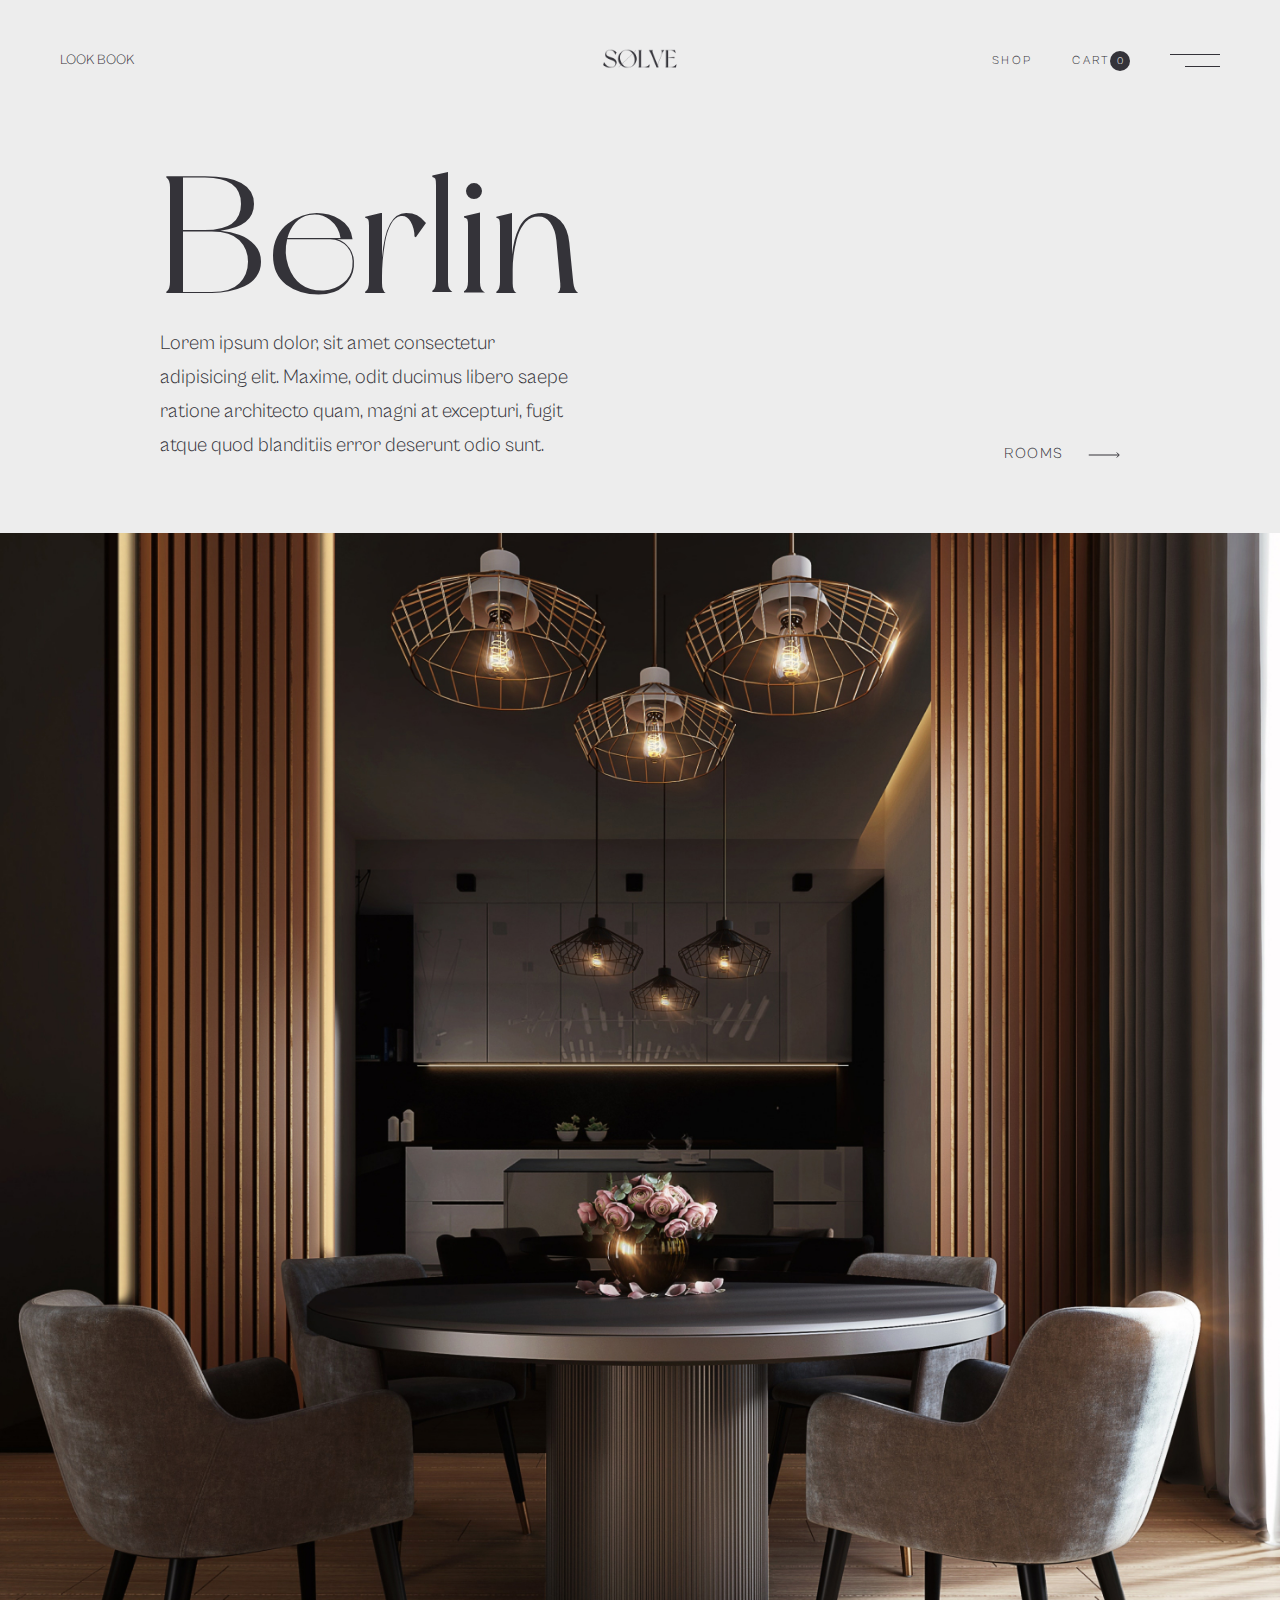
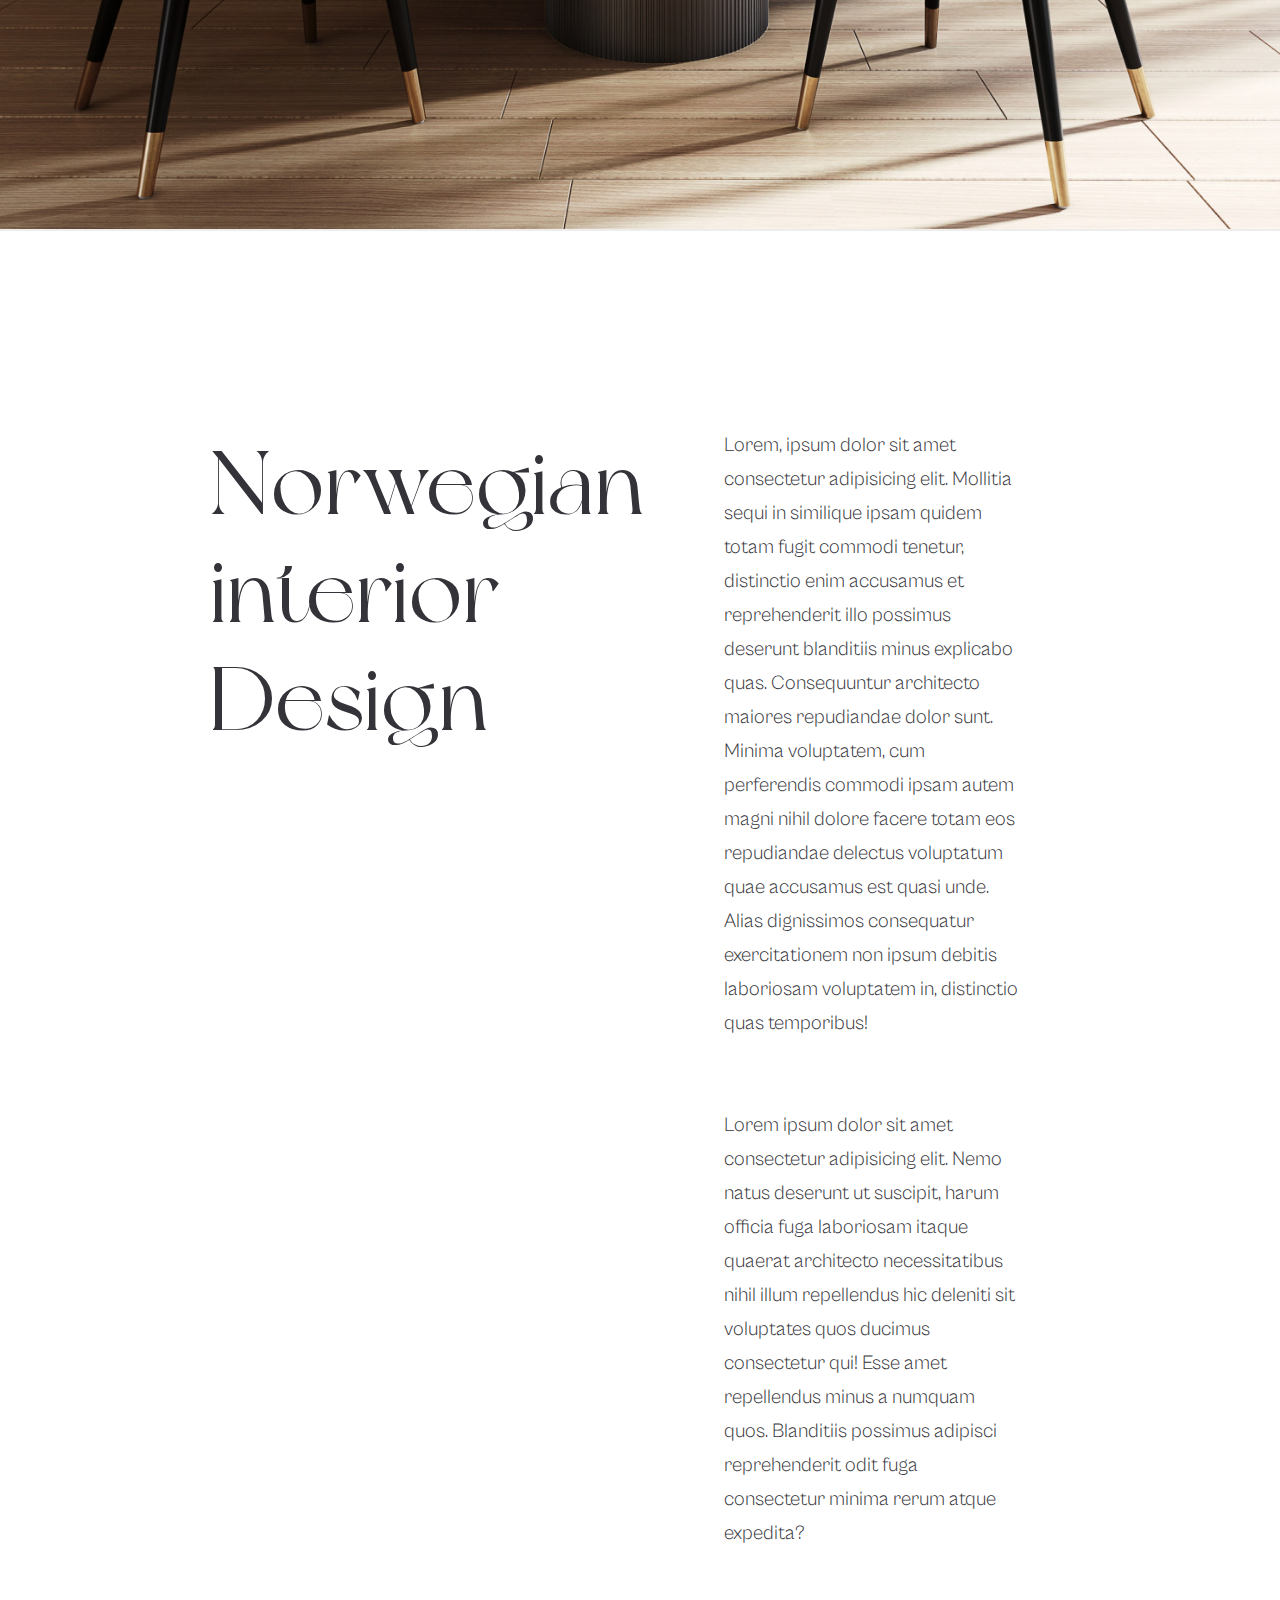
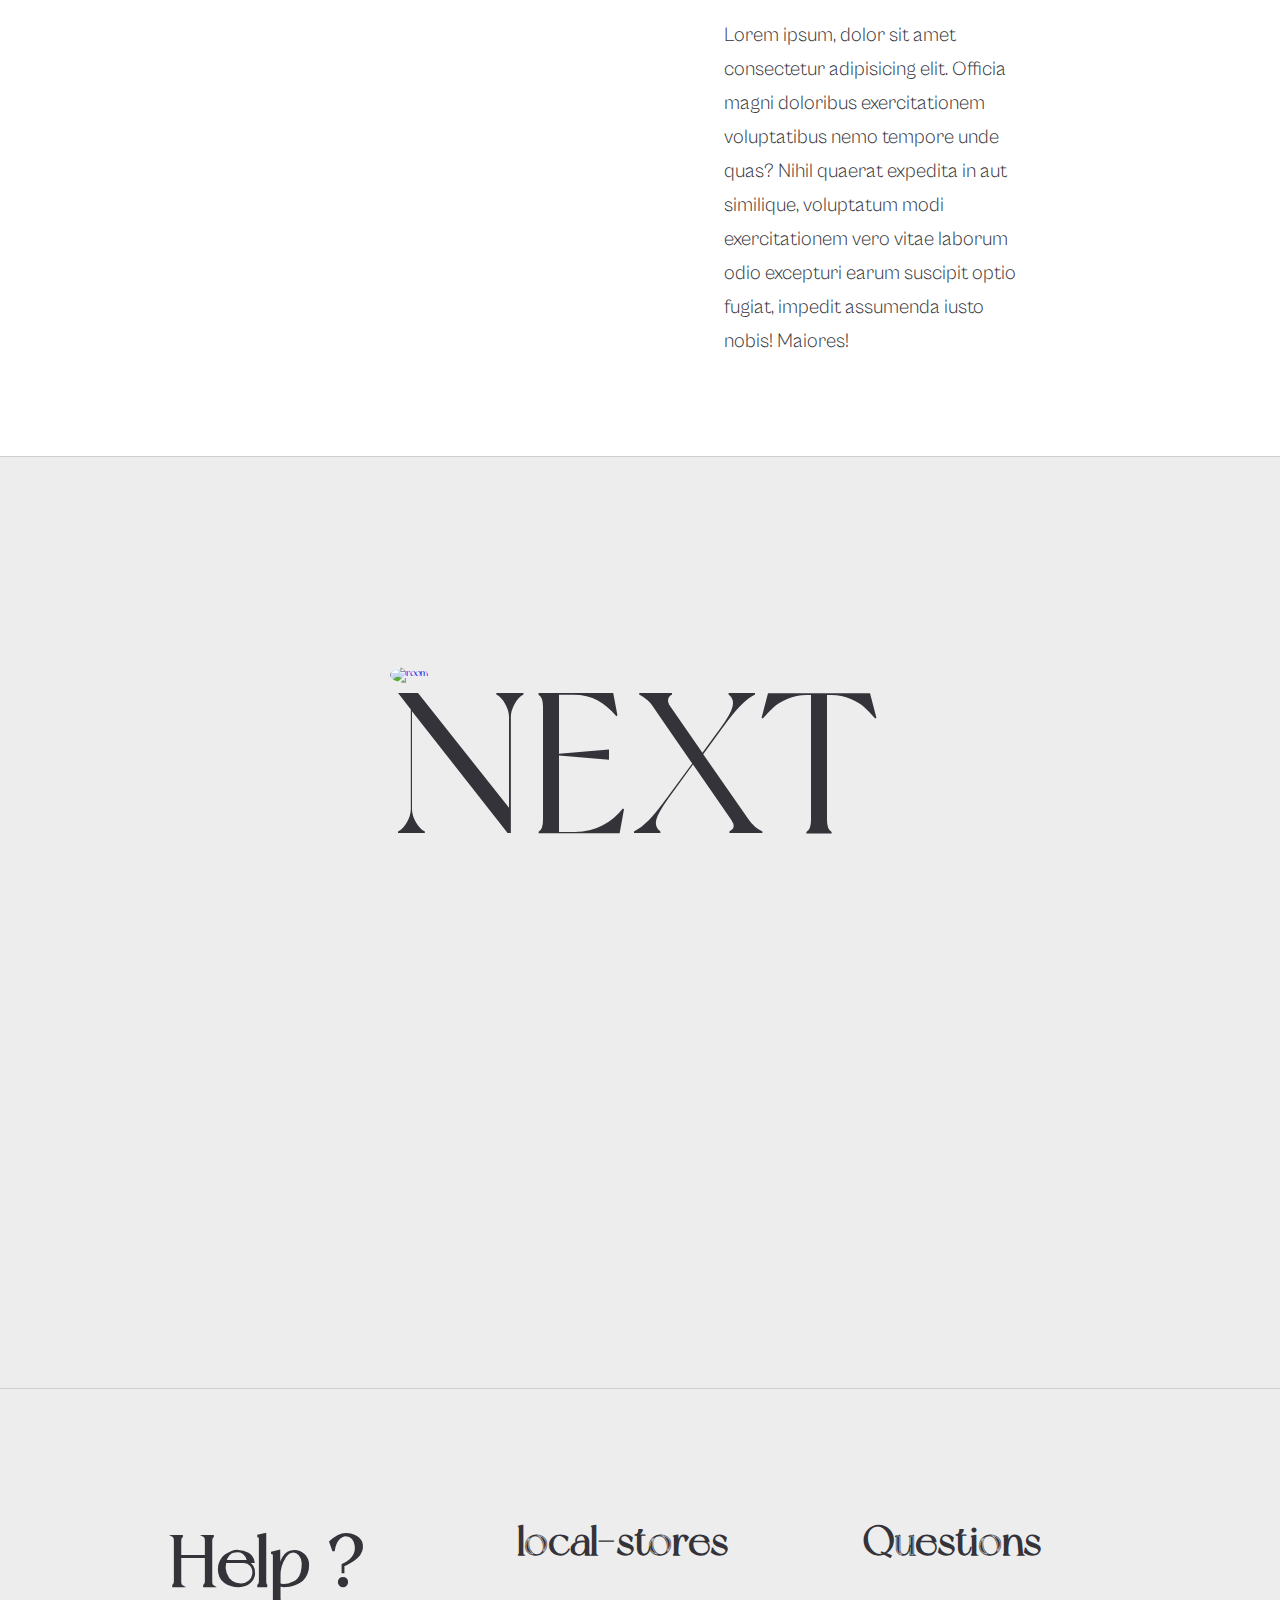
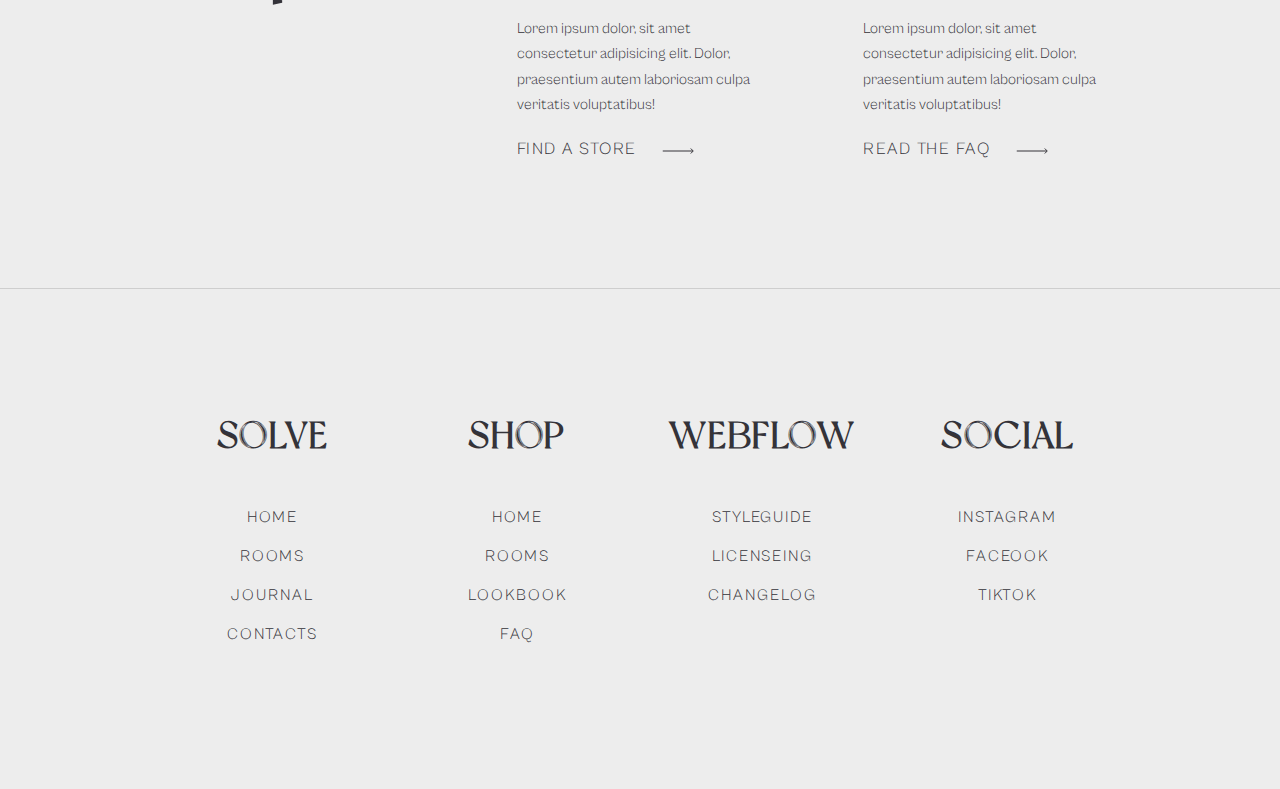
==== commit 3e9e5fb4: "made the form" ====
--- a/berlin.html
+++ b/berlin.html
@@ -29,7 +29,6 @@
           </ul>
         </ul>
       </nav>
-
       <nav class=" mobile-navigation dark">
         <input type="checkbox" id="mobile-navigation__nav--button" class="mobile-navigation__nav--input" />
         <label for="mobile-navigation__nav--button" class="mobile-navigation__nav--button">
@@ -41,10 +40,18 @@
             <img src="/assets/logo/logo-dark-1x.png" alt="logo" />
           </figure>
     
-              
+              <ul class="mobile-navigation__nav--nav">
+                <li> <a href="#" class="mobile-navigation__nav--items"> LOOKBOOK </a>   </li>
+
+                  <li class="mobile-navigation__nav--nav--items"><a href="#"> Shop </a></li>
+                  <li class="navigation__nav--items"><a href="#"> home </a></li>
+                  <li class="mobile-navigation__nav--nav--items">
+                    <a href="#"> Cart </a>
+                    <div class="number-con"><span class="number">0</span></div></li>
+              </ul>
            
               
-          </ul>
+
          
         </ul>
 
@@ -192,8 +199,7 @@
       </div>
         
           
-        </ul>
-      </nav>
+      
     </div>
   </footer>
 </html>
--- a/css/main.css
+++ b/css/main.css
@@ -1 +1 @@
-@-webkit-keyframes shake{0%{-webkit-transform:translate(1px, 1px) rotate(0deg);transform:translate(1px, 1px) rotate(0deg)}10%{-webkit-transform:translate(-1px, -2px) rotate(-1deg);transform:translate(-1px, -2px) rotate(-1deg)}20%{-webkit-transform:translate(-3px, 0px) rotate(1deg);transform:translate(-3px, 0px) rotate(1deg)}30%{-webkit-transform:translate(3px, 2px) rotate(0deg);transform:translate(3px, 2px) rotate(0deg)}40%{-webkit-transform:translate(1px, -1px) rotate(1deg);transform:translate(1px, -1px) rotate(1deg)}50%{-webkit-transform:translate(-1px, 2px) rotate(-1deg);transform:translate(-1px, 2px) rotate(-1deg)}60%{-webkit-transform:translate(-3px, 1px) rotate(0deg);transform:translate(-3px, 1px) rotate(0deg)}70%{-webkit-transform:translate(3px, 1px) rotate(-1deg);transform:translate(3px, 1px) rotate(-1deg)}80%{-webkit-transform:translate(-1px, -1px) rotate(1deg);transform:translate(-1px, -1px) rotate(1deg)}90%{-webkit-transform:translate(1px, 2px) rotate(0deg);transform:translate(1px, 2px) rotate(0deg)}100%{-webkit-transform:translate(1px, -2px) rotate(-1deg);transform:translate(1px, -2px) rotate(-1deg)}}@keyframes shake{0%{-webkit-transform:translate(1px, 1px) rotate(0deg);transform:translate(1px, 1px) rotate(0deg)}10%{-webkit-transform:translate(-1px, -2px) rotate(-1deg);transform:translate(-1px, -2px) rotate(-1deg)}20%{-webkit-transform:translate(-3px, 0px) rotate(1deg);transform:translate(-3px, 0px) rotate(1deg)}30%{-webkit-transform:translate(3px, 2px) rotate(0deg);transform:translate(3px, 2px) rotate(0deg)}40%{-webkit-transform:translate(1px, -1px) rotate(1deg);transform:translate(1px, -1px) rotate(1deg)}50%{-webkit-transform:translate(-1px, 2px) rotate(-1deg);transform:translate(-1px, 2px) rotate(-1deg)}60%{-webkit-transform:translate(-3px, 1px) rotate(0deg);transform:translate(-3px, 1px) rotate(0deg)}70%{-webkit-transform:translate(3px, 1px) rotate(-1deg);transform:translate(3px, 1px) rotate(-1deg)}80%{-webkit-transform:translate(-1px, -1px) rotate(1deg);transform:translate(-1px, -1px) rotate(1deg)}90%{-webkit-transform:translate(1px, 2px) rotate(0deg);transform:translate(1px, 2px) rotate(0deg)}100%{-webkit-transform:translate(1px, -2px) rotate(-1deg);transform:translate(1px, -2px) rotate(-1deg)}}@-webkit-keyframes toggle{0%{width:80%}50%{width:100%}80%{width:130%}100%{width:100%}}@keyframes toggle{0%{width:80%}50%{width:100%}80%{width:130%}100%{width:100%}}*,*::before,*::after{margin:0;padding:0;-webkit-box-sizing:inherit;box-sizing:inherit}body{-webkit-box-sizing:border-box;box-sizing:border-box}li{list-style:none}a{display:inline-block;text-decoration:none}@font-face{font-family:"New York";src:url("/assets/fonts/new-york.ttf")}@font-face{font-family:"Cabinet Grotesk";src:url("/assets/fonts/CabinetGrotesk.ttf")}html{font-size:62.5%}@media only screen and (max-width: 75em){html{font-size:56.25%}}@media only screen and (max-width: 56.25em){html{font-size:50%}}@media only screen and (max-width: 47.5em){html{font-size:46.5%}}@media only screen and (max-width: 37.5em){html{font-size:40%}}@media only screen and (min-width: 112.5em){html{font-size:75%}}body{font-family:"New york"}.heading-primary{font-size:clamp(11rem,17vw,13vw);font-weight:400;line-height:1;color:#fff;text-transform:uppercase;font-family:"New york"}.heading-secondary{font-size:clamp(9rem,14vw,6vw);font-weight:400;line-height:1.2;color:#343339;font-family:"New york"}.heading-tertiary{font-size:4vw;color:#fff;line-height:1;text-transform:uppercase;text-align:center}@media only screen and (max-width: 56.25em){.heading-tertiary{font-size:10rem}}@media only screen and (max-width: 47.5em){.heading-tertiary{font-size:14rem}}@media only screen and (max-width: 37.5em){.heading-tertiary{font-size:10rem}}.heading-university{font-size:8vh;color:#343339;font-family:"New york"}.paragraph{color:#343339;font-size:2rem;font-family:"Cabinet Grotesk";line-height:1.7}@media only screen and (max-width: 75em){.paragraph{font-size:3rem}}.number-con{height:2rem;width:2rem;border-radius:50%;background-color:#fff;position:relative}.number-con span{font-size:1rem;color:#343339;position:absolute;top:50%;left:50%;-webkit-transform:translate(-50%, -50%);-ms-transform:translate(-50%, -50%);transform:translate(-50%, -50%)}.number-con-black{height:2rem;width:2rem;border-radius:50%;background-color:#343339;position:relative}.number-con-black span{font-size:1rem;color:#fff;position:absolute;top:50%;left:50%;-webkit-transform:translate(-50%, -50%);-ms-transform:translate(-50%, -50%);transform:translate(-50%, -50%)}.mb-big{margin-bottom:6.4rem}.mb-mid{margin-bottom:3.2rem}.mt-big{margin-top:4rem}.center{text-align:center;margin:1.5rem 0}.small{font-size:1.7rem;margin-top:2rem}@media only screen and (max-width: 75em){.small{font-size:2rem}}.blue{background-color:blue !important;position:absolute;top:50%;left:50%;-webkit-transform:translate(-50%, -50%);-ms-transform:translate(-50%, -50%);transform:translate(-50%, -50%);text-align:center}.arrow{color:#fff;padding-left:2rem}.btn,.btn:link,.btn:visited{display:inline-block;background-color:rgba(0,0,0,0);font-size:2rem;font-family:"Cabinet Grotesk";color:#fff;padding:2.4rem 4rem;letter-spacing:1px;border:#fff 1px solid;border-radius:5rem}.btn:active,.btn:hover{-webkit-transform:scale(1.1);-ms-transform:scale(1.1);transform:scale(1.1);text-shadow:0px 0px 6px #fff;-webkit-box-shadow:0px 5px 40px -10px rgba(0,0,0,.57);box-shadow:0px 5px 40px -10px rgba(0,0,0,.57);-webkit-transition:all .4s ease 0s;transition:all .4s ease 0s}.btn:active,.btn:hover{-webkit-transform:scale(0.9);-ms-transform:scale(0.9);transform:scale(0.9)}.btn-white,.btn-white:link,.btn-white:visited{display:inline-block;background-color:rgba(0,0,0,0);font-size:2rem;font-family:"Cabinet Grotesk";margin-top:6rem;color:#343339;padding:2.4rem 4rem 2.4rem 4rem;border:#343339 1px solid;border-radius:5rem}@media only screen and (max-width: 37.5em){.btn-white,.btn-white:link,.btn-white:visited{margin-left:6rem}}.btn-white:active,.btn-white:hover{-webkit-transform:scale(1.1);-ms-transform:scale(1.1);transform:scale(1.1);text-shadow:0px 0px 6px #000;-webkit-box-shadow:0px 5px 40px -10px rgba(0,0,0,.57);box-shadow:0px 5px 40px -10px rgba(0,0,0,.57);-webkit-transition:all .4s ease 0s;transition:all .4s ease 0s}.link,.link :link,.link:visited{display:inline-block;font-size:1.5rem;font-family:"Cabinet Grotesk";text-decoration:none;letter-spacing:1.5px;text-transform:uppercase;color:#343339}.link:hover,.link:active{color:#aaa}.link:hover{-webkit-transform:scale(1.1);-ms-transform:scale(1.1);transform:scale(1.1)}.link:hover{-webkit-transform:scale(0.9);-ms-transform:scale(0.9);transform:scale(0.9)}.image-link,.image-link:link,.image-link:visited{display:inline-block;border-radius:50%;-webkit-transform:scale(1);-ms-transform:scale(1);transform:scale(1);-webkit-transition:all .4s ease-in;transition:all .4s ease-in}.image-link:active,.image-link:hover{-webkit-transition:all .5s ease-in;transition:all .5s ease-in;-webkit-transform:scale(1.1);-ms-transform:scale(1.1);transform:scale(1.1)}.container{background-image:url(/assets/images/hero__img.png);background-size:cover;background-position:right;height:130vh}@media only screen and (max-width: 47.5em){.container{height:100vh}}.container .header__main--textbox{position:absolute;top:50%;left:50%;-webkit-transform:translate(-50%, -50%);-ms-transform:translate(-50%, -50%);transform:translate(-50%, -50%);text-align:center;padding-top:16rem}.navigation{padding:5rem 6rem;font-family:"Cabinet Grotesk";font-weight:400;position:relative;color:#fff}@media only screen and (max-width: 56.25em){.navigation{display:none}}.navigation.dark{color:#343339}.navigation__nav{display:-webkit-box;display:-ms-flexbox;display:flex;-webkit-box-pack:justify;-ms-flex-pack:justify;justify-content:space-between;-webkit-box-align:center;-ms-flex-align:center;align-items:center}.navigation__nav--action{font-size:1.4rem;color:inherit}.navigation__nav li a{font-size:1.2rem;line-height:175%;letter-spacing:.2em;font-weight:400;color:inherit}.navigation__nav a{text-transform:uppercase}.navigation__nav--logo{width:7.5rem;position:absolute;top:50%;left:50%;-webkit-transform:translate(-50%, -50%);-ms-transform:translate(-50%, -50%);transform:translate(-50%, -50%)}.navigation__nav--logo img{width:100%}.navigation__nav--nav{display:-webkit-box;display:-ms-flexbox;display:flex;-webkit-box-pack:center;-ms-flex-pack:center;justify-content:center;-webkit-box-align:center;-ms-flex-align:center;align-items:center;gap:4rem}.navigation__nav--items{display:-webkit-box;display:-ms-flexbox;display:flex;-webkit-box-pack:center;-ms-flex-pack:center;justify-content:center;-webkit-box-align:center;-ms-flex-align:center;align-items:center}.navigation__nav--items--input{display:none}@media only screen and (max-width: 75em){.navigation__nav--items--input:checked+.navigation__nav--items--button .navigation__nav--items--button--icon{-webkit-transform:rotate(-45deg);-ms-transform:rotate(-45deg);transform:rotate(-45deg)}.navigation__nav--items--input:checked+.navigation__nav--items--button .navigation__nav--items--button--icon::after{width:100%;-webkit-transform:rotate(-270deg);-ms-transform:rotate(-270deg);transform:rotate(-270deg);top:0}.navigation__nav--items--button{display:block;width:5rem;height:1.3rem;cursor:pointer;display:-webkit-box;display:-ms-flexbox;display:flex;-webkit-box-pack:start;-ms-flex-pack:start;justify-content:flex-start;-webkit-box-align:start;-ms-flex-align:start;align-items:flex-start}.navigation__nav--items--button--icon{position:relative;display:block;width:100%;height:1px;background-color:#343339;-webkit-transition:trans;transition:trans}.navigation__nav--items--button--icon::after{content:"";position:absolute;background-color:currentColor;-webkit-transition:all .3s;transition:all .3s;width:70%;top:1.2rem;right:0;display:block;height:1px}}.navigation__nav--items--button{width:5rem;height:1.3rem;cursor:pointer;-webkit-box-pack:start;-ms-flex-pack:start;justify-content:flex-start;-webkit-box-align:start;-ms-flex-align:start;align-items:flex-start}@media only screen and (max-width: 56.25em){.navigation__nav--items--button{display:block}}.navigation__nav--items--button--icon{position:relative;display:block;width:100%;height:1px;background-color:currentColor}.navigation__nav--items--button--icon::after{content:"";position:absolute;background-color:currentColor;-webkit-transition:all .3s;transition:all .3s;width:70%;top:1.2rem;right:0;display:block;height:1px}.mobile-navigation{display:none;position:fixed;padding:5rem 6rem;font-family:"Cabinet Grotesk";font-weight:400;position:relative;color:#fff}.mobile-navigation.dark{color:#343339}.mobile-navigation__nav{display:-webkit-box;display:-ms-flexbox;display:flex;-webkit-box-align:center;-ms-flex-align:center;align-items:center;-webkit-box-orient:vertical;-webkit-box-direction:normal;-ms-flex-direction:column;flex-direction:column;z-index:2}.mobile-navigation__nav a{font-size:3rem;line-height:175%;letter-spacing:.2em;font-weight:400;text-transform:uppercase;color:inherit}.mobile-navigation__nav a:last-child{padding-bottom:2rem}.mobile-navigation__nav--logo{width:7.5rem}.mobile-navigation__nav--logo img{width:100%}.mobile-navigation__nav--nav{display:-webkit-box;display:-ms-flexbox;display:flex;-webkit-box-align:center;-ms-flex-align:center;align-items:center;-webkit-box-pack:center;-ms-flex-pack:center;justify-content:center;background-color:rgba(206,206,206,.8);-webkit-backdrop-filter:blur(5px);backdrop-filter:blur(5px);position:fixed;top:0;right:0;-webkit-box-orient:vertical;-webkit-box-direction:normal;-ms-flex-direction:column;flex-direction:column;height:100vh;width:40rem;right:-56rem}.mobile-navigation__nav--nav--items{display:-webkit-box;display:-ms-flexbox;display:flex;-webkit-box-pack:center;-ms-flex-pack:center;justify-content:center;-webkit-box-align:center;-ms-flex-align:center;align-items:center}.mobile-navigation__nav--nav--items .number-con{height:4rem;width:4rem;border-radius:50%;background-color:#fff;position:relative}.mobile-navigation__nav--nav--items .number-con span{font-size:2.4rem;color:#343339;position:absolute;top:50%;left:50%;-webkit-transform:translate(-50%, -50%);-ms-transform:translate(-50%, -50%);transform:translate(-50%, -50%)}.mobile-navigation__nav--nav--items .number-con-black{height:2rem;width:2rem;border-radius:50%;background-color:#343339;position:relative}.mobile-navigation__nav--nav--items .number-con-black span{font-size:1rem;color:#fff;position:absolute;top:50%;left:50%;-webkit-transform:translate(-50%, -50%);-ms-transform:translate(-50%, -50%);transform:translate(-50%, -50%)}@media only screen and (max-width: 56.25em){.mobile-navigation__nav--input:checked+.mobile-navigation__nav--button .mobile-navigation__nav--button--icon{-webkit-transform:rotate(-45deg);-ms-transform:rotate(-45deg);transform:rotate(-45deg)}.mobile-navigation__nav--input:checked+.mobile-navigation__nav--button .mobile-navigation__nav--button--icon::after{width:100%;-webkit-transform:rotate(-270deg);-ms-transform:rotate(-270deg);transform:rotate(-270deg);top:0}.mobile-navigation__nav--input:checked~.mobile-navigation__nav--nav{right:0 !important}.mobile-navigation__nav__button{position:relative;display:block;width:5rem;height:1.3rem;cursor:pointer;display:-webkit-box;display:-ms-flexbox;display:flex;-webkit-box-pack:start;-ms-flex-pack:start;justify-content:flex-start;-webkit-box-align:start;-ms-flex-align:start;align-items:flex-start;z-index:10}.mobile-navigation__nav__button--icon{display:block;width:100%;height:1px;background-color:#343339}.mobile-navigation__nav__button--icon::after{content:"";position:absolute;background-color:currentColor;-webkit-transition:all .3s;transition:all .3s;width:70%;top:1.2rem;right:0;display:block;height:1px}}.mobile-navigation__nav--button{width:5rem;height:1.3rem;cursor:pointer;-webkit-box-pack:start;-ms-flex-pack:start;justify-content:flex-start;-webkit-box-align:start;-ms-flex-align:start;align-items:flex-start}@media only screen and (max-width: 56.25em){.mobile-navigation__nav--button{display:block}}.mobile-navigation__nav--button--icon{position:relative;display:block;width:100%;height:1px;background-color:currentColor}.mobile-navigation__nav--button--icon::after{content:"";position:absolute;background-color:currentColor;-webkit-transition:all .3s;transition:all .3s;width:70%;top:1.2rem;right:0;display:block;height:1px}#mobile-navigation__nav--button{display:none}@media only screen and (max-width: 56.25em){.mobile-navigation{display:-webkit-box;display:-ms-flexbox;display:flex;-webkit-box-align:center;-ms-flex-align:center;align-items:center;-webkit-box-pack:justify;-ms-flex-pack:justify;justify-content:space-between;-webkit-box-orient:horizontal;-webkit-box-direction:reverse;-ms-flex-direction:row-reverse;flex-direction:row-reverse}}.footer__wrapper{background-color:#fff;padding:12.5rem 15rem}@media only screen and (max-width: 75em){.footer__wrapper{padding:5rem 5rem}}@media only screen and (max-width: 56.25em){.footer__wrapper{padding:7rem 7rem}}@media only screen and (max-width: 47.5em){.footer__wrapper{padding:5rem 3rem}}.footer__wrapper--row{display:grid;grid-template-columns:1fr 1fr 1fr 1fr;justify-items:center}@media only screen and (max-width: 75em){.footer__wrapper--row{grid-template-columns:repeat(4, 1fr)}}@media only screen and (max-width: 56.25em){.footer__wrapper--row{grid-template-columns:1fr 1fr}}@media only screen and (max-width: 37.5em){.footer__wrapper--row{grid-template-columns:1fr;justify-items:center}}@media only screen and (max-width: 75em){.footer__wrapper--row--col{margin-top:4rem}}@media only screen and (max-width: 56.25em){.footer__wrapper--row--col{margin-top:4rem}}@media only screen and (max-width: 25em){.footer__wrapper--row--col{margin-top:6rem;text-align:center}}.footer__wrapper--row--col h3{font-size:3.6rem;letter-spacing:1.6px;margin-bottom:5rem;color:#343339;text-transform:capitalize}@media only screen and (max-width: 47.5em){.footer__wrapper--row--col h3{font-size:4rem;margin-bottom:4rem}}.footer__wrapper--row--col ul{text-align:center;text-transform:uppercase}.footer__wrapper--row--col a{display:inline-block;font-size:1.6rem;font-family:"Cabinet Grotesk";margin-bottom:2rem;color:#343339;text-align:center;cursor:pointer;letter-spacing:1.9px}@media only screen and (max-width: 75em){.footer__wrapper--row--col a{font-size:1.6rem;margin-bottom:1.5rem}}@media only screen and (max-width: 47.5em){.footer__wrapper--row--col a{font-size:2rem;margin-bottom:1.5rem}}.about{padding:12rem 15rem;border-bottom:#cecece 1px solid}@media only screen and (max-width: 75em){.about{padding:5rem 5rem}}.about__main{display:grid;grid-template-columns:1fr 1fr 1fr;gap:7.4rem;padding:9rem 1rem}@media only screen and (max-width: 75em){.about__main{grid-template-columns:1fr 1fr 1fr;gap:3rem}}@media only screen and (max-width: 47.5em){.about__main{grid-template-columns:1fr}}.about__main .box{display:-webkit-box;display:-ms-flexbox;display:flex;-webkit-box-orient:vertical;-webkit-box-direction:normal;-ms-flex-direction:column;flex-direction:column}.about__main .box__wrapper{position:relative}.about__main .box__wrapper .circle-con{height:8rem;width:8rem;border-radius:50%;background-color:#343339;position:absolute;top:3rem;z-index:1;right:2rem}.about__main .box__wrapper .circle-con span{font-size:1rem;color:#fff;text-align:center;position:absolute;top:50%;left:50%;-webkit-transform:translate(-50%, -50%);-ms-transform:translate(-50%, -50%);transform:translate(-50%, -50%)}.about__main .box .text{text-align:center}.about__main .box .composition{position:relative}.about__main img{width:100%;border-radius:50rem;margin-bottom:3.2rem}.info{padding:12.8rem 26.1rem 20.7rem 25.9rem;background-color:#fff}@media only screen and (max-width: 75em){.info{padding:4rem 12rem}}@media only screen and (max-width: 56.25em){.info{padding:4rem 9rem}}@media only screen and (max-width: 47.5em){.info{padding:4rem 5rem}}.info__wrapper{display:grid;grid-template-columns:1.5fr 1.5fr;gap:8rem}@media only screen and (max-width: 47.5em){.info__wrapper{display:-webkit-box;display:-ms-flexbox;display:flex;-webkit-box-orient:vertical;-webkit-box-direction:normal;-ms-flex-direction:column;flex-direction:column}.info__wrapper br{display:none}}.description{background-image:url(/assets/images/composition.jpg);height:100vh;background-size:cover;background-position:center;position:relative}.description__wrapper{padding:2rem 2rem}.description__wrapper--composition{position:absolute;top:50%;left:50%;-webkit-transform:translate(-50%, -50%);-ms-transform:translate(-50%, -50%);transform:translate(-50%, -50%);width:50vw}.description__wrapper--composition img{width:100%}.rooms{background-color:#fff;padding:12.8rem 16rem;border-bottom:#cecece 1px solid}@media only screen and (max-width: 75em){.rooms{padding:4rem 4rem}}.rooms__wrapper--textbox{display:-webkit-box;display:-ms-flexbox;display:flex;-webkit-box-orient:vertical;-webkit-box-direction:normal;-ms-flex-direction:column;flex-direction:column;-webkit-box-align:center;-ms-flex-align:center;align-items:center;-webkit-box-pack:center;-ms-flex-pack:center;justify-content:center}.rooms__composition{display:grid;grid-template-columns:1fr 1fr 1fr;gap:6.4rem;margin-top:9.6rem}@media only screen and (max-width: 56.25em){.rooms__composition{grid-template-columns:1fr}}.rooms__composition img{width:100%;border-radius:50%}@media only screen and (max-width: 56.25em){.rooms__composition img{border-radius:30%}}.rooms__composition--image{position:relative}.rooms__composition--image h3{position:absolute;top:50%;left:50%;-webkit-transform:translate(-50%, -50%);-ms-transform:translate(-50%, -50%);transform:translate(-50%, -50%)}.stores{padding:12rem 16rem;border-bottom:#cecece 1px solid}@media only screen and (max-width: 75em){.stores{padding:7rem 1rem}}@media only screen and (max-width: 56.25em){.stores{padding:4rem 1rem}}@media only screen and (max-width: 47.5em){.stores__wrapper h3{text-align:center}}.stores__wrapper__main{display:grid;grid-template-columns:1fr 1fr;gap:9.6rem}@media only screen and (max-width: 47.5em){.stores__wrapper__main{grid-template-columns:1fr;gap:4rem}}.stores__wrapper__main--box{display:-webkit-box;display:-ms-flexbox;display:flex;-webkit-box-align:center;-ms-flex-align:center;align-items:center;-webkit-box-pack:center;-ms-flex-pack:center;justify-content:center;gap:4rem;margin-top:6rem}@media only screen and (max-width: 75em){.stores__wrapper__main--box{-webkit-box-orient:vertical;-webkit-box-direction:normal;-ms-flex-direction:column;flex-direction:column;-webkit-box-pack:center;-ms-flex-pack:center;justify-content:center;-webkit-box-align:center;-ms-flex-align:center;align-items:center}}.stores__wrapper__main--box--composition{width:30rem;height:30rem}.stores__wrapper__main--box--composition img{width:100%;border-radius:50%}.stores__wrapper__main--box--text h4{color:#343339;font-size:3.6rem;margin-bottom:2.5rem}.stores__wrapper__main--box--text p{color:#343339;font-size:1.8rem;font-family:"Cabinet Grotesk";margin-bottom:2.5rem}.hero{padding:3rem 16rem}@media only screen and (max-width: 56.25em){.hero{padding:1rem 4rem}}.hero__wrapper{display:grid;grid-template-columns:1.5fr 2.5fr;margin-bottom:4rem}@media only screen and (max-width: 56.25em){.hero__wrapper{grid-template-columns:1fr}}.hero__wrapper--text-wrapper h1{margin-bottom:1rem;color:#343339;text-transform:none}@media only screen and (max-width: 56.25em){.hero__wrapper--text-wrapper h1{margin-top:5rem}}.hero__wrapper a{display:inline-block;justify-self:flex-end;-ms-flex-item-align:end;align-self:flex-end}@media only screen and (max-width: 56.25em){.hero__wrapper a{margin-top:5rem;justify-self:flex-start}}.hero__composition img{width:100%;height:100%}.info{padding:12.8rem 26.1rem 20.7rem 25.9rem;background-color:#fff}@media only screen and (max-width: 75em){.info{padding:4rem 5rem}}@media only screen and (max-width: 56.25em){.info{padding:4rem 2rem}}@media only screen and (max-width: 47.5em){.info{padding:4rem 5rem}}.info__wrapper{display:grid;grid-template-columns:1.5fr 1.5fr;gap:8rem}@media only screen and (max-width: 47.5em){.info__wrapper{display:-webkit-box;display:-ms-flexbox;display:flex;-webkit-box-orient:vertical;-webkit-box-direction:normal;-ms-flex-direction:column;flex-direction:column;gap:4rem}.info__wrapper p{font-size:1.5rem;margin-bottom:2rem}}@media only screen and (max-width: 47.5em)and (max-width: 56.25em){.info__wrapper p{font-size:2.6rem}}@media only screen and (max-width: 47.5em){.info__wrapper br{display:none}}.next{padding:21rem 6rem;border-bottom:#cecece 1px solid}@media only screen and (max-width: 56.25em){.next{padding:12rem 1rem}}@media only screen and (max-width: 37.5em){.next{padding:30rem 0rem}}.next__wrapper h1{font-size:20rem;color:#343339;position:absolute;top:-26%;left:0;z-index:1}@media only screen and (max-width: 47.5em){.next__wrapper h1{font-size:20rem}}.next__wrapper .composition{margin:0 auto;position:relative;width:50rem;height:50rem}.next__wrapper img{width:100%;border-radius:50%}.help{padding:12.8rem 17rem;border-bottom:#cecece 1px solid}@media only screen and (max-width: 75em){.help{padding:12rem 8rem}}@media only screen and (max-width: 56.25em){.help{padding:12rem 5rem}}.help__wrapper{display:grid;grid-template-columns:repeat(3, 1fr);gap:10rem}@media only screen and (max-width: 56.25em){.help__wrapper{grid-template-columns:1fr;gap:7.5rem}}@media only screen and (max-width: 56.25em){.help__wrapper h3{font-size:8rem;margin-bottom:2rem}}.help__wrapper h4{font-size:4rem;color:#343339;margin-bottom:5rem}@media only screen and (max-width: 56.25em){.help__wrapper h4{font-size:5rem}}.help__wrapper p{font-size:1.5rem;margin-bottom:2rem}@media only screen and (max-width: 56.25em){.help__wrapper p{font-size:2.6rem}}.help__wrapper a{display:inline-block;font-size:1.7rem}.shop-header{padding:2rem 2rem}.shop-header h1{display:-webkit-box;display:-ms-flexbox;display:flex;font-size:19rem;-webkit-box-pack:center;-ms-flex-pack:center;justify-content:center;-webkit-box-align:center;-ms-flex-align:center;align-items:center;color:#343339;padding:3rem;border-bottom:1px solid #cecece;padding-bottom:5rem}.shop-header .shop-nav{border-bottom:1px solid #cecece}.shop-header .shop-nav__nav{padding:2rem 2rem;display:-webkit-box;display:-ms-flexbox;display:flex;-webkit-box-align:center;-ms-flex-align:center;align-items:center;-webkit-box-pack:center;-ms-flex-pack:center;justify-content:center;gap:5rem}.shop-header .shop-nav__nav li{list-style:none}.shop-header .shop-nav__nav li a{display:inline-block;color:#343339;font-size:1.5rem;font-family:"Cabinet Grotesk"}@media only screen and (max-width: 47.5em){.shop-header .shop-nav__nav li a{font-size:2rem}}.about{padding:4rem 15rem;border-bottom:#cecece 1px solid}@media only screen and (max-width: 75em){.about{padding:5rem 5rem}}.about__main{display:grid;grid-template-columns:1fr 1fr 1fr;gap:7.4rem;padding:4rem 1rem}@media only screen and (max-width: 75em){.about__main{grid-template-columns:1fr 1fr 1fr;gap:3rem}}@media only screen and (max-width: 47.5em){.about__main{grid-template-columns:1fr 1fr}}@media only screen and (max-width: 37.5em){.about__main{grid-template-columns:1fr}}.about__main .box{display:-webkit-box;display:-ms-flexbox;display:flex;-webkit-box-orient:vertical;-webkit-box-direction:normal;-ms-flex-direction:column;flex-direction:column}.about__main .box__wrapper{position:relative}.about__main .box__wrapper .circle-con{height:8rem;width:8rem;border-radius:50%;background-color:#343339;position:absolute;top:3rem;z-index:1;right:2rem}.about__main .box__wrapper .circle-con span{font-size:1rem;color:#fff;text-align:center;position:absolute;top:50%;left:50%;-webkit-transform:translate(-50%, -50%);-ms-transform:translate(-50%, -50%);transform:translate(-50%, -50%)}.about__main .box .text{text-align:center}.about__main .box .composition{position:relative}.about__main img{width:100%;border-radius:50rem;margin-bottom:3.2rem}+@-webkit-keyframes shake{0%{-webkit-transform:translate(1px, 1px) rotate(0deg);transform:translate(1px, 1px) rotate(0deg)}10%{-webkit-transform:translate(-1px, -2px) rotate(-1deg);transform:translate(-1px, -2px) rotate(-1deg)}20%{-webkit-transform:translate(-3px, 0px) rotate(1deg);transform:translate(-3px, 0px) rotate(1deg)}30%{-webkit-transform:translate(3px, 2px) rotate(0deg);transform:translate(3px, 2px) rotate(0deg)}40%{-webkit-transform:translate(1px, -1px) rotate(1deg);transform:translate(1px, -1px) rotate(1deg)}50%{-webkit-transform:translate(-1px, 2px) rotate(-1deg);transform:translate(-1px, 2px) rotate(-1deg)}60%{-webkit-transform:translate(-3px, 1px) rotate(0deg);transform:translate(-3px, 1px) rotate(0deg)}70%{-webkit-transform:translate(3px, 1px) rotate(-1deg);transform:translate(3px, 1px) rotate(-1deg)}80%{-webkit-transform:translate(-1px, -1px) rotate(1deg);transform:translate(-1px, -1px) rotate(1deg)}90%{-webkit-transform:translate(1px, 2px) rotate(0deg);transform:translate(1px, 2px) rotate(0deg)}100%{-webkit-transform:translate(1px, -2px) rotate(-1deg);transform:translate(1px, -2px) rotate(-1deg)}}@keyframes shake{0%{-webkit-transform:translate(1px, 1px) rotate(0deg);transform:translate(1px, 1px) rotate(0deg)}10%{-webkit-transform:translate(-1px, -2px) rotate(-1deg);transform:translate(-1px, -2px) rotate(-1deg)}20%{-webkit-transform:translate(-3px, 0px) rotate(1deg);transform:translate(-3px, 0px) rotate(1deg)}30%{-webkit-transform:translate(3px, 2px) rotate(0deg);transform:translate(3px, 2px) rotate(0deg)}40%{-webkit-transform:translate(1px, -1px) rotate(1deg);transform:translate(1px, -1px) rotate(1deg)}50%{-webkit-transform:translate(-1px, 2px) rotate(-1deg);transform:translate(-1px, 2px) rotate(-1deg)}60%{-webkit-transform:translate(-3px, 1px) rotate(0deg);transform:translate(-3px, 1px) rotate(0deg)}70%{-webkit-transform:translate(3px, 1px) rotate(-1deg);transform:translate(3px, 1px) rotate(-1deg)}80%{-webkit-transform:translate(-1px, -1px) rotate(1deg);transform:translate(-1px, -1px) rotate(1deg)}90%{-webkit-transform:translate(1px, 2px) rotate(0deg);transform:translate(1px, 2px) rotate(0deg)}100%{-webkit-transform:translate(1px, -2px) rotate(-1deg);transform:translate(1px, -2px) rotate(-1deg)}}@-webkit-keyframes toggle{0%{width:80%}50%{width:100%}80%{width:130%}100%{width:100%}}@keyframes toggle{0%{width:80%}50%{width:100%}80%{width:130%}100%{width:100%}}*,*::before,*::after{margin:0;padding:0;-webkit-box-sizing:inherit;box-sizing:inherit}body{-webkit-box-sizing:border-box;box-sizing:border-box;background-color:#ededed}li{list-style:none}a{display:inline-block;text-decoration:none}@font-face{font-family:"New York";src:url("/assets/fonts/new-york.ttf")}@font-face{font-family:"Cabinet Grotesk";src:url("/assets/fonts/CabinetGrotesk.ttf")}html{font-size:62.5%}@media only screen and (max-width: 75em){html{font-size:56.25%}}@media only screen and (max-width: 56.25em){html{font-size:50%}}@media only screen and (max-width: 47.5em){html{font-size:46.5%}}@media only screen and (max-width: 37.5em){html{font-size:40%}}@media only screen and (min-width: 112.5em){html{font-size:75%}}body{font-family:"New york"}.heading-primary{font-size:clamp(11rem,17vw,13vw);font-weight:400;line-height:1;color:#fff;text-transform:uppercase;font-family:"New york"}.heading-secondary{font-size:clamp(9rem,14vw,6vw);font-weight:400;line-height:1.2;color:#343339;font-family:"New york"}.lamp-heading-secondary{font-size:clamp(11.5rem,20vw,6vw);font-weight:400;line-height:1.2;color:#343339;font-family:"New york"}.heading-tertiary{font-size:4vw;color:#fff;line-height:1;text-transform:uppercase;text-align:center}@media only screen and (max-width: 56.25em){.heading-tertiary{font-size:10rem}}@media only screen and (max-width: 47.5em){.heading-tertiary{font-size:14rem}}@media only screen and (max-width: 37.5em){.heading-tertiary{font-size:10rem}}.heading-university{font-size:8vh;color:#343339}@media only screen and (max-width: 56.25em){.heading-university{font-size:7rem}}.paragraph{color:#343339;font-size:2rem;font-family:"Cabinet Grotesk";line-height:1.7}@media only screen and (max-width: 75em){.paragraph{font-size:3rem}}.number-con{height:2rem;width:2rem;border-radius:50%;background-color:#fff;position:relative}.number-con span{font-size:1rem;color:#343339;position:absolute;top:50%;left:50%;-webkit-transform:translate(-50%, -50%);-ms-transform:translate(-50%, -50%);transform:translate(-50%, -50%)}.number-con-black{height:2rem;width:2rem;border-radius:50%;background-color:#343339;position:relative}.number-con-black span{font-size:1rem;color:#fff;position:absolute;top:50%;left:50%;-webkit-transform:translate(-50%, -50%);-ms-transform:translate(-50%, -50%);transform:translate(-50%, -50%)}.mb-big{margin-bottom:6.4rem}.mb-mid{margin-bottom:3.2rem}.mt-big{margin-top:4rem}.mt-small{margin-top:2rem}.center{text-align:center;margin:1.5rem 0}.small{font-size:1.7rem}@media only screen and (max-width: 75em){.small{font-size:2rem}}.blue{background-color:blue !important;position:absolute;top:50%;left:50%;-webkit-transform:translate(-50%, -50%);-ms-transform:translate(-50%, -50%);transform:translate(-50%, -50%);text-align:center}.overlay{position:absolute;width:100vw;color:#343339}.arrow{color:#fff;padding-left:2rem}.btn,.btn:link,.btn:visited{display:inline-block;background-color:rgba(0,0,0,0);font-size:2rem;font-family:"Cabinet Grotesk";color:#fff;padding:2.4rem 4rem;letter-spacing:1px;border:#fff 1px solid;border-radius:5rem}.btn:active,.btn:hover{-webkit-transform:scale(1.1);-ms-transform:scale(1.1);transform:scale(1.1);text-shadow:0px 0px 6px #fff;-webkit-box-shadow:0px 5px 40px -10px rgba(0,0,0,.57);box-shadow:0px 5px 40px -10px rgba(0,0,0,.57);-webkit-transition:all .4s ease 0s;transition:all .4s ease 0s}.btn:active,.btn:hover{-webkit-transform:scale(0.9);-ms-transform:scale(0.9);transform:scale(0.9)}.btn-white,.btn-white:link,.btn-white:visited{display:inline-block;background-color:rgba(0,0,0,0);font-size:2rem;font-family:"Cabinet Grotesk";margin-top:6rem;color:#343339;padding:2.4rem 4rem 2.4rem 4rem;border:#343339 1px solid;border-radius:5rem}@media only screen and (max-width: 37.5em){.btn-white,.btn-white:link,.btn-white:visited{margin-left:6rem}}.btn-white:active,.btn-white:hover{-webkit-transform:scale(1.1);-ms-transform:scale(1.1);transform:scale(1.1);text-shadow:0px 0px 6px #000;-webkit-box-shadow:0px 5px 40px -10px rgba(0,0,0,.57);box-shadow:0px 5px 40px -10px rgba(0,0,0,.57);-webkit-transition:all .4s ease 0s;transition:all .4s ease 0s}.btn-black,.btn-black:link,.btn-black:visited{display:inline-block;background-color:#343339;font-size:1.5rem;font-family:"Cabinet Grotesk";letter-spacing:1.5px;margin-top:4rem;color:#fff;text-transform:uppercase;padding:1.9rem 3rem;border:#343339 1px solid;border-radius:5rem}@media only screen and (max-width: 37.5em){.btn-black,.btn-black:link,.btn-black:visited{margin-left:6rem}}.btn-black:active,.btn-black:hover{-webkit-transform:scale(1.1);-ms-transform:scale(1.1);transform:scale(1.1);text-shadow:0px 0px 6px #fff;-webkit-box-shadow:0px 5px 40px -10px rgba(0,0,0,.57);box-shadow:0px 5px 40px -10px rgba(0,0,0,.57);-webkit-transition:all .4s ease 0s;transition:all .4s ease 0s}.select-btn{display:inline-block;background-color:#fff;font-size:2rem;font-family:"Cabinet Grotesk";margin-top:6rem;margin-right:2rem;color:#343339;text-transform:uppercase;padding:1.7rem 4rem;border:#343339 1px solid;border-radius:3rem}.link,.link :link,.link:visited{display:inline-block;font-size:1.5rem;font-family:"Cabinet Grotesk";text-decoration:none;letter-spacing:1.5px;text-transform:uppercase;color:#343339}.link:hover,.link:active{color:#aaa}.link:hover{-webkit-transform:scale(1.1);-ms-transform:scale(1.1);transform:scale(1.1)}.link:hover{-webkit-transform:scale(0.9);-ms-transform:scale(0.9);transform:scale(0.9)}.image-link,.image-link:link,.image-link:visited{display:inline-block;border-radius:50%;-webkit-transform:scale(1);-ms-transform:scale(1);transform:scale(1);-webkit-transition:all .4s ease-in;transition:all .4s ease-in}.image-link:active,.image-link:hover{-webkit-transition:all .5s ease-in;transition:all .5s ease-in;-webkit-transform:scale(1.1);-ms-transform:scale(1.1);transform:scale(1.1)}.container{background-image:url(/assets/images/hero__img.png);background-size:cover;background-position:right;height:130vh}@media only screen and (max-width: 47.5em){.container{height:100vh}}.container .header__main--textbox{position:absolute;top:50%;left:50%;-webkit-transform:translate(-50%, -50%);-ms-transform:translate(-50%, -50%);transform:translate(-50%, -50%);text-align:center;padding-top:16rem}.navigation{padding:5rem 6rem;font-family:"Cabinet Grotesk";font-weight:400;position:relative;color:#fff}@media only screen and (max-width: 56.25em){.navigation{display:none}}.navigation.dark{color:#343339}.navigation__nav{display:-webkit-box;display:-ms-flexbox;display:flex;-webkit-box-pack:justify;-ms-flex-pack:justify;justify-content:space-between;-webkit-box-align:center;-ms-flex-align:center;align-items:center}.navigation__nav--action{font-size:1.4rem;color:inherit}.navigation__nav li a{font-size:1.2rem;line-height:175%;letter-spacing:.2em;font-weight:400;color:inherit}.navigation__nav a{text-transform:uppercase}.navigation__nav--logo{width:7.5rem;position:absolute;top:50%;left:50%;-webkit-transform:translate(-50%, -50%);-ms-transform:translate(-50%, -50%);transform:translate(-50%, -50%)}.navigation__nav--logo img{width:100%}.navigation__nav--nav{display:-webkit-box;display:-ms-flexbox;display:flex;-webkit-box-pack:center;-ms-flex-pack:center;justify-content:center;-webkit-box-align:center;-ms-flex-align:center;align-items:center;gap:4rem}.navigation__nav--items{display:-webkit-box;display:-ms-flexbox;display:flex;-webkit-box-pack:center;-ms-flex-pack:center;justify-content:center;-webkit-box-align:center;-ms-flex-align:center;align-items:center}.navigation__nav--items--input{display:none}@media only screen and (max-width: 75em){.navigation__nav--items--input:checked+.navigation__nav--items--button .navigation__nav--items--button--icon{-webkit-transform:rotate(-45deg);-ms-transform:rotate(-45deg);transform:rotate(-45deg)}.navigation__nav--items--input:checked+.navigation__nav--items--button .navigation__nav--items--button--icon::after{width:100%;-webkit-transform:rotate(-270deg);-ms-transform:rotate(-270deg);transform:rotate(-270deg);top:0}.navigation__nav--items--button{display:block;width:5rem;height:1.3rem;cursor:pointer;display:-webkit-box;display:-ms-flexbox;display:flex;-webkit-box-pack:start;-ms-flex-pack:start;justify-content:flex-start;-webkit-box-align:start;-ms-flex-align:start;align-items:flex-start}.navigation__nav--items--button--icon{position:relative;display:block;width:100%;height:1px;background-color:#343339;-webkit-transition:trans;transition:trans}.navigation__nav--items--button--icon::after{content:"";position:absolute;background-color:currentColor;-webkit-transition:all .3s;transition:all .3s;width:70%;top:1.2rem;right:0;display:block;height:1px}}.navigation__nav--items--button{width:5rem;height:1.3rem;cursor:pointer;-webkit-box-pack:start;-ms-flex-pack:start;justify-content:flex-start;-webkit-box-align:start;-ms-flex-align:start;align-items:flex-start}@media only screen and (max-width: 56.25em){.navigation__nav--items--button{display:block}}.navigation__nav--items--button--icon{position:relative;display:block;width:100%;height:1px;background-color:currentColor}.navigation__nav--items--button--icon::after{content:"";position:absolute;background-color:currentColor;-webkit-transition:all .3s;transition:all .3s;width:70%;top:1.2rem;right:0;display:block;height:1px}.mobile-navigation{display:none;position:fixed;padding:5rem 6rem;font-family:"Cabinet Grotesk";font-weight:400;position:relative;color:#fff}.mobile-navigation.dark{color:#343339}.mobile-navigation__nav{display:-webkit-box;display:-ms-flexbox;display:flex;-webkit-box-align:center;-ms-flex-align:center;align-items:center;-webkit-box-orient:vertical;-webkit-box-direction:normal;-ms-flex-direction:column;flex-direction:column;z-index:2}.mobile-navigation__nav a{font-size:3rem;line-height:175%;letter-spacing:.2em;font-weight:400;text-transform:uppercase;color:inherit}.mobile-navigation__nav a:last-child{padding-bottom:2rem}.mobile-navigation__nav--logo{width:7.5rem}.mobile-navigation__nav--logo img{width:100%}.mobile-navigation__nav--nav{display:-webkit-box;display:-ms-flexbox;display:flex;-webkit-box-align:center;-ms-flex-align:center;align-items:center;-webkit-box-pack:center;-ms-flex-pack:center;justify-content:center;background-color:rgba(206,206,206,.8);-webkit-backdrop-filter:blur(5px);backdrop-filter:blur(5px);position:fixed;top:0;right:0;-webkit-box-orient:vertical;-webkit-box-direction:normal;-ms-flex-direction:column;flex-direction:column;height:100vh;width:40rem;right:-56rem;-webkit-transition:right 500ms ease;transition:right 500ms ease}.mobile-navigation__nav--nav--items{display:-webkit-box;display:-ms-flexbox;display:flex;-webkit-box-pack:center;-ms-flex-pack:center;justify-content:center;-webkit-box-align:center;-ms-flex-align:center;align-items:center}.mobile-navigation__nav--nav--items .number-con{height:4rem;width:4rem;border-radius:50%;background-color:#fff;position:relative}.mobile-navigation__nav--nav--items .number-con span{font-size:2.4rem;color:#343339;position:absolute;top:50%;left:50%;-webkit-transform:translate(-50%, -50%);-ms-transform:translate(-50%, -50%);transform:translate(-50%, -50%)}.mobile-navigation__nav--nav--items .number-con-black{height:2rem;width:2rem;border-radius:50%;background-color:#343339;position:relative}.mobile-navigation__nav--nav--items .number-con-black span{font-size:1rem;color:#fff;position:absolute;top:50%;left:50%;-webkit-transform:translate(-50%, -50%);-ms-transform:translate(-50%, -50%);transform:translate(-50%, -50%)}@media only screen and (max-width: 56.25em){.mobile-navigation__nav--input:checked+.mobile-navigation__nav--button .mobile-navigation__nav--button--icon{-webkit-transform:rotate(-45deg);-ms-transform:rotate(-45deg);transform:rotate(-45deg)}.mobile-navigation__nav--input:checked+.mobile-navigation__nav--button .mobile-navigation__nav--button--icon::after{width:100%;-webkit-transform:rotate(-270deg);-ms-transform:rotate(-270deg);transform:rotate(-270deg);top:0}.mobile-navigation__nav--input:checked~.mobile-navigation__nav .mobile-navigation__nav--nav{right:0 !important}.mobile-navigation__nav__button{position:relative;display:block;width:5rem;height:1.3rem;cursor:pointer;display:-webkit-box;display:-ms-flexbox;display:flex;-webkit-box-pack:start;-ms-flex-pack:start;justify-content:flex-start;-webkit-box-align:start;-ms-flex-align:start;align-items:flex-start}.mobile-navigation__nav__button--icon{display:block;width:100%;height:1px;background-color:#343339}.mobile-navigation__nav__button--icon::after{content:"";position:absolute;background-color:currentColor;-webkit-transition:all .3s;transition:all .3s;width:70%;top:1.2rem;right:0;display:block;height:1px}}.mobile-navigation__nav--button{width:5rem;height:1.3rem;cursor:pointer;-webkit-box-pack:start;-ms-flex-pack:start;justify-content:flex-start;-webkit-box-align:start;-ms-flex-align:start;align-items:flex-start;z-index:99}@media only screen and (max-width: 56.25em){.mobile-navigation__nav--button{display:block}}.mobile-navigation__nav--button--icon{position:relative;display:block;width:100%;height:1px;background-color:currentColor}.mobile-navigation__nav--button--icon::after{content:"";position:absolute;background-color:currentColor;-webkit-transition:all .3s;transition:all .3s;width:70%;top:1.2rem;right:0;display:block;height:1px}#mobile-navigation__nav--button{display:none}@media only screen and (max-width: 56.25em){.mobile-navigation{display:-webkit-box;display:-ms-flexbox;display:flex;-webkit-box-align:center;-ms-flex-align:center;align-items:center;-webkit-box-pack:justify;-ms-flex-pack:justify;justify-content:space-between;-webkit-box-orient:horizontal;-webkit-box-direction:reverse;-ms-flex-direction:row-reverse;flex-direction:row-reverse}}.footer__wrapper{padding:12.5rem 15rem}@media only screen and (max-width: 75em){.footer__wrapper{padding:5rem 5rem}}@media only screen and (max-width: 56.25em){.footer__wrapper{padding:7rem 7rem}}@media only screen and (max-width: 47.5em){.footer__wrapper{padding:5rem 3rem}}.footer__wrapper--row{display:grid;grid-template-columns:1fr 1fr 1fr 1fr;justify-items:center}@media only screen and (max-width: 75em){.footer__wrapper--row{grid-template-columns:repeat(4, 1fr)}}@media only screen and (max-width: 56.25em){.footer__wrapper--row{grid-template-columns:1fr 1fr}}@media only screen and (max-width: 37.5em){.footer__wrapper--row{grid-template-columns:1fr;justify-items:center}}@media only screen and (max-width: 75em){.footer__wrapper--row--col{margin-top:4rem}}@media only screen and (max-width: 56.25em){.footer__wrapper--row--col{margin-top:4rem}}@media only screen and (max-width: 25em){.footer__wrapper--row--col{margin-top:6rem;text-align:center}}.footer__wrapper--row--col h3{font-size:3.6rem;letter-spacing:1.6px;margin-bottom:5rem;color:#343339;text-transform:capitalize}@media only screen and (max-width: 47.5em){.footer__wrapper--row--col h3{font-size:4rem;margin-bottom:4rem}}.footer__wrapper--row--col ul{text-align:center;text-transform:uppercase}.footer__wrapper--row--col a{display:inline-block;font-size:1.6rem;font-family:"Cabinet Grotesk";margin-bottom:2rem;color:#343339;text-align:center;cursor:pointer;letter-spacing:1.9px}@media only screen and (max-width: 75em){.footer__wrapper--row--col a{font-size:1.6rem;margin-bottom:1.5rem}}@media only screen and (max-width: 47.5em){.footer__wrapper--row--col a{font-size:2rem;margin-bottom:1.5rem}}.about{padding:12rem 15rem;border-bottom:#cecece 1px solid}@media only screen and (max-width: 75em){.about{padding:5rem 5rem}}.about__main{display:grid;grid-template-columns:1fr 1fr 1fr;gap:7.4rem;padding:9rem 1rem}@media only screen and (max-width: 56.25em){.about__main{grid-template-columns:1fr;gap:3rem}}@media only screen and (max-width: 47.5em){.about__main{grid-template-columns:1fr}}.about__main .box{display:-webkit-box;display:-ms-flexbox;display:flex;-webkit-box-orient:vertical;-webkit-box-direction:normal;-ms-flex-direction:column;flex-direction:column}.about__main .box__wrapper{position:relative}.about__main .box__wrapper .circle-con{height:8rem;width:8rem;border-radius:50%;background-color:#343339;position:absolute;top:3rem;z-index:1;right:2rem}.about__main .box__wrapper .circle-con span{font-size:1rem;color:#fff;text-align:center;position:absolute;top:50%;left:50%;-webkit-transform:translate(-50%, -50%);-ms-transform:translate(-50%, -50%);transform:translate(-50%, -50%)}.about__main .box .text{text-align:center}.about__main .box .composition{position:relative}.about__main img{width:100%;border-radius:50rem;margin-bottom:3.2rem}.info{padding:12.8rem 26.1rem 20.7rem 25.9rem}@media only screen and (max-width: 75em){.info{padding:4rem 12rem}}@media only screen and (max-width: 56.25em){.info{padding:4rem 9rem}}@media only screen and (max-width: 47.5em){.info{padding:4rem 5rem}}.info__wrapper{display:grid;grid-template-columns:1.5fr 1.5fr;gap:8rem}@media only screen and (max-width: 47.5em){.info__wrapper{display:-webkit-box;display:-ms-flexbox;display:flex;-webkit-box-orient:vertical;-webkit-box-direction:normal;-ms-flex-direction:column;flex-direction:column}.info__wrapper br{display:none}}.description{background-image:url(/assets/images/composition.jpg);height:100vh;background-size:cover;background-position:center;position:relative}.description__wrapper{padding:2rem 2rem}.description__wrapper--composition{position:absolute;top:50%;left:50%;-webkit-transform:translate(-50%, -50%);-ms-transform:translate(-50%, -50%);transform:translate(-50%, -50%);width:50vw}.description__wrapper--composition img{width:100%}.rooms{padding:12.8rem 16rem;border-bottom:#cecece 1px solid}@media only screen and (max-width: 75em){.rooms{padding:4rem 4rem}}.rooms__wrapper--textbox{display:-webkit-box;display:-ms-flexbox;display:flex;-webkit-box-orient:vertical;-webkit-box-direction:normal;-ms-flex-direction:column;flex-direction:column;-webkit-box-align:center;-ms-flex-align:center;align-items:center;-webkit-box-pack:center;-ms-flex-pack:center;justify-content:center}.rooms__composition{display:grid;grid-template-columns:1fr 1fr 1fr;gap:6.4rem;margin-top:9.6rem}@media only screen and (max-width: 56.25em){.rooms__composition{grid-template-columns:1fr}}.rooms__composition img{width:100%;border-radius:50%}@media only screen and (max-width: 56.25em){.rooms__composition img{border-radius:50%}}.rooms__composition--image{position:relative}.rooms__composition--image h3{position:absolute;top:50%;left:50%;-webkit-transform:translate(-50%, -50%);-ms-transform:translate(-50%, -50%);transform:translate(-50%, -50%)}.stores{padding:12rem 16rem;border-bottom:#cecece 1px solid}@media only screen and (max-width: 75em){.stores{padding:7rem 1rem}}@media only screen and (max-width: 56.25em){.stores{padding:4rem 1rem}}@media only screen and (max-width: 47.5em){.stores__wrapper h3{text-align:center}}.stores__wrapper__main{display:grid;grid-template-columns:1fr 1fr;gap:9.6rem}@media only screen and (max-width: 47.5em){.stores__wrapper__main{grid-template-columns:1fr;gap:4rem}}.stores__wrapper__main--box{display:-webkit-box;display:-ms-flexbox;display:flex;-webkit-box-align:center;-ms-flex-align:center;align-items:center;-webkit-box-pack:center;-ms-flex-pack:center;justify-content:center;gap:4rem;margin-top:6rem}@media only screen and (max-width: 75em){.stores__wrapper__main--box{-webkit-box-orient:vertical;-webkit-box-direction:normal;-ms-flex-direction:column;flex-direction:column;-webkit-box-pack:center;-ms-flex-pack:center;justify-content:center;-webkit-box-align:center;-ms-flex-align:center;align-items:center}}.stores__wrapper__main--box--composition{width:30rem;height:30rem}.stores__wrapper__main--box--composition img{width:100%;border-radius:50%}.stores__wrapper__main--box--text h4{color:#343339;font-size:3.6rem;margin-bottom:2.5rem}.stores__wrapper__main--box--text p{color:#343339;font-size:1.8rem;font-family:"Cabinet Grotesk";margin-bottom:2.5rem}.hero{padding:3rem 16rem}@media only screen and (max-width: 56.25em){.hero{padding:1rem 4rem}}.hero__wrapper{display:grid;grid-template-columns:1.5fr 2.5fr;margin-bottom:4rem}@media only screen and (max-width: 56.25em){.hero__wrapper{grid-template-columns:1fr}}.hero__wrapper--text-wrapper h1{margin-bottom:1rem;color:#343339;text-transform:none}@media only screen and (max-width: 56.25em){.hero__wrapper--text-wrapper h1{margin-top:5rem}}.hero__wrapper a{display:inline-block;justify-self:flex-end;-ms-flex-item-align:end;align-self:flex-end}@media only screen and (max-width: 56.25em){.hero__wrapper a{margin-top:5rem;justify-self:flex-start}}.hero__composition img{width:100%;height:100%}.info{padding:12.8rem 26.1rem 20.7rem 25.9rem;background-color:#fff}@media only screen and (max-width: 75em){.info{padding:4rem 5rem}}@media only screen and (max-width: 56.25em){.info{padding:4rem 2rem}}@media only screen and (max-width: 47.5em){.info{padding:4rem 5rem}}.info__wrapper{display:grid;grid-template-columns:1.5fr 1.5fr;gap:8rem}@media only screen and (max-width: 47.5em){.info__wrapper{display:-webkit-box;display:-ms-flexbox;display:flex;-webkit-box-orient:vertical;-webkit-box-direction:normal;-ms-flex-direction:column;flex-direction:column;gap:4rem}.info__wrapper p{font-size:1.5rem;margin-bottom:2rem}}@media only screen and (max-width: 47.5em)and (max-width: 56.25em){.info__wrapper p{font-size:2.6rem}}@media only screen and (max-width: 47.5em){.info__wrapper br{display:none}}.next{padding:21rem 6rem;border-bottom:#cecece 1px solid}@media only screen and (max-width: 56.25em){.next{padding:12rem 1rem}}@media only screen and (max-width: 37.5em){.next{padding:30rem 0rem}}.next__wrapper h1{font-size:20rem;color:#343339;position:absolute;top:-26%;left:0;z-index:1}@media only screen and (max-width: 47.5em){.next__wrapper h1{font-size:20rem}}.next__wrapper .composition{margin:0 auto;position:relative;width:50rem;height:50rem}.next__wrapper img{width:100%;border-radius:50%}.help{padding:12.8rem 17rem;border-bottom:#cecece 1px solid}@media only screen and (max-width: 75em){.help{padding:12rem 8rem}}@media only screen and (max-width: 56.25em){.help{padding:12rem 5rem}}.help__wrapper{display:grid;grid-template-columns:repeat(3, 1fr);gap:10rem}@media only screen and (max-width: 56.25em){.help__wrapper{grid-template-columns:1fr;gap:7.5rem}}@media only screen and (max-width: 56.25em){.help__wrapper h3{font-size:8rem;margin-bottom:2rem}}.help__wrapper h4{font-size:4rem;color:#343339;margin-bottom:5rem}@media only screen and (max-width: 56.25em){.help__wrapper h4{font-size:5rem}}.help__wrapper p{font-size:1.5rem;margin-bottom:2rem}@media only screen and (max-width: 56.25em){.help__wrapper p{font-size:2.6rem}}.help__wrapper a{display:inline-block;font-size:1.7rem}.shop-header{padding:2rem 2rem}.shop-header h1{display:-webkit-box;display:-ms-flexbox;display:flex;font-size:19rem;-webkit-box-pack:center;-ms-flex-pack:center;justify-content:center;-webkit-box-align:center;-ms-flex-align:center;align-items:center;color:#343339;padding:3rem;border-bottom:1px solid #cecece;padding-bottom:5rem}.shop-header .shop-nav{border-bottom:1px solid #cecece}.shop-header .shop-nav__nav{padding:2rem 2rem;display:-webkit-box;display:-ms-flexbox;display:flex;-webkit-box-align:center;-ms-flex-align:center;align-items:center;-webkit-box-pack:center;-ms-flex-pack:center;justify-content:center;gap:5rem}.shop-header .shop-nav__nav li{list-style:none}.shop-header .shop-nav__nav li a{display:inline-block;color:#343339;font-size:1.5rem;font-family:"Cabinet Grotesk"}@media only screen and (max-width: 47.5em){.shop-header .shop-nav__nav li a{font-size:2rem}}.about{padding:4rem 15rem;border-bottom:#cecece 1px solid}@media only screen and (max-width: 75em){.about{padding:5rem 5rem}}.about__main{display:grid;grid-template-columns:1fr 1fr 1fr;gap:7.4rem;padding:4rem 1rem}@media only screen and (max-width: 75em){.about__main{grid-template-columns:1fr 1fr 1fr;gap:3rem}}@media only screen and (max-width: 47.5em){.about__main{grid-template-columns:1fr 1fr}}@media only screen and (max-width: 37.5em){.about__main{grid-template-columns:1fr}}.about__main .box{display:-webkit-box;display:-ms-flexbox;display:flex;-webkit-box-orient:vertical;-webkit-box-direction:normal;-ms-flex-direction:column;flex-direction:column}.about__main .box__wrapper{position:relative}.about__main .box__wrapper .circle-con{height:8rem;width:8rem;border-radius:50%;background-color:#343339;position:absolute;top:3rem;z-index:1;right:2rem}.about__main .box__wrapper .circle-con span{font-size:1rem;color:#fff;text-align:center;position:absolute;top:50%;left:50%;-webkit-transform:translate(-50%, -50%);-ms-transform:translate(-50%, -50%);transform:translate(-50%, -50%)}.about__main .box .text{text-align:center}.about__main .box .composition{position:relative}.about__main img{width:100%;border-radius:50rem;margin-bottom:3.2rem}.lamp-wrapper{display:-webkit-box;display:-ms-flexbox;display:flex;height:100vh}@media only screen and (max-width: 75em){.lamp-wrapper{-webkit-box-orient:vertical;-webkit-box-direction:reverse;-ms-flex-direction:column-reverse;flex-direction:column-reverse;margin-bottom:6rem;height:100%}}.lamp-wrapper .nav-wrapper{position:absolute;top:50%;left:50%;-webkit-transform:translate(-50%, -50%);-ms-transform:translate(-50%, -50%);transform:translate(-50%, -50%)}.lamp-wrapper .image-box{-webkit-box-flex:1.4;-ms-flex:1.4;flex:1.4;height:100vh}@media only screen and (max-width: 56.25em){.lamp-wrapper .image-box{height:70vh}}.lamp-wrapper .image-box img{width:100%;height:100%}.lamp-wrapper .text-box{-webkit-box-flex:1;-ms-flex:1;flex:1;display:-webkit-box;display:-ms-flexbox;display:flex;-webkit-box-orient:vertical;-webkit-box-direction:normal;-ms-flex-direction:column;flex-direction:column;-webkit-box-pack:center;-ms-flex-pack:center;justify-content:center;padding:8rem 14rem}@media only screen and (max-width: 56.25em){.lamp-wrapper .text-box{padding:4rem 5rem}}.lamp-wrapper .text-box .shop-nav{margin-top:5rem;border-top:.7px solid #cecece;border-bottom:.7px solid #cecece}.lamp-wrapper .text-box .shop-nav__nav{padding:2rem 2rem;display:-webkit-box;display:-ms-flexbox;display:flex;-webkit-box-align:center;-ms-flex-align:center;align-items:center;-webkit-box-pack:start;-ms-flex-pack:start;justify-content:flex-start;gap:5rem}.lamp-wrapper .text-box .shop-nav__nav li{list-style:none}.lamp-wrapper .text-box .shop-nav__nav li a{display:inline-block;color:#343339;font-size:1.5rem;font-family:"Cabinet Grotesk";text-transform:uppercase}@media only screen and (max-width: 47.5em){.lamp-wrapper .text-box .shop-nav__nav li a{font-size:2rem}}.info{padding:19.8rem 26.1rem 9.7rem 20.9rem;background-color:#fff;border-bottom:1px solid #cecece}@media only screen and (max-width: 75em){.info{padding:4rem 12rem}}@media only screen and (max-width: 56.25em){.info{padding:4rem 9rem}}@media only screen and (max-width: 47.5em){.info{padding:4rem 5rem}}.info li{list-style:unset;padding-left:1rem;margin-left:3rem}.info__wrapper{display:grid;grid-template-columns:1.5fr 1.5fr;gap:8rem}@media only screen and (max-width: 47.5em){.info__wrapper{display:-webkit-box;display:-ms-flexbox;display:flex;-webkit-box-orient:vertical;-webkit-box-direction:normal;-ms-flex-direction:column;flex-direction:column}.info__wrapper br{display:none}}.contact{background-color:#ededed;border-bottom:1px solid #cecece}.contact h1{padding:2.5rem 2rem;text-align:center;color:#343339}.contact__wrapper{display:grid;grid-template-columns:1fr 1.2fr;-ms-flex-line-pack:center;align-content:center;gap:25rem;padding:7rem 13rem;margin-bottom:6rem}@media only screen and (max-width: 75em){.contact__wrapper{display:-webkit-box;display:-ms-flexbox;display:flex;-webkit-box-orient:vertical;-webkit-box-direction:reverse;-ms-flex-direction:column-reverse;flex-direction:column-reverse}}.contact__wrapper--footer{display:-webkit-box;display:-ms-flexbox;display:flex;-webkit-box-pack:justify;-ms-flex-pack:justify;justify-content:space-between}@media only screen and (max-width: 75em){.contact__wrapper--footer--row{margin-top:4rem}}@media only screen and (max-width: 56.25em){.contact__wrapper--footer--row{margin-top:4rem}}@media only screen and (max-width: 25em){.contact__wrapper--footer--row{margin-top:6rem;text-align:center}}.contact__wrapper--footer--row h3{font-size:3.6rem;letter-spacing:1.6px;margin-bottom:5rem;color:#343339;text-transform:capitalize}@media only screen and (max-width: 47.5em){.contact__wrapper--footer--row h3{font-size:4rem;margin-bottom:4rem}}.contact__wrapper--footer--row ul{text-align:center;text-transform:uppercase}.contact__wrapper--footer--row a{display:inline-block;font-size:1.4rem;font-family:"Cabinet Grotesk";margin-bottom:2rem;color:#343339;text-align:center;cursor:pointer;letter-spacing:1.9px}@media only screen and (max-width: 75em){.contact__wrapper--footer--row a{font-size:1.6rem;margin-bottom:1.5rem}}@media only screen and (max-width: 47.5em){.contact__wrapper--footer--row a{font-size:2rem;margin-bottom:1.5rem}}.contact__wrapper--form p{font-size:1.4rem;font-family:"Cabinet Grotesk";text-transform:uppercase}.contact__wrapper--form .input-field{margin-bottom:5rem;background-color:#fff;outline:none;width:60rem;height:5.5rem;padding-left:2rem;border:1px solid #000}.contact__wrapper--form .input-field::-webkit-input-placeholder{font-family:"Cabinet Grotesk";color:#555;font-size:1.6rem}.contact__wrapper--form .input-field::-moz-placeholder{font-family:"Cabinet Grotesk";color:#555;font-size:1.6rem}.contact__wrapper--form .input-field:-ms-input-placeholder{font-family:"Cabinet Grotesk";color:#555;font-size:1.6rem}.contact__wrapper--form .input-field::-ms-input-placeholder{font-family:"Cabinet Grotesk";color:#555;font-size:1.6rem}.contact__wrapper--form .input-field::placeholder{font-family:"Cabinet Grotesk";color:#555;font-size:1.6rem}.contact__wrapper--form .Messages{padding-left:2rem;width:60rem;height:15rem}.contact__wrapper--form .Messages::-webkit-input-placeholder{font-family:"Cabinet Grotesk";color:#555;font-size:1.4rem;padding-top:1.4rem}.contact__wrapper--form .Messages::-moz-placeholder{font-family:"Cabinet Grotesk";color:#555;font-size:1.4rem;padding-top:1.4rem}.contact__wrapper--form .Messages:-ms-input-placeholder{font-family:"Cabinet Grotesk";color:#555;font-size:1.4rem;padding-top:1.4rem}.contact__wrapper--form .Messages::-ms-input-placeholder{font-family:"Cabinet Grotesk";color:#555;font-size:1.4rem;padding-top:1.4rem}.contact__wrapper--form .Messages::placeholder{font-family:"Cabinet Grotesk";color:#555;font-size:1.4rem;padding-top:1.4rem}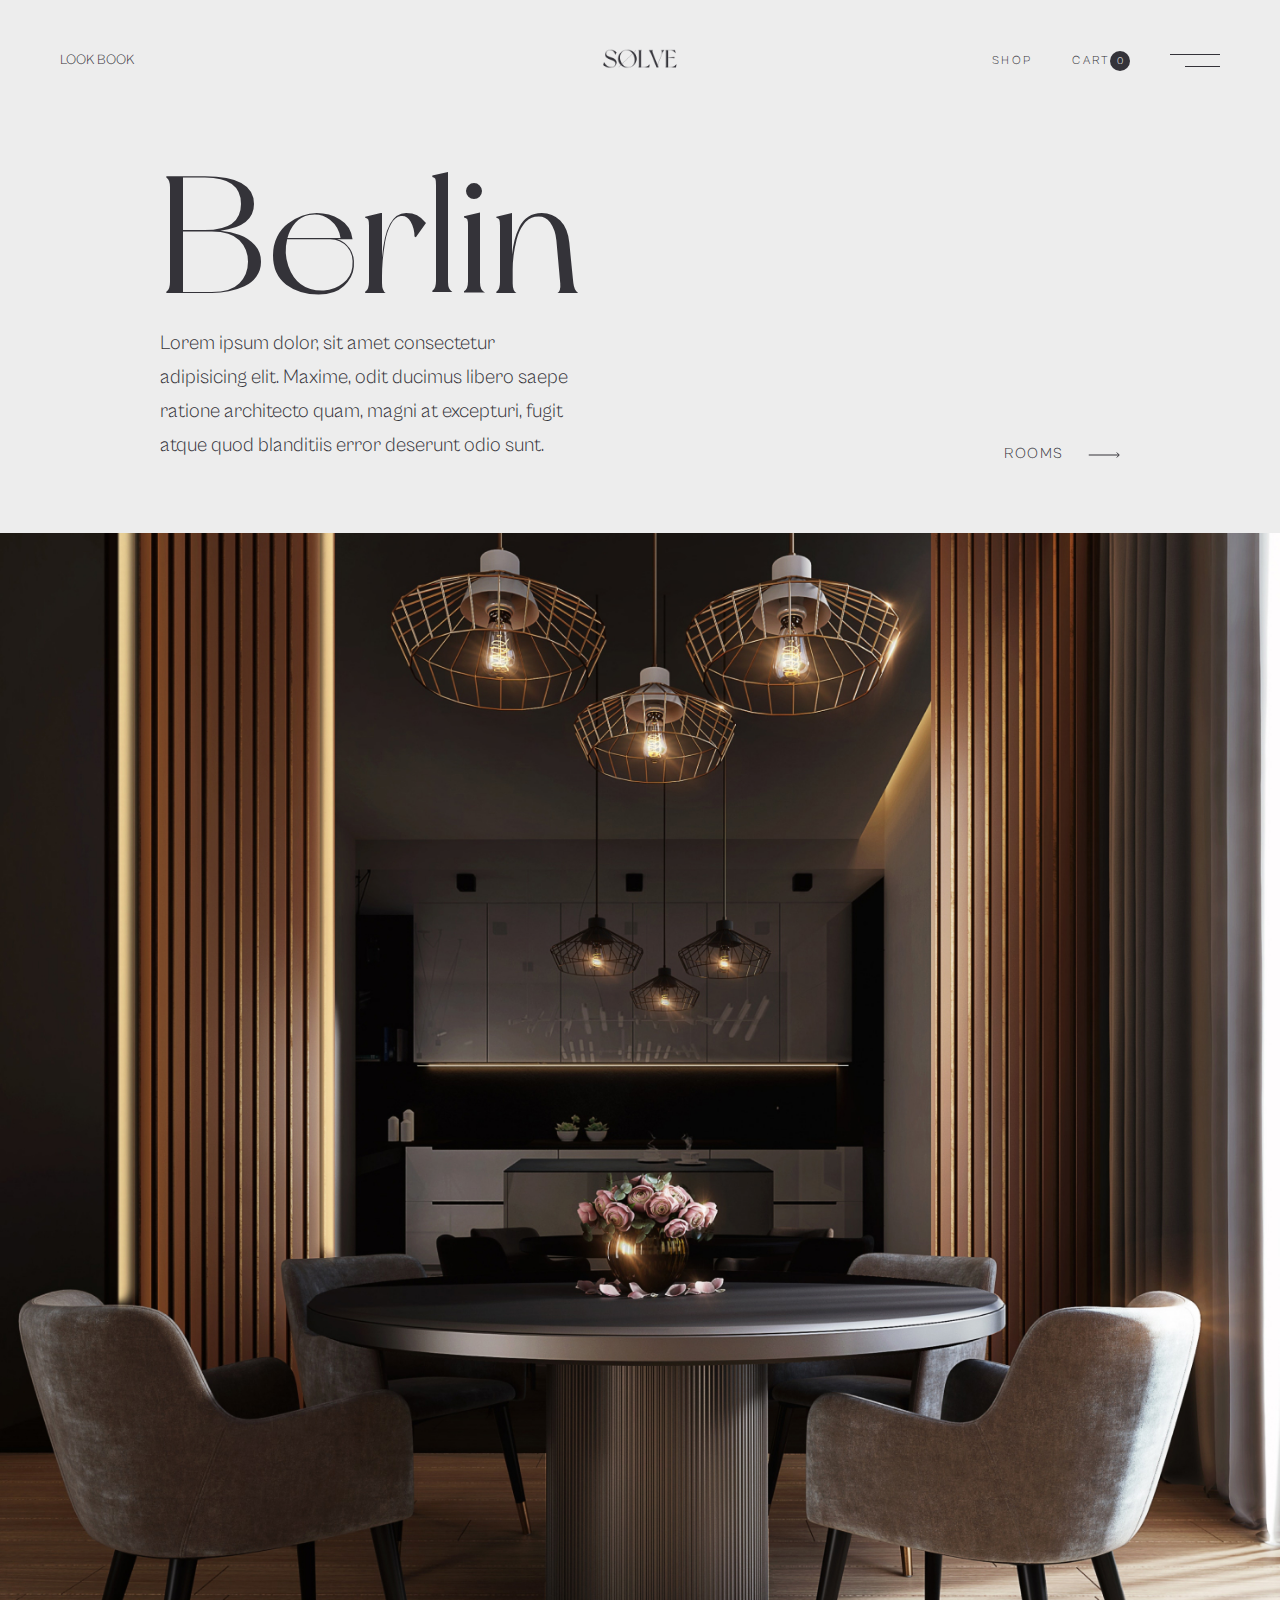
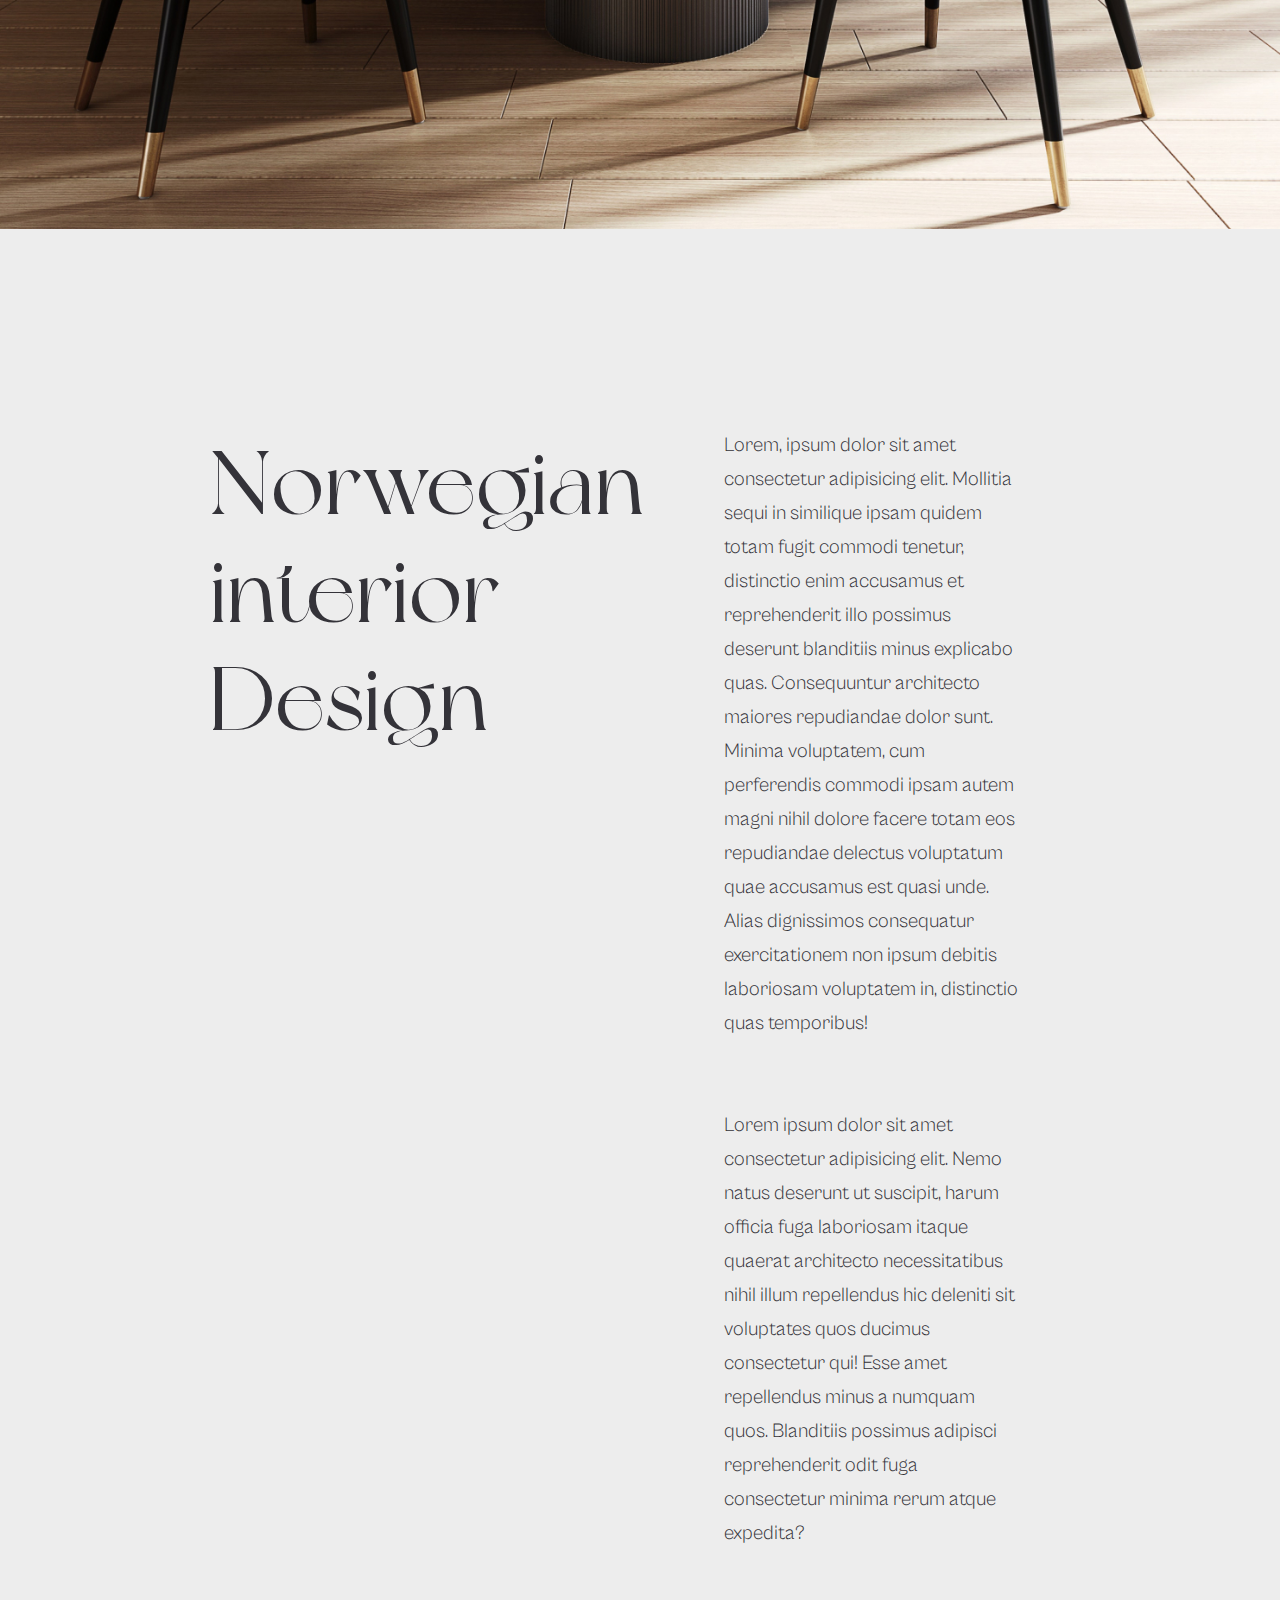
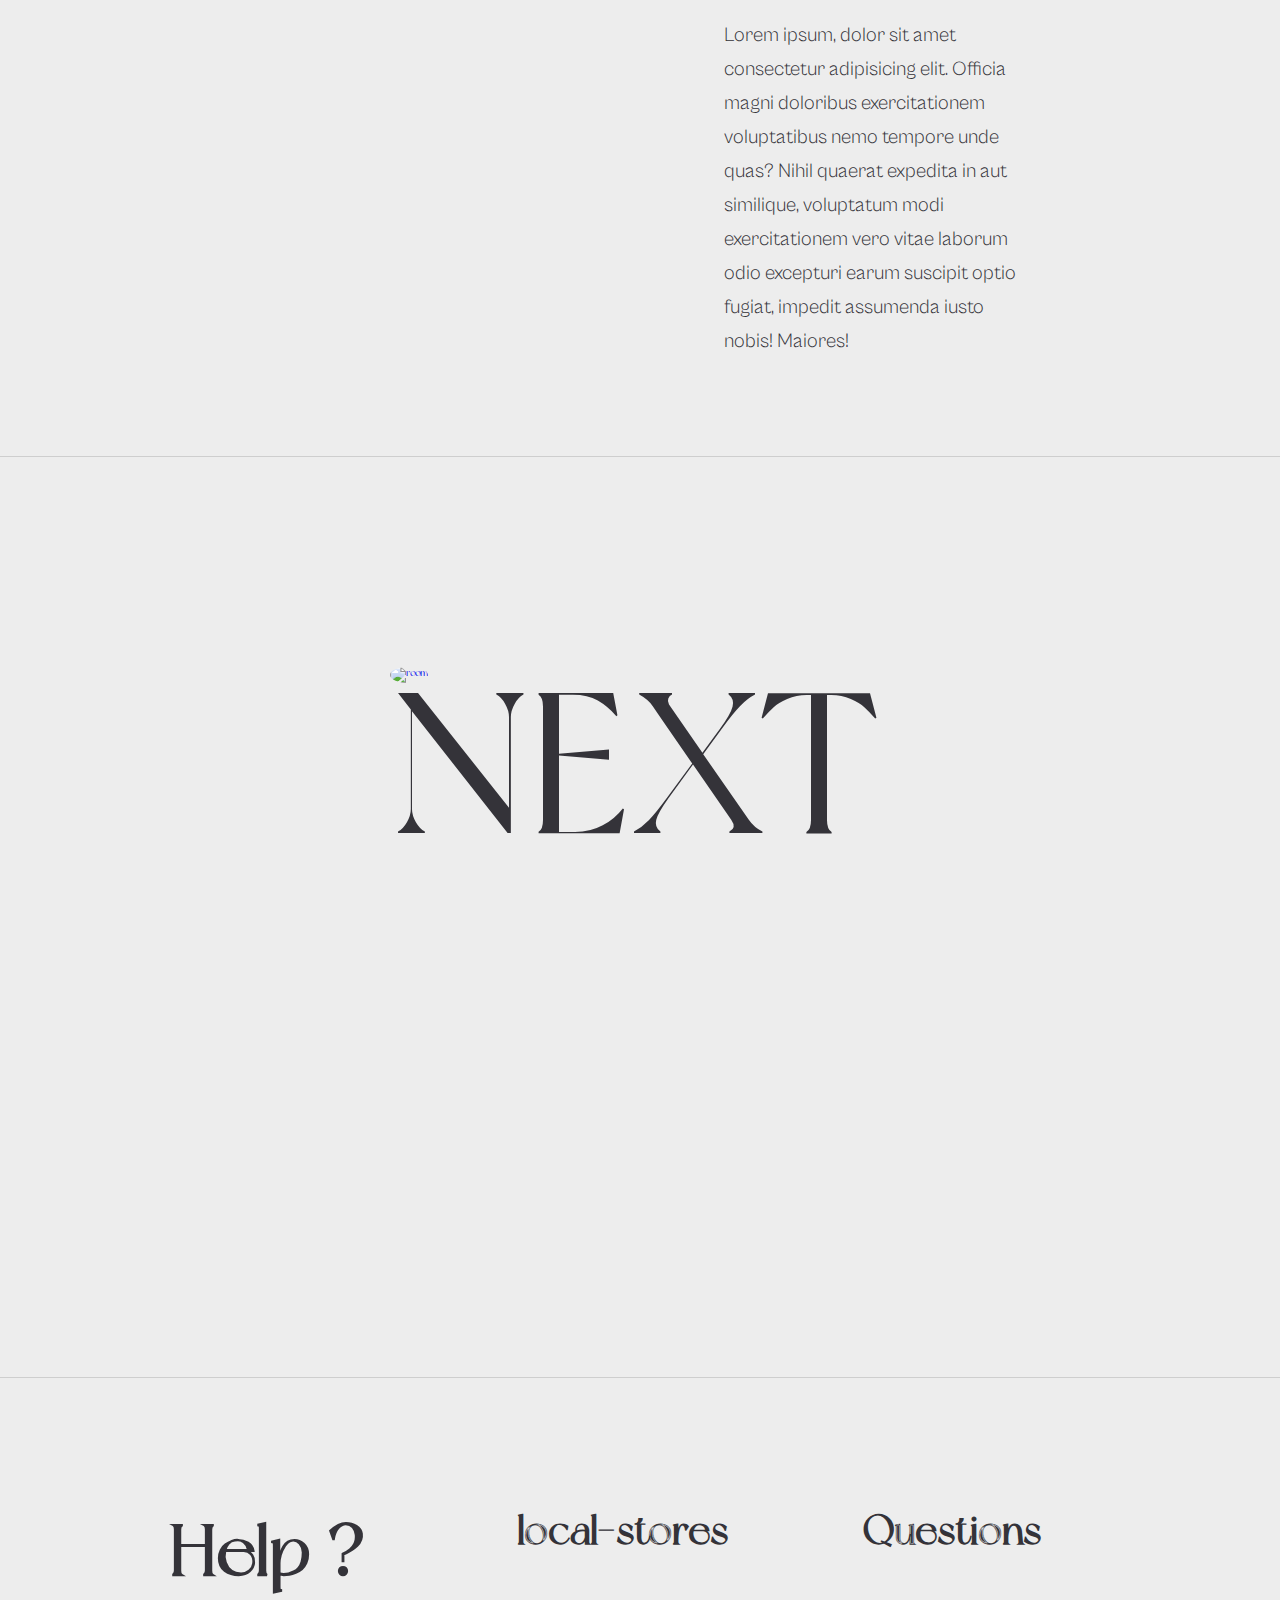
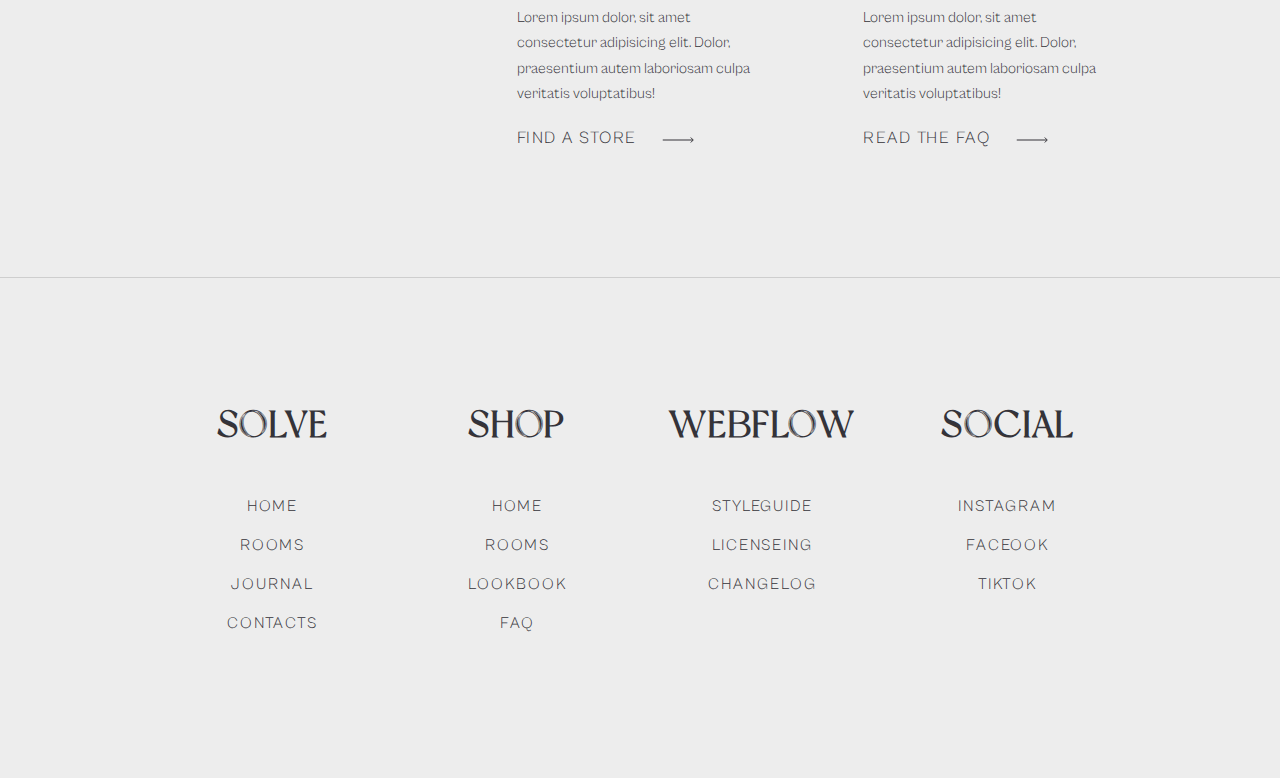
==== commit e05df648: "fixed the cart overlay but faulty responsive design" ====
--- a/berlin.html
+++ b/berlin.html
@@ -12,49 +12,68 @@
         <ul class="navigation__nav">
           <a href="#" class="navigation__nav--action"> Look Book </a>
           <figure class="navigation__nav--logo">
-            <a href="/"> <img src="/assets/logo/logo-dark-1x.png" alt="logo" /></a>
-
+            <a href="/">
+              <img src="/assets/logo/logo-dark-1x.png" alt="logo"
+            /></a>
           </figure>
           <ul class="navigation__nav--nav">
-              <li class="navigation__nav--items"><a href="#"> Shop </a></li>
-              <li class="navigation__nav--items">
-                <a href="#"> Cart </a>
-                <div class="number-con-black "><span class="number">0</span></div>
-                <li class="navigation__nav--items">
-                  <input type="checkbox" id="navigation__nav--items--button" class="navigation__nav--items--input" />
-                  <label for="navigation__nav--items--button" class="navigation__nav--items--button">
-                    <span class="navigation__nav--items--button--icon"></span>
-                  </label>
-                </li>
+            <li class="navigation__nav--items"><a href="#"> Shop </a></li>
+            <li class="navigation__nav--items">
+              <a href="#"> Cart </a>
+              <div class="number-con-black"><span class="number">0</span></div>
+            </li>
+
+            <li class="navigation__nav--items">
+              <input
+                type="checkbox"
+                id="navigation__nav--items--button"
+                class="navigation__nav--items--input"
+              />
+              <label
+                for="navigation__nav--items--button"
+                class="navigation__nav--items--button"
+              >
+                <span class="navigation__nav--items--button--icon"></span>
+              </label>
+            </li>
           </ul>
         </ul>
       </nav>
-      <nav class=" mobile-navigation dark">
-        <input type="checkbox" id="mobile-navigation__nav--button" class="mobile-navigation__nav--input" />
-        <label for="mobile-navigation__nav--button" class="mobile-navigation__nav--button">
+
+      <nav class="mobile-navigation dark">
+        <input
+          type="checkbox"
+          id="mobile-navigation__nav--button"
+          class="mobile-navigation__nav--input"
+        />
+        <label
+          for="mobile-navigation__nav--button"
+          class="mobile-navigation__nav--button"
+        >
           <span class="mobile-navigation__nav--button--icon"></span>
         </label>
         <ul class="mobile-navigation__nav">
-      
-          <figure class=" mobile-navigation__nav--logo">
-            <img src="/assets/logo/logo-dark-1x.png" alt="logo" />
+          <figure class="mobile-navigation__nav--logo">
+            <a href="/">
+              <img src="/assets/logo/logo-dark-1x.png" alt="logo"
+            /></a>
           </figure>
-    
-              <ul class="mobile-navigation__nav--nav">
-                <li> <a href="#" class="mobile-navigation__nav--items"> LOOKBOOK </a>   </li>
-
-                  <li class="mobile-navigation__nav--nav--items"><a href="#"> Shop </a></li>
-                  <li class="navigation__nav--items"><a href="#"> home </a></li>
-                  <li class="mobile-navigation__nav--nav--items">
-                    <a href="#"> Cart </a>
-                    <div class="number-con"><span class="number">0</span></div></li>
-              </ul>
-           
-              
-
-         
+
+          <ul class="mobile-navigation__nav--nav">
+            <li>
+              <a href="#" class="mobile-navigation__nav--items"> LOOKBOOK </a>
+            </li>
+
+            <li class="mobile-navigation__nav--nav--items">
+              <a href="#"> Shop </a>
+            </li>
+            <li class="navigation__nav--items"><a href="#"> home </a></li>
+            <li class="mobile-navigation__nav--nav--items">
+              <a href="#"> Cart </a>
+              <div class="number-con"><span class="number">0</span></div>
+            </li>
+          </ul>
         </ul>
-
       </nav>
       <div class="hero">
         <div class="hero__wrapper">
@@ -115,12 +134,11 @@
     <section class="next">
       <div class="next__wrapper">
         <figure class="composition">
-            <a href="/madrid.html" class="image-link">
-              <h1 class="heading-primary">NEXT</h1>
-              <img src="/assets/images/Mardrid.jpg" alt="room" />
-            </figure>
+          <a href="/madrid.html" class="image-link">
+            <h1 class="heading-primary">NEXT</h1>
+            <img src="/assets/images/Mardrid.jpg" alt="room" />
           </a>
-
+        </figure>
       </div>
     </section>
     <section class="help">
@@ -138,7 +156,7 @@
           /></a>
         </div>
         <div class="questions">
-          <h4 >Questions</h4>
+          <h4>Questions</h4>
           <p class="paragraph small">
             Lorem ipsum dolor, sit amet consectetur adipisicing elit. Dolor,
             praesentium autem laboriosam culpa veritatis voluptatibus!
@@ -158,48 +176,43 @@
         <div class="footer__wrapper--row--col">
           <h3>SOLVE</h3>
           <ul>
-     <li><a href="#">Home</a></li>
-     <li><a href="#">Rooms</a></li>
-     <li><a href="#">Journal</a></li>
-     <li><a href="#">Contacts</a></li>
+            <li><a href="#">Home</a></li>
+            <li><a href="#">Rooms</a></li>
+            <li><a href="#">Journal</a></li>
+            <li><a href="#">Contacts</a></li>
           </ul>
         </div>
 
         <div class="footer__wrapper--row--col">
           <h3>SHOP</h3>
           <ul>
-     <li><a href="#">Home</a></li>
-     <li><a href="#">Rooms</a></li>
-     <li><a href="#">LookBook</a></li>
-     <li><a href="#">FAQ</a></li>
+            <li><a href="#">Home</a></li>
+            <li><a href="#">Rooms</a></li>
+            <li><a href="#">LookBook</a></li>
+            <li><a href="#">FAQ</a></li>
           </ul>
         </div>
 
         <div class="footer__wrapper--row--col">
           <h3>WEBFLOW</h3>
           <ul>
-     <li><a href="#">StyleGuide</a></li>
-     <li><a href="#">Licenseing</a></li>
-     <li><a href="#">ChangeLog</a></li>
-
+            <li><a href="#">StyleGuide</a></li>
+            <li><a href="#">Licenseing</a></li>
+            <li><a href="#">ChangeLog</a></li>
           </ul>
         </div>
 
         <div class="footer__wrapper--row--col span">
           <h3>SOCIAL</h3>
           <ul>
-     <li><a href="#">Instagram</a></li>
-     <li><a href="#">Faceook</a></li>
-     <li><a href="#">TikTok</a></li>
-
+            <li><a href="#">Instagram</a></li>
+            <li><a href="#">Faceook</a></li>
+            <li><a href="#">TikTok</a></li>
           </ul>
         </div>
 
         <p></p>
       </div>
-        
-          
-      
     </div>
   </footer>
 </html>
--- a/css/main.css
+++ b/css/main.css
@@ -1 +1 @@
-@-webkit-keyframes shake{0%{-webkit-transform:translate(1px, 1px) rotate(0deg);transform:translate(1px, 1px) rotate(0deg)}10%{-webkit-transform:translate(-1px, -2px) rotate(-1deg);transform:translate(-1px, -2px) rotate(-1deg)}20%{-webkit-transform:translate(-3px, 0px) rotate(1deg);transform:translate(-3px, 0px) rotate(1deg)}30%{-webkit-transform:translate(3px, 2px) rotate(0deg);transform:translate(3px, 2px) rotate(0deg)}40%{-webkit-transform:translate(1px, -1px) rotate(1deg);transform:translate(1px, -1px) rotate(1deg)}50%{-webkit-transform:translate(-1px, 2px) rotate(-1deg);transform:translate(-1px, 2px) rotate(-1deg)}60%{-webkit-transform:translate(-3px, 1px) rotate(0deg);transform:translate(-3px, 1px) rotate(0deg)}70%{-webkit-transform:translate(3px, 1px) rotate(-1deg);transform:translate(3px, 1px) rotate(-1deg)}80%{-webkit-transform:translate(-1px, -1px) rotate(1deg);transform:translate(-1px, -1px) rotate(1deg)}90%{-webkit-transform:translate(1px, 2px) rotate(0deg);transform:translate(1px, 2px) rotate(0deg)}100%{-webkit-transform:translate(1px, -2px) rotate(-1deg);transform:translate(1px, -2px) rotate(-1deg)}}@keyframes shake{0%{-webkit-transform:translate(1px, 1px) rotate(0deg);transform:translate(1px, 1px) rotate(0deg)}10%{-webkit-transform:translate(-1px, -2px) rotate(-1deg);transform:translate(-1px, -2px) rotate(-1deg)}20%{-webkit-transform:translate(-3px, 0px) rotate(1deg);transform:translate(-3px, 0px) rotate(1deg)}30%{-webkit-transform:translate(3px, 2px) rotate(0deg);transform:translate(3px, 2px) rotate(0deg)}40%{-webkit-transform:translate(1px, -1px) rotate(1deg);transform:translate(1px, -1px) rotate(1deg)}50%{-webkit-transform:translate(-1px, 2px) rotate(-1deg);transform:translate(-1px, 2px) rotate(-1deg)}60%{-webkit-transform:translate(-3px, 1px) rotate(0deg);transform:translate(-3px, 1px) rotate(0deg)}70%{-webkit-transform:translate(3px, 1px) rotate(-1deg);transform:translate(3px, 1px) rotate(-1deg)}80%{-webkit-transform:translate(-1px, -1px) rotate(1deg);transform:translate(-1px, -1px) rotate(1deg)}90%{-webkit-transform:translate(1px, 2px) rotate(0deg);transform:translate(1px, 2px) rotate(0deg)}100%{-webkit-transform:translate(1px, -2px) rotate(-1deg);transform:translate(1px, -2px) rotate(-1deg)}}@-webkit-keyframes toggle{0%{width:80%}50%{width:100%}80%{width:130%}100%{width:100%}}@keyframes toggle{0%{width:80%}50%{width:100%}80%{width:130%}100%{width:100%}}*,*::before,*::after{margin:0;padding:0;-webkit-box-sizing:inherit;box-sizing:inherit}body{-webkit-box-sizing:border-box;box-sizing:border-box;background-color:#ededed}li{list-style:none}a{display:inline-block;text-decoration:none}@font-face{font-family:"New York";src:url("/assets/fonts/new-york.ttf")}@font-face{font-family:"Cabinet Grotesk";src:url("/assets/fonts/CabinetGrotesk.ttf")}html{font-size:62.5%}@media only screen and (max-width: 75em){html{font-size:56.25%}}@media only screen and (max-width: 56.25em){html{font-size:50%}}@media only screen and (max-width: 47.5em){html{font-size:46.5%}}@media only screen and (max-width: 37.5em){html{font-size:40%}}@media only screen and (min-width: 112.5em){html{font-size:75%}}body{font-family:"New york"}.heading-primary{font-size:clamp(11rem,17vw,13vw);font-weight:400;line-height:1;color:#fff;text-transform:uppercase;font-family:"New york"}.heading-secondary{font-size:clamp(9rem,14vw,6vw);font-weight:400;line-height:1.2;color:#343339;font-family:"New york"}.lamp-heading-secondary{font-size:clamp(11.5rem,20vw,6vw);font-weight:400;line-height:1.2;color:#343339;font-family:"New york"}.heading-tertiary{font-size:4vw;color:#fff;line-height:1;text-transform:uppercase;text-align:center}@media only screen and (max-width: 56.25em){.heading-tertiary{font-size:10rem}}@media only screen and (max-width: 47.5em){.heading-tertiary{font-size:14rem}}@media only screen and (max-width: 37.5em){.heading-tertiary{font-size:10rem}}.heading-university{font-size:8vh;color:#343339}@media only screen and (max-width: 56.25em){.heading-university{font-size:7rem}}.paragraph{color:#343339;font-size:2rem;font-family:"Cabinet Grotesk";line-height:1.7}@media only screen and (max-width: 75em){.paragraph{font-size:3rem}}.number-con{height:2rem;width:2rem;border-radius:50%;background-color:#fff;position:relative}.number-con span{font-size:1rem;color:#343339;position:absolute;top:50%;left:50%;-webkit-transform:translate(-50%, -50%);-ms-transform:translate(-50%, -50%);transform:translate(-50%, -50%)}.number-con-black{height:2rem;width:2rem;border-radius:50%;background-color:#343339;position:relative}.number-con-black span{font-size:1rem;color:#fff;position:absolute;top:50%;left:50%;-webkit-transform:translate(-50%, -50%);-ms-transform:translate(-50%, -50%);transform:translate(-50%, -50%)}.mb-big{margin-bottom:6.4rem}.mb-mid{margin-bottom:3.2rem}.mt-big{margin-top:4rem}.mt-small{margin-top:2rem}.center{text-align:center;margin:1.5rem 0}.small{font-size:1.7rem}@media only screen and (max-width: 75em){.small{font-size:2rem}}.blue{background-color:blue !important;position:absolute;top:50%;left:50%;-webkit-transform:translate(-50%, -50%);-ms-transform:translate(-50%, -50%);transform:translate(-50%, -50%);text-align:center}.overlay{position:absolute;width:100vw;color:#343339}.arrow{color:#fff;padding-left:2rem}.btn,.btn:link,.btn:visited{display:inline-block;background-color:rgba(0,0,0,0);font-size:2rem;font-family:"Cabinet Grotesk";color:#fff;padding:2.4rem 4rem;letter-spacing:1px;border:#fff 1px solid;border-radius:5rem}.btn:active,.btn:hover{-webkit-transform:scale(1.1);-ms-transform:scale(1.1);transform:scale(1.1);text-shadow:0px 0px 6px #fff;-webkit-box-shadow:0px 5px 40px -10px rgba(0,0,0,.57);box-shadow:0px 5px 40px -10px rgba(0,0,0,.57);-webkit-transition:all .4s ease 0s;transition:all .4s ease 0s}.btn:active,.btn:hover{-webkit-transform:scale(0.9);-ms-transform:scale(0.9);transform:scale(0.9)}.btn-white,.btn-white:link,.btn-white:visited{display:inline-block;background-color:rgba(0,0,0,0);font-size:2rem;font-family:"Cabinet Grotesk";margin-top:6rem;color:#343339;padding:2.4rem 4rem 2.4rem 4rem;border:#343339 1px solid;border-radius:5rem}@media only screen and (max-width: 37.5em){.btn-white,.btn-white:link,.btn-white:visited{margin-left:6rem}}.btn-white:active,.btn-white:hover{-webkit-transform:scale(1.1);-ms-transform:scale(1.1);transform:scale(1.1);text-shadow:0px 0px 6px #000;-webkit-box-shadow:0px 5px 40px -10px rgba(0,0,0,.57);box-shadow:0px 5px 40px -10px rgba(0,0,0,.57);-webkit-transition:all .4s ease 0s;transition:all .4s ease 0s}.btn-black,.btn-black:link,.btn-black:visited{display:inline-block;background-color:#343339;font-size:1.5rem;font-family:"Cabinet Grotesk";letter-spacing:1.5px;margin-top:4rem;color:#fff;text-transform:uppercase;padding:1.9rem 3rem;border:#343339 1px solid;border-radius:5rem}@media only screen and (max-width: 37.5em){.btn-black,.btn-black:link,.btn-black:visited{margin-left:6rem}}.btn-black:active,.btn-black:hover{-webkit-transform:scale(1.1);-ms-transform:scale(1.1);transform:scale(1.1);text-shadow:0px 0px 6px #fff;-webkit-box-shadow:0px 5px 40px -10px rgba(0,0,0,.57);box-shadow:0px 5px 40px -10px rgba(0,0,0,.57);-webkit-transition:all .4s ease 0s;transition:all .4s ease 0s}.select-btn{display:inline-block;background-color:#fff;font-size:2rem;font-family:"Cabinet Grotesk";margin-top:6rem;margin-right:2rem;color:#343339;text-transform:uppercase;padding:1.7rem 4rem;border:#343339 1px solid;border-radius:3rem}.link,.link :link,.link:visited{display:inline-block;font-size:1.5rem;font-family:"Cabinet Grotesk";text-decoration:none;letter-spacing:1.5px;text-transform:uppercase;color:#343339}.link:hover,.link:active{color:#aaa}.link:hover{-webkit-transform:scale(1.1);-ms-transform:scale(1.1);transform:scale(1.1)}.link:hover{-webkit-transform:scale(0.9);-ms-transform:scale(0.9);transform:scale(0.9)}.image-link,.image-link:link,.image-link:visited{display:inline-block;border-radius:50%;-webkit-transform:scale(1);-ms-transform:scale(1);transform:scale(1);-webkit-transition:all .4s ease-in;transition:all .4s ease-in}.image-link:active,.image-link:hover{-webkit-transition:all .5s ease-in;transition:all .5s ease-in;-webkit-transform:scale(1.1);-ms-transform:scale(1.1);transform:scale(1.1)}.container{background-image:url(/assets/images/hero__img.png);background-size:cover;background-position:right;height:130vh}@media only screen and (max-width: 47.5em){.container{height:100vh}}.container .header__main--textbox{position:absolute;top:50%;left:50%;-webkit-transform:translate(-50%, -50%);-ms-transform:translate(-50%, -50%);transform:translate(-50%, -50%);text-align:center;padding-top:16rem}.navigation{padding:5rem 6rem;font-family:"Cabinet Grotesk";font-weight:400;position:relative;color:#fff}@media only screen and (max-width: 56.25em){.navigation{display:none}}.navigation.dark{color:#343339}.navigation__nav{display:-webkit-box;display:-ms-flexbox;display:flex;-webkit-box-pack:justify;-ms-flex-pack:justify;justify-content:space-between;-webkit-box-align:center;-ms-flex-align:center;align-items:center}.navigation__nav--action{font-size:1.4rem;color:inherit}.navigation__nav li a{font-size:1.2rem;line-height:175%;letter-spacing:.2em;font-weight:400;color:inherit}.navigation__nav a{text-transform:uppercase}.navigation__nav--logo{width:7.5rem;position:absolute;top:50%;left:50%;-webkit-transform:translate(-50%, -50%);-ms-transform:translate(-50%, -50%);transform:translate(-50%, -50%)}.navigation__nav--logo img{width:100%}.navigation__nav--nav{display:-webkit-box;display:-ms-flexbox;display:flex;-webkit-box-pack:center;-ms-flex-pack:center;justify-content:center;-webkit-box-align:center;-ms-flex-align:center;align-items:center;gap:4rem}.navigation__nav--items{display:-webkit-box;display:-ms-flexbox;display:flex;-webkit-box-pack:center;-ms-flex-pack:center;justify-content:center;-webkit-box-align:center;-ms-flex-align:center;align-items:center}.navigation__nav--items--input{display:none}@media only screen and (max-width: 75em){.navigation__nav--items--input:checked+.navigation__nav--items--button .navigation__nav--items--button--icon{-webkit-transform:rotate(-45deg);-ms-transform:rotate(-45deg);transform:rotate(-45deg)}.navigation__nav--items--input:checked+.navigation__nav--items--button .navigation__nav--items--button--icon::after{width:100%;-webkit-transform:rotate(-270deg);-ms-transform:rotate(-270deg);transform:rotate(-270deg);top:0}.navigation__nav--items--button{display:block;width:5rem;height:1.3rem;cursor:pointer;display:-webkit-box;display:-ms-flexbox;display:flex;-webkit-box-pack:start;-ms-flex-pack:start;justify-content:flex-start;-webkit-box-align:start;-ms-flex-align:start;align-items:flex-start}.navigation__nav--items--button--icon{position:relative;display:block;width:100%;height:1px;background-color:#343339;-webkit-transition:trans;transition:trans}.navigation__nav--items--button--icon::after{content:"";position:absolute;background-color:currentColor;-webkit-transition:all .3s;transition:all .3s;width:70%;top:1.2rem;right:0;display:block;height:1px}}.navigation__nav--items--button{width:5rem;height:1.3rem;cursor:pointer;-webkit-box-pack:start;-ms-flex-pack:start;justify-content:flex-start;-webkit-box-align:start;-ms-flex-align:start;align-items:flex-start}@media only screen and (max-width: 56.25em){.navigation__nav--items--button{display:block}}.navigation__nav--items--button--icon{position:relative;display:block;width:100%;height:1px;background-color:currentColor}.navigation__nav--items--button--icon::after{content:"";position:absolute;background-color:currentColor;-webkit-transition:all .3s;transition:all .3s;width:70%;top:1.2rem;right:0;display:block;height:1px}.mobile-navigation{display:none;position:fixed;padding:5rem 6rem;font-family:"Cabinet Grotesk";font-weight:400;position:relative;color:#fff}.mobile-navigation.dark{color:#343339}.mobile-navigation__nav{display:-webkit-box;display:-ms-flexbox;display:flex;-webkit-box-align:center;-ms-flex-align:center;align-items:center;-webkit-box-orient:vertical;-webkit-box-direction:normal;-ms-flex-direction:column;flex-direction:column;z-index:2}.mobile-navigation__nav a{font-size:3rem;line-height:175%;letter-spacing:.2em;font-weight:400;text-transform:uppercase;color:inherit}.mobile-navigation__nav a:last-child{padding-bottom:2rem}.mobile-navigation__nav--logo{width:7.5rem}.mobile-navigation__nav--logo img{width:100%}.mobile-navigation__nav--nav{display:-webkit-box;display:-ms-flexbox;display:flex;-webkit-box-align:center;-ms-flex-align:center;align-items:center;-webkit-box-pack:center;-ms-flex-pack:center;justify-content:center;background-color:rgba(206,206,206,.8);-webkit-backdrop-filter:blur(5px);backdrop-filter:blur(5px);position:fixed;top:0;right:0;-webkit-box-orient:vertical;-webkit-box-direction:normal;-ms-flex-direction:column;flex-direction:column;height:100vh;width:40rem;right:-56rem;-webkit-transition:right 500ms ease;transition:right 500ms ease}.mobile-navigation__nav--nav--items{display:-webkit-box;display:-ms-flexbox;display:flex;-webkit-box-pack:center;-ms-flex-pack:center;justify-content:center;-webkit-box-align:center;-ms-flex-align:center;align-items:center}.mobile-navigation__nav--nav--items .number-con{height:4rem;width:4rem;border-radius:50%;background-color:#fff;position:relative}.mobile-navigation__nav--nav--items .number-con span{font-size:2.4rem;color:#343339;position:absolute;top:50%;left:50%;-webkit-transform:translate(-50%, -50%);-ms-transform:translate(-50%, -50%);transform:translate(-50%, -50%)}.mobile-navigation__nav--nav--items .number-con-black{height:2rem;width:2rem;border-radius:50%;background-color:#343339;position:relative}.mobile-navigation__nav--nav--items .number-con-black span{font-size:1rem;color:#fff;position:absolute;top:50%;left:50%;-webkit-transform:translate(-50%, -50%);-ms-transform:translate(-50%, -50%);transform:translate(-50%, -50%)}@media only screen and (max-width: 56.25em){.mobile-navigation__nav--input:checked+.mobile-navigation__nav--button .mobile-navigation__nav--button--icon{-webkit-transform:rotate(-45deg);-ms-transform:rotate(-45deg);transform:rotate(-45deg)}.mobile-navigation__nav--input:checked+.mobile-navigation__nav--button .mobile-navigation__nav--button--icon::after{width:100%;-webkit-transform:rotate(-270deg);-ms-transform:rotate(-270deg);transform:rotate(-270deg);top:0}.mobile-navigation__nav--input:checked~.mobile-navigation__nav .mobile-navigation__nav--nav{right:0 !important}.mobile-navigation__nav__button{position:relative;display:block;width:5rem;height:1.3rem;cursor:pointer;display:-webkit-box;display:-ms-flexbox;display:flex;-webkit-box-pack:start;-ms-flex-pack:start;justify-content:flex-start;-webkit-box-align:start;-ms-flex-align:start;align-items:flex-start}.mobile-navigation__nav__button--icon{display:block;width:100%;height:1px;background-color:#343339}.mobile-navigation__nav__button--icon::after{content:"";position:absolute;background-color:currentColor;-webkit-transition:all .3s;transition:all .3s;width:70%;top:1.2rem;right:0;display:block;height:1px}}.mobile-navigation__nav--button{width:5rem;height:1.3rem;cursor:pointer;-webkit-box-pack:start;-ms-flex-pack:start;justify-content:flex-start;-webkit-box-align:start;-ms-flex-align:start;align-items:flex-start;z-index:99}@media only screen and (max-width: 56.25em){.mobile-navigation__nav--button{display:block}}.mobile-navigation__nav--button--icon{position:relative;display:block;width:100%;height:1px;background-color:currentColor}.mobile-navigation__nav--button--icon::after{content:"";position:absolute;background-color:currentColor;-webkit-transition:all .3s;transition:all .3s;width:70%;top:1.2rem;right:0;display:block;height:1px}#mobile-navigation__nav--button{display:none}@media only screen and (max-width: 56.25em){.mobile-navigation{display:-webkit-box;display:-ms-flexbox;display:flex;-webkit-box-align:center;-ms-flex-align:center;align-items:center;-webkit-box-pack:justify;-ms-flex-pack:justify;justify-content:space-between;-webkit-box-orient:horizontal;-webkit-box-direction:reverse;-ms-flex-direction:row-reverse;flex-direction:row-reverse}}.footer__wrapper{padding:12.5rem 15rem}@media only screen and (max-width: 75em){.footer__wrapper{padding:5rem 5rem}}@media only screen and (max-width: 56.25em){.footer__wrapper{padding:7rem 7rem}}@media only screen and (max-width: 47.5em){.footer__wrapper{padding:5rem 3rem}}.footer__wrapper--row{display:grid;grid-template-columns:1fr 1fr 1fr 1fr;justify-items:center}@media only screen and (max-width: 75em){.footer__wrapper--row{grid-template-columns:repeat(4, 1fr)}}@media only screen and (max-width: 56.25em){.footer__wrapper--row{grid-template-columns:1fr 1fr}}@media only screen and (max-width: 37.5em){.footer__wrapper--row{grid-template-columns:1fr;justify-items:center}}@media only screen and (max-width: 75em){.footer__wrapper--row--col{margin-top:4rem}}@media only screen and (max-width: 56.25em){.footer__wrapper--row--col{margin-top:4rem}}@media only screen and (max-width: 25em){.footer__wrapper--row--col{margin-top:6rem;text-align:center}}.footer__wrapper--row--col h3{font-size:3.6rem;letter-spacing:1.6px;margin-bottom:5rem;color:#343339;text-transform:capitalize}@media only screen and (max-width: 47.5em){.footer__wrapper--row--col h3{font-size:4rem;margin-bottom:4rem}}.footer__wrapper--row--col ul{text-align:center;text-transform:uppercase}.footer__wrapper--row--col a{display:inline-block;font-size:1.6rem;font-family:"Cabinet Grotesk";margin-bottom:2rem;color:#343339;text-align:center;cursor:pointer;letter-spacing:1.9px}@media only screen and (max-width: 75em){.footer__wrapper--row--col a{font-size:1.6rem;margin-bottom:1.5rem}}@media only screen and (max-width: 47.5em){.footer__wrapper--row--col a{font-size:2rem;margin-bottom:1.5rem}}.about{padding:12rem 15rem;border-bottom:#cecece 1px solid}@media only screen and (max-width: 75em){.about{padding:5rem 5rem}}.about__main{display:grid;grid-template-columns:1fr 1fr 1fr;gap:7.4rem;padding:9rem 1rem}@media only screen and (max-width: 56.25em){.about__main{grid-template-columns:1fr;gap:3rem}}@media only screen and (max-width: 47.5em){.about__main{grid-template-columns:1fr}}.about__main .box{display:-webkit-box;display:-ms-flexbox;display:flex;-webkit-box-orient:vertical;-webkit-box-direction:normal;-ms-flex-direction:column;flex-direction:column}.about__main .box__wrapper{position:relative}.about__main .box__wrapper .circle-con{height:8rem;width:8rem;border-radius:50%;background-color:#343339;position:absolute;top:3rem;z-index:1;right:2rem}.about__main .box__wrapper .circle-con span{font-size:1rem;color:#fff;text-align:center;position:absolute;top:50%;left:50%;-webkit-transform:translate(-50%, -50%);-ms-transform:translate(-50%, -50%);transform:translate(-50%, -50%)}.about__main .box .text{text-align:center}.about__main .box .composition{position:relative}.about__main img{width:100%;border-radius:50rem;margin-bottom:3.2rem}.info{padding:12.8rem 26.1rem 20.7rem 25.9rem}@media only screen and (max-width: 75em){.info{padding:4rem 12rem}}@media only screen and (max-width: 56.25em){.info{padding:4rem 9rem}}@media only screen and (max-width: 47.5em){.info{padding:4rem 5rem}}.info__wrapper{display:grid;grid-template-columns:1.5fr 1.5fr;gap:8rem}@media only screen and (max-width: 47.5em){.info__wrapper{display:-webkit-box;display:-ms-flexbox;display:flex;-webkit-box-orient:vertical;-webkit-box-direction:normal;-ms-flex-direction:column;flex-direction:column}.info__wrapper br{display:none}}.description{background-image:url(/assets/images/composition.jpg);height:100vh;background-size:cover;background-position:center;position:relative}.description__wrapper{padding:2rem 2rem}.description__wrapper--composition{position:absolute;top:50%;left:50%;-webkit-transform:translate(-50%, -50%);-ms-transform:translate(-50%, -50%);transform:translate(-50%, -50%);width:50vw}.description__wrapper--composition img{width:100%}.rooms{padding:12.8rem 16rem;border-bottom:#cecece 1px solid}@media only screen and (max-width: 75em){.rooms{padding:4rem 4rem}}.rooms__wrapper--textbox{display:-webkit-box;display:-ms-flexbox;display:flex;-webkit-box-orient:vertical;-webkit-box-direction:normal;-ms-flex-direction:column;flex-direction:column;-webkit-box-align:center;-ms-flex-align:center;align-items:center;-webkit-box-pack:center;-ms-flex-pack:center;justify-content:center}.rooms__composition{display:grid;grid-template-columns:1fr 1fr 1fr;gap:6.4rem;margin-top:9.6rem}@media only screen and (max-width: 56.25em){.rooms__composition{grid-template-columns:1fr}}.rooms__composition img{width:100%;border-radius:50%}@media only screen and (max-width: 56.25em){.rooms__composition img{border-radius:50%}}.rooms__composition--image{position:relative}.rooms__composition--image h3{position:absolute;top:50%;left:50%;-webkit-transform:translate(-50%, -50%);-ms-transform:translate(-50%, -50%);transform:translate(-50%, -50%)}.stores{padding:12rem 16rem;border-bottom:#cecece 1px solid}@media only screen and (max-width: 75em){.stores{padding:7rem 1rem}}@media only screen and (max-width: 56.25em){.stores{padding:4rem 1rem}}@media only screen and (max-width: 47.5em){.stores__wrapper h3{text-align:center}}.stores__wrapper__main{display:grid;grid-template-columns:1fr 1fr;gap:9.6rem}@media only screen and (max-width: 47.5em){.stores__wrapper__main{grid-template-columns:1fr;gap:4rem}}.stores__wrapper__main--box{display:-webkit-box;display:-ms-flexbox;display:flex;-webkit-box-align:center;-ms-flex-align:center;align-items:center;-webkit-box-pack:center;-ms-flex-pack:center;justify-content:center;gap:4rem;margin-top:6rem}@media only screen and (max-width: 75em){.stores__wrapper__main--box{-webkit-box-orient:vertical;-webkit-box-direction:normal;-ms-flex-direction:column;flex-direction:column;-webkit-box-pack:center;-ms-flex-pack:center;justify-content:center;-webkit-box-align:center;-ms-flex-align:center;align-items:center}}.stores__wrapper__main--box--composition{width:30rem;height:30rem}.stores__wrapper__main--box--composition img{width:100%;border-radius:50%}.stores__wrapper__main--box--text h4{color:#343339;font-size:3.6rem;margin-bottom:2.5rem}.stores__wrapper__main--box--text p{color:#343339;font-size:1.8rem;font-family:"Cabinet Grotesk";margin-bottom:2.5rem}.hero{padding:3rem 16rem}@media only screen and (max-width: 56.25em){.hero{padding:1rem 4rem}}.hero__wrapper{display:grid;grid-template-columns:1.5fr 2.5fr;margin-bottom:4rem}@media only screen and (max-width: 56.25em){.hero__wrapper{grid-template-columns:1fr}}.hero__wrapper--text-wrapper h1{margin-bottom:1rem;color:#343339;text-transform:none}@media only screen and (max-width: 56.25em){.hero__wrapper--text-wrapper h1{margin-top:5rem}}.hero__wrapper a{display:inline-block;justify-self:flex-end;-ms-flex-item-align:end;align-self:flex-end}@media only screen and (max-width: 56.25em){.hero__wrapper a{margin-top:5rem;justify-self:flex-start}}.hero__composition img{width:100%;height:100%}.info{padding:12.8rem 26.1rem 20.7rem 25.9rem;background-color:#fff}@media only screen and (max-width: 75em){.info{padding:4rem 5rem}}@media only screen and (max-width: 56.25em){.info{padding:4rem 2rem}}@media only screen and (max-width: 47.5em){.info{padding:4rem 5rem}}.info__wrapper{display:grid;grid-template-columns:1.5fr 1.5fr;gap:8rem}@media only screen and (max-width: 47.5em){.info__wrapper{display:-webkit-box;display:-ms-flexbox;display:flex;-webkit-box-orient:vertical;-webkit-box-direction:normal;-ms-flex-direction:column;flex-direction:column;gap:4rem}.info__wrapper p{font-size:1.5rem;margin-bottom:2rem}}@media only screen and (max-width: 47.5em)and (max-width: 56.25em){.info__wrapper p{font-size:2.6rem}}@media only screen and (max-width: 47.5em){.info__wrapper br{display:none}}.next{padding:21rem 6rem;border-bottom:#cecece 1px solid}@media only screen and (max-width: 56.25em){.next{padding:12rem 1rem}}@media only screen and (max-width: 37.5em){.next{padding:30rem 0rem}}.next__wrapper h1{font-size:20rem;color:#343339;position:absolute;top:-26%;left:0;z-index:1}@media only screen and (max-width: 47.5em){.next__wrapper h1{font-size:20rem}}.next__wrapper .composition{margin:0 auto;position:relative;width:50rem;height:50rem}.next__wrapper img{width:100%;border-radius:50%}.help{padding:12.8rem 17rem;border-bottom:#cecece 1px solid}@media only screen and (max-width: 75em){.help{padding:12rem 8rem}}@media only screen and (max-width: 56.25em){.help{padding:12rem 5rem}}.help__wrapper{display:grid;grid-template-columns:repeat(3, 1fr);gap:10rem}@media only screen and (max-width: 56.25em){.help__wrapper{grid-template-columns:1fr;gap:7.5rem}}@media only screen and (max-width: 56.25em){.help__wrapper h3{font-size:8rem;margin-bottom:2rem}}.help__wrapper h4{font-size:4rem;color:#343339;margin-bottom:5rem}@media only screen and (max-width: 56.25em){.help__wrapper h4{font-size:5rem}}.help__wrapper p{font-size:1.5rem;margin-bottom:2rem}@media only screen and (max-width: 56.25em){.help__wrapper p{font-size:2.6rem}}.help__wrapper a{display:inline-block;font-size:1.7rem}.shop-header{padding:2rem 2rem}.shop-header h1{display:-webkit-box;display:-ms-flexbox;display:flex;font-size:19rem;-webkit-box-pack:center;-ms-flex-pack:center;justify-content:center;-webkit-box-align:center;-ms-flex-align:center;align-items:center;color:#343339;padding:3rem;border-bottom:1px solid #cecece;padding-bottom:5rem}.shop-header .shop-nav{border-bottom:1px solid #cecece}.shop-header .shop-nav__nav{padding:2rem 2rem;display:-webkit-box;display:-ms-flexbox;display:flex;-webkit-box-align:center;-ms-flex-align:center;align-items:center;-webkit-box-pack:center;-ms-flex-pack:center;justify-content:center;gap:5rem}.shop-header .shop-nav__nav li{list-style:none}.shop-header .shop-nav__nav li a{display:inline-block;color:#343339;font-size:1.5rem;font-family:"Cabinet Grotesk"}@media only screen and (max-width: 47.5em){.shop-header .shop-nav__nav li a{font-size:2rem}}.about{padding:4rem 15rem;border-bottom:#cecece 1px solid}@media only screen and (max-width: 75em){.about{padding:5rem 5rem}}.about__main{display:grid;grid-template-columns:1fr 1fr 1fr;gap:7.4rem;padding:4rem 1rem}@media only screen and (max-width: 75em){.about__main{grid-template-columns:1fr 1fr 1fr;gap:3rem}}@media only screen and (max-width: 47.5em){.about__main{grid-template-columns:1fr 1fr}}@media only screen and (max-width: 37.5em){.about__main{grid-template-columns:1fr}}.about__main .box{display:-webkit-box;display:-ms-flexbox;display:flex;-webkit-box-orient:vertical;-webkit-box-direction:normal;-ms-flex-direction:column;flex-direction:column}.about__main .box__wrapper{position:relative}.about__main .box__wrapper .circle-con{height:8rem;width:8rem;border-radius:50%;background-color:#343339;position:absolute;top:3rem;z-index:1;right:2rem}.about__main .box__wrapper .circle-con span{font-size:1rem;color:#fff;text-align:center;position:absolute;top:50%;left:50%;-webkit-transform:translate(-50%, -50%);-ms-transform:translate(-50%, -50%);transform:translate(-50%, -50%)}.about__main .box .text{text-align:center}.about__main .box .composition{position:relative}.about__main img{width:100%;border-radius:50rem;margin-bottom:3.2rem}.lamp-wrapper{display:-webkit-box;display:-ms-flexbox;display:flex;height:100vh}@media only screen and (max-width: 75em){.lamp-wrapper{-webkit-box-orient:vertical;-webkit-box-direction:reverse;-ms-flex-direction:column-reverse;flex-direction:column-reverse;margin-bottom:6rem;height:100%}}.lamp-wrapper .nav-wrapper{position:absolute;top:50%;left:50%;-webkit-transform:translate(-50%, -50%);-ms-transform:translate(-50%, -50%);transform:translate(-50%, -50%)}.lamp-wrapper .image-box{-webkit-box-flex:1.4;-ms-flex:1.4;flex:1.4;height:100vh}@media only screen and (max-width: 56.25em){.lamp-wrapper .image-box{height:70vh}}.lamp-wrapper .image-box img{width:100%;height:100%}.lamp-wrapper .text-box{-webkit-box-flex:1;-ms-flex:1;flex:1;display:-webkit-box;display:-ms-flexbox;display:flex;-webkit-box-orient:vertical;-webkit-box-direction:normal;-ms-flex-direction:column;flex-direction:column;-webkit-box-pack:center;-ms-flex-pack:center;justify-content:center;padding:8rem 14rem}@media only screen and (max-width: 56.25em){.lamp-wrapper .text-box{padding:4rem 5rem}}.lamp-wrapper .text-box .shop-nav{margin-top:5rem;border-top:.7px solid #cecece;border-bottom:.7px solid #cecece}.lamp-wrapper .text-box .shop-nav__nav{padding:2rem 2rem;display:-webkit-box;display:-ms-flexbox;display:flex;-webkit-box-align:center;-ms-flex-align:center;align-items:center;-webkit-box-pack:start;-ms-flex-pack:start;justify-content:flex-start;gap:5rem}.lamp-wrapper .text-box .shop-nav__nav li{list-style:none}.lamp-wrapper .text-box .shop-nav__nav li a{display:inline-block;color:#343339;font-size:1.5rem;font-family:"Cabinet Grotesk";text-transform:uppercase}@media only screen and (max-width: 47.5em){.lamp-wrapper .text-box .shop-nav__nav li a{font-size:2rem}}.info{padding:19.8rem 26.1rem 9.7rem 20.9rem;background-color:#fff;border-bottom:1px solid #cecece}@media only screen and (max-width: 75em){.info{padding:4rem 12rem}}@media only screen and (max-width: 56.25em){.info{padding:4rem 9rem}}@media only screen and (max-width: 47.5em){.info{padding:4rem 5rem}}.info li{list-style:unset;padding-left:1rem;margin-left:3rem}.info__wrapper{display:grid;grid-template-columns:1.5fr 1.5fr;gap:8rem}@media only screen and (max-width: 47.5em){.info__wrapper{display:-webkit-box;display:-ms-flexbox;display:flex;-webkit-box-orient:vertical;-webkit-box-direction:normal;-ms-flex-direction:column;flex-direction:column}.info__wrapper br{display:none}}.contact{background-color:#ededed;border-bottom:1px solid #cecece}.contact h1{padding:2.5rem 2rem;text-align:center;color:#343339}.contact__wrapper{display:grid;grid-template-columns:1fr 1.2fr;-ms-flex-line-pack:center;align-content:center;gap:25rem;padding:7rem 13rem;margin-bottom:6rem}@media only screen and (max-width: 75em){.contact__wrapper{display:-webkit-box;display:-ms-flexbox;display:flex;-webkit-box-orient:vertical;-webkit-box-direction:reverse;-ms-flex-direction:column-reverse;flex-direction:column-reverse}}.contact__wrapper--footer{display:-webkit-box;display:-ms-flexbox;display:flex;-webkit-box-pack:justify;-ms-flex-pack:justify;justify-content:space-between}@media only screen and (max-width: 75em){.contact__wrapper--footer--row{margin-top:4rem}}@media only screen and (max-width: 56.25em){.contact__wrapper--footer--row{margin-top:4rem}}@media only screen and (max-width: 25em){.contact__wrapper--footer--row{margin-top:6rem;text-align:center}}.contact__wrapper--footer--row h3{font-size:3.6rem;letter-spacing:1.6px;margin-bottom:5rem;color:#343339;text-transform:capitalize}@media only screen and (max-width: 47.5em){.contact__wrapper--footer--row h3{font-size:4rem;margin-bottom:4rem}}.contact__wrapper--footer--row ul{text-align:center;text-transform:uppercase}.contact__wrapper--footer--row a{display:inline-block;font-size:1.4rem;font-family:"Cabinet Grotesk";margin-bottom:2rem;color:#343339;text-align:center;cursor:pointer;letter-spacing:1.9px}@media only screen and (max-width: 75em){.contact__wrapper--footer--row a{font-size:1.6rem;margin-bottom:1.5rem}}@media only screen and (max-width: 47.5em){.contact__wrapper--footer--row a{font-size:2rem;margin-bottom:1.5rem}}.contact__wrapper--form p{font-size:1.4rem;font-family:"Cabinet Grotesk";text-transform:uppercase}.contact__wrapper--form .input-field{margin-bottom:5rem;background-color:#fff;outline:none;width:60rem;height:5.5rem;padding-left:2rem;border:1px solid #000}.contact__wrapper--form .input-field::-webkit-input-placeholder{font-family:"Cabinet Grotesk";color:#555;font-size:1.6rem}.contact__wrapper--form .input-field::-moz-placeholder{font-family:"Cabinet Grotesk";color:#555;font-size:1.6rem}.contact__wrapper--form .input-field:-ms-input-placeholder{font-family:"Cabinet Grotesk";color:#555;font-size:1.6rem}.contact__wrapper--form .input-field::-ms-input-placeholder{font-family:"Cabinet Grotesk";color:#555;font-size:1.6rem}.contact__wrapper--form .input-field::placeholder{font-family:"Cabinet Grotesk";color:#555;font-size:1.6rem}.contact__wrapper--form .Messages{padding-left:2rem;width:60rem;height:15rem}.contact__wrapper--form .Messages::-webkit-input-placeholder{font-family:"Cabinet Grotesk";color:#555;font-size:1.4rem;padding-top:1.4rem}.contact__wrapper--form .Messages::-moz-placeholder{font-family:"Cabinet Grotesk";color:#555;font-size:1.4rem;padding-top:1.4rem}.contact__wrapper--form .Messages:-ms-input-placeholder{font-family:"Cabinet Grotesk";color:#555;font-size:1.4rem;padding-top:1.4rem}.contact__wrapper--form .Messages::-ms-input-placeholder{font-family:"Cabinet Grotesk";color:#555;font-size:1.4rem;padding-top:1.4rem}.contact__wrapper--form .Messages::placeholder{font-family:"Cabinet Grotesk";color:#555;font-size:1.4rem;padding-top:1.4rem}+@-webkit-keyframes shake{0%{-webkit-transform:translate(1px, 1px) rotate(0deg);transform:translate(1px, 1px) rotate(0deg)}10%{-webkit-transform:translate(-1px, -2px) rotate(-1deg);transform:translate(-1px, -2px) rotate(-1deg)}20%{-webkit-transform:translate(-3px, 0px) rotate(1deg);transform:translate(-3px, 0px) rotate(1deg)}30%{-webkit-transform:translate(3px, 2px) rotate(0deg);transform:translate(3px, 2px) rotate(0deg)}40%{-webkit-transform:translate(1px, -1px) rotate(1deg);transform:translate(1px, -1px) rotate(1deg)}50%{-webkit-transform:translate(-1px, 2px) rotate(-1deg);transform:translate(-1px, 2px) rotate(-1deg)}60%{-webkit-transform:translate(-3px, 1px) rotate(0deg);transform:translate(-3px, 1px) rotate(0deg)}70%{-webkit-transform:translate(3px, 1px) rotate(-1deg);transform:translate(3px, 1px) rotate(-1deg)}80%{-webkit-transform:translate(-1px, -1px) rotate(1deg);transform:translate(-1px, -1px) rotate(1deg)}90%{-webkit-transform:translate(1px, 2px) rotate(0deg);transform:translate(1px, 2px) rotate(0deg)}100%{-webkit-transform:translate(1px, -2px) rotate(-1deg);transform:translate(1px, -2px) rotate(-1deg)}}@keyframes shake{0%{-webkit-transform:translate(1px, 1px) rotate(0deg);transform:translate(1px, 1px) rotate(0deg)}10%{-webkit-transform:translate(-1px, -2px) rotate(-1deg);transform:translate(-1px, -2px) rotate(-1deg)}20%{-webkit-transform:translate(-3px, 0px) rotate(1deg);transform:translate(-3px, 0px) rotate(1deg)}30%{-webkit-transform:translate(3px, 2px) rotate(0deg);transform:translate(3px, 2px) rotate(0deg)}40%{-webkit-transform:translate(1px, -1px) rotate(1deg);transform:translate(1px, -1px) rotate(1deg)}50%{-webkit-transform:translate(-1px, 2px) rotate(-1deg);transform:translate(-1px, 2px) rotate(-1deg)}60%{-webkit-transform:translate(-3px, 1px) rotate(0deg);transform:translate(-3px, 1px) rotate(0deg)}70%{-webkit-transform:translate(3px, 1px) rotate(-1deg);transform:translate(3px, 1px) rotate(-1deg)}80%{-webkit-transform:translate(-1px, -1px) rotate(1deg);transform:translate(-1px, -1px) rotate(1deg)}90%{-webkit-transform:translate(1px, 2px) rotate(0deg);transform:translate(1px, 2px) rotate(0deg)}100%{-webkit-transform:translate(1px, -2px) rotate(-1deg);transform:translate(1px, -2px) rotate(-1deg)}}@-webkit-keyframes toggle{0%{width:80%}50%{width:100%}80%{width:130%}100%{width:100%}}@keyframes toggle{0%{width:80%}50%{width:100%}80%{width:130%}100%{width:100%}}*,*::before,*::after{margin:0;padding:0;-webkit-box-sizing:inherit;box-sizing:inherit}body{-webkit-box-sizing:border-box;box-sizing:border-box;background-color:#ededed}li{list-style:none}a{display:inline-block;text-decoration:none}@font-face{font-family:"New York";src:url("/assets/fonts/new-york.ttf")}@font-face{font-family:"Cabinet Grotesk";src:url("/assets/fonts/CabinetGrotesk.ttf")}html{font-size:62.5%}@media only screen and (max-width: 75em){html{font-size:56.25%}}@media only screen and (max-width: 56.25em){html{font-size:50%}}@media only screen and (max-width: 47.5em){html{font-size:46.5%}}@media only screen and (max-width: 37.5em){html{font-size:40%}}@media only screen and (min-width: 112.5em){html{font-size:75%}}body{font-family:"New york"}.heading-primary{font-size:clamp(11rem,17vw,13vw);font-weight:400;line-height:1;color:#fff;text-transform:uppercase;font-family:"New york"}.heading-secondary{font-size:clamp(9rem,14vw,6vw);font-weight:400;line-height:1.2;color:#343339;font-family:"New york"}.lamp-heading-secondary{font-size:clamp(11.5rem,20vw,6vw);font-weight:400;line-height:1.2;color:#343339;font-family:"New york"}.heading-tertiary{font-size:4vw;color:#fff;line-height:1;text-transform:uppercase;text-align:center}@media only screen and (max-width: 56.25em){.heading-tertiary{font-size:10rem}}@media only screen and (max-width: 47.5em){.heading-tertiary{font-size:14rem}}@media only screen and (max-width: 37.5em){.heading-tertiary{font-size:10rem}}.heading-university{font-size:8vh;color:#343339}@media only screen and (max-width: 56.25em){.heading-university{font-size:7rem}}.paragraph{color:#343339;font-size:2rem;font-family:"Cabinet Grotesk";line-height:1.7}@media only screen and (max-width: 75em){.paragraph{font-size:3rem}}.number-con{height:2rem;width:2rem;border-radius:50%;background-color:#fff;position:relative}.number-con span{font-size:1rem;color:#343339;position:absolute;top:50%;left:50%;-webkit-transform:translate(-50%, -50%);-ms-transform:translate(-50%, -50%);transform:translate(-50%, -50%)}.number-con-black{height:2rem;width:2rem;border-radius:50%;background-color:#343339;position:relative}.number-con-black span{font-size:1rem;color:#fff;position:absolute;top:50%;left:50%;-webkit-transform:translate(-50%, -50%);-ms-transform:translate(-50%, -50%);transform:translate(-50%, -50%)}.mb-big{margin-bottom:6.4rem}.mb-mid{margin-bottom:3.2rem}.mt-big{margin-top:4rem}.mt-small{margin-top:2rem}.center{text-align:center;margin:1.5rem 0}.small{font-size:1.7rem}@media only screen and (max-width: 75em){.small{font-size:2rem}}.blue{background-color:blue !important;position:absolute;top:50%;left:50%;-webkit-transform:translate(-50%, -50%);-ms-transform:translate(-50%, -50%);transform:translate(-50%, -50%);text-align:center}.overlay{position:absolute;width:100vw;color:#343339}.arrow{color:#fff;padding-left:2rem}.btn,.btn:link,.btn:visited{display:inline-block;background-color:rgba(0,0,0,0);font-size:2rem;font-family:"Cabinet Grotesk";color:#fff;padding:2.4rem 4rem;letter-spacing:1px;border:#fff 1px solid;border-radius:5rem}.btn:active,.btn:hover{-webkit-transform:scale(1.1);-ms-transform:scale(1.1);transform:scale(1.1);text-shadow:0px 0px 6px #fff;-webkit-box-shadow:0px 5px 40px -10px rgba(0,0,0,.57);box-shadow:0px 5px 40px -10px rgba(0,0,0,.57);-webkit-transition:all .4s ease 0s;transition:all .4s ease 0s}.btn:active,.btn:hover{-webkit-transform:scale(0.9);-ms-transform:scale(0.9);transform:scale(0.9)}.btn-white,.btn-white:link,.btn-white:visited{display:inline-block;background-color:rgba(0,0,0,0);font-size:2rem;font-family:"Cabinet Grotesk";margin-top:6rem;color:#343339;padding:2.4rem 4rem 2.4rem 4rem;border:#343339 1px solid;border-radius:5rem}@media only screen and (max-width: 37.5em){.btn-white,.btn-white:link,.btn-white:visited{margin-left:6rem}}.btn-white:active,.btn-white:hover{-webkit-transform:scale(1.1);-ms-transform:scale(1.1);transform:scale(1.1);text-shadow:0px 0px 6px #000;-webkit-box-shadow:0px 5px 40px -10px rgba(0,0,0,.57);box-shadow:0px 5px 40px -10px rgba(0,0,0,.57);-webkit-transition:all .4s ease 0s;transition:all .4s ease 0s}.btn-black,.btn-black:link,.btn-black:visited{display:inline-block;background-color:#343339;font-size:1.5rem;font-family:"Cabinet Grotesk";letter-spacing:1.5px;margin-top:4rem;color:#fff;text-transform:uppercase;padding:1.9rem 3rem;border:#343339 1px solid;border-radius:5rem}@media only screen and (max-width: 37.5em){.btn-black,.btn-black:link,.btn-black:visited{margin-left:6rem}}.btn-black:active,.btn-black:hover{-webkit-transform:scale(1.1);-ms-transform:scale(1.1);transform:scale(1.1);text-shadow:0px 0px 6px #fff;-webkit-box-shadow:0px 5px 40px -10px rgba(0,0,0,.57);box-shadow:0px 5px 40px -10px rgba(0,0,0,.57);-webkit-transition:all .4s ease 0s;transition:all .4s ease 0s}.select-btn{display:inline-block;background-color:#fff;font-size:2rem;font-family:"Cabinet Grotesk";margin-top:6rem;margin-right:2rem;color:#343339;text-transform:uppercase;padding:1.7rem 4rem;border:#343339 1px solid;border-radius:3rem}.link,.link :link,.link:visited{display:inline-block;font-size:1.5rem;font-family:"Cabinet Grotesk";text-decoration:none;letter-spacing:1.5px;text-transform:uppercase;color:#343339}.link:hover,.link:active{color:#aaa}.link:hover{-webkit-transform:scale(1.1);-ms-transform:scale(1.1);transform:scale(1.1)}.link:hover{-webkit-transform:scale(0.9);-ms-transform:scale(0.9);transform:scale(0.9)}.image-link,.image-link:link,.image-link:visited{display:inline-block;border-radius:50%;-webkit-transform:scale(1);-ms-transform:scale(1);transform:scale(1);-webkit-transition:all .4s ease-in;transition:all .4s ease-in}.image-link:active,.image-link:hover{-webkit-transition:all .5s ease-in;transition:all .5s ease-in;-webkit-transform:scale(1.1);-ms-transform:scale(1.1);transform:scale(1.1)}.container{background-image:url(/assets/images/hero__img.png);background-size:cover;background-position:right;height:130vh;overflow:hidden}@media only screen and (max-width: 47.5em){.container{height:100vh}}.container .header__main--textbox{position:absolute;top:50%;left:50%;-webkit-transform:translate(-50%, -50%);-ms-transform:translate(-50%, -50%);transform:translate(-50%, -50%);text-align:center;padding-top:16rem}.navigation{padding:5rem 6rem;font-family:"Cabinet Grotesk";font-weight:400;position:relative;color:#fff}@media only screen and (max-width: 56.25em){.navigation{display:none}}.navigation.dark{color:#343339}.navigation__nav{display:-webkit-box;display:-ms-flexbox;display:flex;-webkit-box-pack:justify;-ms-flex-pack:justify;justify-content:space-between;-webkit-box-align:center;-ms-flex-align:center;align-items:center}.navigation__nav--action{font-size:1.4rem;color:inherit}.navigation__nav li a{font-size:1.2rem;line-height:175%;letter-spacing:.2em;font-weight:400;color:inherit}.navigation__nav a{text-transform:uppercase}.navigation__nav--logo{width:7.5rem;position:absolute;top:50%;left:50%;-webkit-transform:translate(-50%, -50%);-ms-transform:translate(-50%, -50%);transform:translate(-50%, -50%)}.navigation__nav--logo img{width:100%}.navigation__nav--nav{display:-webkit-box;display:-ms-flexbox;display:flex;-webkit-box-pack:center;-ms-flex-pack:center;justify-content:center;-webkit-box-align:center;-ms-flex-align:center;align-items:center;gap:4rem}.navigation__nav--items{display:-webkit-box;display:-ms-flexbox;display:flex;-webkit-box-pack:center;-ms-flex-pack:center;justify-content:center;-webkit-box-align:center;-ms-flex-align:center;align-items:center}.navigation__nav--items--input{display:none}@media only screen and (max-width: 75em){.navigation__nav--items--input:checked+.navigation__nav--items--button .navigation__nav--items--button--icon{-webkit-transform:rotate(-45deg);-ms-transform:rotate(-45deg);transform:rotate(-45deg)}.navigation__nav--items--input:checked+.navigation__nav--items--button .navigation__nav--items--button--icon::after{width:100%;-webkit-transform:rotate(-270deg);-ms-transform:rotate(-270deg);transform:rotate(-270deg);top:0}.navigation__nav--items--button{display:block;width:5rem;height:1.3rem;cursor:pointer;display:-webkit-box;display:-ms-flexbox;display:flex;-webkit-box-pack:start;-ms-flex-pack:start;justify-content:flex-start;-webkit-box-align:start;-ms-flex-align:start;align-items:flex-start}.navigation__nav--items--button--icon{position:relative;display:block;width:100%;height:1px;background-color:#343339;-webkit-transition:trans;transition:trans}.navigation__nav--items--button--icon::after{content:"";position:absolute;background-color:currentColor;-webkit-transition:all .3s;transition:all .3s;width:70%;top:1.2rem;right:0;display:block;height:1px}}.navigation__nav--items--button{width:5rem;height:1.3rem;cursor:pointer;-webkit-box-pack:start;-ms-flex-pack:start;justify-content:flex-start;-webkit-box-align:start;-ms-flex-align:start;align-items:flex-start}@media only screen and (max-width: 56.25em){.navigation__nav--items--button{display:block}}.navigation__nav--items--button--icon{position:relative;display:block;width:100%;height:1px;background-color:currentColor}.navigation__nav--items--button--icon::after{content:"";position:absolute;background-color:currentColor;-webkit-transition:all .3s;transition:all .3s;width:70%;top:1.2rem;right:0;display:block;height:1px}.mobile-navigation{display:none;position:fixed;padding:5rem 6rem;font-family:"Cabinet Grotesk";font-weight:400;position:relative;color:#fff}.mobile-navigation.dark{color:#343339}.mobile-navigation__nav{display:-webkit-box;display:-ms-flexbox;display:flex;-webkit-box-align:center;-ms-flex-align:center;align-items:center;-webkit-box-orient:vertical;-webkit-box-direction:normal;-ms-flex-direction:column;flex-direction:column;z-index:2}.mobile-navigation__nav a{font-size:3rem;line-height:175%;letter-spacing:.2em;font-weight:400;text-transform:uppercase;color:inherit}.mobile-navigation__nav a:last-child{padding-bottom:2rem}.mobile-navigation__nav--logo{width:7.5rem}.mobile-navigation__nav--logo img{width:100%}.mobile-navigation__nav--nav{display:-webkit-box;display:-ms-flexbox;display:flex;-webkit-box-align:center;-ms-flex-align:center;align-items:center;-webkit-box-pack:center;-ms-flex-pack:center;justify-content:center;background-color:rgba(206,206,206,.8);-webkit-backdrop-filter:blur(5px);backdrop-filter:blur(5px);position:fixed;top:0;right:0;-webkit-box-orient:vertical;-webkit-box-direction:normal;-ms-flex-direction:column;flex-direction:column;height:100vh;width:40rem;right:-56rem;-webkit-transition:right 500ms ease;transition:right 500ms ease}.mobile-navigation__nav--nav--items{display:-webkit-box;display:-ms-flexbox;display:flex;-webkit-box-pack:center;-ms-flex-pack:center;justify-content:center;-webkit-box-align:center;-ms-flex-align:center;align-items:center}.mobile-navigation__nav--nav--items .number-con{height:4rem;width:4rem;border-radius:50%;background-color:#fff;position:relative}.mobile-navigation__nav--nav--items .number-con span{font-size:2.4rem;color:#343339;position:absolute;top:50%;left:50%;-webkit-transform:translate(-50%, -50%);-ms-transform:translate(-50%, -50%);transform:translate(-50%, -50%)}.mobile-navigation__nav--nav--items .number-con-black{height:2rem;width:2rem;border-radius:50%;background-color:#343339;position:relative}.mobile-navigation__nav--nav--items .number-con-black span{font-size:1rem;color:#fff;position:absolute;top:50%;left:50%;-webkit-transform:translate(-50%, -50%);-ms-transform:translate(-50%, -50%);transform:translate(-50%, -50%)}@media only screen and (max-width: 56.25em){.mobile-navigation__nav--input:checked+.mobile-navigation__nav--button .mobile-navigation__nav--button--icon{-webkit-transform:rotate(-45deg);-ms-transform:rotate(-45deg);transform:rotate(-45deg)}.mobile-navigation__nav--input:checked+.mobile-navigation__nav--button .mobile-navigation__nav--button--icon::after{width:100%;-webkit-transform:rotate(-270deg);-ms-transform:rotate(-270deg);transform:rotate(-270deg);top:0}.mobile-navigation__nav--input:checked~.mobile-navigation__nav .mobile-navigation__nav--nav{right:0 !important}.mobile-navigation__nav__button{position:relative;display:block;width:5rem;height:1.3rem;cursor:pointer;display:-webkit-box;display:-ms-flexbox;display:flex;-webkit-box-pack:start;-ms-flex-pack:start;justify-content:flex-start;-webkit-box-align:start;-ms-flex-align:start;align-items:flex-start}.mobile-navigation__nav__button--icon{display:block;width:100%;height:1px;background-color:#343339}.mobile-navigation__nav__button--icon::after{content:"";position:absolute;background-color:currentColor;-webkit-transition:all .3s;transition:all .3s;width:70%;top:1.2rem;right:0;display:block;height:1px}}.mobile-navigation__nav--button{width:5rem;height:1.3rem;cursor:pointer;-webkit-box-pack:start;-ms-flex-pack:start;justify-content:flex-start;-webkit-box-align:start;-ms-flex-align:start;align-items:flex-start;z-index:99}@media only screen and (max-width: 56.25em){.mobile-navigation__nav--button{display:block}}.mobile-navigation__nav--button--icon{position:relative;display:block;width:100%;height:1px;background-color:currentColor}.mobile-navigation__nav--button--icon::after{content:"";position:absolute;background-color:currentColor;-webkit-transition:all .3s;transition:all .3s;width:70%;top:1.2rem;right:0;display:block;height:1px}#mobile-navigation__nav--button{display:none}@media only screen and (max-width: 56.25em){.mobile-navigation{display:-webkit-box;display:-ms-flexbox;display:flex;-webkit-box-align:center;-ms-flex-align:center;align-items:center;-webkit-box-pack:justify;-ms-flex-pack:justify;justify-content:space-between;-webkit-box-orient:horizontal;-webkit-box-direction:reverse;-ms-flex-direction:row-reverse;flex-direction:row-reverse}}.footer__wrapper{padding:12.5rem 15rem}@media only screen and (max-width: 75em){.footer__wrapper{padding:5rem 5rem}}@media only screen and (max-width: 56.25em){.footer__wrapper{padding:7rem 7rem}}@media only screen and (max-width: 47.5em){.footer__wrapper{padding:5rem 3rem}}.footer__wrapper--row{display:grid;grid-template-columns:1fr 1fr 1fr 1fr;justify-items:center}@media only screen and (max-width: 75em){.footer__wrapper--row{grid-template-columns:repeat(4, 1fr)}}@media only screen and (max-width: 56.25em){.footer__wrapper--row{grid-template-columns:1fr 1fr}}@media only screen and (max-width: 37.5em){.footer__wrapper--row{grid-template-columns:1fr;justify-items:center}}@media only screen and (max-width: 75em){.footer__wrapper--row--col{margin-top:4rem}}@media only screen and (max-width: 56.25em){.footer__wrapper--row--col{margin-top:4rem}}@media only screen and (max-width: 25em){.footer__wrapper--row--col{margin-top:6rem;text-align:center}}.footer__wrapper--row--col h3{font-size:3.6rem;letter-spacing:1.6px;margin-bottom:5rem;color:#343339;text-transform:capitalize}@media only screen and (max-width: 47.5em){.footer__wrapper--row--col h3{font-size:4rem;margin-bottom:4rem}}.footer__wrapper--row--col ul{text-align:center;text-transform:uppercase}.footer__wrapper--row--col a{display:inline-block;font-size:1.6rem;font-family:"Cabinet Grotesk";margin-bottom:2rem;color:#343339;text-align:center;cursor:pointer;letter-spacing:1.9px}@media only screen and (max-width: 75em){.footer__wrapper--row--col a{font-size:1.6rem;margin-bottom:1.5rem}}@media only screen and (max-width: 47.5em){.footer__wrapper--row--col a{font-size:2rem;margin-bottom:1.5rem}}.about{padding:12rem 15rem;border-bottom:#cecece 1px solid}@media only screen and (max-width: 75em){.about{padding:5rem 5rem}}.about__main{display:grid;grid-template-columns:1fr 1fr 1fr;gap:7.4rem;padding:9rem 1rem}@media only screen and (max-width: 56.25em){.about__main{grid-template-columns:1fr;gap:3rem}}@media only screen and (max-width: 47.5em){.about__main{grid-template-columns:1fr}}.about__main .box{display:-webkit-box;display:-ms-flexbox;display:flex;-webkit-box-orient:vertical;-webkit-box-direction:normal;-ms-flex-direction:column;flex-direction:column}.about__main .box__wrapper{position:relative}.about__main .box__wrapper .circle-con{height:8rem;width:8rem;border-radius:50%;background-color:#343339;position:absolute;top:3rem;z-index:1;right:2rem}.about__main .box__wrapper .circle-con span{font-size:1rem;color:#fff;text-align:center;position:absolute;top:50%;left:50%;-webkit-transform:translate(-50%, -50%);-ms-transform:translate(-50%, -50%);transform:translate(-50%, -50%)}.about__main .box .text{text-align:center}.about__main .box .composition{position:relative}.about__main img{width:100%;border-radius:50rem;margin-bottom:3.2rem}.info{padding:12.8rem 26.1rem 20.7rem 25.9rem;background-color:#ededed !important}@media only screen and (max-width: 75em){.info{padding:4rem 12rem}}@media only screen and (max-width: 56.25em){.info{padding:4rem 9rem}}@media only screen and (max-width: 47.5em){.info{padding:4rem 5rem}}.info__wrapper{display:grid;grid-template-columns:1.5fr 1.5fr;gap:8rem}@media only screen and (max-width: 47.5em){.info__wrapper{display:-webkit-box;display:-ms-flexbox;display:flex;-webkit-box-orient:vertical;-webkit-box-direction:normal;-ms-flex-direction:column;flex-direction:column}.info__wrapper br{display:none}}.description{background-image:url(/assets/images/composition.jpg);height:100vh;background-size:cover;background-position:center;position:relative}.description__wrapper{padding:2rem 2rem}.description__wrapper--composition{position:absolute;top:50%;left:50%;-webkit-transform:translate(-50%, -50%);-ms-transform:translate(-50%, -50%);transform:translate(-50%, -50%);width:50vw}.description__wrapper--composition img{width:100%}.rooms{padding:12.8rem 16rem;border-bottom:#cecece 1px solid}@media only screen and (max-width: 75em){.rooms{padding:4rem 4rem}}.rooms__wrapper--textbox{display:-webkit-box;display:-ms-flexbox;display:flex;-webkit-box-orient:vertical;-webkit-box-direction:normal;-ms-flex-direction:column;flex-direction:column;-webkit-box-align:center;-ms-flex-align:center;align-items:center;-webkit-box-pack:center;-ms-flex-pack:center;justify-content:center}.rooms__composition{display:grid;grid-template-columns:1fr 1fr 1fr;gap:6.4rem;margin-top:9.6rem}@media only screen and (max-width: 56.25em){.rooms__composition{grid-template-columns:1fr}}.rooms__composition img{width:100%;border-radius:50%}@media only screen and (max-width: 56.25em){.rooms__composition img{border-radius:50%}}.rooms__composition--image{position:relative}.rooms__composition--image h3{position:absolute;top:50%;left:50%;-webkit-transform:translate(-50%, -50%);-ms-transform:translate(-50%, -50%);transform:translate(-50%, -50%)}.stores{padding:12rem 16rem;border-bottom:#cecece 1px solid}@media only screen and (max-width: 75em){.stores{padding:7rem 1rem}}@media only screen and (max-width: 56.25em){.stores{padding:4rem 1rem}}@media only screen and (max-width: 47.5em){.stores__wrapper h3{text-align:center}}.stores__wrapper__main{display:grid;grid-template-columns:1fr 1fr;gap:9.6rem}@media only screen and (max-width: 47.5em){.stores__wrapper__main{grid-template-columns:1fr;gap:4rem}}.stores__wrapper__main--box{display:-webkit-box;display:-ms-flexbox;display:flex;-webkit-box-align:center;-ms-flex-align:center;align-items:center;-webkit-box-pack:center;-ms-flex-pack:center;justify-content:center;gap:4rem;margin-top:6rem}@media only screen and (max-width: 75em){.stores__wrapper__main--box{-webkit-box-orient:vertical;-webkit-box-direction:normal;-ms-flex-direction:column;flex-direction:column;-webkit-box-pack:center;-ms-flex-pack:center;justify-content:center;-webkit-box-align:center;-ms-flex-align:center;align-items:center}}.stores__wrapper__main--box--composition{width:30rem;height:30rem}.stores__wrapper__main--box--composition img{width:100%;border-radius:50%}.stores__wrapper__main--box--text h4{color:#343339;font-size:3.6rem;margin-bottom:2.5rem}.stores__wrapper__main--box--text p{color:#343339;font-size:1.8rem;font-family:"Cabinet Grotesk";margin-bottom:2.5rem}.hero{padding:3rem 16rem}@media only screen and (max-width: 56.25em){.hero{padding:1rem 4rem}}.hero__wrapper{display:grid;grid-template-columns:1.5fr 2.5fr;margin-bottom:4rem}@media only screen and (max-width: 56.25em){.hero__wrapper{grid-template-columns:1fr}}.hero__wrapper--text-wrapper h1{margin-bottom:1rem;color:#343339;text-transform:none}@media only screen and (max-width: 56.25em){.hero__wrapper--text-wrapper h1{margin-top:5rem}}.hero__wrapper a{display:inline-block;justify-self:flex-end;-ms-flex-item-align:end;align-self:flex-end}@media only screen and (max-width: 56.25em){.hero__wrapper a{margin-top:5rem;justify-self:flex-start}}.hero__composition img{width:100%;height:100%}.info{padding:12.8rem 26.1rem 20.7rem 25.9rem;background-color:#fff}@media only screen and (max-width: 75em){.info{padding:4rem 5rem}}@media only screen and (max-width: 56.25em){.info{padding:4rem 2rem}}@media only screen and (max-width: 47.5em){.info{padding:4rem 5rem}}.info__wrapper{display:grid;grid-template-columns:1.5fr 1.5fr;gap:8rem}@media only screen and (max-width: 47.5em){.info__wrapper{display:-webkit-box;display:-ms-flexbox;display:flex;-webkit-box-orient:vertical;-webkit-box-direction:normal;-ms-flex-direction:column;flex-direction:column;gap:4rem}.info__wrapper p{font-size:1.5rem;margin-bottom:2rem}}@media only screen and (max-width: 47.5em)and (max-width: 56.25em){.info__wrapper p{font-size:2.6rem}}@media only screen and (max-width: 47.5em){.info__wrapper br{display:none}}.next{padding:21rem 6rem;border-bottom:#cecece 1px solid}@media only screen and (max-width: 56.25em){.next{padding:12rem 1rem}}@media only screen and (max-width: 37.5em){.next{padding:30rem 0rem}}.next__wrapper h1{font-size:20rem;color:#343339;position:absolute;top:-26%;left:0;z-index:1}@media only screen and (max-width: 47.5em){.next__wrapper h1{font-size:20rem}}.next__wrapper .composition{margin:0 auto;position:relative;width:50rem;height:50rem}.next__wrapper img{width:100%;border-radius:50%}.help{padding:12.8rem 17rem;border-bottom:#cecece 1px solid}@media only screen and (max-width: 75em){.help{padding:12rem 8rem}}@media only screen and (max-width: 56.25em){.help{padding:12rem 5rem}}.help__wrapper{display:grid;grid-template-columns:repeat(3, 1fr);gap:10rem}@media only screen and (max-width: 56.25em){.help__wrapper{grid-template-columns:1fr;gap:7.5rem}}@media only screen and (max-width: 56.25em){.help__wrapper h3{font-size:8rem;margin-bottom:2rem}}.help__wrapper h4{font-size:4rem;color:#343339;margin-bottom:5rem}@media only screen and (max-width: 56.25em){.help__wrapper h4{font-size:5rem}}.help__wrapper p{font-size:1.5rem;margin-bottom:2rem}@media only screen and (max-width: 56.25em){.help__wrapper p{font-size:2.6rem}}.help__wrapper a{display:inline-block;font-size:1.7rem}.shop-header{padding:2rem 2rem}.shop-header h1{display:-webkit-box;display:-ms-flexbox;display:flex;font-size:19rem;-webkit-box-pack:center;-ms-flex-pack:center;justify-content:center;-webkit-box-align:center;-ms-flex-align:center;align-items:center;color:#343339;padding:3rem;border-bottom:1px solid #cecece;padding-bottom:5rem}.shop-header .shop-nav{border-bottom:1px solid #cecece}.shop-header .shop-nav__nav{padding:2rem 2rem;display:-webkit-box;display:-ms-flexbox;display:flex;-webkit-box-align:center;-ms-flex-align:center;align-items:center;-webkit-box-pack:center;-ms-flex-pack:center;justify-content:center;gap:5rem}.shop-header .shop-nav__nav li{list-style:none}.shop-header .shop-nav__nav li a{display:inline-block;color:#343339;font-size:1.5rem;font-family:"Cabinet Grotesk"}@media only screen and (max-width: 47.5em){.shop-header .shop-nav__nav li a{font-size:2rem}}.about{padding:4rem 15rem;border-bottom:#cecece 1px solid}@media only screen and (max-width: 75em){.about{padding:5rem 5rem}}.about__main{display:grid;grid-template-columns:1fr 1fr 1fr;gap:7.4rem;padding:4rem 1rem}@media only screen and (max-width: 75em){.about__main{grid-template-columns:1fr 1fr 1fr;gap:3rem}}@media only screen and (max-width: 47.5em){.about__main{grid-template-columns:1fr 1fr}}@media only screen and (max-width: 37.5em){.about__main{grid-template-columns:1fr}}.about__main .box{display:-webkit-box;display:-ms-flexbox;display:flex;-webkit-box-orient:vertical;-webkit-box-direction:normal;-ms-flex-direction:column;flex-direction:column}.about__main .box__wrapper{position:relative}.about__main .box__wrapper .circle-con{height:8rem;width:8rem;border-radius:50%;background-color:#343339;position:absolute;top:3rem;z-index:1;right:2rem}.about__main .box__wrapper .circle-con span{font-size:1rem;color:#fff;text-align:center;position:absolute;top:50%;left:50%;-webkit-transform:translate(-50%, -50%);-ms-transform:translate(-50%, -50%);transform:translate(-50%, -50%)}.about__main .box .text{text-align:center}.about__main .box .composition{position:relative}.about__main img{width:100%;border-radius:50rem;margin-bottom:3.2rem}.lamp-wrapper{display:grid;grid-template-columns:1fr 1fr;height:100vh}@media only screen and (max-width: 75em){.lamp-wrapper{display:-webkit-box;display:-ms-flexbox;display:flex;-webkit-box-orient:vertical;-webkit-box-direction:reverse;-ms-flex-direction:column-reverse;flex-direction:column-reverse;height:70vh}}.lamp-wrapper .image-box{height:100vh}@media only screen and (max-width: 56.25em){.lamp-wrapper .image-box{height:70vh}}.lamp-wrapper .image-box img{width:100%;height:100%}.lamp-wrapper .text-box{display:-webkit-box;display:-ms-flexbox;display:flex;-webkit-box-orient:vertical;-webkit-box-direction:normal;-ms-flex-direction:column;flex-direction:column;-webkit-box-pack:center;-ms-flex-pack:center;justify-content:center;padding:8rem 14rem}.lamp-wrapper .text-box__button-box #check{-webkit-appearance:none;-moz-appearance:none;appearance:none;cursor:pointer}.lamp-wrapper .text-box__button-box .small-p{position:absolute;top:4rem;right:4rem;font-family:"Cabinet Grotesk";font-size:1.6rem;letter-spacing:1.8px;text-transform:uppercase;display:none;cursor:pointer;z-index:200}.lamp-wrapper .text-box__button-box .cart{background-color:#fff;position:fixed;top:0;right:0;-webkit-box-orient:vertical;-webkit-box-direction:normal;-ms-flex-direction:column;flex-direction:column;height:100%;width:40rem;right:-56rem;-webkit-transition:right 500ms ease;transition:right 500ms ease;z-index:100}.lamp-wrapper .text-box__button-box .cart__wrapper{padding:1rem 1rem}.lamp-wrapper .text-box__button-box .cart__wrapper--h1{display:-webkit-box;display:-ms-flexbox;display:flex;padding:2rem 4rem}.lamp-wrapper .text-box__button-box .cart__wrapper--h1 h1{font-size:3.4rem}.lamp-wrapper .text-box__button-box .cart__wrapper--cover--nav{border-bottom:1px solid #cecece;display:-webkit-box;display:-ms-flexbox;display:flex;-webkit-box-pack:justify;-ms-flex-pack:justify;justify-content:space-between;-webkit-box-align:center;-ms-flex-align:center;align-items:center;padding-bottom:2rem}.lamp-wrapper .text-box__button-box .cart__wrapper--cover--nav--image{-webkit-box-flex:2.5;-ms-flex:2.5;flex:2.5;display:-webkit-box;display:-ms-flexbox;display:flex;-webkit-box-pack:start;-ms-flex-pack:start;justify-content:flex-start;-webkit-box-align:start;-ms-flex-align:start;align-items:flex-start;gap:2rem;height:100%}.lamp-wrapper .text-box__button-box .cart__wrapper--cover--nav--image .composition{height:8rem}.lamp-wrapper .text-box__button-box .cart__wrapper--cover--nav--image .composition img{width:100%;height:100%;border-radius:50rem}.lamp-wrapper .text-box__button-box .cart__wrapper--cover--nav--image .text .par{font-size:1.7rem;font-family:"Cabinet Grotesk";margin-top:1.5rem}.lamp-wrapper .text-box__button-box .cart__wrapper--cover--nav--image .text .par-small{font-size:1.5rem;font-family:"Cabinet Grotesk";text-transform:uppercase;letter-spacing:1.5px;line-height:1.6}.lamp-wrapper .text-box__button-box .cart__wrapper--cover--nav--button-box{display:-webkit-box;display:-ms-flexbox;display:flex;-webkit-box-align:start;-ms-flex-align:start;align-items:flex-start;-webkit-box-flex:.5;-ms-flex:.5;flex:.5}.lamp-wrapper .text-box__button-box .cart__wrapper--cover--nav--button-box .select-btn-2{display:inline-block;background-color:#fff;font-size:1.3rem;font-family:"Cabinet Grotesk";color:#343339;text-transform:uppercase;padding:1.2rem 2.4rem;border:#343339 1px solid;border-radius:2rem}.lamp-wrapper .text-box__button-box .cart__wrapper--cover--nav-2{display:-webkit-box;display:-ms-flexbox;display:flex;-webkit-box-pack:justify;-ms-flex-pack:justify;justify-content:space-between;-webkit-box-align:center;-ms-flex-align:center;align-items:center;padding:2rem 0}.lamp-wrapper .text-box__button-box .cart__bottom{padding:2rem 2rem;margin-top:44rem;border-top:#cecece 1px solid;display:grid;-ms-flex-line-pack:end;align-content:end}@media only screen and (max-width: 47.5em){.lamp-wrapper .text-box__button-box .cart__bottom{margin-top:55REM}}.lamp-wrapper .text-box__button-box .cart__bottom--text-box{display:-webkit-box;display:-ms-flexbox;display:flex;-webkit-box-pack:justify;-ms-flex-pack:justify;justify-content:space-between}@media only screen and (max-width: 47.5em){.lamp-wrapper .text-box__button-box .cart__bottom--text-box{margin-bottom:2rem}}.lamp-wrapper .text-box__button-box .cart__bottom--text-box p{font-size:1.7rem;font-family:"Cabinet Grotesk";text-transform:uppercase}.lamp-wrapper .text-box__button-box .cart__bottom--button-box{display:-webkit-box;display:-ms-flexbox;display:flex;-webkit-box-pack:center;-ms-flex-pack:center;justify-content:center}.lamp-wrapper .text-box__button-box .cart__bottom--button-box a{padding:2rem 8.8rem;font-size:1.2rem;margin-top:1.4rem}@media only screen and (max-width: 47.5em){.lamp-wrapper .text-box__button-box .cart__bottom--button-box a{padding:2rem 7rem;margin:0 auto}}.lamp-wrapper .text-box__button-box .cart__backdrop{background-color:rgba(153,153,153,.5);height:100vh;width:100%;-webkit-filter:blur(5px);filter:blur(5px);position:fixed;top:0;right:-100%;-webkit-transition:1000ms ease;transition:1000ms ease}.lamp-wrapper .text-box__button-box #check:checked~.cart{right:0 !important}.lamp-wrapper .text-box__button-box #check:checked~.cart .small-p{display:block;-webkit-transition:right 500ms ease;transition:right 500ms ease}.lamp-wrapper .text-box__button-box #check:checked~.cart__backdrop{right:0}@media only screen and (max-width: 75em){.lamp-wrapper .text-box{padding:19rem 5rem}}.lamp-wrapper .text-box .shop-nav{margin-top:5rem;border-top:.7px solid #cecece;border-bottom:.7px solid #cecece}.lamp-wrapper .text-box .shop-nav__nav{padding:2rem 2rem;display:-webkit-box;display:-ms-flexbox;display:flex;-webkit-box-align:center;-ms-flex-align:center;align-items:center;-webkit-box-pack:start;-ms-flex-pack:start;justify-content:flex-start;gap:5rem}.lamp-wrapper .text-box .shop-nav__nav li{list-style:none}.lamp-wrapper .text-box .shop-nav__nav li a{display:inline-block;color:#343339;font-size:1.5rem;font-family:"Cabinet Grotesk";text-transform:uppercase}@media only screen and (max-width: 47.5em){.lamp-wrapper .text-box .shop-nav__nav li a{font-size:2rem}}.info{padding:19.8rem 26.1rem 9.7rem 20.9rem;background-color:#fff;border-bottom:1px solid #cecece}@media only screen and (max-width: 75em){.info{padding:4rem 12rem}}@media only screen and (max-width: 56.25em){.info{padding:4rem 9rem}}@media only screen and (max-width: 47.5em){.info{padding:4rem 5rem}}.info li{list-style:unset;padding-left:1rem;margin-left:3rem}.info__wrapper{display:grid;grid-template-columns:1.5fr 1.5fr;gap:8rem}@media only screen and (max-width: 47.5em){.info__wrapper{display:-webkit-box;display:-ms-flexbox;display:flex;-webkit-box-orient:vertical;-webkit-box-direction:normal;-ms-flex-direction:column;flex-direction:column}.info__wrapper br{display:none}}.contact{background-color:#ededed;border-bottom:1px solid #cecece;padding:4rem 2rem}.contact h1{padding:2.5rem 2rem;text-align:center;color:#343339}.contact__wrapper{display:grid;grid-template-columns:1fr 1.2fr;padding:5rem 4rem;-webkit-box-pack:justify;-ms-flex-pack:justify;justify-content:space-between;margin-bottom:6rem}@media only screen and (max-width: 56.25em){.contact__wrapper{display:-webkit-box;display:-ms-flexbox;display:flex;-webkit-box-orient:vertical;-webkit-box-direction:reverse;-ms-flex-direction:column-reverse;flex-direction:column-reverse}}@media only screen and (max-width: 47.5em){.contact__wrapper{padding:5rem 4rem;gap:0}}.contact__wrapper--footer{display:grid;grid-template-columns:1fr 1fr;justify-items:center;gap:9rem}@media only screen and (max-width: 75em){.contact__wrapper--footer--row{margin-top:4rem}}@media only screen and (max-width: 56.25em){.contact__wrapper--footer--row{margin-top:4rem}}@media only screen and (max-width: 25em){.contact__wrapper--footer--row{margin-top:6rem;text-align:center}}.contact__wrapper--footer--row h3{font-size:3.6rem;letter-spacing:1.6px;margin-bottom:5rem;color:#343339;text-transform:capitalize}@media only screen and (max-width: 47.5em){.contact__wrapper--footer--row h3{font-size:4rem;margin-bottom:4rem}}.contact__wrapper--footer--row ul{text-align:center;text-transform:uppercase}.contact__wrapper--footer--row a{display:inline-block;font-size:1.4rem;font-family:"Cabinet Grotesk";margin-bottom:2rem;color:#343339;text-align:center;cursor:pointer;letter-spacing:1.9px}@media only screen and (max-width: 75em){.contact__wrapper--footer--row a{font-size:1.6rem;margin-bottom:1.5rem}}@media only screen and (max-width: 47.5em){.contact__wrapper--footer--row a{font-size:2rem;margin-bottom:1.5rem}}.contact__wrapper--form p{font-size:1.4rem;font-family:"Cabinet Grotesk";text-transform:uppercase}.contact__wrapper--form .input-field{margin-bottom:5rem;background-color:#fff;outline:none;width:60rem;height:5.5rem;padding-left:2rem;border:1px solid #000}@media only screen and (max-width: 47.5em){.contact__wrapper--form .input-field{width:55rem}}.contact__wrapper--form .input-field::-webkit-input-placeholder{font-family:"Cabinet Grotesk";color:#555;font-size:1.6rem}.contact__wrapper--form .input-field::-moz-placeholder{font-family:"Cabinet Grotesk";color:#555;font-size:1.6rem}.contact__wrapper--form .input-field:-ms-input-placeholder{font-family:"Cabinet Grotesk";color:#555;font-size:1.6rem}.contact__wrapper--form .input-field::-ms-input-placeholder{font-family:"Cabinet Grotesk";color:#555;font-size:1.6rem}.contact__wrapper--form .input-field::placeholder{font-family:"Cabinet Grotesk";color:#555;font-size:1.6rem}.contact__wrapper--form .Messages{padding-left:2rem;width:60rem;height:15rem}@media only screen and (max-width: 47.5em){.contact__wrapper--form .Messages{width:55rem;height:20rem;font-size:6rem}}.contact__wrapper--form .Messages::-webkit-input-placeholder{font-family:"Cabinet Grotesk";color:#555;font-size:1.4rem;padding-top:1.4rem}.contact__wrapper--form .Messages::-moz-placeholder{font-family:"Cabinet Grotesk";color:#555;font-size:1.4rem;padding-top:1.4rem}.contact__wrapper--form .Messages:-ms-input-placeholder{font-family:"Cabinet Grotesk";color:#555;font-size:1.4rem;padding-top:1.4rem}.contact__wrapper--form .Messages::-ms-input-placeholder{font-family:"Cabinet Grotesk";color:#555;font-size:1.4rem;padding-top:1.4rem}.contact__wrapper--form .Messages::placeholder{font-family:"Cabinet Grotesk";color:#555;font-size:1.4rem;padding-top:1.4rem}